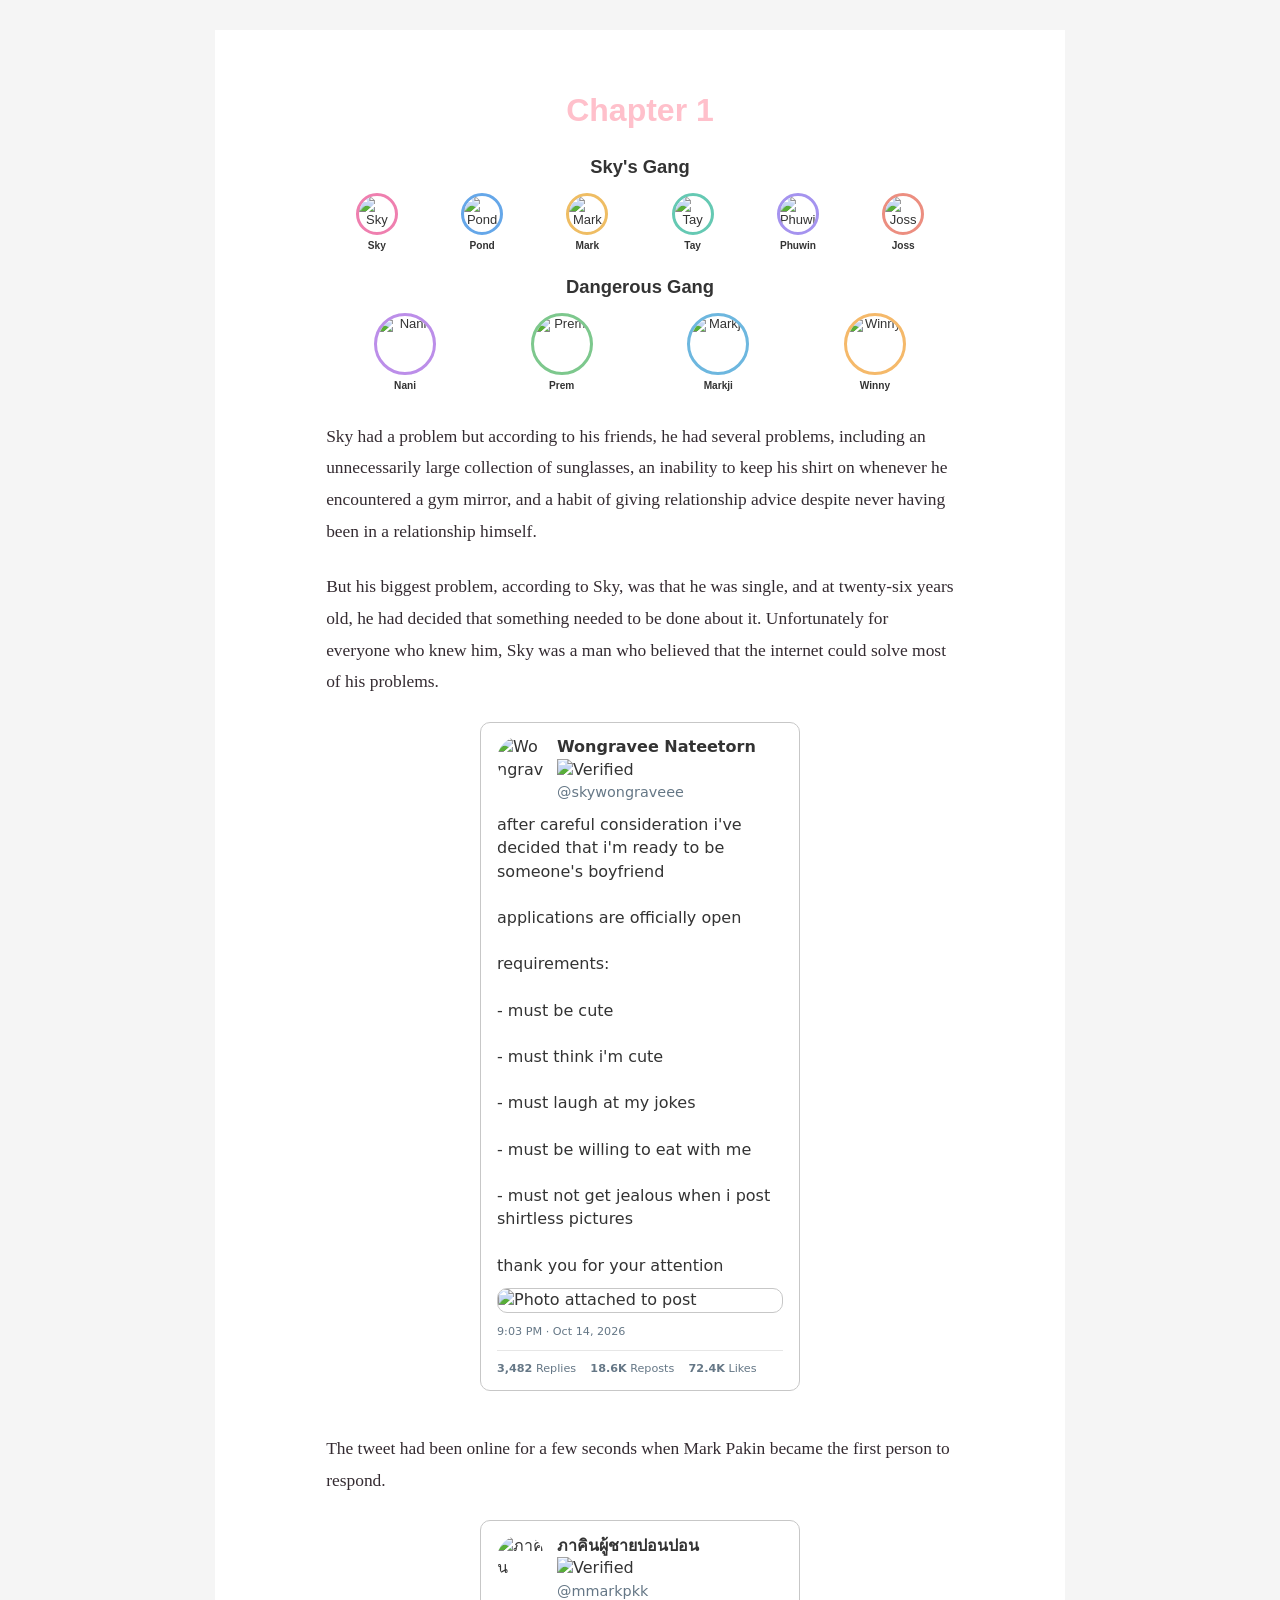
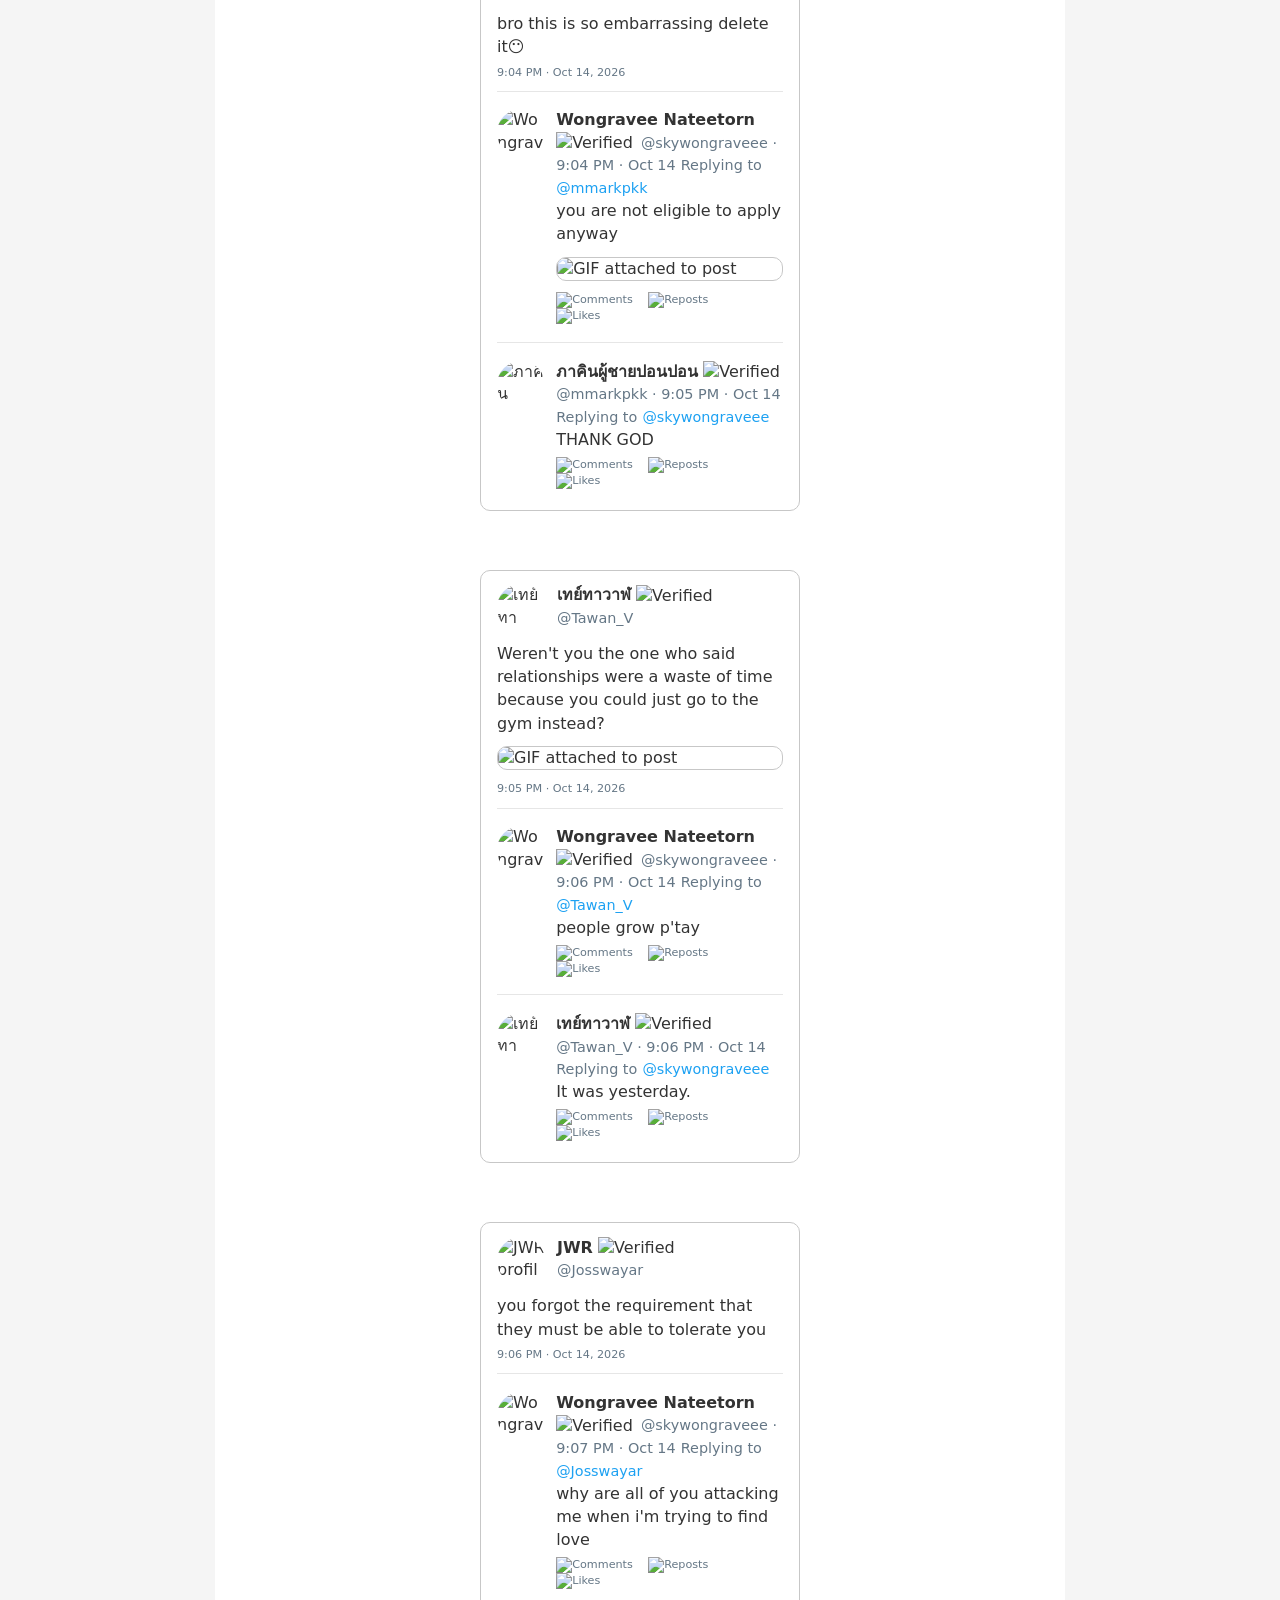
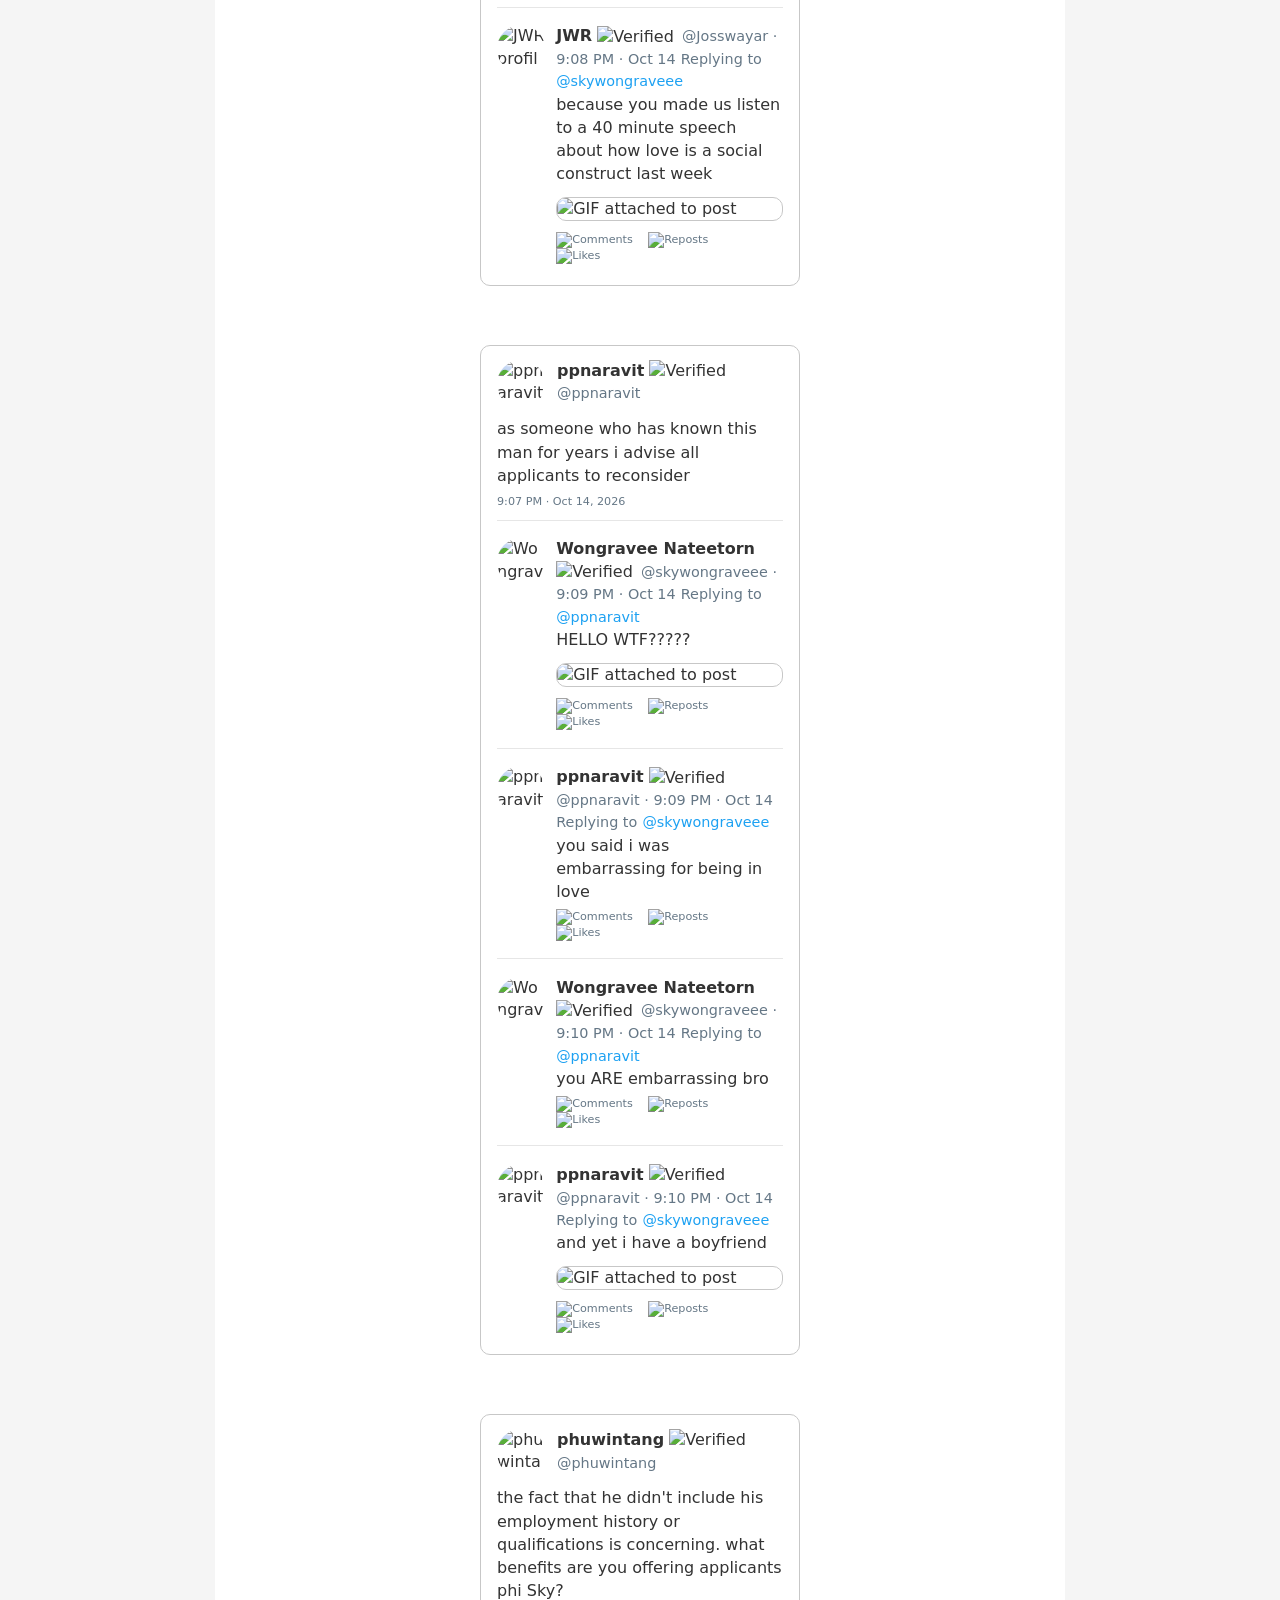
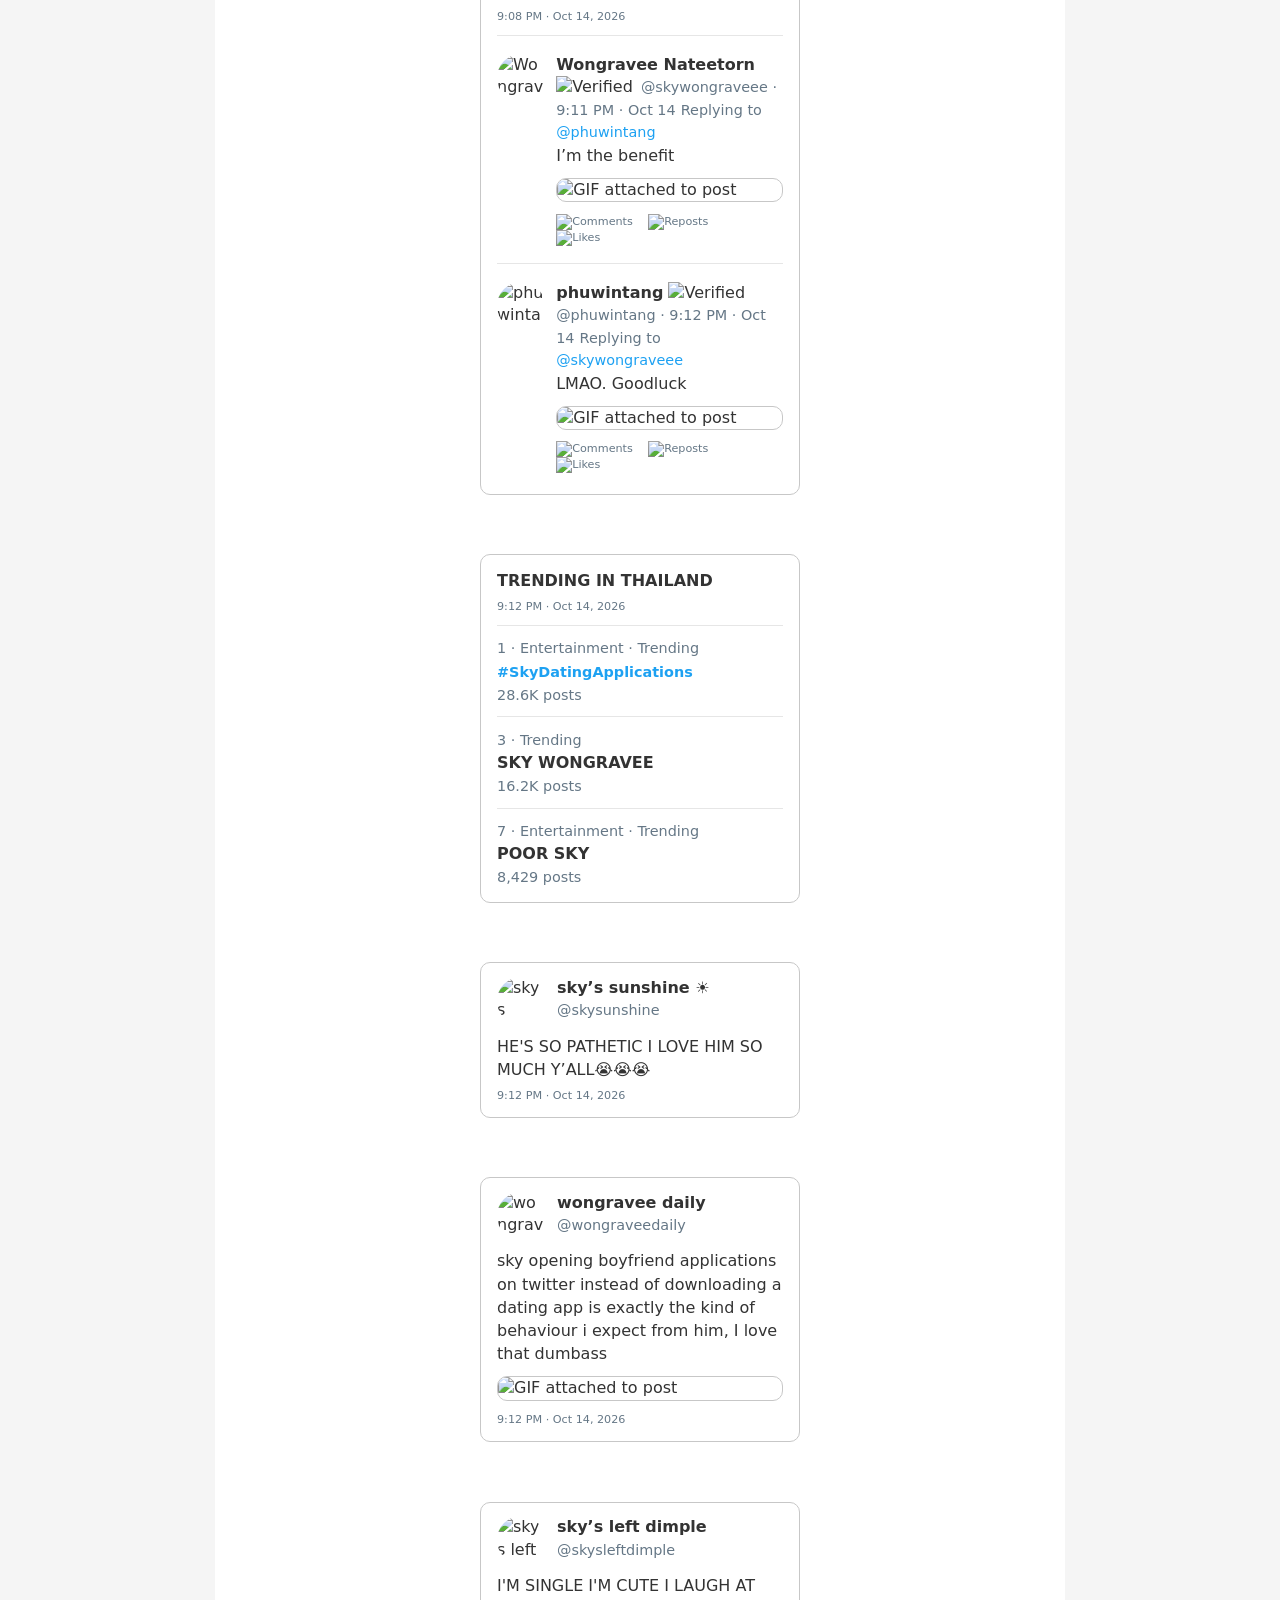
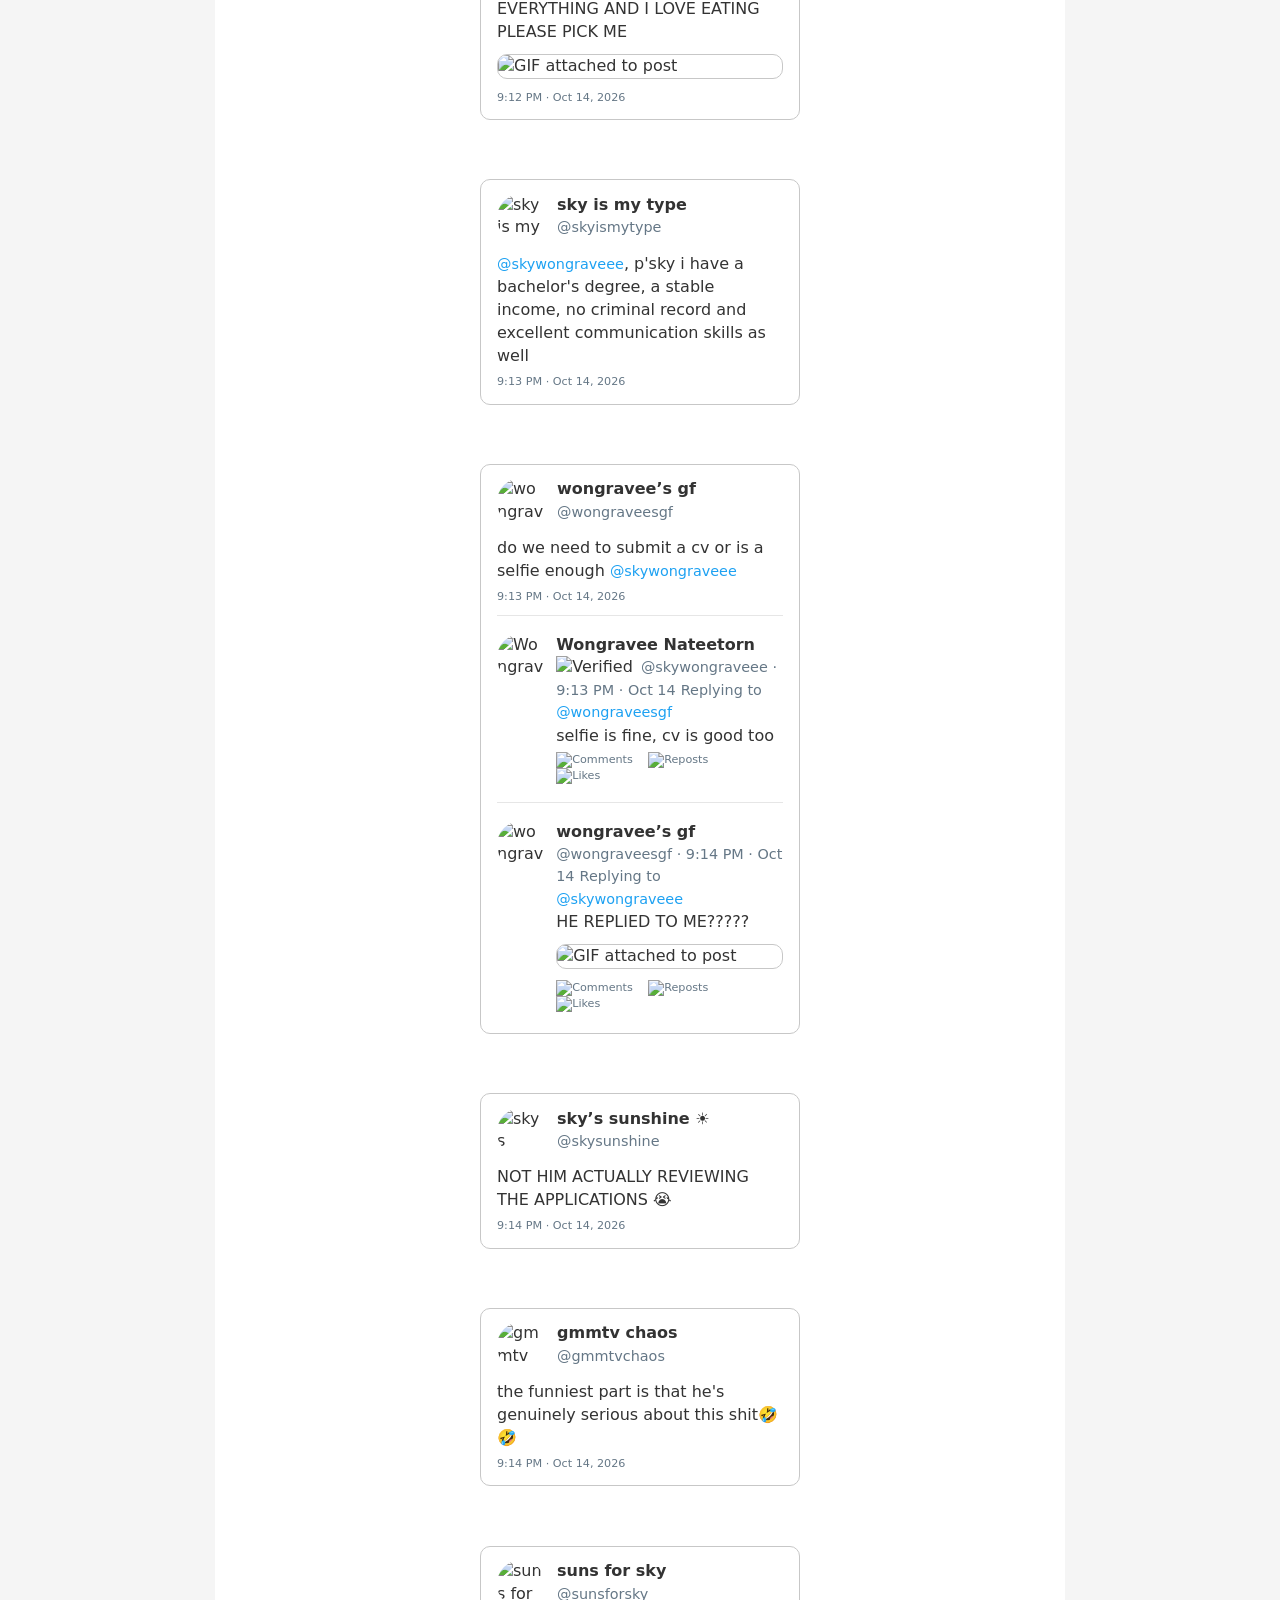
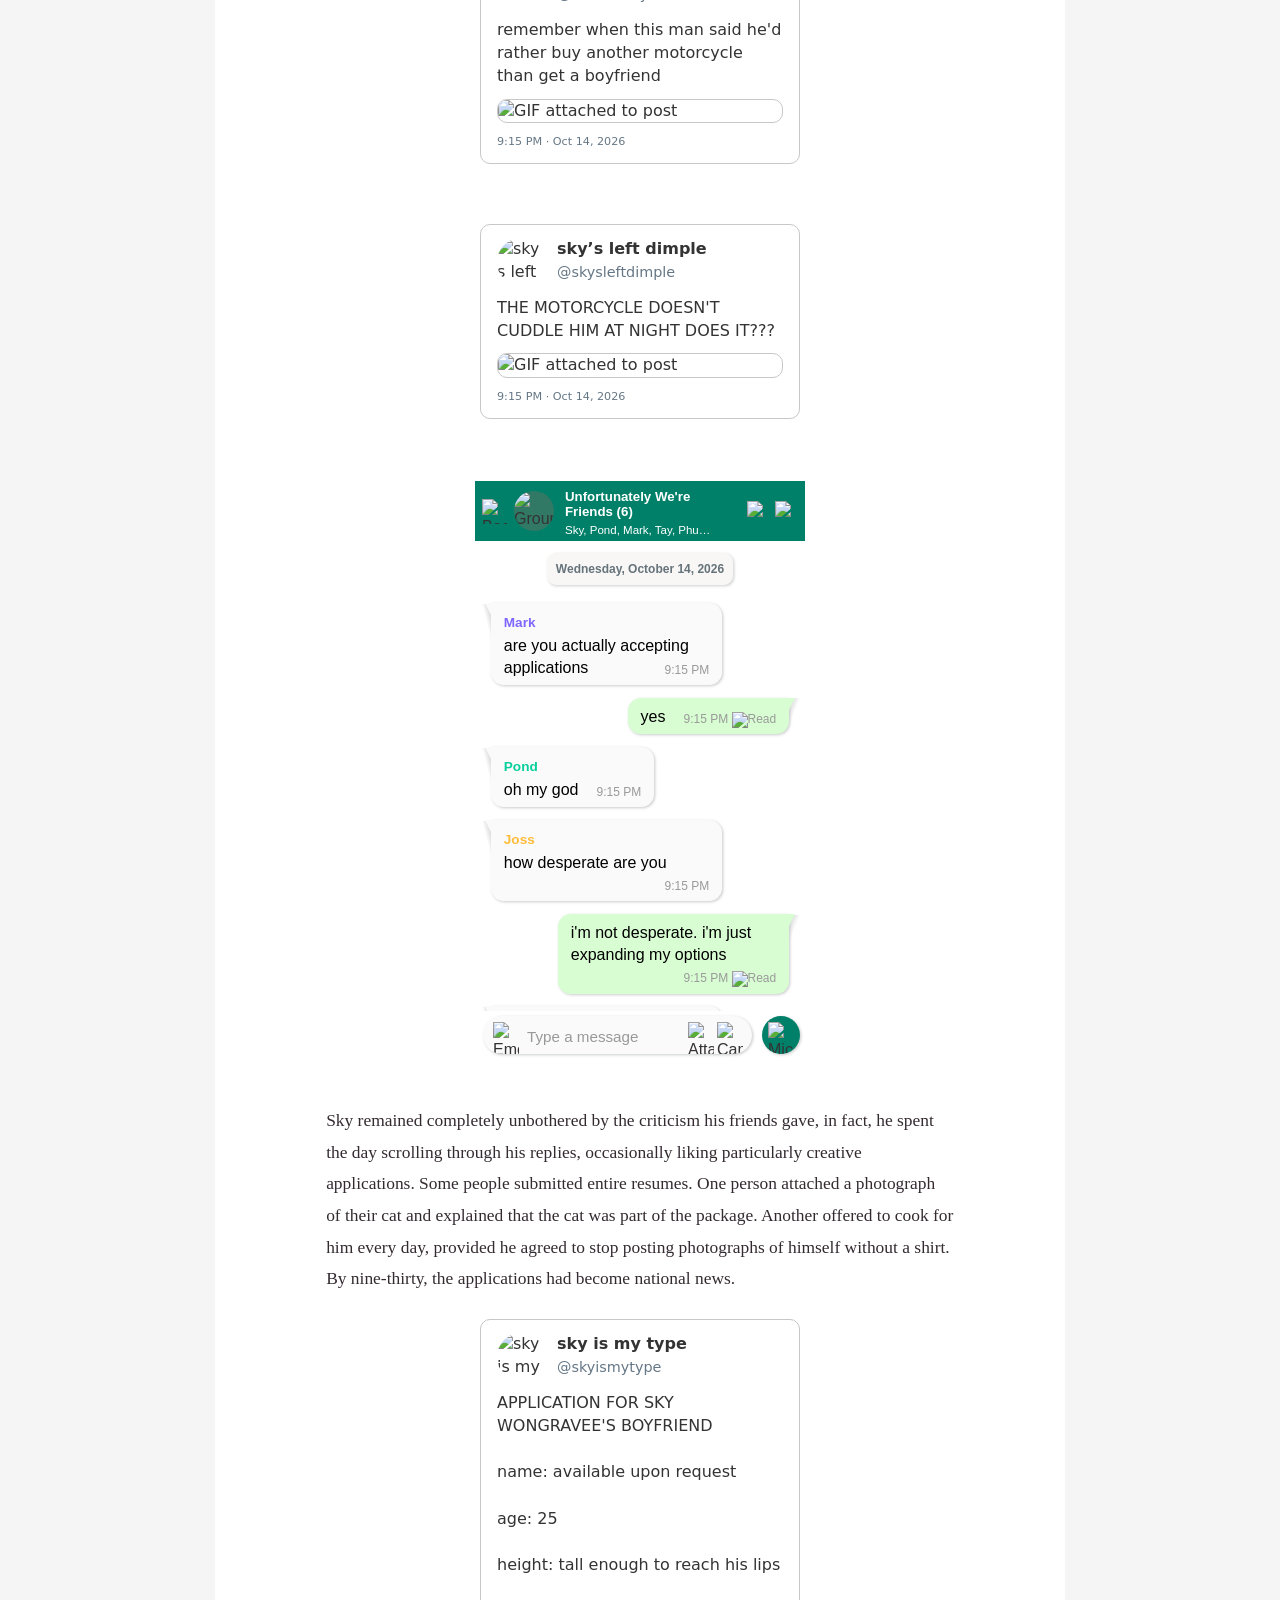
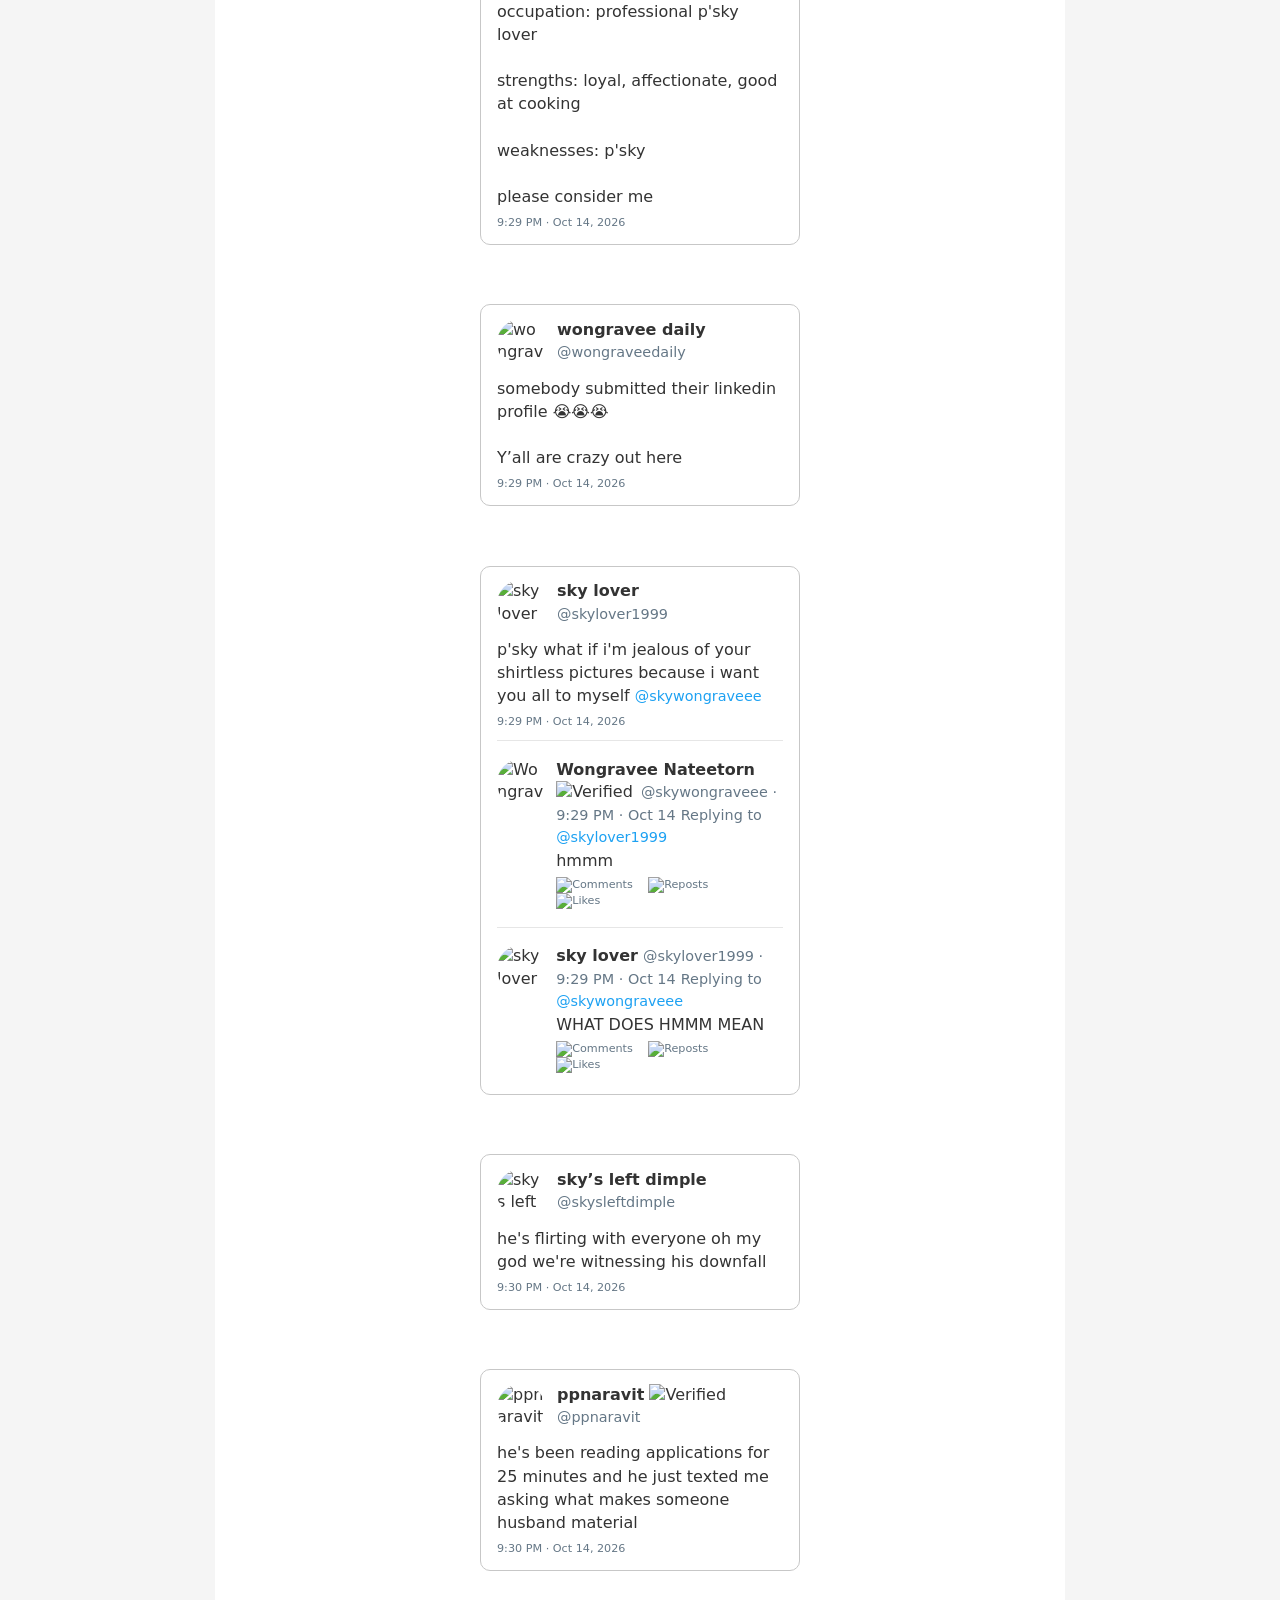
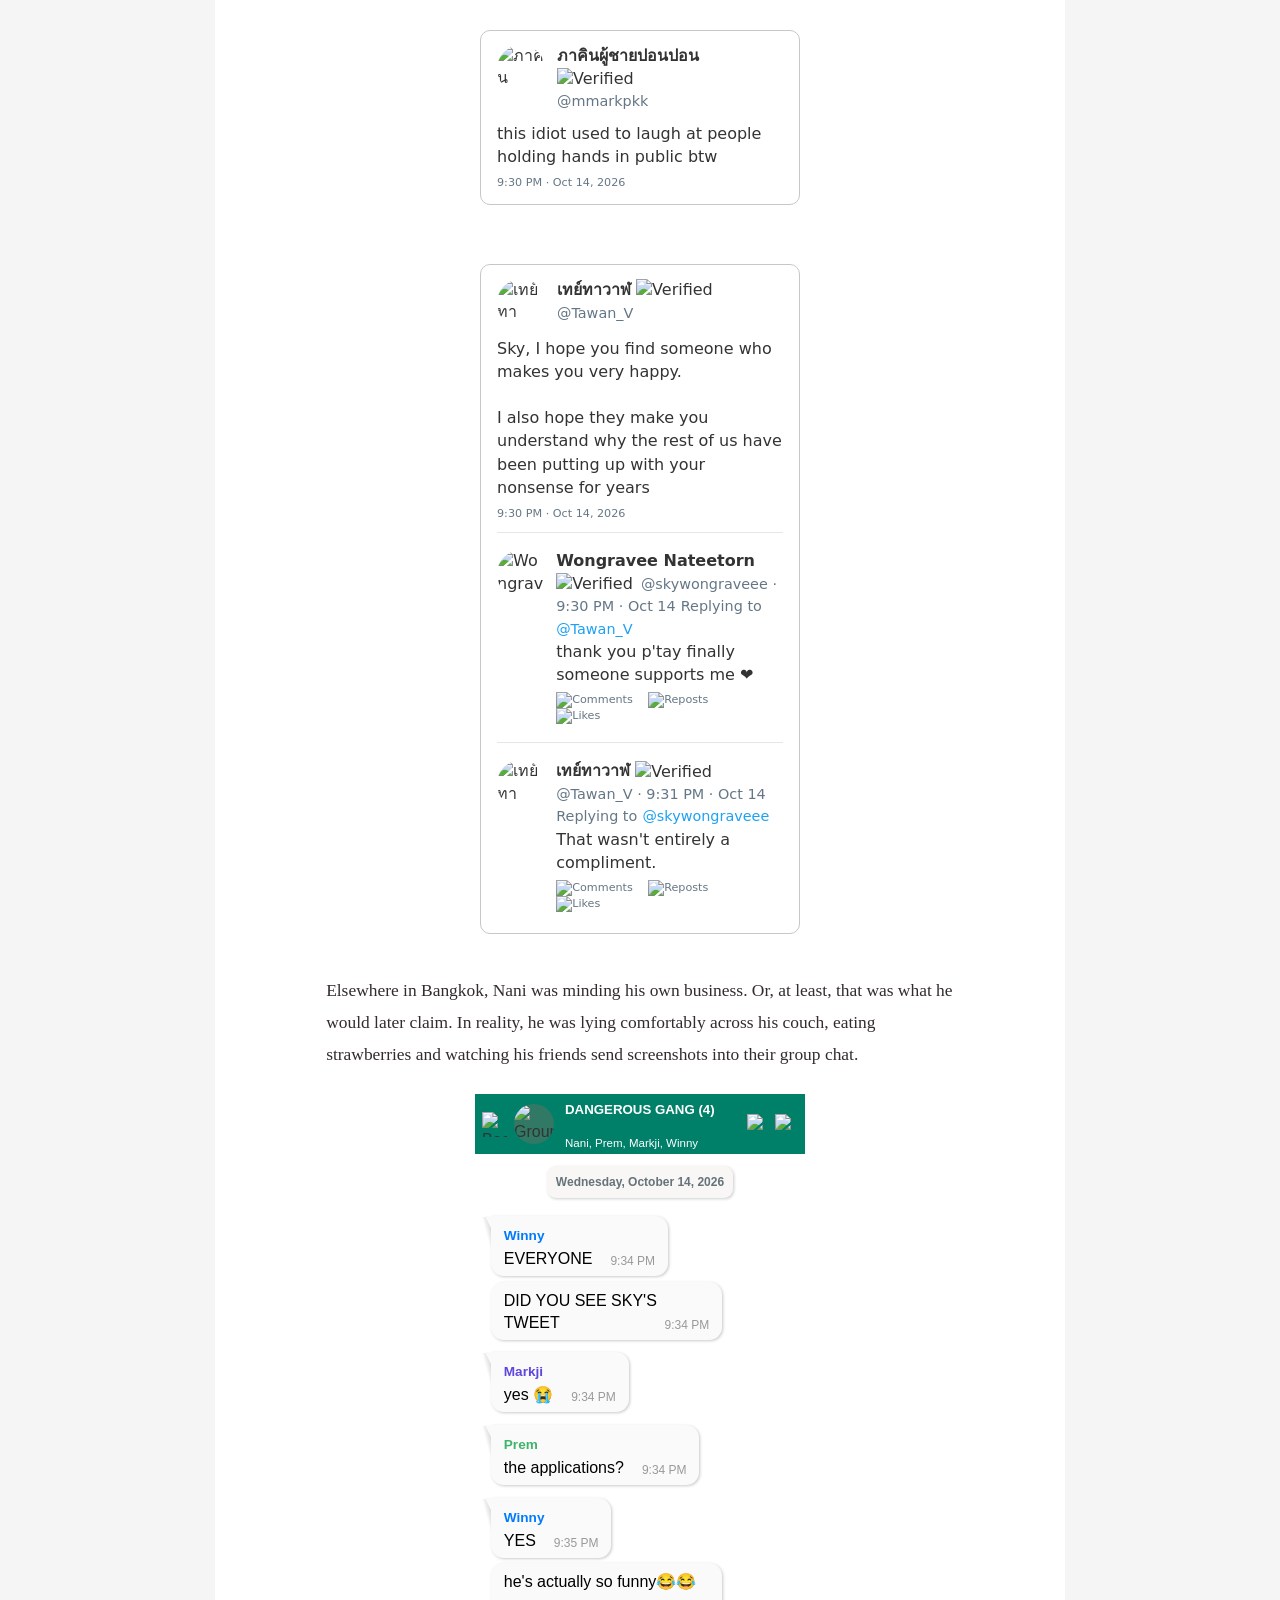
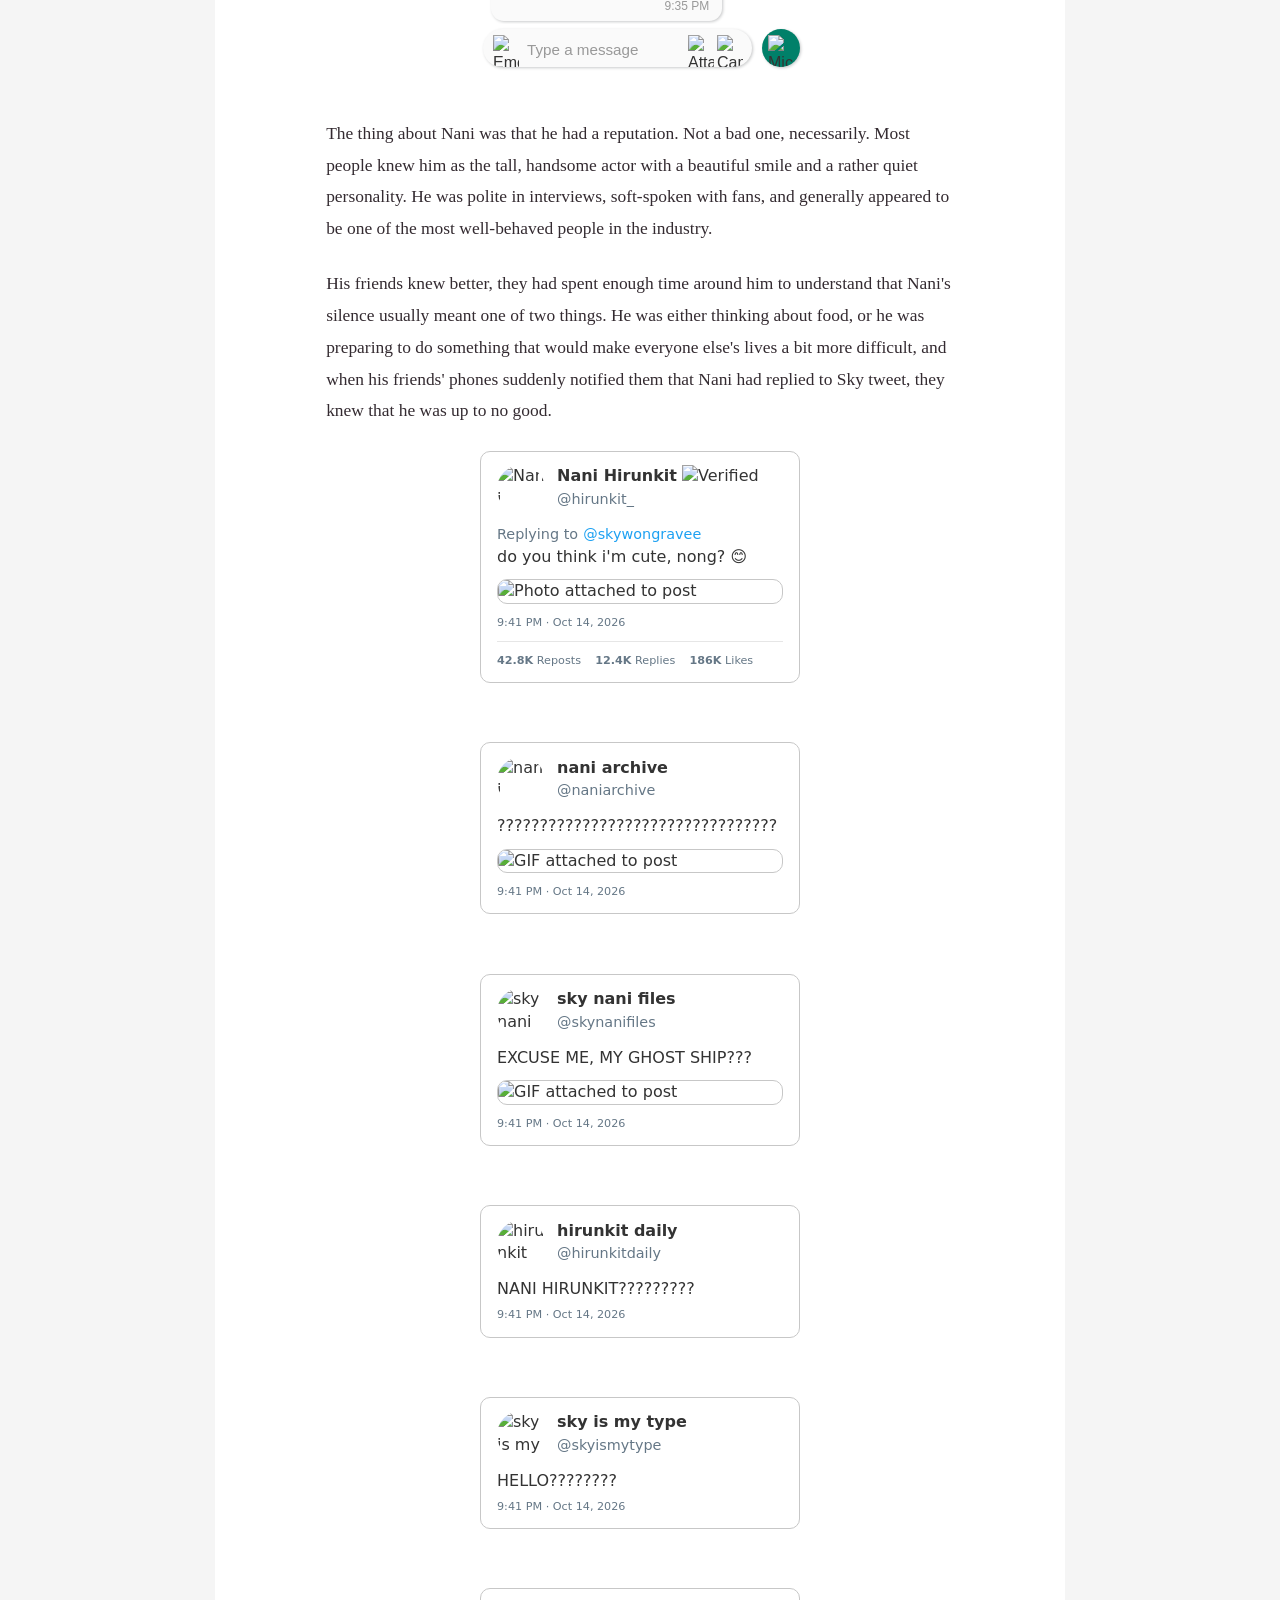
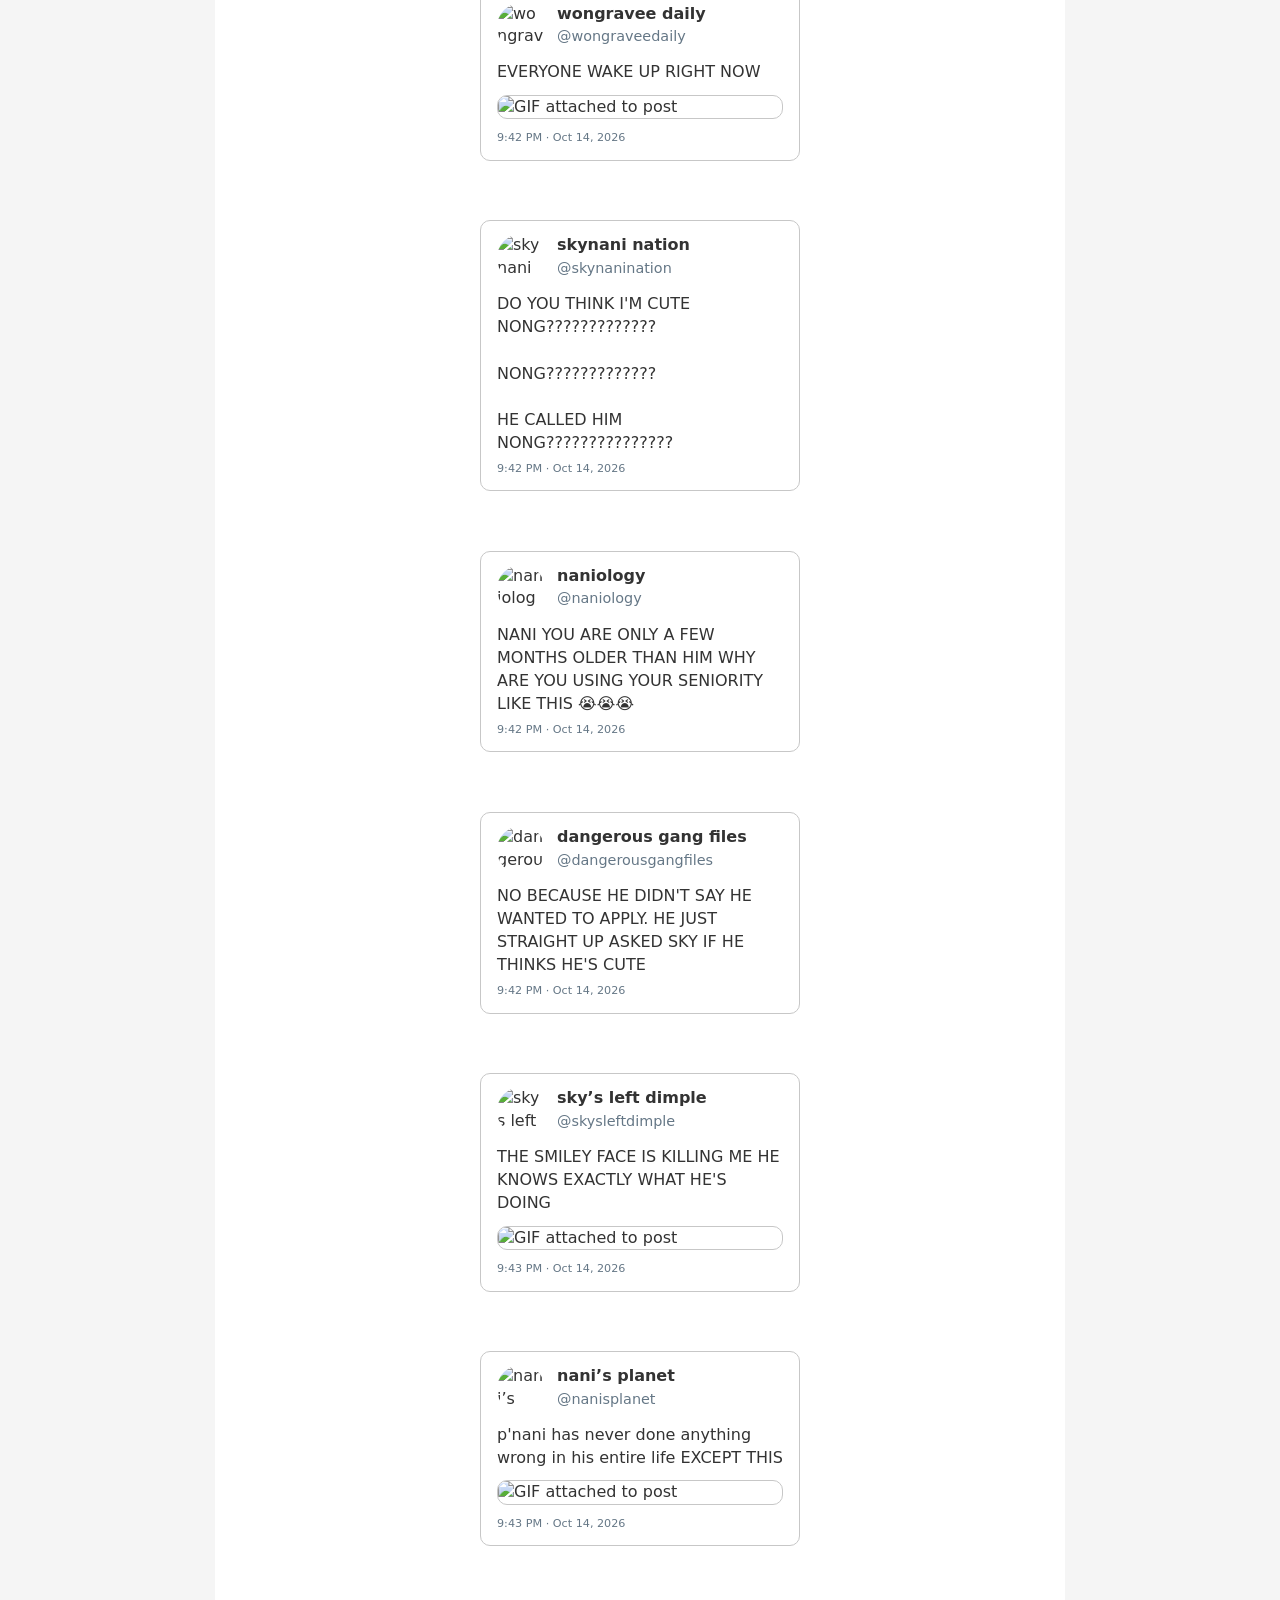
==== main1.html @ 921002ac "changes made" ====
<!DOCTYPE html>
<html lang="en">
<head>
    <meta charset="UTF-8">
    <meta name="viewport" content="width=device-width, initial-scale=1.0">

    <title>SkyNani - Boyfriend Applications - Chapter 1</title>

    <!-- Your original AO3 workskin -->
    <link rel="stylesheet" href="SkyNani_Complete_AO3_Workskin.css">
    <link rel="stylesheet" href="workskin.css">

    <!-- Local preview styling (not part of your AO3 skin) -->
    <style>
        * {
            box-sizing: border-box;
        }

        body {
            margin: 0;
            background: #f5f5f5;
            color: #333;
            font-family: Georgia, "Times New Roman", serif;
            font-size: 16px;
            line-height: 1.5;
        }

        #workskin {
            max-width: 850px;
            margin: 30px auto;
            padding: 35px;
            background: white;
        }

        @media (max-width: 600px) {
            #workskin {
                margin: 0;
                padding: 15px;
            }
        }
    </style>
</head>

<body>

    <main id="workskin" class="userstuff"><div class="fic-gangs">
        <h1 style="color: pink;">Chapter 1</h1>
<div class="fic-gang">
<p class="fic-gang-title">Sky&#x27;s Gang</p>
<div class="fic-gang-row fic-gang-row-six">
<span class="fic-gang-member"><img class="fic-gang-avatar fic-gang-ring-sky" src="https://i.ibb.co/XkVNcWX8/cropped-circle-image-3.png" alt="Sky" width="42" height="42" /><span class="fic-gang-name">Sky</span></span>
<span class="fic-gang-member"><img class="fic-gang-avatar fic-gang-ring-pond" src="https://i.ibb.co/Xx9DnvHn/cropped-circle-image-47.png" alt="Pond" width="42" height="42" /><span class="fic-gang-name">Pond</span></span>
<span class="fic-gang-member"><img class="fic-gang-avatar fic-gang-ring-mark" src="https://i.ibb.co/dst21G00/profile-picture.png" alt="Mark" width="42" height="42" /><span class="fic-gang-name">Mark</span></span>
<span class="fic-gang-member"><img class="fic-gang-avatar fic-gang-ring-tay" src="https://i.ibb.co/0VXS7Wr9/circle-crop-2.jpg" alt="Tay" width="42" height="42" /><span class="fic-gang-name">Tay</span></span>
<span class="fic-gang-member"><img class="fic-gang-avatar fic-gang-ring-phuwin" src="https://i.ibb.co/4vcBxxx/cropped-circle-image-39.png" alt="Phuwin" width="42" height="42" /><span class="fic-gang-name">Phuwin</span></span>
<span class="fic-gang-member"><img class="fic-gang-avatar fic-gang-ring-joss" src="https://i.ibb.co/1JGWK5n1/circle-crop.jpg" alt="Joss" width="42" height="42" /><span class="fic-gang-name">Joss</span></span>
</div>
</div>
<div class="fic-gang">
<p class="fic-gang-title">Dangerous Gang</p>
<div class="fic-gang-row fic-gang-row-four">
<span class="fic-gang-member"><img class="fic-gang-avatar fic-gang-ring-nani" src="https://i.ibb.co/Qv0HQSxM/image.png" alt="Nani" width="62" height="62" /><span class="fic-gang-name">Nani</span></span>
<span class="fic-gang-member"><img class="fic-gang-avatar fic-gang-ring-prem" src="https://i.ibb.co/ccL9bfwc/circle-crop-5.jpg" alt="Prem" width="62" height="62" /><span class="fic-gang-name">Prem</span></span>
<span class="fic-gang-member"><img class="fic-gang-avatar fic-gang-ring-markji" src="https://i.ibb.co/pvrw1fW0/circle-crop-3.jpg" alt="Markji" width="62" height="62" /><span class="fic-gang-name">Markji</span></span>
<span class="fic-gang-member"><img class="fic-gang-avatar fic-gang-ring-winny" src="https://i.ibb.co/V01KXMkf/circle-crop-4.jpg" alt="Winny" width="62" height="62" /><span class="fic-gang-name">Winny</span></span>
</div>
</div>
</div>

<p>Sky had a problem but according to his friends, he had several problems, including an unnecessarily large collection of sunglasses, an inability to keep his shirt on whenever he encountered a gym mirror, and a habit of giving relationship advice despite never having been in a relationship himself.</p>

<p>But his biggest problem, according to Sky, was that he was single, and at twenty-six years old, he had decided that something needed to be done about it. Unfortunately for everyone who knew him, Sky was a man who believed that the internet could solve most of his problems.</p>

<div class="twt">
<div class="twt-header">
  <div class="twt-icon-container"><img class="twt-icon" src="https://i.ibb.co/XkVNcWX8/cropped-circle-image-3.png" alt="Wongravee Nateetorn profile picture" /></div>
  <div class="twt-id"><span class="twt-name">Wongravee Nateetorn</span> <img class="twt-socialimg" src="https://i.postimg.cc/136gJC3t/undefined-Imgur-2.png" alt="Verified" /><br />
    <span class="twt-handle">@skywongraveee</span></div>
</div>
<div class="twt-content">after careful consideration i&#x27;ve decided that i&#x27;m ready to be someone&#x27;s boyfriend<br /><br />applications are officially open<br /><br />requirements:<br /><br />- must be cute<br /><br />- must think i&#x27;m cute<br /><br />- must laugh at my jokes<br /><br />- must be willing to eat with me<br /><br />- must not get jealous when i post shirtless pictures<br /><br />thank you for your attention</div>
<img class="twt-image" src="https://i.ibb.co/VWqRQcLd/image.png" alt="Photo attached to post" />
<div class="twt-timestamp">9:03 PM · Oct 14, 2026</div>
<hr class="twt-sep" /><div class="twt-stat1"><strong>3,482</strong> Replies &nbsp;&nbsp; <strong>18.6K</strong> Reposts &nbsp;&nbsp; <strong>72.4K</strong> Likes</div>
</div>
<br />

<p>The tweet had been online for a few seconds when Mark Pakin became the first person to respond.</p>
<div class="twt">
<div class="twt-header">
  <div class="twt-icon-container"><img class="twt-icon" src="https://i.ibb.co/dst21G00/profile-picture.png" alt="ภาคินผู้ชายปอนปอน profile picture" /></div>
  <div class="twt-id"><span class="twt-name">ภาคินผู้ชายปอนปอน</span> <img class="twt-socialimg" src="https://i.postimg.cc/136gJC3t/undefined-Imgur-2.png" alt="Verified" /><br />
    <span class="twt-handle">@mmarkpkk</span></div>
</div>
<div class="twt-content">bro this is so embarrassing delete it😶</div>
<div class="twt-timestamp">9:04 PM · Oct 14, 2026</div>
<hr class="twt-sep-reply" />
<div class="twt-replybox">
<div class="twt-icon-replycontainer"><img class="twt-icon" src="https://i.ibb.co/XkVNcWX8/cropped-circle-image-3.png" alt="Wongravee Nateetorn profile picture" /></div>
<div class="twt-replycontainer">
<span class="twt-name">Wongravee Nateetorn</span> <img class="twt-socialimg" src="https://i.postimg.cc/136gJC3t/undefined-Imgur-2.png" alt="Verified" /> <span class="twt-handle">@skywongraveee · 9:04 PM · Oct 14</span>
<span class="twt-handle">Replying to</span> <span class="twt-hl">@mmarkpkk</span>
<div class="twt-replycontent">you are not eligible to apply anyway</div>
<img class="twt-image" src="https://media.giphy.com/media/v1.Y2lkPTc5MGI3NjExcWF6ZzlmaHR4NGxkYXQ4ZHQwcGNmam9mY3BoMzR1MHg2YzVtc2YyOSZlcD12MV9naWZzX3NlYXJjaCZjdD1n/2vrGD7BtskWD8HB5BK/giphy.gif" alt="GIF attached to post" />
<div class="twt-stat2">
  <div class="twt-social"><img class="twt-socialimg" src="https://i.postimg.cc/mgMc8Xg1/undefined-Imgur.png" alt="Comments" /></div>
  <div class="twt-social"><img class="twt-socialimg" src="https://i.postimg.cc/rwWdQnwp/undefined-Imgur-3.png" alt="Reposts" /></div>
  <div class="twt-social"><img class="twt-socialimg" src="https://i.postimg.cc/dVd74HVt/undefined-Imgur-4.png" alt="Likes" /></div>
</div>
</div>
</div>
<hr class="twt-sep-reply" />
<div class="twt-replybox">
<div class="twt-icon-replycontainer"><img class="twt-icon" src="https://i.ibb.co/dst21G00/profile-picture.png" alt="ภาคินผู้ชายปอนปอน profile picture" /></div>
<div class="twt-replycontainer">
<span class="twt-name">ภาคินผู้ชายปอนปอน</span> <img class="twt-socialimg" src="https://i.postimg.cc/136gJC3t/undefined-Imgur-2.png" alt="Verified" /> <span class="twt-handle">@mmarkpkk · 9:05 PM · Oct 14</span>
<span class="twt-handle">Replying to</span> <span class="twt-hl">@skywongraveee</span>
<div class="twt-replycontent">THANK GOD</div>
<div class="twt-stat2">
  <div class="twt-social"><img class="twt-socialimg" src="https://i.postimg.cc/mgMc8Xg1/undefined-Imgur.png" alt="Comments" /></div>
  <div class="twt-social"><img class="twt-socialimg" src="https://i.postimg.cc/rwWdQnwp/undefined-Imgur-3.png" alt="Reposts" /></div>
  <div class="twt-social"><img class="twt-socialimg" src="https://i.postimg.cc/dVd74HVt/undefined-Imgur-4.png" alt="Likes" /></div>
</div>
</div>
</div>
</div>
<br />

<div class="twt">
<div class="twt-header">
  <div class="twt-icon-container"><img class="twt-icon" src="https://i.ibb.co/0VXS7Wr9/circle-crop-2.jpg" alt="เทย์ทาวาฬ profile picture" /></div>
  <div class="twt-id"><span class="twt-name">เทย์ทาวาฬ</span> <img class="twt-socialimg" src="https://i.postimg.cc/136gJC3t/undefined-Imgur-2.png" alt="Verified" /><br />
    <span class="twt-handle">@Tawan_V</span></div>
</div>
<div class="twt-content">Weren&#x27;t you the one who said relationships were a waste of time because you could just go to the gym instead?</div>
<img class="twt-image" src="https://media.giphy.com/media/v1.Y2lkPTc5MGI3NjExeHRwd3F2d2E1MHIwcjI4c2t0eWk0d2c2ZTZudnM2c2doY2Y0MjN5aiZlcD12MV9naWZzX3NlYXJjaCZjdD1n/D8qJlXpO3MVccXZ9mA/giphy.gif" alt="GIF attached to post" />
<div class="twt-timestamp">9:05 PM · Oct 14, 2026</div>
<hr class="twt-sep-reply" />
<div class="twt-replybox">
<div class="twt-icon-replycontainer"><img class="twt-icon" src="https://i.ibb.co/XkVNcWX8/cropped-circle-image-3.png" alt="Wongravee Nateetorn profile picture" /></div>
<div class="twt-replycontainer">
<span class="twt-name">Wongravee Nateetorn</span> <img class="twt-socialimg" src="https://i.postimg.cc/136gJC3t/undefined-Imgur-2.png" alt="Verified" /> <span class="twt-handle">@skywongraveee · 9:06 PM · Oct 14</span>
<span class="twt-handle">Replying to</span> <span class="twt-hl">@Tawan_V</span>
<div class="twt-replycontent">people grow p&#x27;tay</div>
<div class="twt-stat2">
  <div class="twt-social"><img class="twt-socialimg" src="https://i.postimg.cc/mgMc8Xg1/undefined-Imgur.png" alt="Comments" /></div>
  <div class="twt-social"><img class="twt-socialimg" src="https://i.postimg.cc/rwWdQnwp/undefined-Imgur-3.png" alt="Reposts" /></div>
  <div class="twt-social"><img class="twt-socialimg" src="https://i.postimg.cc/dVd74HVt/undefined-Imgur-4.png" alt="Likes" /></div>
</div>
</div>
</div>
<hr class="twt-sep-reply" />
<div class="twt-replybox">
<div class="twt-icon-replycontainer"><img class="twt-icon" src="https://i.ibb.co/0VXS7Wr9/circle-crop-2.jpg" alt="เทย์ทาวาฬ profile picture" /></div>
<div class="twt-replycontainer">
<span class="twt-name">เทย์ทาวาฬ</span> <img class="twt-socialimg" src="https://i.postimg.cc/136gJC3t/undefined-Imgur-2.png" alt="Verified" /> <span class="twt-handle">@Tawan_V · 9:06 PM · Oct 14</span>
<span class="twt-handle">Replying to</span> <span class="twt-hl">@skywongraveee</span>
<div class="twt-replycontent">It was yesterday.</div>
<div class="twt-stat2">
  <div class="twt-social"><img class="twt-socialimg" src="https://i.postimg.cc/mgMc8Xg1/undefined-Imgur.png" alt="Comments" /></div>
  <div class="twt-social"><img class="twt-socialimg" src="https://i.postimg.cc/rwWdQnwp/undefined-Imgur-3.png" alt="Reposts" /></div>
  <div class="twt-social"><img class="twt-socialimg" src="https://i.postimg.cc/dVd74HVt/undefined-Imgur-4.png" alt="Likes" /></div>
</div>
</div>
</div>
</div>
<br />

<div class="twt">
<div class="twt-header">
  <div class="twt-icon-container"><img class="twt-icon" src="https://i.ibb.co/1JGWK5n1/circle-crop.jpg" alt="JWR profile picture" /></div>
  <div class="twt-id"><span class="twt-name">JWR</span> <img class="twt-socialimg" src="https://i.postimg.cc/136gJC3t/undefined-Imgur-2.png" alt="Verified" /><br />
    <span class="twt-handle">@Josswayar</span></div>
</div>
<div class="twt-content">you forgot the requirement that they must be able to tolerate you</div>
<div class="twt-timestamp">9:06 PM · Oct 14, 2026</div>
<hr class="twt-sep-reply" />
<div class="twt-replybox">
<div class="twt-icon-replycontainer"><img class="twt-icon" src="https://i.ibb.co/XkVNcWX8/cropped-circle-image-3.png" alt="Wongravee Nateetorn profile picture" /></div>
<div class="twt-replycontainer">
<span class="twt-name">Wongravee Nateetorn</span> <img class="twt-socialimg" src="https://i.postimg.cc/136gJC3t/undefined-Imgur-2.png" alt="Verified" /> <span class="twt-handle">@skywongraveee · 9:07 PM · Oct 14</span>
<span class="twt-handle">Replying to</span> <span class="twt-hl">@Josswayar</span>
<div class="twt-replycontent">why are all of you attacking me when i&#x27;m trying to find love</div>
<div class="twt-stat2">
  <div class="twt-social"><img class="twt-socialimg" src="https://i.postimg.cc/mgMc8Xg1/undefined-Imgur.png" alt="Comments" /></div>
  <div class="twt-social"><img class="twt-socialimg" src="https://i.postimg.cc/rwWdQnwp/undefined-Imgur-3.png" alt="Reposts" /></div>
  <div class="twt-social"><img class="twt-socialimg" src="https://i.postimg.cc/dVd74HVt/undefined-Imgur-4.png" alt="Likes" /></div>
</div>
</div>
</div>
<hr class="twt-sep-reply" />
<div class="twt-replybox">
<div class="twt-icon-replycontainer"><img class="twt-icon" src="https://i.ibb.co/1JGWK5n1/circle-crop.jpg" alt="JWR profile picture" /></div>
<div class="twt-replycontainer">
<span class="twt-name">JWR</span> <img class="twt-socialimg" src="https://i.postimg.cc/136gJC3t/undefined-Imgur-2.png" alt="Verified" /> <span class="twt-handle">@Josswayar · 9:08 PM · Oct 14</span>
<span class="twt-handle">Replying to</span> <span class="twt-hl">@skywongraveee</span>
<div class="twt-replycontent">because you made us listen to a 40 minute speech about how love is a social construct last week</div>
<img class="twt-image" src="https://media.giphy.com/media/v1.Y2lkPTc5MGI3NjExeHRwd3F2d2E1MHIwcjI4c2t0eWk0d2c2ZTZudnM2c2doY2Y0MjN5aiZlcD12MV9naWZzX3NlYXJjaCZjdD1n/glmRyiSI3v5E4/giphy.gif" alt="GIF attached to post" />
<div class="twt-stat2">
  <div class="twt-social"><img class="twt-socialimg" src="https://i.postimg.cc/mgMc8Xg1/undefined-Imgur.png" alt="Comments" /></div>
  <div class="twt-social"><img class="twt-socialimg" src="https://i.postimg.cc/rwWdQnwp/undefined-Imgur-3.png" alt="Reposts" /></div>
  <div class="twt-social"><img class="twt-socialimg" src="https://i.postimg.cc/dVd74HVt/undefined-Imgur-4.png" alt="Likes" /></div>
</div>
</div>
</div>
</div>
<br />

<div class="twt">
<div class="twt-header">
  <div class="twt-icon-container"><img class="twt-icon" src="https://i.ibb.co/Xx9DnvHn/cropped-circle-image-47.png" alt="ppnaravit profile picture" /></div>
  <div class="twt-id"><span class="twt-name">ppnaravit</span> <img class="twt-socialimg" src="https://i.postimg.cc/136gJC3t/undefined-Imgur-2.png" alt="Verified" /><br />
    <span class="twt-handle">@ppnaravit</span></div>
</div>
<div class="twt-content">as someone who has known this man for years i advise all applicants to reconsider</div>
<div class="twt-timestamp">9:07 PM · Oct 14, 2026</div>
<hr class="twt-sep-reply" />
<div class="twt-replybox">
<div class="twt-icon-replycontainer"><img class="twt-icon" src="https://i.ibb.co/XkVNcWX8/cropped-circle-image-3.png" alt="Wongravee Nateetorn profile picture" /></div>
<div class="twt-replycontainer">
<span class="twt-name">Wongravee Nateetorn</span> <img class="twt-socialimg" src="https://i.postimg.cc/136gJC3t/undefined-Imgur-2.png" alt="Verified" /> <span class="twt-handle">@skywongraveee · 9:09 PM · Oct 14</span>
<span class="twt-handle">Replying to</span> <span class="twt-hl">@ppnaravit</span>
<div class="twt-replycontent">HELLO WTF?????</div>
<img class="twt-image" src="https://media.giphy.com/media/v1.Y2lkPWVjZjA1ZTQ3ZG96d2g4OG5zNTVuY2ZxYzV6eGxobG10MGRmN2NqNXFvemprYTNiOCZlcD12MV9naWZzX3NlYXJjaCZjdD1n/1n6eH19wyH1439T4nA/giphy.gif" alt="GIF attached to post" />
<div class="twt-stat2">
  <div class="twt-social"><img class="twt-socialimg" src="https://i.postimg.cc/mgMc8Xg1/undefined-Imgur.png" alt="Comments" /></div>
  <div class="twt-social"><img class="twt-socialimg" src="https://i.postimg.cc/rwWdQnwp/undefined-Imgur-3.png" alt="Reposts" /></div>
  <div class="twt-social"><img class="twt-socialimg" src="https://i.postimg.cc/dVd74HVt/undefined-Imgur-4.png" alt="Likes" /></div>
</div>
</div>
</div>
<hr class="twt-sep-reply" />
<div class="twt-replybox">
<div class="twt-icon-replycontainer"><img class="twt-icon" src="https://i.ibb.co/Xx9DnvHn/cropped-circle-image-47.png" alt="ppnaravit profile picture" /></div>
<div class="twt-replycontainer">
<span class="twt-name">ppnaravit</span> <img class="twt-socialimg" src="https://i.postimg.cc/136gJC3t/undefined-Imgur-2.png" alt="Verified" /> <span class="twt-handle">@ppnaravit · 9:09 PM · Oct 14</span>
<span class="twt-handle">Replying to</span> <span class="twt-hl">@skywongraveee</span>
<div class="twt-replycontent">you said i was embarrassing for being in love</div>
<div class="twt-stat2">
  <div class="twt-social"><img class="twt-socialimg" src="https://i.postimg.cc/mgMc8Xg1/undefined-Imgur.png" alt="Comments" /></div>
  <div class="twt-social"><img class="twt-socialimg" src="https://i.postimg.cc/rwWdQnwp/undefined-Imgur-3.png" alt="Reposts" /></div>
  <div class="twt-social"><img class="twt-socialimg" src="https://i.postimg.cc/dVd74HVt/undefined-Imgur-4.png" alt="Likes" /></div>
</div>
</div>
</div>
<hr class="twt-sep-reply" />
<div class="twt-replybox">
<div class="twt-icon-replycontainer"><img class="twt-icon" src="https://i.ibb.co/XkVNcWX8/cropped-circle-image-3.png" alt="Wongravee Nateetorn profile picture" /></div>
<div class="twt-replycontainer">
<span class="twt-name">Wongravee Nateetorn</span> <img class="twt-socialimg" src="https://i.postimg.cc/136gJC3t/undefined-Imgur-2.png" alt="Verified" /> <span class="twt-handle">@skywongraveee · 9:10 PM · Oct 14</span>
<span class="twt-handle">Replying to</span> <span class="twt-hl">@ppnaravit</span>
<div class="twt-replycontent">you ARE embarrassing bro</div>
<div class="twt-stat2">
  <div class="twt-social"><img class="twt-socialimg" src="https://i.postimg.cc/mgMc8Xg1/undefined-Imgur.png" alt="Comments" /></div>
  <div class="twt-social"><img class="twt-socialimg" src="https://i.postimg.cc/rwWdQnwp/undefined-Imgur-3.png" alt="Reposts" /></div>
  <div class="twt-social"><img class="twt-socialimg" src="https://i.postimg.cc/dVd74HVt/undefined-Imgur-4.png" alt="Likes" /></div>
</div>
</div>
</div>
<hr class="twt-sep-reply" />
<div class="twt-replybox">
<div class="twt-icon-replycontainer"><img class="twt-icon" src="https://i.ibb.co/Xx9DnvHn/cropped-circle-image-47.png" alt="ppnaravit profile picture" /></div>
<div class="twt-replycontainer">
<span class="twt-name">ppnaravit</span> <img class="twt-socialimg" src="https://i.postimg.cc/136gJC3t/undefined-Imgur-2.png" alt="Verified" /> <span class="twt-handle">@ppnaravit · 9:10 PM · Oct 14</span>
<span class="twt-handle">Replying to</span> <span class="twt-hl">@skywongraveee</span>
<div class="twt-replycontent">and yet i have a boyfriend</div>
<img class="twt-image" src="https://media.giphy.com/media/v1.Y2lkPTc5MGI3NjExa2JxNWpicnkzemgwcTR0MjI1cjRobmhqdm0zcHFsYnlwdjYzcnV4ciZlcD12MV9naWZzX3NlYXJjaCZjdD1n/IRS55UOSYEeAZaHg1C/giphy.gif" alt="GIF attached to post" />
<div class="twt-stat2">
  <div class="twt-social"><img class="twt-socialimg" src="https://i.postimg.cc/mgMc8Xg1/undefined-Imgur.png" alt="Comments" /></div>
  <div class="twt-social"><img class="twt-socialimg" src="https://i.postimg.cc/rwWdQnwp/undefined-Imgur-3.png" alt="Reposts" /></div>
  <div class="twt-social"><img class="twt-socialimg" src="https://i.postimg.cc/dVd74HVt/undefined-Imgur-4.png" alt="Likes" /></div>
</div>
</div>
</div>
</div>
<br />

<div class="twt">
<div class="twt-header">
  <div class="twt-icon-container"><img class="twt-icon" src="https://i.ibb.co/4vcBxxx/cropped-circle-image-39.png" alt="phuwintang profile picture" /></div>
  <div class="twt-id"><span class="twt-name">phuwintang</span> <img class="twt-socialimg" src="https://i.postimg.cc/136gJC3t/undefined-Imgur-2.png" alt="Verified" /><br />
    <span class="twt-handle">@phuwintang</span></div>
</div>
<div class="twt-content">the fact that he didn&#x27;t include his employment history or qualifications is concerning. what benefits are you offering applicants phi Sky?</div>
<div class="twt-timestamp">9:08 PM · Oct 14, 2026</div>
<hr class="twt-sep-reply" />
<div class="twt-replybox">
<div class="twt-icon-replycontainer"><img class="twt-icon" src="https://i.ibb.co/XkVNcWX8/cropped-circle-image-3.png" alt="Wongravee Nateetorn profile picture" /></div>
<div class="twt-replycontainer">
<span class="twt-name">Wongravee Nateetorn</span> <img class="twt-socialimg" src="https://i.postimg.cc/136gJC3t/undefined-Imgur-2.png" alt="Verified" /> <span class="twt-handle">@skywongraveee · 9:11 PM · Oct 14</span>
<span class="twt-handle">Replying to</span> <span class="twt-hl">@phuwintang</span>
<div class="twt-replycontent">I’m the benefit</div>
<img class="twt-image" src="https://c.tenor.com/0RS_lZEHFpkAAAAC/tenor.gif" alt="GIF attached to post" />
<div class="twt-stat2">
  <div class="twt-social"><img class="twt-socialimg" src="https://i.postimg.cc/mgMc8Xg1/undefined-Imgur.png" alt="Comments" /></div>
  <div class="twt-social"><img class="twt-socialimg" src="https://i.postimg.cc/rwWdQnwp/undefined-Imgur-3.png" alt="Reposts" /></div>
  <div class="twt-social"><img class="twt-socialimg" src="https://i.postimg.cc/dVd74HVt/undefined-Imgur-4.png" alt="Likes" /></div>
</div>
</div>
</div>
<hr class="twt-sep-reply" />
<div class="twt-replybox">
<div class="twt-icon-replycontainer"><img class="twt-icon" src="https://i.ibb.co/4vcBxxx/cropped-circle-image-39.png" alt="phuwintang profile picture" /></div>
<div class="twt-replycontainer">
<span class="twt-name">phuwintang</span> <img class="twt-socialimg" src="https://i.postimg.cc/136gJC3t/undefined-Imgur-2.png" alt="Verified" /> <span class="twt-handle">@phuwintang · 9:12 PM · Oct 14</span>
<span class="twt-handle">Replying to</span> <span class="twt-hl">@skywongraveee</span>
<div class="twt-replycontent">LMAO. Goodluck</div>
<img class="twt-image" src="https://media.giphy.com/media/v1.Y2lkPTc5MGI3NjExM29ibTIyMTJsNHIxaWxqY2lkOXU2bHJxbHoyOGlzbnExeGMwZTR4OSZlcD12MV9naWZzX3NlYXJjaCZjdD1n/l4hLByhJfsbv87PJC/giphy.gif" alt="GIF attached to post" />
<div class="twt-stat2">
  <div class="twt-social"><img class="twt-socialimg" src="https://i.postimg.cc/mgMc8Xg1/undefined-Imgur.png" alt="Comments" /></div>
  <div class="twt-social"><img class="twt-socialimg" src="https://i.postimg.cc/rwWdQnwp/undefined-Imgur-3.png" alt="Reposts" /></div>
  <div class="twt-social"><img class="twt-socialimg" src="https://i.postimg.cc/dVd74HVt/undefined-Imgur-4.png" alt="Likes" /></div>
</div>
</div>
</div>
</div>
<br />

<div class="twt">
<div class="twt-content"><strong>TRENDING IN THAILAND</strong></div>
<div class="twt-timestamp">9:12 PM · Oct 14, 2026</div>
<hr class="twt-sep" />
<div class="twt-content"><span class="twt-handle">1 · Entertainment · Trending</span><br /><strong><span class="twt-hl">#SkyDatingApplications</span></strong><br /><span class="twt-handle">28.6K posts</span></div>
<hr class="twt-sep" />
<div class="twt-content"><span class="twt-handle">3 · Trending</span><br /><strong>SKY WONGRAVEE</strong><br /><span class="twt-handle">16.2K posts</span></div>
<hr class="twt-sep" />
<div class="twt-content"><span class="twt-handle">7 · Entertainment · Trending</span><br /><strong>POOR SKY</strong><br /><span class="twt-handle">8,429 posts</span></div>
</div><br />
<div class="twt">
<div class="twt-header">
  <div class="twt-icon-container"><img class="twt-icon" src="https://i.ibb.co/zHRfsX3Q/cropped-circle-image-32.png" alt="sky’s sunshine ☀ profile picture" /></div>
  <div class="twt-id"><span class="twt-name">sky’s sunshine ☀</span><br />
    <span class="twt-handle">@skysunshine</span></div>
</div>
<div class="twt-content">HE&#x27;S SO PATHETIC I LOVE HIM SO MUCH Y’ALL😭😭😭</div>
<div class="twt-timestamp">9:12 PM · Oct 14, 2026</div>
</div>
<br />

<div class="twt">
<div class="twt-header">
  <div class="twt-icon-container"><img class="twt-icon" src="https://i.ibb.co/Vc4C60wV/cropped-circle-image-11.png" alt="wongravee daily profile picture" /></div>
  <div class="twt-id"><span class="twt-name">wongravee daily</span><br />
    <span class="twt-handle">@wongraveedaily</span></div>
</div>
<div class="twt-content">sky opening boyfriend applications on twitter instead of downloading a dating app is exactly the kind of behaviour i expect from him, I love that dumbass</div>
<img class="twt-image" src="https://media1.tenor.com/m/GkC33Cs58HEAAAAC/sky-wongravee-sky-wongravee-letterboxd.gif" alt="GIF attached to post" />
<div class="twt-timestamp">9:12 PM · Oct 14, 2026</div>
</div>
<br />

<div class="twt">
<div class="twt-header">
  <div class="twt-icon-container"><img class="twt-icon" src="https://i.ibb.co/zTdwvnT9/cropped-circle-image-9.png" alt="sky’s left dimple profile picture" /></div>
  <div class="twt-id"><span class="twt-name">sky’s left dimple</span><br />
    <span class="twt-handle">@skysleftdimple</span></div>
</div>
<div class="twt-content">I&#x27;M SINGLE I&#x27;M CUTE I LAUGH AT EVERYTHING AND I LOVE EATING PLEASE PICK ME</div>
<img class="twt-image" src="https://media.giphy.com/media/v1.Y2lkPTc5MGI3NjExeWV2a2Y2djN5Z3B0NThtbmlhdmd6MGx6YXlyNDFseWNvcThnN3YwcCZlcD12MV9naWZzX3NlYXJjaCZjdD1n/LReiKIuxL8T3f8thC0/giphy.gif" alt="GIF attached to post" />
<div class="twt-timestamp">9:12 PM · Oct 14, 2026</div>
</div>
<br />

<div class="twt">
<div class="twt-header">
  <div class="twt-icon-container"><img class="twt-icon" src="https://i.ibb.co/vMdc6J0/cropped-circle-image-30.png" alt="sky is my type profile picture" /></div>
  <div class="twt-id"><span class="twt-name">sky is my type</span><br />
    <span class="twt-handle">@skyismytype</span></div>
</div>
<div class="twt-content"><span class="twt-hl">@skywongraveee</span>, p&#x27;sky i have a bachelor&#x27;s degree, a stable income, no criminal record and excellent communication skills as well</div>
<div class="twt-timestamp">9:13 PM · Oct 14, 2026</div>
</div>
<br />

<div class="twt">
<div class="twt-header">
  <div class="twt-icon-container"><img class="twt-icon" src="https://i.ibb.co/0RYDS08X/Aesthetic-Cloud-PFP-Dreamy-Sunset-Sky-Profile-Picture.jpg" alt="wongravee’s gf profile picture" /></div>
  <div class="twt-id"><span class="twt-name">wongravee’s gf</span><br />
    <span class="twt-handle">@wongraveesgf</span></div>
</div>
<div class="twt-content">do we need to submit a cv or is a selfie enough <span class="twt-hl">@skywongraveee</span></div>
<div class="twt-timestamp">9:13 PM · Oct 14, 2026</div>
<hr class="twt-sep-reply" />
<div class="twt-replybox">
<div class="twt-icon-replycontainer"><img class="twt-icon" src="https://i.ibb.co/XkVNcWX8/cropped-circle-image-3.png" alt="Wongravee Nateetorn profile picture" /></div>
<div class="twt-replycontainer">
<span class="twt-name">Wongravee Nateetorn</span> <img class="twt-socialimg" src="https://i.postimg.cc/136gJC3t/undefined-Imgur-2.png" alt="Verified" /> <span class="twt-handle">@skywongraveee · 9:13 PM · Oct 14</span>
<span class="twt-handle">Replying to</span> <span class="twt-hl">@wongraveesgf</span>
<div class="twt-replycontent">selfie is fine, cv is good too</div>
<div class="twt-stat2">
  <div class="twt-social"><img class="twt-socialimg" src="https://i.postimg.cc/mgMc8Xg1/undefined-Imgur.png" alt="Comments" /></div>
  <div class="twt-social"><img class="twt-socialimg" src="https://i.postimg.cc/rwWdQnwp/undefined-Imgur-3.png" alt="Reposts" /></div>
  <div class="twt-social"><img class="twt-socialimg" src="https://i.postimg.cc/dVd74HVt/undefined-Imgur-4.png" alt="Likes" /></div>
</div>
</div>
</div>
<hr class="twt-sep-reply" />
<div class="twt-replybox">
<div class="twt-icon-replycontainer"><img class="twt-icon" src="https://i.ibb.co/0RYDS08X/Aesthetic-Cloud-PFP-Dreamy-Sunset-Sky-Profile-Picture.jpg" alt="wongravee’s gf profile picture" /></div>
<div class="twt-replycontainer">
<span class="twt-name">wongravee’s gf</span> <span class="twt-handle">@wongraveesgf · 9:14 PM · Oct 14</span>
<span class="twt-handle">Replying to</span> <span class="twt-hl">@skywongraveee</span>
<div class="twt-replycontent">HE REPLIED TO ME?????</div>
<img class="twt-image" src="https://media1.tenor.com/m/dHD459lUhJIAAAAd/meandthee-gmmtv.gif" alt="GIF attached to post" />
<div class="twt-stat2">
  <div class="twt-social"><img class="twt-socialimg" src="https://i.postimg.cc/mgMc8Xg1/undefined-Imgur.png" alt="Comments" /></div>
  <div class="twt-social"><img class="twt-socialimg" src="https://i.postimg.cc/rwWdQnwp/undefined-Imgur-3.png" alt="Reposts" /></div>
  <div class="twt-social"><img class="twt-socialimg" src="https://i.postimg.cc/dVd74HVt/undefined-Imgur-4.png" alt="Likes" /></div>
</div>
</div>
</div>
</div>
<br />

<div class="twt">
<div class="twt-header">
  <div class="twt-icon-container"><img class="twt-icon" src="https://i.ibb.co/zHRfsX3Q/cropped-circle-image-32.png" alt="sky’s sunshine ☀ profile picture" /></div>
  <div class="twt-id"><span class="twt-name">sky’s sunshine ☀</span><br />
    <span class="twt-handle">@skysunshine</span></div>
</div>
<div class="twt-content">NOT HIM ACTUALLY REVIEWING THE APPLICATIONS 😭</div>
<div class="twt-timestamp">9:14 PM · Oct 14, 2026</div>
</div>
<br />

<div class="twt">
<div class="twt-header">
  <div class="twt-icon-container"><img class="twt-icon" src="https://i.ibb.co/fzf4MKTN/Sanrio-Characters.jpg" alt="gmmtv chaos profile picture" /></div>
  <div class="twt-id"><span class="twt-name">gmmtv chaos</span><br />
    <span class="twt-handle">@gmmtvchaos</span></div>
</div>
<div class="twt-content">the funniest part is that he&#x27;s genuinely serious about this shit🤣🤣</div>
<div class="twt-timestamp">9:14 PM · Oct 14, 2026</div>
</div>
<br />

<div class="twt">
<div class="twt-header">
  <div class="twt-icon-container"><img class="twt-icon" src="https://i.ibb.co/6c69rFvH/cropped-circle-image-22.png" alt="suns for sky profile picture" /></div>
  <div class="twt-id"><span class="twt-name">suns for sky</span><br />
    <span class="twt-handle">@sunsforsky</span></div>
</div>
<div class="twt-content">remember when this man said he&#x27;d rather buy another motorcycle than get a boyfriend</div>
<img class="twt-image" src="https://media.giphy.com/media/v1.Y2lkPTc5MGI3NjExNGVmcXF0cGpiZmR3NDd2aXBuamd6aHNoa3pxZDNnbXEyMHczNjgzbSZlcD12MV9naWZzX3NlYXJjaCZjdD1n/brYjDJ2FUjn1KL3Pzw/giphy.gif" alt="GIF attached to post" />
<div class="twt-timestamp">9:15 PM · Oct 14, 2026</div>
</div>
<br />

<div class="twt">
<div class="twt-header">
  <div class="twt-icon-container"><img class="twt-icon" src="https://i.ibb.co/zTdwvnT9/cropped-circle-image-9.png" alt="sky’s left dimple profile picture" /></div>
  <div class="twt-id"><span class="twt-name">sky’s left dimple</span><br />
    <span class="twt-handle">@skysleftdimple</span></div>
</div>
<div class="twt-content">THE MOTORCYCLE DOESN&#x27;T CUDDLE HIM AT NIGHT DOES IT???</div>
<img class="twt-image" src="https://media.giphy.com/media/v1.Y2lkPWVjZjA1ZTQ3ODlxNDA0YTRkeGxpOHMxMndxd29sbnQwZ3Q3ODAxbmJyeWhndmFqcyZlcD12MV9naWZzX3NlYXJjaCZjdD1n/l0HlvtIPzPdt2usKs/giphy.gif" alt="GIF attached to post" />
<div class="twt-timestamp">9:15 PM · Oct 14, 2026</div>
</div>
<br />

<div class="wpp">
<div class="light">
<div class="header">
<img class="button1" src="https://i.ibb.co/GxfS8Nj/ezgif-com-webp-to-png-sjiyil.png" alt="Back" width="20px" />
<img class="icon" src="https://i.ibb.co/4Rp8kYQx/image.png" alt="Group picture" width="20px" />
<span class="group"><span class="screenreader">A group chat called: </span>Unfortunately We&#x27;re Friends (6)</span>
<span class="groupmembers"><span class="screenreader">with: </span>Sky, Pond, Mark, Tay, Phuwin, Joss</span>
<img class="button2" src="https://i.ibb.co/891LJCS/266-2667944-facebook-icon-phone-white-icon-transparent-zdq9c2.png" alt="Voice call" width="20px" />
<img class="button3" src="https://i.ibb.co/3zkHGRT/c9807b94064757148d96222b663faa36-evpazj.png" alt="More options" width="20px" />
</div>
<div class="bg1">
<div class="info"><p><strong>Wednesday, October 14, 2026</strong></p></div>
<p><span class="received1"><span class="screenreader"><i>Received Message from: </i></span><span class="frompurple2">Mark</span><br />are you actually accepting applications<span class="time">9:15 PM</span></span></p>
<p><span class="sent1"><span class="screenreader"><strong>Sent Message: </strong></span>yes<span class="time">9:15 PM <img src="https://i.postimg.cc/2Svq2cSk/bluecheck.png" alt="Read" width="15px" /></span></span></p>
<p><span class="received1"><span class="screenreader"><i>Received Message from: </i></span><span class="fromgreen1">Pond</span><br />oh my god<span class="time">9:15 PM</span></span></p>
<p><span class="received1"><span class="screenreader"><i>Received Message from: </i></span><span class="fromyellow">Joss</span><br />how desperate are you<span class="time">9:15 PM</span></span></p>
<p><span class="sent1"><span class="screenreader"><strong>Sent Message: </strong></span>i&#x27;m not desperate. i&#x27;m just expanding my options<span class="time">9:15 PM <img src="https://i.postimg.cc/2Svq2cSk/bluecheck.png" alt="Read" width="15px" /></span></span></p>
<p><span class="received1"><span class="screenreader"><i>Received Message from: </i></span><span class="fromblue3">Tay</span><br />You&#x27;re twenty-six, not sixty-two. You can meet people normally Sky<span class="time">9:16 PM</span></span></p>
<p><span class="sent1"><span class="screenreader"><strong>Sent Message: </strong></span>this IS normal in 2026<span class="time">9:16 PM <img src="https://i.postimg.cc/2Svq2cSk/bluecheck.png" alt="Read" width="15px" /></span></span></p>
<p><span class="received1"><span class="screenreader"><i>Received Message from: </i></span><span class="frompink2">Phuwin</span><br />no it isn&#x27;t<span class="time">9:16 PM</span></span></p>
<p><span class="received2">also why is not getting jealous of your shirtless pictures a requirement in your checklist?<span class="time">9:16 PM</span></span></p>
<p><span class="sent1"><span class="screenreader"><strong>Sent Message: </strong></span>because it&#x27;s part of my job<span class="time">9:16 PM <img src="https://i.postimg.cc/2Svq2cSk/bluecheck.png" alt="Read" width="15px" /></span></span></p>
<p><span class="received1"><span class="screenreader"><i>Received Message from: </i></span><span class="frompurple2">Mark</span><br />you posted a shirtless selfie at 2am yesterday with the caption &quot;goodnight&quot;<span class="time">9:17 PM</span></span></p>
<p><span class="received2">what job was that?<span class="time">9:17 PM</span></span></p>
<p><span class="sent1"><span class="screenreader"><strong>Sent Message: </strong></span>being beautiful is hard work🥺<span class="time">9:17 PM <img src="https://i.postimg.cc/2Svq2cSk/bluecheck.png" alt="Read" width="15px" /></span></span></p>
<p><span class="received1"><span class="screenreader"><i>Received Message from: </i></span><span class="fromgreen1">Pond</span><br />i&#x27;m leaving this fuckass group<span class="time">9:17 PM</span></span></p>
<p><span class="received1"><span class="screenreader"><i>Received Message from: </i></span><span class="fromyellow">Joss</span><br />please take me with you😒<span class="time">9:18 PM</span></span></p>
</div>
<div class="footer1"><div class="typingbar"><img class="button1" src="https://i.ibb.co/cYQRgdy/smiley-dluwxn.png" alt="Emoji" /><span class="text">Type a message</span><img class="button2" src="https://i.ibb.co/ZNKpMDK/clips-gxu2hq.png" alt="Attach" /><img class="button3" src="https://i.ibb.co/yBnGc1r/camera-d6s2qw.png" alt="Camera" /></div><div class="mic"><img class="button1" src="https://i.ibb.co/Y0Fy1L8/mic-tcbmcc.png" alt="Microphone" /></div></div>
</div></div><br />
<p>Sky remained completely unbothered by the criticism his friends gave, in fact, he spent the day scrolling through his replies, occasionally liking particularly creative applications. Some people submitted entire resumes. One person attached a photograph of their cat and explained that the cat was part of the package. Another offered to cook for him every day, provided he agreed to stop posting photographs of himself without a shirt. By nine-thirty, the applications had become national news.</p>

<div class="twt">
<div class="twt-header">
  <div class="twt-icon-container"><img class="twt-icon" src="https://i.ibb.co/vMdc6J0/cropped-circle-image-30.png" alt="sky is my type profile picture" /></div>
  <div class="twt-id"><span class="twt-name">sky is my type</span><br />
    <span class="twt-handle">@skyismytype</span></div>
</div>
<div class="twt-content">APPLICATION FOR SKY WONGRAVEE&#x27;S BOYFRIEND<br /><br />name: available upon request<br /><br />age: 25<br /><br />height: tall enough to reach his lips<br /><br />occupation: professional p&#x27;sky lover<br /><br />strengths: loyal, affectionate, good at cooking<br /><br />weaknesses: p&#x27;sky<br /><br />please consider me</div>
<div class="twt-timestamp">9:29 PM · Oct 14, 2026</div>
</div>
<br />

<div class="twt">
<div class="twt-header">
  <div class="twt-icon-container"><img class="twt-icon" src="https://i.ibb.co/Vc4C60wV/cropped-circle-image-11.png" alt="wongravee daily profile picture" /></div>
  <div class="twt-id"><span class="twt-name">wongravee daily</span><br />
    <span class="twt-handle">@wongraveedaily</span></div>
</div>
<div class="twt-content">somebody submitted their linkedin profile 😭😭😭<br /><br />Y’all are crazy out here</div>
<div class="twt-timestamp">9:29 PM · Oct 14, 2026</div>
</div>
<br />

<div class="twt">
<div class="twt-header">
  <div class="twt-icon-container"><img class="twt-icon" src="https://i.ibb.co/t7zKPCb/cropped-circle-image-26.png" alt="sky lover profile picture" /></div>
  <div class="twt-id"><span class="twt-name">sky lover</span><br />
    <span class="twt-handle">@skylover1999</span></div>
</div>
<div class="twt-content">p&#x27;sky what if i&#x27;m jealous of your shirtless pictures because i want you all to myself <span class="twt-hl">@skywongraveee</span></div>
<div class="twt-timestamp">9:29 PM · Oct 14, 2026</div>
<hr class="twt-sep-reply" />
<div class="twt-replybox">
<div class="twt-icon-replycontainer"><img class="twt-icon" src="https://i.ibb.co/XkVNcWX8/cropped-circle-image-3.png" alt="Wongravee Nateetorn profile picture" /></div>
<div class="twt-replycontainer">
<span class="twt-name">Wongravee Nateetorn</span> <img class="twt-socialimg" src="https://i.postimg.cc/136gJC3t/undefined-Imgur-2.png" alt="Verified" /> <span class="twt-handle">@skywongraveee · 9:29 PM · Oct 14</span>
<span class="twt-handle">Replying to</span> <span class="twt-hl">@skylover1999</span>
<div class="twt-replycontent">hmmm</div>
<div class="twt-stat2">
  <div class="twt-social"><img class="twt-socialimg" src="https://i.postimg.cc/mgMc8Xg1/undefined-Imgur.png" alt="Comments" /></div>
  <div class="twt-social"><img class="twt-socialimg" src="https://i.postimg.cc/rwWdQnwp/undefined-Imgur-3.png" alt="Reposts" /></div>
  <div class="twt-social"><img class="twt-socialimg" src="https://i.postimg.cc/dVd74HVt/undefined-Imgur-4.png" alt="Likes" /></div>
</div>
</div>
</div>
<hr class="twt-sep-reply" />
<div class="twt-replybox">
<div class="twt-icon-replycontainer"><img class="twt-icon" src="https://i.ibb.co/t7zKPCb/cropped-circle-image-26.png" alt="sky lover profile picture" /></div>
<div class="twt-replycontainer">
<span class="twt-name">sky lover</span> <span class="twt-handle">@skylover1999 · 9:29 PM · Oct 14</span>
<span class="twt-handle">Replying to</span> <span class="twt-hl">@skywongraveee</span>
<div class="twt-replycontent">WHAT DOES HMMM MEAN</div>
<div class="twt-stat2">
  <div class="twt-social"><img class="twt-socialimg" src="https://i.postimg.cc/mgMc8Xg1/undefined-Imgur.png" alt="Comments" /></div>
  <div class="twt-social"><img class="twt-socialimg" src="https://i.postimg.cc/rwWdQnwp/undefined-Imgur-3.png" alt="Reposts" /></div>
  <div class="twt-social"><img class="twt-socialimg" src="https://i.postimg.cc/dVd74HVt/undefined-Imgur-4.png" alt="Likes" /></div>
</div>
</div>
</div>
</div>
<br />

<div class="twt">
<div class="twt-header">
  <div class="twt-icon-container"><img class="twt-icon" src="https://i.ibb.co/zTdwvnT9/cropped-circle-image-9.png" alt="sky’s left dimple profile picture" /></div>
  <div class="twt-id"><span class="twt-name">sky’s left dimple</span><br />
    <span class="twt-handle">@skysleftdimple</span></div>
</div>
<div class="twt-content">he&#x27;s flirting with everyone oh my god we&#x27;re witnessing his downfall</div>
<div class="twt-timestamp">9:30 PM · Oct 14, 2026</div>
</div>
<br />

<div class="twt">
<div class="twt-header">
  <div class="twt-icon-container"><img class="twt-icon" src="https://i.ibb.co/Xx9DnvHn/cropped-circle-image-47.png" alt="ppnaravit profile picture" /></div>
  <div class="twt-id"><span class="twt-name">ppnaravit</span> <img class="twt-socialimg" src="https://i.postimg.cc/136gJC3t/undefined-Imgur-2.png" alt="Verified" /><br />
    <span class="twt-handle">@ppnaravit</span></div>
</div>
<div class="twt-content">he&#x27;s been reading applications for 25 minutes and he just texted me asking what makes someone husband material</div>
<div class="twt-timestamp">9:30 PM · Oct 14, 2026</div>
</div>
<br />

<div class="twt">
<div class="twt-header">
  <div class="twt-icon-container"><img class="twt-icon" src="https://i.ibb.co/dst21G00/profile-picture.png" alt="ภาคินผู้ชายปอนปอน profile picture" /></div>
  <div class="twt-id"><span class="twt-name">ภาคินผู้ชายปอนปอน</span> <img class="twt-socialimg" src="https://i.postimg.cc/136gJC3t/undefined-Imgur-2.png" alt="Verified" /><br />
    <span class="twt-handle">@mmarkpkk</span></div>
</div>
<div class="twt-content">this idiot used to laugh at people holding hands in public btw</div>
<div class="twt-timestamp">9:30 PM · Oct 14, 2026</div>
</div>
<br />

<div class="twt">
<div class="twt-header">
  <div class="twt-icon-container"><img class="twt-icon" src="https://i.ibb.co/0VXS7Wr9/circle-crop-2.jpg" alt="เทย์ทาวาฬ profile picture" /></div>
  <div class="twt-id"><span class="twt-name">เทย์ทาวาฬ</span> <img class="twt-socialimg" src="https://i.postimg.cc/136gJC3t/undefined-Imgur-2.png" alt="Verified" /><br />
    <span class="twt-handle">@Tawan_V</span></div>
</div>
<div class="twt-content">Sky, I hope you find someone who makes you very happy.<br /><br />I also hope they make you understand why the rest of us have been putting up with your nonsense for years</div>
<div class="twt-timestamp">9:30 PM · Oct 14, 2026</div>
<hr class="twt-sep-reply" />
<div class="twt-replybox">
<div class="twt-icon-replycontainer"><img class="twt-icon" src="https://i.ibb.co/XkVNcWX8/cropped-circle-image-3.png" alt="Wongravee Nateetorn profile picture" /></div>
<div class="twt-replycontainer">
<span class="twt-name">Wongravee Nateetorn</span> <img class="twt-socialimg" src="https://i.postimg.cc/136gJC3t/undefined-Imgur-2.png" alt="Verified" /> <span class="twt-handle">@skywongraveee · 9:30 PM · Oct 14</span>
<span class="twt-handle">Replying to</span> <span class="twt-hl">@Tawan_V</span>
<div class="twt-replycontent">thank you p&#x27;tay finally someone supports me ❤️</div>
<div class="twt-stat2">
  <div class="twt-social"><img class="twt-socialimg" src="https://i.postimg.cc/mgMc8Xg1/undefined-Imgur.png" alt="Comments" /></div>
  <div class="twt-social"><img class="twt-socialimg" src="https://i.postimg.cc/rwWdQnwp/undefined-Imgur-3.png" alt="Reposts" /></div>
  <div class="twt-social"><img class="twt-socialimg" src="https://i.postimg.cc/dVd74HVt/undefined-Imgur-4.png" alt="Likes" /></div>
</div>
</div>
</div>
<hr class="twt-sep-reply" />
<div class="twt-replybox">
<div class="twt-icon-replycontainer"><img class="twt-icon" src="https://i.ibb.co/0VXS7Wr9/circle-crop-2.jpg" alt="เทย์ทาวาฬ profile picture" /></div>
<div class="twt-replycontainer">
<span class="twt-name">เทย์ทาวาฬ</span> <img class="twt-socialimg" src="https://i.postimg.cc/136gJC3t/undefined-Imgur-2.png" alt="Verified" /> <span class="twt-handle">@Tawan_V · 9:31 PM · Oct 14</span>
<span class="twt-handle">Replying to</span> <span class="twt-hl">@skywongraveee</span>
<div class="twt-replycontent">That wasn&#x27;t entirely a compliment.</div>
<div class="twt-stat2">
  <div class="twt-social"><img class="twt-socialimg" src="https://i.postimg.cc/mgMc8Xg1/undefined-Imgur.png" alt="Comments" /></div>
  <div class="twt-social"><img class="twt-socialimg" src="https://i.postimg.cc/rwWdQnwp/undefined-Imgur-3.png" alt="Reposts" /></div>
  <div class="twt-social"><img class="twt-socialimg" src="https://i.postimg.cc/dVd74HVt/undefined-Imgur-4.png" alt="Likes" /></div>
</div>
</div>
</div>
</div>
<br />

<p>Elsewhere in Bangkok, Nani was minding his own business. Or, at least, that was what he would later claim. In reality, he was lying comfortably across his couch, eating strawberries and watching his friends send screenshots into their group chat.</p>

<div class="wpp">
<div class="light">
<div class="header">
<img class="button1" src="https://i.ibb.co/GxfS8Nj/ezgif-com-webp-to-png-sjiyil.png" alt="Back" width="20px" />
<img class="icon" src="https://i.ibb.co/NdxbTkcV/cropped-circle-image-77.png" alt="Group picture" width="20px" />
<span class="group"><span class="screenreader">A group chat called: </span>DANGEROUS GANG (4)</span>
<span class="groupmembers"><span class="screenreader">with: </span>Nani, Prem, Markji, Winny</span>
<img class="button2" src="https://i.ibb.co/891LJCS/266-2667944-facebook-icon-phone-white-icon-transparent-zdq9c2.png" alt="Voice call" width="20px" />
<img class="button3" src="https://i.ibb.co/3zkHGRT/c9807b94064757148d96222b663faa36-evpazj.png" alt="More options" width="20px" />
</div>
<div class="bg1">
<div class="info"><p><strong>Wednesday, October 14, 2026</strong></p></div>
<p><span class="received1"><span class="screenreader"><i>Received Message from: </i></span><span class="fromblue2">Winny</span><br />EVERYONE<span class="time">9:34 PM</span></span></p>
<p><span class="received2">DID YOU SEE SKY&#x27;S TWEET<span class="time">9:34 PM</span></span></p>
<p><span class="received1"><span class="screenreader"><i>Received Message from: </i></span><span class="frompurple1">Markji</span><br />yes 😭<span class="time">9:34 PM</span></span></p>
<p><span class="received1"><span class="screenreader"><i>Received Message from: </i></span><span class="fromgreen3">Prem</span><br />the applications?<span class="time">9:34 PM</span></span></p>
<p><span class="received1"><span class="screenreader"><i>Received Message from: </i></span><span class="fromblue2">Winny</span><br />YES<span class="time">9:35 PM</span></span></p>
<p><span class="received2">he&#x27;s actually so funny😂😂<span class="time">9:35 PM</span></span></p>
<p><span class="received1"><span class="screenreader"><i>Received Message from: </i></span><span class="frompurple1">Markji</span><br />someone offered him their car as a dowr💀<span class="time">9:35 PM</span></span></p>
<p><span class="received1"><span class="screenreader"><i>Received Message from: </i></span><span class="fromgreen3">Prem</span><br />i saw someone offer him three chickens<span class="time">9:35 PM</span></span></p>
<p><span class="received1"><span class="screenreader"><i>Received Message from: </i></span><span class="fromblue2">Winny</span><br />@Nani  are you seeing this<span class="time">9:36 PM</span></span></p>
<p><span class="sent1"><span class="screenreader"><strong>Sent Message: </strong></span>yes<span class="time">9:36 PM <img src="https://i.postimg.cc/2Svq2cSk/bluecheck.png" alt="Read" width="15px" /></span></span></p>
<p><span class="received1"><span class="screenreader"><i>Received Message from: </i></span><span class="fromblue2">Winny</span><br />what do you think<span class="time">9:36 PM</span></span></p>
<p><span class="sent1"><span class="screenreader"><strong>Sent Message: </strong></span>he&#x27;s cute<span class="time">9:36 PM <img src="https://i.postimg.cc/2Svq2cSk/bluecheck.png" alt="Read" width="15px" /></span></span></p>
<p><span class="received1"><span class="screenreader"><i>Received Message from: </i></span><span class="frompurple1">Markji</span><br />????????<span class="time">9:37 PM</span></span></p>
<p><span class="received2"><img class="media" src="https://media.giphy.com/media/v1.Y2lkPWVjZjA1ZTQ3ODlxNDA0YTRkeGxpOHMxMndxd29sbnQwZ3Q3ODAxbmJyeWhndmFqcyZlcD12MV9naWZzX3NlYXJjaCZjdD1n/Jzm8HIdBCuhvFcEV1E/giphy.gif" alt="GIF sent by Markji" width="40%" /><span class="timemedia">9:37 PM</span></span></p>
<p><span class="received1"><span class="screenreader"><i>Received Message from: </i></span><span class="fromgreen3">Prem</span><br />that&#x27;s not what he asked<span class="time">9:37 PM</span></span></p>
<p><span class="sent1"><span class="screenreader"><strong>Sent Message: </strong></span>i know<span class="time">9:37 PM <img src="https://i.postimg.cc/2Svq2cSk/bluecheck.png" alt="Read" width="15px" /></span></span></p>
<p><span class="received1"><span class="screenreader"><i>Received Message from: </i></span><span class="fromblue2">Winny</span><br />OH?<span class="time">9:38 PM</span></span></p>
<p><span class="received1"><span class="screenreader"><i>Received Message from: </i></span><span class="frompurple1">Markji</span><br />nani<span class="time">9:38 PM</span></span></p>
<p><span class="received2">what are you thinking<span class="time">9:38 PM</span></span></p>
<p><span class="sent1"><span class="screenreader"><strong>Sent Message: </strong></span>nothing<span class="time">9:38 PM <img src="https://i.postimg.cc/2Svq2cSk/bluecheck.png" alt="Read" width="15px" /></span></span></p>
<p><span class="received1"><span class="screenreader"><i>Received Message from: </i></span><span class="fromgreen3">Prem</span><br />that&#x27;s concerning😐<span class="time">9:39 PM</span></span></p>
</div>
<div class="footer1"><div class="typingbar"><img class="button1" src="https://i.ibb.co/cYQRgdy/smiley-dluwxn.png" alt="Emoji" /><span class="text">Type a message</span><img class="button2" src="https://i.ibb.co/ZNKpMDK/clips-gxu2hq.png" alt="Attach" /><img class="button3" src="https://i.ibb.co/yBnGc1r/camera-d6s2qw.png" alt="Camera" /></div><div class="mic"><img class="button1" src="https://i.ibb.co/Y0Fy1L8/mic-tcbmcc.png" alt="Microphone" /></div></div>
</div></div><br />
<p>The thing about Nani was that he had a reputation. Not a bad one, necessarily. Most people knew him as the tall, handsome actor with a beautiful smile and a rather quiet personality. He was polite in interviews, soft-spoken with fans, and generally appeared to be one of the most well-behaved people in the industry.</p>

<p>His friends knew better, they had spent enough time around him to understand that Nani&#x27;s silence usually meant one of two things. He was either thinking about food, or he was preparing to do something that would make everyone else&#x27;s lives a bit more difficult, and when his friends&#x27; phones suddenly notified them that Nani had replied to Sky tweet, they knew that he was up to no good.</p>

<div class="twt">
<div class="twt-header">
  <div class="twt-icon-container"><img class="twt-icon" src="https://i.ibb.co/FL9xDspq/cropped-circle-image-6.png" alt="Nani Hirunkit profile picture" /></div>
  <div class="twt-id"><span class="twt-name">Nani Hirunkit</span> <img class="twt-socialimg" src="https://i.postimg.cc/136gJC3t/undefined-Imgur-2.png" alt="Verified" /><br />
    <span class="twt-handle">@hirunkit_</span></div>
</div>
<span class="twt-handle">Replying to</span> <span class="twt-hl">@skywongravee</span>
<div class="twt-content">do you think i&#x27;m cute, nong? 😊</div>
<img class="twt-image" src="https://i.ibb.co/Qv0HQSxM/image.png" alt="Photo attached to post" />
<div class="twt-timestamp">9:41 PM · Oct 14, 2026</div>
<hr class="twt-sep" /><div class="twt-stat1"><strong>42.8K</strong> Reposts &nbsp;&nbsp; <strong>12.4K</strong> Replies &nbsp;&nbsp; <strong>186K</strong> Likes</div>
</div>
<br />

<div class="twt">
<div class="twt-header">
  <div class="twt-icon-container"><img class="twt-icon" src="https://i.ibb.co/HTSSSVGW/cropped-circle-image-7.png" alt="nani archive profile picture" /></div>
  <div class="twt-id"><span class="twt-name">nani archive</span><br />
    <span class="twt-handle">@naniarchive</span></div>
</div>
<div class="twt-content">?????????????????????????????????</div>
<img class="twt-image" src="https://media1.tenor.com/m/xhWG7oqD3hkAAAAC/skynani-nani.gif" alt="GIF attached to post" />
<div class="twt-timestamp">9:41 PM · Oct 14, 2026</div>
</div>
<br />

<div class="twt">
<div class="twt-header">
  <div class="twt-icon-container"><img class="twt-icon" src="https://i.ibb.co/k2yznqLV/cropped-circle-image-19.png" alt="sky nani files profile picture" /></div>
  <div class="twt-id"><span class="twt-name">sky nani files</span><br />
    <span class="twt-handle">@skynanifiles</span></div>
</div>
<div class="twt-content">EXCUSE ME, MY GHOST SHIP???</div>
<img class="twt-image" src="https://media1.tenor.com/m/wq4oGygYxTwAAAAd/skynani-skynani-blushing.gif" alt="GIF attached to post" />
<div class="twt-timestamp">9:41 PM · Oct 14, 2026</div>
</div>
<br />

<div class="twt">
<div class="twt-header">
  <div class="twt-icon-container"><img class="twt-icon" src="https://i.ibb.co/pv2WYDjd/cropped-circle-image-8.png" alt="hirunkit daily profile picture" /></div>
  <div class="twt-id"><span class="twt-name">hirunkit daily</span><br />
    <span class="twt-handle">@hirunkitdaily</span></div>
</div>
<div class="twt-content">NANI HIRUNKIT?????????</div>
<div class="twt-timestamp">9:41 PM · Oct 14, 2026</div>
</div>
<br />

<div class="twt">
<div class="twt-header">
  <div class="twt-icon-container"><img class="twt-icon" src="https://i.ibb.co/vMdc6J0/cropped-circle-image-30.png" alt="sky is my type profile picture" /></div>
  <div class="twt-id"><span class="twt-name">sky is my type</span><br />
    <span class="twt-handle">@skyismytype</span></div>
</div>
<div class="twt-content">HELLO????????</div>
<div class="twt-timestamp">9:41 PM · Oct 14, 2026</div>
</div>
<br />

<div class="twt">
<div class="twt-header">
  <div class="twt-icon-container"><img class="twt-icon" src="https://i.ibb.co/Vc4C60wV/cropped-circle-image-11.png" alt="wongravee daily profile picture" /></div>
  <div class="twt-id"><span class="twt-name">wongravee daily</span><br />
    <span class="twt-handle">@wongraveedaily</span></div>
</div>
<div class="twt-content">EVERYONE WAKE UP RIGHT NOW</div>
<img class="twt-image" src="https://media.giphy.com/media/v1.Y2lkPWVjZjA1ZTQ3eXh3NGViNXl1ZWlraDU4cGw2Zm4zYmwyb3I4cm14czZtZHEyYWVmaCZlcD12MV9naWZzX3NlYXJjaCZjdD1n/b8RQzkElbBsXqEPF2X/giphy.gif" alt="GIF attached to post" />
<div class="twt-timestamp">9:42 PM · Oct 14, 2026</div>
</div>
<br />

<div class="twt">
<div class="twt-header">
  <div class="twt-icon-container"><img class="twt-icon" src="https://i.ibb.co/k2yznqLV/cropped-circle-image-19.png" alt="skynani nation profile picture" /></div>
  <div class="twt-id"><span class="twt-name">skynani nation</span><br />
    <span class="twt-handle">@skynanination</span></div>
</div>
<div class="twt-content">DO YOU THINK I&#x27;M CUTE NONG?????????????<br /><br />NONG?????????????<br /><br />HE CALLED HIM NONG???????????????</div>
<div class="twt-timestamp">9:42 PM · Oct 14, 2026</div>
</div>
<br />

<div class="twt">
<div class="twt-header">
  <div class="twt-icon-container"><img class="twt-icon" src="https://i.ibb.co/FL9xDspq/cropped-circle-image-6.png" alt="naniology profile picture" /></div>
  <div class="twt-id"><span class="twt-name">naniology</span><br />
    <span class="twt-handle">@naniology</span></div>
</div>
<div class="twt-content">NANI YOU ARE ONLY A FEW MONTHS OLDER THAN HIM WHY ARE YOU USING YOUR SENIORITY LIKE THIS 😭😭😭</div>
<div class="twt-timestamp">9:42 PM · Oct 14, 2026</div>
</div>
<br />

<div class="twt">
<div class="twt-header">
  <div class="twt-icon-container"><img class="twt-icon" src="https://i.ibb.co/NdxbTkcV/cropped-circle-image-77.png" alt="dangerous gang files profile picture" /></div>
  <div class="twt-id"><span class="twt-name">dangerous gang files</span><br />
    <span class="twt-handle">@dangerousgangfiles</span></div>
</div>
<div class="twt-content">NO BECAUSE HE DIDN&#x27;T SAY HE WANTED TO APPLY. HE JUST STRAIGHT UP ASKED SKY IF HE THINKS HE&#x27;S CUTE</div>
<div class="twt-timestamp">9:42 PM · Oct 14, 2026</div>
</div>
<br />

<div class="twt">
<div class="twt-header">
  <div class="twt-icon-container"><img class="twt-icon" src="https://i.ibb.co/zTdwvnT9/cropped-circle-image-9.png" alt="sky’s left dimple profile picture" /></div>
  <div class="twt-id"><span class="twt-name">sky’s left dimple</span><br />
    <span class="twt-handle">@skysleftdimple</span></div>
</div>
<div class="twt-content">THE SMILEY FACE IS KILLING ME HE KNOWS EXACTLY WHAT HE&#x27;S DOING</div>
<img class="twt-image" src="https://media.giphy.com/media/v1.Y2lkPTc5MGI3NjExczJsaXM3NmpiOWRuZHJqOW51cXhwZ29zZ2JpZnBscjJ6eGNhMGxwayZlcD12MV9naWZzX3NlYXJjaCZjdD1n/XHeLeuirRbwptHhSWd/giphy.gif" alt="GIF attached to post" />
<div class="twt-timestamp">9:43 PM · Oct 14, 2026</div>
</div>
<br />

<div class="twt">
<div class="twt-header">
  <div class="twt-icon-container"><img class="twt-icon" src="https://i.ibb.co/HTSSSVGW/cropped-circle-image-7.png" alt="nani’s planet profile picture" /></div>
  <div class="twt-id"><span class="twt-name">nani’s planet</span><br />
    <span class="twt-handle">@nanisplanet</span></div>
</div>
<div class="twt-content">p&#x27;nani has never done anything wrong in his entire life EXCEPT THIS</div>
<img class="twt-image" src="https://media1.tenor.com/m/PxCedkIBAGkAAAAC/nani-nani-hirunkit.gif" alt="GIF attached to post" />
<div class="twt-timestamp">9:43 PM · Oct 14, 2026</div>
</div>
<br />

<div class="twt">
<div class="twt-header">
  <div class="twt-icon-container"><img class="twt-icon" src="https://i.ibb.co/WpzTqtZ5/image.png" alt="BL WORLD UPDATES profile picture" /></div>
  <div class="twt-id"><span class="twt-name">BL WORLD UPDATES</span><br />
    <span class="twt-handle">@blworldupdates</span></div>
</div>
<div class="twt-content">Nani Hirunkit has replied to Sky Wongravee&#x27;s public dating application announcement.<br /><br />His response has gained over 20,000 likes within minutes.</div>
<div class="twt-timestamp">9:43 PM · Oct 14, 2026</div>
</div>
<br />

<div class="twt">
<div class="twt-header">
  <div class="twt-icon-container"><img class="twt-icon" src="https://i.ibb.co/k2yznqLV/cropped-circle-image-19.png" alt="sky nani files profile picture" /></div>
  <div class="twt-id"><span class="twt-name">sky nani files</span><br />
    <span class="twt-handle">@skynanifiles</span></div>
</div>
<div class="twt-content">SOMEONE CHECK ON SKY RIGHT NOW</div>
<div class="twt-timestamp">9:43 PM · Oct 14, 2026</div>
</div>
<br />

<div class="wpp">
<div class="light">
<div class="header">
<img class="button1" src="https://i.ibb.co/GxfS8Nj/ezgif-com-webp-to-png-sjiyil.png" alt="Back" width="20px" />
<img class="icon" src="https://i.ibb.co/NdxbTkcV/cropped-circle-image-77.png" alt="Group picture" width="20px" />
<span class="group"><span class="screenreader">A group chat called: </span>DANGEROUS GANG (4)</span>
<span class="groupmembers"><span class="screenreader">with: </span>Nani, Prem, Markji, Winny</span>
<img class="button2" src="https://i.ibb.co/891LJCS/266-2667944-facebook-icon-phone-white-icon-transparent-zdq9c2.png" alt="Voice call" width="20px" />
<img class="button3" src="https://i.ibb.co/3zkHGRT/c9807b94064757148d96222b663faa36-evpazj.png" alt="More options" width="20px" />
</div>
<div class="bg1">
<div class="info"><p><strong>Wednesday, October 14, 2026</strong></p></div>
<p><span class="received1"><span class="screenreader"><i>Received Message from: </i></span><span class="fromblue2">Winny</span><br />NANI<span class="time">9:43 PM</span></span></p>
<p><span class="received2">WHAT THE FUCK<span class="time">9:43 PM</span></span></p>
<p><span class="received1"><span class="screenreader"><i>Received Message from: </i></span><span class="frompurple1">Markji</span><br />NO WAY 😭😭😭😭<span class="time">9:43 PM</span></span></p>
<p><span class="received1"><span class="screenreader"><i>Received Message from: </i></span><span class="fromgreen3">Prem</span><br />nani<span class="time">9:43 PM</span></span></p>
<p><span class="received2">please tell me you were hacked<span class="time">9:43 PM</span></span></p>
<p><span class="sent1"><span class="screenreader"><strong>Sent Message: </strong></span>why?<span class="time">9:43 PM <img src="https://i.postimg.cc/2Svq2cSk/bluecheck.png" alt="Read" width="15px" /></span></span></p>
<p><span class="received1"><span class="screenreader"><i>Received Message from: </i></span><span class="fromblue2">Winny</span><br />WHY?????<span class="time">9:43 PM</span></span></p>
<p><span class="received2">YOU JUST FLIRTED WITH SKY WONGRAVEE IN FRONT OF THE ENTIRE COUNTRY<span class="time">9:44 PM</span></span></p>
<p><span class="sent1"><span class="screenreader"><strong>Sent Message: </strong></span>i asked him a question<span class="time">9:44 PM <img src="https://i.postimg.cc/2Svq2cSk/bluecheck.png" alt="Read" width="15px" /></span></span></p>
<p><span class="received1"><span class="screenreader"><i>Received Message from: </i></span><span class="frompurple1">Markji</span><br />YOU ASKED IF HE THINKS YOU&#x27;RE CUTE<span class="time">9:44 PM</span></span></p>
<p><span class="sent1"><span class="screenreader"><strong>Sent Message: </strong></span>yes<span class="time">9:44 PM <img src="https://i.postimg.cc/2Svq2cSk/bluecheck.png" alt="Read" width="15px" /></span></span></p>
<p><span class="received1"><span class="screenreader"><i>Received Message from: </i></span><span class="fromgreen3">Prem</span><br />why<span class="time">9:44 PM</span></span></p>
<p><span class="sent1"><span class="screenreader"><strong>Sent Message: </strong></span>because i want to know if he thinks i&#x27;m cute<span class="time">9:44 PM <img src="https://i.postimg.cc/2Svq2cSk/bluecheck.png" alt="Read" width="15px" /></span></span></p>
<p><span class="received1"><span class="screenreader"><i>Received Message from: </i></span><span class="fromblue2">Winny</span><br />I&#x27;M GOING TO SCREAM<span class="time">9:44 PM</span></span></p>
<p><span class="received2"><img class="media" src="https://media.giphy.com/media/v1.Y2lkPTc5MGI3NjExdm44dW9oczRkZnk2NmdiYmluMm4wNzlwbWZ1Mnpub2ZtNTYwNmZieCZlcD12MV9naWZzX3NlYXJjaCZjdD1n/RnXMhIFPrb4YM/giphy.gif" alt="GIF sent by Winny" width="40%" /><span class="timemedia">9:45 PM</span></span></p>
<p><span class="received1"><span class="screenreader"><i>Received Message from: </i></span><span class="frompurple1">Markji</span><br />WAIT WAIT WAIT<span class="time">9:45 PM</span></span></p>
<p><span class="received2">do you actually want to date him????<span class="time">9:45 PM</span></span></p>
<p><span class="sent1"><span class="screenreader"><strong>Sent Message: </strong></span>he&#x27;s handsome<span class="time">9:45 PM <img src="https://i.postimg.cc/2Svq2cSk/bluecheck.png" alt="Read" width="15px" /></span></span></p>
<p><span class="received1"><span class="screenreader"><i>Received Message from: </i></span><span class="fromgreen3">Prem</span><br />that wasn&#x27;t the question<span class="time">9:45 PM</span></span></p>
<p><span class="sent1"><span class="screenreader"><strong>Sent Message: </strong></span>i know<span class="time">9:45 PM <img src="https://i.postimg.cc/2Svq2cSk/bluecheck.png" alt="Read" width="15px" /></span></span></p>
<p><span class="received1"><span class="screenreader"><i>Received Message from: </i></span><span class="fromblue2">Winny</span><br />HE&#x27;S DOING IT AGAIN<span class="time">9:46 PM</span></span></p>
</div>
<div class="footer1"><div class="typingbar"><img class="button1" src="https://i.ibb.co/cYQRgdy/smiley-dluwxn.png" alt="Emoji" /><span class="text">Type a message</span><img class="button2" src="https://i.ibb.co/ZNKpMDK/clips-gxu2hq.png" alt="Attach" /><img class="button3" src="https://i.ibb.co/yBnGc1r/camera-d6s2qw.png" alt="Camera" /></div><div class="mic"><img class="button1" src="https://i.ibb.co/Y0Fy1L8/mic-tcbmcc.png" alt="Microphone" /></div></div>
</div></div><br />
<p>Meanwhile, across the city, Sky was staring at his phone. He had been doing that for nearly three minutes. The original tweet was still open on his screen, Nani&#x27;s reply was sitting directly beneath it.</p>

<p><em>Do you think I&#x27;m cute, nong?</em></p>

<p>Sky read it again and again. Then he opened Nani&#x27;s profile. He was already following Nani, of course. They had met at company events, spoken several times, and occasionally interacted online. They were friendly enough that Sky had never thought twice about liking one of his photographs. But this was different. Nani, one of the most beautiful men Sky had ever seen, had just asked him if he thought he was cute on his dating application tweet.</p>

<p>And he had called him nong.</p>

<p>Sky put his phone down, picked it up and put it down again. Then, he opened the group chat with his friends.</p>

<div class="wpp">
<div class="light">
<div class="header">
<img class="button1" src="https://i.ibb.co/GxfS8Nj/ezgif-com-webp-to-png-sjiyil.png" alt="Back" width="20px" />
<img class="icon" src="https://i.ibb.co/4Rp8kYQx/image.png" alt="Group picture" width="20px" />
<span class="group"><span class="screenreader">A group chat called: </span>Unfortunately We&#x27;re Friends (6)</span>
<span class="groupmembers"><span class="screenreader">with: </span>Sky, Pond, Mark, Tay, Phuwin, Joss</span>
<img class="button2" src="https://i.ibb.co/891LJCS/266-2667944-facebook-icon-phone-white-icon-transparent-zdq9c2.png" alt="Voice call" width="20px" />
<img class="button3" src="https://i.ibb.co/3zkHGRT/c9807b94064757148d96222b663faa36-evpazj.png" alt="More options" width="20px" />
</div>
<div class="bg1">
<div class="info"><p><strong>Wednesday, October 14, 2026</strong></p></div>
<p><span class="sent1"><span class="screenreader"><strong>Sent Message: </strong></span>guys<span class="time">9:47 PM <img src="https://i.postimg.cc/2Svq2cSk/bluecheck.png" alt="Read" width="15px" /></span></span></p>
<p><span class="received1"><span class="screenreader"><i>Received Message from: </i></span><span class="frompurple2">Mark</span><br />WE KNOW<span class="time">9:47 PM</span></span></p>
<p><span class="received1"><span class="screenreader"><i>Received Message from: </i></span><span class="fromgreen1">Pond</span><br />HAHAHAHAHAHAHAHA<span class="time">9:47 PM</span></span></p>
<p><span class="received1"><span class="screenreader"><i>Received Message from: </i></span><span class="fromyellow">Joss</span><br />oh you&#x27;re finished<span class="time">9:47 PM</span></span></p>
<p><span class="sent1"><span class="screenreader"><strong>Sent Message: </strong></span>WHAT DO I SAY<span class="time">9:47 PM <img src="https://i.postimg.cc/2Svq2cSk/bluecheck.png" alt="Read" width="15px" /></span></span></p>
<p><span class="received1"><span class="screenreader"><i>Received Message from: </i></span><span class="frompink2">Phuwin</span><br />why are you asking us<span class="time">9:47 PM</span></span></p>
<p><span class="received2">you opened the applications<span class="time">9:47 PM</span></span></p>
<p><span class="sent1"><span class="screenreader"><strong>Sent Message: </strong></span>I WASN&#x27;T EXPECTING NANI TO APPLY?<span class="time">9:47 PM <img src="https://i.postimg.cc/2Svq2cSk/bluecheck.png" alt="Read" width="15px" /></span></span></p>
<p><span class="received1"><span class="screenreader"><i>Received Message from: </i></span><span class="fromblue3">Tay</span><br />Do you think he&#x27;s cute?<span class="time">9:48 PM</span></span></p>
<p><span class="sent1"><span class="screenreader"><strong>Sent Message: </strong></span>OBVIOUSLY<span class="time">9:48 PM <img src="https://i.postimg.cc/2Svq2cSk/bluecheck.png" alt="Read" width="15px" /></span></span></p>
<p><span class="received1"><span class="screenreader"><i>Received Message from: </i></span><span class="frompurple2">Mark</span><br />then tell him that you idiot<span class="time">9:48 PM</span></span></p>
<p><span class="sent1"><span class="screenreader"><strong>Sent Message: </strong></span>BUT WHAT IF HE&#x27;S JOKING<span class="time">9:48 PM <img src="https://i.postimg.cc/2Svq2cSk/bluecheck.png" alt="Read" width="15px" /></span></span></p>
<p><span class="received1"><span class="screenreader"><i>Received Message from: </i></span><span class="fromyellow">Joss</span><br />then joke back<span class="time">9:48 PM</span></span></p>
<p><span class="received1"><span class="screenreader"><i>Received Message from: </i></span><span class="fromgreen1">Pond</span><br />sky suddenly doesn&#x27;t know how to flirt?<span class="time">9:48 PM</span></span></p>
<p><span class="sent1"><span class="screenreader"><strong>Sent Message: </strong></span>shut up<span class="time">9:48 PM <img src="https://i.postimg.cc/2Svq2cSk/bluecheck.png" alt="Read" width="15px" /></span></span></p>
<p><span class="received1"><span class="screenreader"><i>Received Message from: </i></span><span class="frompink2">Phuwin</span><br />imagine opening dating applications and then getting scared when somebody actually applies<span class="time">9:49 PM</span></span></p>
<p><span class="received2"><img class="media" src="https://media1.tenor.com/m/Lr5wWug4-I0AAAAd/confused-lacorn.gif" alt="GIF sent by Phuwin" width="40%" /><span class="timemedia">9:49 PM</span></span></p>
<p><span class="received1"><span class="screenreader"><i>Received Message from: </i></span><span class="frompurple2">Mark</span><br />LOSERRRRRRR<span class="time">9:49 PM</span></span></p>
<p><span class="sent1"><span class="screenreader"><strong>Sent Message: </strong></span>HE DIDN&#x27;T APPLY<span class="time">9:49 PM <img src="https://i.postimg.cc/2Svq2cSk/bluecheck.png" alt="Read" width="15px" /></span></span></p>
<p><span class="sent2">HE ASKED ME IF I THINK HE&#x27;S CUTE<span class="time">9:49 PM <img src="https://i.postimg.cc/2Svq2cSk/bluecheck.png" alt="Read" width="15px" /></span></span></p>
<p><span class="received1"><span class="screenreader"><i>Received Message from: </i></span><span class="fromyellow">Joss</span><br />and do you?<span class="time">9:49 PM</span></span></p>
<p><span class="sent1"><span class="screenreader"><strong>Sent Message: </strong></span>YES?????<span class="time">9:49 PM <img src="https://i.postimg.cc/2Svq2cSk/bluecheck.png" alt="Read" width="15px" /></span></span></p>
<p><span class="received1"><span class="screenreader"><i>Received Message from: </i></span><span class="frompurple2">Mark</span><br />then what are we discussing<span class="time">9:50 PM</span></span></p>
</div>
<div class="footer1"><div class="typingbar"><img class="button1" src="https://i.ibb.co/cYQRgdy/smiley-dluwxn.png" alt="Emoji" /><span class="text">Type a message</span><img class="button2" src="https://i.ibb.co/ZNKpMDK/clips-gxu2hq.png" alt="Attach" /><img class="button3" src="https://i.ibb.co/yBnGc1r/camera-d6s2qw.png" alt="Camera" /></div><div class="mic"><img class="button1" src="https://i.ibb.co/Y0Fy1L8/mic-tcbmcc.png" alt="Microphone" /></div></div>
</div></div><br />
<p>Sky did not respond to Nani, instead, he liked the tweet. It was supposed to be a small gesture. A perfectly normal thing to do. People liked tweets all the time, and there was absolutely no reason for anyone to read anything into it.</p>

<div class="twt">
<div class="twt-header">
  <div class="twt-icon-container"><img class="twt-icon" src="https://i.ibb.co/k2yznqLV/cropped-circle-image-19.png" alt="sky nani files profile picture" /></div>
  <div class="twt-id"><span class="twt-name">sky nani files</span><br />
    <span class="twt-handle">@skynanifiles</span></div>
</div>
<div class="twt-content">Liked by Sky Wongravee<br />DOES EVERYONE SEE THAT<br /><br />HE LIKED IT<br /><br />SKY LIKED NANI&#x27;S REPLY.</div>
<div class="twt-timestamp">9:51 PM · Oct 14, 2026</div>
</div>
<br />

<div class="twt">
<div class="twt-header">
  <div class="twt-icon-container"><img class="twt-icon" src="https://i.ibb.co/k2yznqLV/cropped-circle-image-19.png" alt="skynaniology profile picture" /></div>
  <div class="twt-id"><span class="twt-name">skynaniology</span><br />
    <span class="twt-handle">@skynaniology</span></div>
</div>
<div class="twt-content">NOBODY MOVE I’M HOPPING ONTO THIS TRAIN</div>
<div class="twt-timestamp">9:51 PM · Oct 14, 2026</div>
</div>
<br />

<div class="twt">
<div class="twt-header">
  <div class="twt-icon-container"><img class="twt-icon" src="https://i.ibb.co/HTSSSVGW/cropped-circle-image-7.png" alt="nani archive profile picture" /></div>
  <div class="twt-id"><span class="twt-name">nani archive</span><br />
    <span class="twt-handle">@naniarchive</span></div>
</div>
<div class="twt-content">WHY IS THIS MORE EXCITING THAN ACTUAL DRAMAS</div>
<div class="twt-timestamp">9:51 PM · Oct 14, 2026</div>
</div>
<br />

<div class="twt">
<div class="twt-header">
  <div class="twt-icon-container"><img class="twt-icon" src="https://i.ibb.co/Vc4C60wV/cropped-circle-image-11.png" alt="wongravee daily profile picture" /></div>
  <div class="twt-id"><span class="twt-name">wongravee daily</span><br />
    <span class="twt-handle">@wongraveedaily</span></div>
</div>
<div class="twt-content">he&#x27;s been replying to everyone for the past 40 minutes but suddenly he only knows how to like a tweet?????</div>
<div class="twt-timestamp">9:52 PM · Oct 14, 2026</div>
</div>
<br />

<div class="twt">
<div class="twt-header">
  <div class="twt-icon-container"><img class="twt-icon" src="https://i.ibb.co/zTdwvnT9/cropped-circle-image-9.png" alt="sky’s left dimple profile picture" /></div>
  <div class="twt-id"><span class="twt-name">sky’s left dimple</span><br />
    <span class="twt-handle">@skysleftdimple</span></div>
</div>
<div class="twt-content">he can flirt with 200 fans but p&#x27;nani asks if he&#x27;s cute and suddenly he&#x27;s mute 😭😭😭</div>
<div class="twt-timestamp">9:52 PM · Oct 14, 2026</div>
</div>
<br />

<div class="twt">
<div class="twt-header">
  <div class="twt-icon-container"><img class="twt-icon" src="https://i.ibb.co/pv2WYDjd/cropped-circle-image-8.png" alt="hirunkit daily profile picture" /></div>
  <div class="twt-id"><span class="twt-name">hirunkit daily</span><br />
    <span class="twt-handle">@hirunkitdaily</span></div>
</div>
<div class="twt-content">NOT THE INTERNET WATCHING TWO GROWN MEN COURT EACH OTHER IN REAL TIME</div>
<div class="twt-timestamp">9:52 PM · Oct 14, 2026</div>
</div>
<br />

<div class="twt">
<div class="twt-header">
  <div class="twt-icon-container"><img class="twt-icon" src="https://i.ibb.co/NdxbTkcV/cropped-circle-image-77.png" alt="dangerous gang files profile picture" /></div>
  <div class="twt-id"><span class="twt-name">dangerous gang files</span><br />
    <span class="twt-handle">@dangerousgangfiles</span></div>
</div>
<div class="twt-content">I NEED THE DANGEROUS GANG TO GET INVOLVED</div>
<div class="twt-timestamp">9:53 PM · Oct 14, 2026</div>
</div>
<br />

<p>As though summoned by divine intervention, the Dangerous Gang arrived.</p>

<div class="twt">
<div class="twt-header">
  <div class="twt-icon-container"><img class="twt-icon" src="https://i.ibb.co/ccL9bfwc/circle-crop-5.jpg" alt="ซาลาเปา profile picture" /></div>
  <div class="twt-id"><span class="twt-name">ซาลาเปา</span> <img class="twt-socialimg" src="https://i.postimg.cc/136gJC3t/undefined-Imgur-2.png" alt="Verified" /><br />
    <span class="twt-handle">@Prem_space</span></div>
</div>
<div class="twt-content">Interesting.</div>
<img class="twt-image" src="https://media1.tenor.com/m/W5UOJm6lVK8AAAAd/boun-noppanut-bb0un.gif" alt="GIF attached to post" />
<div class="twt-timestamp">9:54 PM · Oct 14, 2026</div>
</div>
<br />

<div class="twt">
<div class="twt-header">
  <div class="twt-icon-container"><img class="twt-icon" src="https://i.ibb.co/pvrw1fW0/circle-crop-3.jpg" alt="พี่จิรัน profile picture" /></div>
  <div class="twt-id"><span class="twt-name">พี่จิรัน</span> <img class="twt-socialimg" src="https://i.postimg.cc/136gJC3t/undefined-Imgur-2.png" alt="Verified" /><br />
    <span class="twt-handle">@Markjrtn</span></div>
</div>
<div class="twt-content">my friend is very cute actually</div>
<img class="twt-image" src="https://media1.tenor.com/m/7VB3Y2ANzGAAAAAd/nani-hirunkit.gif" alt="GIF attached to post" />
<div class="twt-timestamp">9:55 PM · Oct 14, 2026</div>
</div>
<br />

<div class="twt">
<div class="twt-header">
  <div class="twt-icon-container"><img class="twt-icon" src="https://i.ibb.co/V01KXMkf/circle-crop-4.jpg" alt="วินนี่มาแล้วววคับบบ profile picture" /></div>
  <div class="twt-id"><span class="twt-name">วินนี่มาแล้วววคับบบ</span> <img class="twt-socialimg" src="https://i.postimg.cc/136gJC3t/undefined-Imgur-2.png" alt="Verified" /><br />
    <span class="twt-handle">@winny_thanawin</span></div>
</div>
<div class="twt-content">OUR LEADER IS VERY VERY VERY CUTE</div>
<img class="twt-image" src="https://media.giphy.com/media/v1.Y2lkPTc5MGI3NjExMHJvOWdja3MwbnZzdmV6cndiMzhsZWhueGt5bTRpc3hlZmk2aWs0ZSZlcD12MV9naWZzX3NlYXJjaCZjdD1n/kZqbBT64ECtjy/giphy.gif" alt="GIF attached to post" />
<div class="twt-timestamp">9:56 PM · Oct 14, 2026</div>
</div>
<br />

<div class="twt">
<div class="twt-header">
  <div class="twt-icon-container"><img class="twt-icon" src="https://i.ibb.co/ccL9bfwc/circle-crop-5.jpg" alt="ซาลาเปา profile picture" /></div>
  <div class="twt-id"><span class="twt-name">ซาลาเปา</span> <img class="twt-socialimg" src="https://i.postimg.cc/136gJC3t/undefined-Imgur-2.png" alt="Verified" /><br />
    <span class="twt-handle">@Prem_space</span></div>
</div>
<div class="twt-content">And he&#x27;s single, if anyone was wondering.</div>
<div class="twt-timestamp">9:57 PM · Oct 14, 2026</div>
</div>
<br />

<div class="twt">
<div class="twt-header">
  <div class="twt-icon-container"><img class="twt-icon" src="https://i.ibb.co/HTSSSVGW/cropped-circle-image-7.png" alt="nani archive profile picture" /></div>
  <div class="twt-id"><span class="twt-name">nani archive</span><br />
    <span class="twt-handle">@naniarchive</span></div>
</div>
<div class="twt-content">THEY&#x27;RE ADVERTISING HIM 😭😭😭</div>
<div class="twt-timestamp">9:55 PM · Oct 14, 2026</div>
</div>
<br />

<div class="twt">
<div class="twt-header">
  <div class="twt-icon-container"><img class="twt-icon" src="https://i.ibb.co/NdxbTkcV/cropped-circle-image-77.png" alt="dangerous gang files profile picture" /></div>
  <div class="twt-id"><span class="twt-name">dangerous gang files</span><br />
    <span class="twt-handle">@dangerousgangfiles</span></div>
</div>
<div class="twt-content">OH MY GOD THEY&#x27;RE ACTUALLY HELPING HIM APPLY</div>
<div class="twt-timestamp">9:55 PM · Oct 14, 2026</div>
</div>
<br />

<div class="twt">
<div class="twt-header">
  <div class="twt-icon-container"><img class="twt-icon" src="https://i.ibb.co/vMdc6J0/cropped-circle-image-30.png" alt="sky is my type profile picture" /></div>
  <div class="twt-id"><span class="twt-name">sky is my type</span><br />
    <span class="twt-handle">@skyismytype</span></div>
</div>
<div class="twt-content">I&#x27;M CRYING<br />P&#x27;NANI HAS THREE REFERENCES AND A WHOLE MARKETING TEAM</div>
<div class="twt-timestamp">9:56 PM · Oct 14, 2026</div>
</div>
<br />

<div class="twt">
<div class="twt-header">
  <div class="twt-icon-container"><img class="twt-icon" src="https://i.ibb.co/k2yznqLV/cropped-circle-image-19.png" alt="sky nani files profile picture" /></div>
  <div class="twt-id"><span class="twt-name">sky nani files</span><br />
    <span class="twt-handle">@skynanifiles</span></div>
</div>
<div class="twt-content">P&#x27;NANI DIDN&#x27;T EVEN SUBMIT A FORMAL APPLICATION AND HIS FRIENDS ARE ALREADY PROVIDING REFERENCES</div>
<div class="twt-timestamp">9:56 PM · Oct 14, 2026</div>
</div>
<br />

<div class="twt">
<div class="twt-header">
  <div class="twt-icon-container"><img class="twt-icon" src="https://i.ibb.co/dst21G00/profile-picture.png" alt="ภาคินผู้ชายปอนปอน profile picture" /></div>
  <div class="twt-id"><span class="twt-name">ภาคินผู้ชายปอนปอน</span> <img class="twt-socialimg" src="https://i.postimg.cc/136gJC3t/undefined-Imgur-2.png" alt="Verified" /><br />
    <span class="twt-handle">@mmarkpkk</span></div>
</div>
<div class="twt-content">why does nani have better friends than sky</div>
<img class="twt-image" src="https://media.giphy.com/media/v1.Y2lkPTc5MGI3NjExcjV6dTFtcDJhdWZya2I4YTZsYnlsZTE3Y3RpMTl3cTV3ZGJpaHk1diZlcD12MV9naWZzX3NlYXJjaCZjdD1n/GpyS1lJXJYupG/giphy.gif" alt="GIF attached to post" />
<div class="twt-timestamp">9:56 PM · Oct 14, 2026</div>
<hr class="twt-sep-reply" />
<div class="twt-replybox">
<div class="twt-icon-replycontainer"><img class="twt-icon" src="https://i.ibb.co/V01KXMkf/circle-crop-4.jpg" alt="wine profile picture" /></div>
<div class="twt-replycontainer">
<span class="twt-name">wine</span> <img class="twt-socialimg" src="https://i.postimg.cc/136gJC3t/undefined-Imgur-2.png" alt="Verified" /> <span class="twt-handle">@wine · 9:57 PM · Oct 14</span>
<span class="twt-handle">Replying to</span> <span class="twt-hl">@mmarkpkk</span>
<div class="twt-replycontent">because we&#x27;re supportive ❤️</div>
<div class="twt-stat2">
  <div class="twt-social"><img class="twt-socialimg" src="https://i.postimg.cc/mgMc8Xg1/undefined-Imgur.png" alt="Comments" /></div>
  <div class="twt-social"><img class="twt-socialimg" src="https://i.postimg.cc/rwWdQnwp/undefined-Imgur-3.png" alt="Reposts" /></div>
  <div class="twt-social"><img class="twt-socialimg" src="https://i.postimg.cc/dVd74HVt/undefined-Imgur-4.png" alt="Likes" /></div>
</div>
</div>
</div>
<hr class="twt-sep-reply" />
<div class="twt-replybox">
<div class="twt-icon-replycontainer"><img class="twt-icon" src="https://i.ibb.co/dst21G00/profile-picture.png" alt="ภาคินผู้ชายปอนปอน profile picture" /></div>
<div class="twt-replycontainer">
<span class="twt-name">ภาคินผู้ชายปอนปอน</span> <img class="twt-socialimg" src="https://i.postimg.cc/136gJC3t/undefined-Imgur-2.png" alt="Verified" /> <span class="twt-handle">@mmarkpkk · 9:57 PM · Oct 14</span>
<span class="twt-handle">Replying to</span> <span class="twt-hl">@wine</span>
<div class="twt-replycontent">we&#x27;re supportive too</div>
<div class="twt-stat2">
  <div class="twt-social"><img class="twt-socialimg" src="https://i.postimg.cc/mgMc8Xg1/undefined-Imgur.png" alt="Comments" /></div>
  <div class="twt-social"><img class="twt-socialimg" src="https://i.postimg.cc/rwWdQnwp/undefined-Imgur-3.png" alt="Reposts" /></div>
  <div class="twt-social"><img class="twt-socialimg" src="https://i.postimg.cc/dVd74HVt/undefined-Imgur-4.png" alt="Likes" /></div>
</div>
</div>
</div>
<hr class="twt-sep-reply" />
<div class="twt-replybox">
<div class="twt-icon-replycontainer"><img class="twt-icon" src="https://i.ibb.co/Xx9DnvHn/cropped-circle-image-47.png" alt="ppnaravit profile picture" /></div>
<div class="twt-replycontainer">
<span class="twt-name">ppnaravit</span> <img class="twt-socialimg" src="https://i.postimg.cc/136gJC3t/undefined-Imgur-2.png" alt="Verified" /> <span class="twt-handle">@ppnaravit · 9:57 PM · Oct 14</span>
<span class="twt-handle">Replying to</span> <span class="twt-hl">@mmarkpkk</span>
<div class="twt-replycontent">no we&#x27;re not</div>
<div class="twt-stat2">
  <div class="twt-social"><img class="twt-socialimg" src="https://i.postimg.cc/mgMc8Xg1/undefined-Imgur.png" alt="Comments" /></div>
  <div class="twt-social"><img class="twt-socialimg" src="https://i.postimg.cc/rwWdQnwp/undefined-Imgur-3.png" alt="Reposts" /></div>
  <div class="twt-social"><img class="twt-socialimg" src="https://i.postimg.cc/dVd74HVt/undefined-Imgur-4.png" alt="Likes" /></div>
</div>
</div>
</div>
<hr class="twt-sep-reply" />
<div class="twt-replybox">
<div class="twt-icon-replycontainer"><img class="twt-icon" src="https://i.ibb.co/1JGWK5n1/circle-crop.jpg" alt="JWR profile picture" /></div>
<div class="twt-replycontainer">
<span class="twt-name">JWR</span> <img class="twt-socialimg" src="https://i.postimg.cc/136gJC3t/undefined-Imgur-2.png" alt="Verified" /> <span class="twt-handle">@Josswayar · 9:58 PM · Oct 14</span>
<span class="twt-handle">Replying to</span> <span class="twt-hl">@ppnaravit</span>
<div class="twt-replycontent">speak for yourself. i&#x27;m supporting nani</div>
<div class="twt-stat2">
  <div class="twt-social"><img class="twt-socialimg" src="https://i.postimg.cc/mgMc8Xg1/undefined-Imgur.png" alt="Comments" /></div>
  <div class="twt-social"><img class="twt-socialimg" src="https://i.postimg.cc/rwWdQnwp/undefined-Imgur-3.png" alt="Reposts" /></div>
  <div class="twt-social"><img class="twt-socialimg" src="https://i.postimg.cc/dVd74HVt/undefined-Imgur-4.png" alt="Likes" /></div>
</div>
</div>
</div>
<hr class="twt-sep-reply" />
<div class="twt-replybox">
<div class="twt-icon-replycontainer"><img class="twt-icon" src="https://i.ibb.co/dst21G00/profile-picture.png" alt="ภาคินผู้ชายปอนปอน profile picture" /></div>
<div class="twt-replycontainer">
<span class="twt-name">ภาคินผู้ชายปอนปอน</span> <img class="twt-socialimg" src="https://i.postimg.cc/136gJC3t/undefined-Imgur-2.png" alt="Verified" /> <span class="twt-handle">@mmarkpkk · 9:58 PM · Oct 14</span>
<span class="twt-handle">Replying to</span> <span class="twt-hl">@Josswayar</span>
<div class="twt-replycontent">LMAO</div>
<div class="twt-stat2">
  <div class="twt-social"><img class="twt-socialimg" src="https://i.postimg.cc/mgMc8Xg1/undefined-Imgur.png" alt="Comments" /></div>
  <div class="twt-social"><img class="twt-socialimg" src="https://i.postimg.cc/rwWdQnwp/undefined-Imgur-3.png" alt="Reposts" /></div>
  <div class="twt-social"><img class="twt-socialimg" src="https://i.postimg.cc/dVd74HVt/undefined-Imgur-4.png" alt="Likes" /></div>
</div>
</div>
</div>
</div>
<br />

<div class="twt">
<div class="twt-content"><strong>TRENDING IN THAILAND</strong></div>
<div class="twt-timestamp">10:02 PM · Oct 14, 2026</div>
<hr class="twt-sep" />
<div class="twt-content"><span class="twt-handle">1 · Entertainment · Trending</span><br /><strong><span class="twt-hl">#SkyNani</span></strong><br /><span class="twt-handle">102K posts</span></div>
<hr class="twt-sep" />
<div class="twt-content"><span class="twt-handle">2 · Entertainment · Trending</span><br /><strong>NANI HIRUNKIT</strong><br /><span class="twt-handle">84.3K posts</span></div>
<hr class="twt-sep" />
<div class="twt-content"><span class="twt-handle">3 · Entertainment · Trending</span><br /><strong>DO YOU THINK I&#x27;M CUTE</strong><br /><span class="twt-handle">47.1K posts</span></div>
<hr class="twt-sep" />
<div class="twt-content"><span class="twt-handle">4 · Entertainment · Trending</span><br /><strong><span class="twt-hl">#SkyDatingApplications</span></strong><br /><span class="twt-handle">45.9K posts</span></div>
<hr class="twt-sep" />
<div class="twt-content"><span class="twt-handle">5 · Entertainment · Trending</span><br /><strong>NONG</strong><br /><span class="twt-handle">31.6K posts</span></div>
</div><br />
<p>By ten o&#x27;clock, things had progressed beyond anyone&#x27;s control. Fan accounts were making edits. Someone had already put together a compilation of every time Sky and Nani had stood beside each other at company events. Another person had found an interview from several months earlier in which Sky had been asked about his ideal type.</p>

<div class="twt">
<div class="twt-header">
  <div class="twt-icon-container"><img class="twt-icon" src="https://i.ibb.co/k2yznqLV/cropped-circle-image-19.png" alt="sky nani files profile picture" /></div>
  <div class="twt-id"><span class="twt-name">sky nani files</span><br />
    <span class="twt-handle">@skynanifiles</span></div>
</div>
<div class="twt-content">REMINDER THAT SKY ONCE SAID HIS IDEAL TYPE WAS SOMEONE SHORTER THAN HIM WHO HAD A PRETTY SMILE</div>
<div class="twt-timestamp">10:03 PM · Oct 14, 2026</div>
</div>
<br />

<div class="twt">
<div class="twt-header">
  <div class="twt-icon-container"><img class="twt-icon" src="https://i.ibb.co/FL9xDspq/cropped-circle-image-6.png" alt="naniology profile picture" /></div>
  <div class="twt-id"><span class="twt-name">naniology</span><br />
    <span class="twt-handle">@naniology</span></div>
</div>
<div class="twt-content">NANI IS SHORTER THAN SKY.<br /><br />NANI HAS A PRETTY SMILE.<br /><br />I&#x27;M NOT SAYING ANYTHING.</div>
<div class="twt-timestamp">10:03 PM · Oct 14, 2026</div>
</div>
<br />

<div class="twt">
<div class="twt-header">
  <div class="twt-icon-container"><img class="twt-icon" src="https://i.ibb.co/zTdwvnT9/cropped-circle-image-9.png" alt="sky’s left dimple profile picture" /></div>
  <div class="twt-id"><span class="twt-name">sky’s left dimple</span><br />
    <span class="twt-handle">@skysleftdimple</span></div>
</div>
<div class="twt-content">you are literally saying everything <span class="twt-hl">@naniology</span></div>
<div class="twt-timestamp">10:03 PM · Oct 14, 2026</div>
</div>
<br />

<div class="twt">
<div class="twt-header">
  <div class="twt-icon-container"><img class="twt-icon" src="https://i.ibb.co/k2yznqLV/cropped-circle-image-19.png" alt="sunshine skynani profile picture" /></div>
  <div class="twt-id"><span class="twt-name">sunshine skynani</span><br />
    <span class="twt-handle">@sunshineskynani</span></div>
</div>
<div class="twt-content">the way sky always laughs when nani says anything too like we have VIDEO EVIDENCE</div>
<div class="twt-timestamp">10:04 PM · Oct 14, 2026</div>
</div>
<br />

<div class="twt">
<div class="twt-header">
  <div class="twt-icon-container"><img class="twt-icon" src="https://i.ibb.co/pv2WYDjd/cropped-circle-image-8.png" alt="hirunkit daily profile picture" /></div>
  <div class="twt-id"><span class="twt-name">hirunkit daily</span><br />
    <span class="twt-handle">@hirunkitdaily</span></div>
</div>
<div class="twt-content">guys please they&#x27;re coworkers 😭</div>
<div class="twt-timestamp">10:04 PM · Oct 14, 2026</div>
</div>
<br />

<div class="twt">
<div class="twt-header">
  <div class="twt-icon-container"><img class="twt-icon" src="https://i.ibb.co/k2yznqLV/cropped-circle-image-19.png" alt="skynani nation profile picture" /></div>
  <div class="twt-id"><span class="twt-name">skynani nation</span><br />
    <span class="twt-handle">@skynanination</span></div>
</div>
<div class="twt-content">coworkers who might become boyfriends if sky stops acting like a dumbass</div>
<div class="twt-timestamp">10:04 PM · Oct 14, 2026</div>
</div>
<br />

<div class="twt">
<div class="twt-header">
  <div class="twt-icon-container"><img class="twt-icon" src="https://i.ibb.co/HTSSSVGW/cropped-circle-image-7.png" alt="nani archive profile picture" /></div>
  <div class="twt-id"><span class="twt-name">nani archive</span><br />
    <span class="twt-handle">@naniarchive</span></div>
</div>
<div class="twt-content">p&#x27;nani being a few months older and pulling the nong card is taking me OUT</div>
<div class="twt-timestamp">10:05 PM · Oct 14, 2026</div>
</div>
<br />

<div class="twt">
<div class="twt-header">
  <div class="twt-icon-container"><img class="twt-icon" src="https://i.ibb.co/zHRfsX3Q/cropped-circle-image-32.png" alt="sky’s sunshine ☀ profile picture" /></div>
  <div class="twt-id"><span class="twt-name">sky’s sunshine ☀</span><br />
    <span class="twt-handle">@skysunshine</span></div>
</div>
<div class="twt-content">i&#x27;m starting to understand why he said his boyfriend must laugh at his jokes. he was preparing for p&#x27;nani</div>
<div class="twt-timestamp">10:05 PM · Oct 14, 2026</div>
</div>
<br />

<div class="twt">
<div class="twt-header">
  <div class="twt-icon-container"><img class="twt-icon" src="https://i.ibb.co/Vc4C60wV/cropped-circle-image-11.png" alt="wongravee daily profile picture" /></div>
  <div class="twt-id"><span class="twt-name">wongravee daily</span><br />
    <span class="twt-handle">@wongraveedaily</span></div>
</div>
<div class="twt-content">somewhere in bangkok sky is having the most stressful evening of his life</div>
<div class="twt-timestamp">10:05 PM · Oct 14, 2026</div>
</div>
<br />

<p>Nani, on the other hand, was having a wonderful evening. He had finished his strawberries, ordered dinner, and was currently watching the chaos unfold. He had also noticed that Sky had liked his reply, which was nice, but it did not answer his question.</p>

<div class="twt">
<div class="twt-header">
  <div class="twt-icon-container"><img class="twt-icon" src="https://i.ibb.co/FL9xDspq/cropped-circle-image-6.png" alt="Nani Hirunkit profile picture" /></div>
  <div class="twt-id"><span class="twt-name">Nani Hirunkit</span> <img class="twt-socialimg" src="https://i.postimg.cc/136gJC3t/undefined-Imgur-2.png" alt="Verified" /><br />
    <span class="twt-handle">@hirunkit_</span></div>
</div>
<div class="twt-content">liking my tweet doesn&#x27;t answer my question Sekayy😊</div>
<div class="twt-timestamp">10:08 PM · Oct 14, 2026</div>
<hr class="twt-sep" /><div class="twt-stat1"><strong>6,408</strong> Reposts &nbsp;&nbsp; <strong>119K</strong> Replies &nbsp;&nbsp; <strong>29.3K</strong> Likes</div>
</div>
<br />

<div class="twt">
<div class="twt-header">
  <div class="twt-icon-container"><img class="twt-icon" src="https://i.ibb.co/k2yznqLV/cropped-circle-image-19.png" alt="sky nani files profile picture" /></div>
  <div class="twt-id"><span class="twt-name">sky nani files</span><br />
    <span class="twt-handle">@skynanifiles</span></div>
</div>
<div class="twt-content">HE&#x27;S FLIRTING AGAIN</div>
<div class="twt-timestamp">10:08 PM · Oct 14, 2026</div>
</div>
<br />

<div class="twt">
<div class="twt-header">
  <div class="twt-icon-container"><img class="twt-icon" src="https://i.ibb.co/HTSSSVGW/cropped-circle-image-7.png" alt="nani archive profile picture" /></div>
  <div class="twt-id"><span class="twt-name">nani archive</span><br />
    <span class="twt-handle">@naniarchive</span></div>
</div>
<div class="twt-content">NANI PLEASE LET THE MAN BREATHE</div>
<div class="twt-timestamp">10:08 PM · Oct 14, 2026</div>
</div>
<br />

<div class="twt">
<div class="twt-header">
  <div class="twt-icon-container"><img class="twt-icon" src="https://i.ibb.co/vMdc6J0/cropped-circle-image-30.png" alt="sky is my type profile picture" /></div>
  <div class="twt-id"><span class="twt-name">sky is my type</span><br />
    <span class="twt-handle">@skyismytype</span></div>
</div>
<div class="twt-content">HE SAID ANSWER ME BOY 😭😭😭</div>
<div class="twt-timestamp">10:08 PM · Oct 14, 2026</div>
</div>
<br />

<div class="twt">
<div class="twt-header">
  <div class="twt-icon-container"><img class="twt-icon" src="https://i.ibb.co/NdxbTkcV/cropped-circle-image-77.png" alt="dangerous gang files profile picture" /></div>
  <div class="twt-id"><span class="twt-name">dangerous gang files</span><br />
    <span class="twt-handle">@dangerousgangfiles</span></div>
</div>
<div class="twt-content">WHO IS THIS MAN AND WHAT HAS HE DONE WITH OUR QUIET SHY NANI</div>
<div class="twt-timestamp">10:09 PM · Oct 14, 2026</div>
</div>
<br />

<div class="twt">
<div class="twt-header">
  <div class="twt-icon-container"><img class="twt-icon" src="https://i.ibb.co/V01KXMkf/circle-crop-4.jpg" alt="วินนี่มาแล้วววคับบบ profile picture" /></div>
  <div class="twt-id"><span class="twt-name">วินนี่มาแล้วววคับบบ</span> <img class="twt-socialimg" src="https://i.postimg.cc/136gJC3t/undefined-Imgur-2.png" alt="Verified" /><br />
    <span class="twt-handle">@winny_thanawin</span></div>
</div>
<div class="twt-content">😊😊😊😊😊😊😊</div>
<div class="twt-timestamp">10:09 PM · Oct 14, 2026</div>
</div>
<br />

<div class="twt">
<div class="twt-header">
  <div class="twt-icon-container"><img class="twt-icon" src="https://i.ibb.co/pvrw1fW0/circle-crop-3.jpg" alt="พี่จิรัน profile picture" /></div>
  <div class="twt-id"><span class="twt-name">พี่จิรัน</span> <img class="twt-socialimg" src="https://i.postimg.cc/136gJC3t/undefined-Imgur-2.png" alt="Verified" /><br />
    <span class="twt-handle">@Markjrtn</span></div>
</div>
<div class="twt-content">he wants an answer👁️👁️</div>
<div class="twt-timestamp">10:09 PM · Oct 14, 2026</div>
</div>
<br />

<div class="twt">
<div class="twt-header">
  <div class="twt-icon-container"><img class="twt-icon" src="https://i.ibb.co/ccL9bfwc/circle-crop-5.jpg" alt="ซาลาเปา profile picture" /></div>
  <div class="twt-id"><span class="twt-name">ซาลาเปา</span> <img class="twt-socialimg" src="https://i.postimg.cc/136gJC3t/undefined-Imgur-2.png" alt="Verified" /><br />
    <span class="twt-handle">@Prem_space</span></div>
</div>
<div class="twt-content">I think everyone wants an answer at this point💀</div>
<div class="twt-timestamp">10:10 PM · Oct 14, 2026</div>
</div>
<br />

<div class="twt">
<div class="twt-header">
  <div class="twt-icon-container"><img class="twt-icon" src="https://i.ibb.co/dst21G00/profile-picture.png" alt="ภาคินผู้ชายปอนปอน profile picture" /></div>
  <div class="twt-id"><span class="twt-name">ภาคินผู้ชายปอนปอน</span> <img class="twt-socialimg" src="https://i.postimg.cc/136gJC3t/undefined-Imgur-2.png" alt="Verified" /><br />
    <span class="twt-handle">@mmarkpkk</span></div>
</div>
<div class="twt-content">sky pick up your phone</div>
<div class="twt-timestamp">10:10 PM · Oct 14, 2026</div>
</div>
<br />

<div class="twt">
<div class="twt-header">
  <div class="twt-icon-container"><img class="twt-icon" src="https://i.ibb.co/Xx9DnvHn/cropped-circle-image-47.png" alt="ppnaravit profile picture" /></div>
  <div class="twt-id"><span class="twt-name">ppnaravit</span> <img class="twt-socialimg" src="https://i.postimg.cc/136gJC3t/undefined-Imgur-2.png" alt="Verified" /><br />
    <span class="twt-handle">@ppnaravit</span></div>
</div>
<div class="twt-content">HE&#x27;S STARING AT IT</div>
<img class="twt-image" src="https://media1.tenor.com/m/KPFSOYiLEFQAAAAC/skynani-nani.gif" alt="GIF attached to post" />
<div class="twt-timestamp">10:10 PM · Oct 14, 2026</div>
</div>
<br />

<div class="twt">
<div class="twt-header">
  <div class="twt-icon-container"><img class="twt-icon" src="https://i.ibb.co/4vcBxxx/cropped-circle-image-39.png" alt="phuwintang profile picture" /></div>
  <div class="twt-id"><span class="twt-name">phuwintang</span> <img class="twt-socialimg" src="https://i.postimg.cc/136gJC3t/undefined-Imgur-2.png" alt="Verified" /><br />
    <span class="twt-handle">@phuwintang</span></div>
</div>
<div class="twt-content">this is genuinely humiliating for him</div>
<img class="twt-image" src="https://media.giphy.com/media/v1.Y2lkPTc5MGI3NjExcjV6dTFtcDJhdWZya2I4YTZsYnlsZTE3Y3RpMTl3cTV3ZGJpaHk1diZlcD12MV9naWZzX3NlYXJjaCZjdD1n/4tBBhkIokZdLItIkqT/giphy.gif" alt="GIF attached to post" />
<div class="twt-timestamp">10:11 PM · Oct 14, 2026</div>
</div>
<br />

<div class="twt">
<div class="twt-header">
  <div class="twt-icon-container"><img class="twt-icon" src="https://i.ibb.co/1JGWK5n1/circle-crop.jpg" alt="JWR profile picture" /></div>
  <div class="twt-id"><span class="twt-name">JWR</span> <img class="twt-socialimg" src="https://i.postimg.cc/136gJC3t/undefined-Imgur-2.png" alt="Verified" /><br />
    <span class="twt-handle">@Josswayar</span></div>
</div>
<div class="twt-content">i&#x27;ve never seen someone fumble this badly without even starting</div>
<img class="twt-image" src="https://media.giphy.com/media/v1.Y2lkPTc5MGI3NjExcjV6dTFtcDJhdWZya2I4YTZsYnlsZTE3Y3RpMTl3cTV3ZGJpaHk1diZlcD12MV9naWZzX3NlYXJjaCZjdD1n/aTXHpCN7TSpmE/giphy.gif" alt="GIF attached to post" />
<div class="twt-timestamp">10:11 PM · Oct 14, 2026</div>
</div>
<br />

<div class="twt">
<div class="twt-header">
  <div class="twt-icon-container"><img class="twt-icon" src="https://i.ibb.co/zTdwvnT9/cropped-circle-image-9.png" alt="sky’s left dimple profile picture" /></div>
  <div class="twt-id"><span class="twt-name">sky’s left dimple</span><br />
    <span class="twt-handle">@skysleftdimple</span></div>
</div>
<div class="twt-content">SKY&#x27;S OWN FRIENDS ARE LIVE REPORTING HIS DOWNFALL I&#x27;M CRYING</div>
<div class="twt-timestamp">10:11 PM · Oct 14, 2026</div>
</div>
<br />

<div class="wpp">
<div class="light">
<div class="header">
<img class="button1" src="https://i.ibb.co/GxfS8Nj/ezgif-com-webp-to-png-sjiyil.png" alt="Back" width="20px" />
<img class="icon" src="https://i.ibb.co/4Rp8kYQx/image.png" alt="Group picture" width="20px" />
<span class="group"><span class="screenreader">A group chat called: </span>Unfortunately We&#x27;re Friends (6)</span>
<span class="groupmembers"><span class="screenreader">with: </span>Sky, Pond, Mark, Tay, Phuwin, Joss</span>
<img class="button2" src="https://i.ibb.co/891LJCS/266-2667944-facebook-icon-phone-white-icon-transparent-zdq9c2.png" alt="Voice call" width="20px" />
<img class="button3" src="https://i.ibb.co/3zkHGRT/c9807b94064757148d96222b663faa36-evpazj.png" alt="More options" width="20px" />
</div>
<div class="bg1">
<div class="info"><p><strong>Wednesday, October 14, 2026</strong></p></div>
<p><span class="received1"><span class="screenreader"><i>Received Message from: </i></span><span class="fromgreen1">Pond</span><br />SKY<span class="time">10:13 PM</span></span></p>
<p><span class="received1"><span class="screenreader"><i>Received Message from: </i></span><span class="frompurple2">Mark</span><br />HE TWEETED AGAIN<span class="time">10:13 PM</span></span></p>
<p><span class="sent1"><span class="screenreader"><strong>Sent Message: </strong></span>I SAW<span class="time">10:13 PM <img src="https://i.postimg.cc/2Svq2cSk/bluecheck.png" alt="Read" width="15px" /></span></span></p>
<p><span class="received1"><span class="screenreader"><i>Received Message from: </i></span><span class="fromblue3">Tay</span><br />Just answer him, Sky. It really isn&#x27;t that complicated.<span class="time">10:13 PM</span></span></p>
<p><span class="sent1"><span class="screenreader"><strong>Sent Message: </strong></span>YOU DON&#x27;T UNDERSTAND<span class="time">10:13 PM <img src="https://i.postimg.cc/2Svq2cSk/bluecheck.png" alt="Read" width="15px" /></span></span></p>
<p><span class="sent2"><img class="media" src="https://media.giphy.com/media/v1.Y2lkPTc5MGI3NjExYzg5ZDk3Z3RqMHc4amxtaW8xZmR5c2txajhsMTJjbHZsdmMzZ2RydSZlcD12MV9naWZzX3NlYXJjaCZjdD1n/hDKD6z2xNeMesbICNS/giphy.gif" alt="GIF sent by Sky" width="40%" /><span class="timemedia">10:14 PM <img src="https://i.postimg.cc/2Svq2cSk/bluecheck.png" alt="Read" width="15px" /></span></span></p>
<p><span class="received1"><span class="screenreader"><i>Received Message from: </i></span><span class="fromyellow">Joss</span><br />there&#x27;s nothing to understand<span class="time">10:14 PM</span></span></p>
<p><span class="received2">he asked if you think he&#x27;s cute<span class="time">10:14 PM</span></span></p>
<p><span class="received2">you think he&#x27;s cute<span class="time">10:14 PM</span></span></p>
<p><span class="received2">say yes<span class="time">10:15 PM</span></span></p>
<p><span class="sent1"><span class="screenreader"><strong>Sent Message: </strong></span>WHAT IF SAYING YES MAKES ME LOOK TOO EAGER<span class="time">10:15 PM <img src="https://i.postimg.cc/2Svq2cSk/bluecheck.png" alt="Read" width="15px" /></span></span></p>
<p><span class="received1"><span class="screenreader"><i>Received Message from: </i></span><span class="frompink2">Phuwin</span><br />you publicly begged the internet for a boyfriend<span class="time">10:15 PM</span></span></p>
<p><span class="received2"><img class="media" src="https://media1.tenor.com/m/IguOzFEGu1IAAAAC/naponow-napomiles.gif" alt="GIF sent by Phuwin" width="40%" /><span class="timemedia">10:15 PM</span></span></p>
<p><span class="received2">i think we&#x27;re past that<span class="time">10:15 PM</span></span></p>
<p><span class="received1"><span class="screenreader"><i>Received Message from: </i></span><span class="frompurple2">Mark</span><br />HAHAHAHAHAHA<span class="time">10:16 PM</span></span></p>
<p><span class="sent1"><span class="screenreader"><strong>Sent Message: </strong></span>i hate all of you<span class="time">10:16 PM <img src="https://i.postimg.cc/2Svq2cSk/bluecheck.png" alt="Read" width="15px" /></span></span></p>
<p><span class="received1"><span class="screenreader"><i>Received Message from: </i></span><span class="fromgreen1">Pond</span><br />nani seems nice<span class="time">10:16 PM</span></span></p>
<p><span class="received2">i hope he finds someone better than you<span class="time">10:16 PM</span></span></p>
<p><span class="sent1"><span class="screenreader"><strong>Sent Message: </strong></span>POND<span class="time">10:17 PM <img src="https://i.postimg.cc/2Svq2cSk/bluecheck.png" alt="Read" width="15px" /></span></span></p>
</div>
<div class="footer1"><div class="typingbar"><img class="button1" src="https://i.ibb.co/cYQRgdy/smiley-dluwxn.png" alt="Emoji" /><span class="text">Type a message</span><img class="button2" src="https://i.ibb.co/ZNKpMDK/clips-gxu2hq.png" alt="Attach" /><img class="button3" src="https://i.ibb.co/yBnGc1r/camera-d6s2qw.png" alt="Camera" /></div><div class="mic"><img class="button1" src="https://i.ibb.co/Y0Fy1L8/mic-tcbmcc.png" alt="Microphone" /></div></div>
</div></div><br />
<p>For the next fifteen minutes, Sky attempted to write a reply. At one point, he considered replying with a photograph of himself smiling, which seemed like a reasonable solution until he realised that it would make absolutely no sense.</p>

<p>Then he received another notification and Sky nearly dropped his phone. But it wasn&#x27;t another question. Nani had simply liked a fan&#x27;s tweet and the fan was talking about it.</p>

<div class="twt">
<div class="twt-header">
  <div class="twt-icon-container"><img class="twt-icon" src="https://i.ibb.co/HTSSSVGW/cropped-circle-image-7.png" alt="nani’s planet profile picture" /></div>
  <div class="twt-id"><span class="twt-name">nani’s planet</span><br />
    <span class="twt-handle">@nanisplanet</span></div>
</div>
<div class="twt-content">if that sky wongravee doesn&#x27;t want p&#x27;nani i&#x27;ll take him THANK YOU<br /><br />MY TWEET was Liked by Nani Hirunkit</div>
<div class="twt-timestamp">10:30 PM · Oct 14, 2026</div>
</div>
<br />

<div class="wpp">
<div class="light">
<div class="header">
<img class="button1" src="https://i.ibb.co/GxfS8Nj/ezgif-com-webp-to-png-sjiyil.png" alt="Back" width="20px" />
<img class="icon" src="https://i.ibb.co/NdxbTkcV/cropped-circle-image-77.png" alt="Group picture" width="20px" />
<span class="group"><span class="screenreader">A group chat called: </span>DANGEROUS GANG (4)</span>
<span class="groupmembers"><span class="screenreader">with: </span>Nani, Prem, Markji, Winny</span>
<img class="button2" src="https://i.ibb.co/891LJCS/266-2667944-facebook-icon-phone-white-icon-transparent-zdq9c2.png" alt="Voice call" width="20px" />
<img class="button3" src="https://i.ibb.co/3zkHGRT/c9807b94064757148d96222b663faa36-evpazj.png" alt="More options" width="20px" />
</div>
<div class="bg1">
<div class="info"><p><strong>Wednesday, October 14, 2026</strong></p></div>
<p><span class="received1"><span class="screenreader"><i>Received Message from: </i></span><span class="fromblue2">Winny</span><br />he still hasn&#x27;t answered you<span class="time">10:31 PM</span></span></p>
<p><span class="sent1"><span class="screenreader"><strong>Sent Message: </strong></span>maybe he&#x27;s shy<span class="time">10:31 PM <img src="https://i.postimg.cc/2Svq2cSk/bluecheck.png" alt="Read" width="15px" /></span></span></p>
<p><span class="received1"><span class="screenreader"><i>Received Message from: </i></span><span class="frompurple1">Markji</span><br />SKY???? SHY?????<span class="time">10:31 PM</span></span></p>
<p><span class="sent1"><span class="screenreader"><strong>Sent Message: </strong></span>it&#x27;s cute<span class="time">10:31 PM <img src="https://i.postimg.cc/2Svq2cSk/bluecheck.png" alt="Read" width="15px" /></span></span></p>
<p><span class="received1"><span class="screenreader"><i>Received Message from: </i></span><span class="fromgreen3">Prem</span><br />you&#x27;ve called him cute about six times tonight<span class="time">10:32 PM</span></span></p>
<p><span class="sent1"><span class="screenreader"><strong>Sent Message: </strong></span>he is cute<span class="time">10:32 PM <img src="https://i.postimg.cc/2Svq2cSk/bluecheck.png" alt="Read" width="15px" /></span></span></p>
<p><span class="received1"><span class="screenreader"><i>Received Message from: </i></span><span class="fromblue2">Wine</span><br />oh you&#x27;re serious serious<span class="time">10:32 PM</span></span></p>
<p><span class="sent1"><span class="screenreader"><strong>Sent Message: </strong></span>i didn&#x27;t say that<span class="time">10:32 PM <img src="https://i.postimg.cc/2Svq2cSk/bluecheck.png" alt="Read" width="15px" /></span></span></p>
<p><span class="received1"><span class="screenreader"><i>Received Message from: </i></span><span class="fromgreen3">Prem</span><br />you haven&#x27;t denied it either<span class="time">10:33 PM</span></span></p>
<p><span class="sent1"><span class="screenreader"><strong>Sent Message: </strong></span>goodnight everyone ❤️<span class="time">10:33 PM <img src="https://i.postimg.cc/2Svq2cSk/bluecheck.png" alt="Read" width="15px" /></span></span></p>
<p><span class="received1"><span class="screenreader"><i>Received Message from: </i></span><span class="frompurple1">Markji</span><br />IT&#x27;S SO EARLY<span class="time">10:33 PM</span></span></p>
<p><span class="received1"><span class="screenreader"><i>Received Message from: </i></span><span class="fromblue2">Winny</span><br />COME BACK HERE<span class="time">10:34 PM</span></span></p>
</div>
<div class="footer1"><div class="typingbar"><img class="button1" src="https://i.ibb.co/cYQRgdy/smiley-dluwxn.png" alt="Emoji" /><span class="text">Type a message</span><img class="button2" src="https://i.ibb.co/ZNKpMDK/clips-gxu2hq.png" alt="Attach" /><img class="button3" src="https://i.ibb.co/yBnGc1r/camera-d6s2qw.png" alt="Camera" /></div><div class="mic"><img class="button1" src="https://i.ibb.co/Y0Fy1L8/mic-tcbmcc.png" alt="Microphone" /></div></div>
</div></div><br />
<p>By eleven, Sky had finally made a decision. He would not allow the internet to pressure him. He was a grown man, a professional actor, and someone who had always prided himself on his ability to remain calm under pressure. He would handle the situation maturely. He would address the applications, thank everyone for their interest, and take his time making a decision. Most importantly, he would not let anyone know that he had spent the past hour staring at one particular reply.</p>

<div class="twt">
<div class="twt-header">
  <div class="twt-icon-container"><img class="twt-icon" src="https://i.ibb.co/XkVNcWX8/cropped-circle-image-3.png" alt="Wongravee Nateetorn profile picture" /></div>
  <div class="twt-id"><span class="twt-name">Wongravee Nateetorn</span> <img class="twt-socialimg" src="https://i.postimg.cc/136gJC3t/undefined-Imgur-2.png" alt="Verified" /><br />
    <span class="twt-handle">@skywongraveee</span></div>
</div>
<div class="twt-content">thank you to everyone who applied today ❤️<br /><br />i&#x27;ve received a lot of applications and i promise i&#x27;m considering all of them carefully<br /><br />please be patient with me. choosing a boyfriend/girlfriend is a very serious matter for me<br /><br />goodnight everyone 😊</div>
<img class="twt-image" src="https://i.ibb.co/0jZQnLSg/image.png" alt="Photo attached to post" />
<div class="twt-timestamp">11:02 PM · Oct 14, 2026</div>
<hr class="twt-sep" /><div class="twt-stat1"><strong>12.8K</strong> Replies &nbsp;&nbsp; <strong>34.1K</strong> Reposts &nbsp;&nbsp; <strong>142K</strong> Likes</div>
</div>
<br />

<div class="twt">
<div class="twt-header">
  <div class="twt-icon-container"><img class="twt-icon" src="https://i.ibb.co/zHRfsX3Q/cropped-circle-image-32.png" alt="sky’s sunshine ☀ profile picture" /></div>
  <div class="twt-id"><span class="twt-name">sky’s sunshine ☀</span><br />
    <span class="twt-handle">@skysunshine</span></div>
</div>
<div class="twt-content">P&#x27;SKY YOU&#x27;RE SO CUTE PLEASE PICK ME 😭😭😭</div>
<div class="twt-timestamp">11:03 PM · Oct 14, 2026</div>
</div>
<br />

<div class="twt">
<div class="twt-header">
  <div class="twt-icon-container"><img class="twt-icon" src="https://i.ibb.co/vMdc6J0/cropped-circle-image-30.png" alt="sky is my type profile picture" /></div>
  <div class="twt-id"><span class="twt-name">sky is my type</span><br />
    <span class="twt-handle">@skyismytype</span></div>
</div>
<div class="twt-content">i&#x27;m willing to wait however long it takes</div>
<div class="twt-timestamp">11:03 PM · Oct 14, 2026</div>
</div>
<br />

<div class="twt">
<div class="twt-header">
  <div class="twt-icon-container"><img class="twt-icon" src="https://i.ibb.co/0RYDS08X/Aesthetic-Cloud-PFP-Dreamy-Sunset-Sky-Profile-Picture.jpg" alt="wongravee’s gf profile picture" /></div>
  <div class="twt-id"><span class="twt-name">wongravee’s gf</span><br />
    <span class="twt-handle">@wongraveesgf</span></div>
</div>
<div class="twt-content">my application is still open <span class="twt-hl">@skywongraveee</span></div>
<div class="twt-timestamp">11:03 PM · Oct 14, 2026</div>
</div>
<br />

<div class="twt">
<div class="twt-header">
  <div class="twt-icon-container"><img class="twt-icon" src="https://i.ibb.co/zTdwvnT9/cropped-circle-image-9.png" alt="sky’s left dimple profile picture" /></div>
  <div class="twt-id"><span class="twt-name">sky’s left dimple</span><br />
    <span class="twt-handle">@skysleftdimple</span></div>
</div>
<div class="twt-content">girl pack it up <span class="twt-hl">@wongraveesgf</span></div>
<div class="twt-timestamp">11:04 PM · Oct 14, 2026</div>
</div>
<br />

<div class="twt">
<div class="twt-header">
  <div class="twt-icon-container"><img class="twt-icon" src="https://i.ibb.co/vMdc6J0/cropped-circle-image-30.png" alt="sky is my type profile picture" /></div>
  <div class="twt-id"><span class="twt-name">sky is my type</span><br />
    <span class="twt-handle">@skyismytype</span></div>
</div>
<div class="twt-content">WHY SHOULD WE GIVE UP <span class="twt-hl">@skysleftdimple</span></div>
<div class="twt-timestamp">11:04 PM · Oct 14, 2026</div>
</div>
<br />

<div class="twt">
<div class="twt-header">
  <div class="twt-icon-container"><img class="twt-icon" src="https://i.ibb.co/zTdwvnT9/cropped-circle-image-9.png" alt="sky’s left dimple profile picture" /></div>
  <div class="twt-id"><span class="twt-name">sky’s left dimple</span><br />
    <span class="twt-handle">@skysleftdimple</span></div>
</div>
<div class="twt-content">p&#x27;nani applied</div>
<div class="twt-timestamp">11:04 PM · Oct 14, 2026</div>
</div>
<br />

<div class="twt">
<div class="twt-header">
  <div class="twt-icon-container"><img class="twt-icon" src="https://i.ibb.co/Vc4C60wV/cropped-circle-image-11.png" alt="wongravee daily profile picture" /></div>
  <div class="twt-id"><span class="twt-name">wongravee daily</span><br />
    <span class="twt-handle">@wongraveedaily</span></div>
</div>
<div class="twt-content">i was so confident about my application until nani showed up</div>
<img class="twt-image" src="https://media.giphy.com/media/v1.Y2lkPTc5MGI3NjExYzg5ZDk3Z3RqMHc4amxtaW8xZmR5c2txajhsMTJjbHZsdmMzZ2RydSZlcD12MV9naWZzX3NlYXJjaCZjdD1n/d2lcHJTG5Tscg/giphy.gif" alt="GIF attached to post" />
<div class="twt-timestamp">11:05 PM · Oct 14, 2026</div>
</div>
<br />

<div class="twt">
<div class="twt-header">
  <div class="twt-icon-container"><img class="twt-icon" src="https://i.ibb.co/t7zKPCb/cropped-circle-image-26.png" alt="sky lover profile picture" /></div>
  <div class="twt-id"><span class="twt-name">sky lover</span><br />
    <span class="twt-handle">@skylover1999</span></div>
</div>
<div class="twt-content">i&#x27;m withdrawing my application FUCK I CANT BEAT HIM</div>
<img class="twt-image" src="https://i.ibb.co/wFh6HqmY/image.png" alt="Photo attached to post" />
<div class="twt-timestamp">11:05 PM · Oct 14, 2026</div>
</div>
<br />

<div class="twt">
<div class="twt-header">
  <div class="twt-icon-container"><img class="twt-icon" src="https://i.ibb.co/zHRfsX3Q/cropped-circle-image-32.png" alt="sky’s sunshine ☀ profile picture" /></div>
  <div class="twt-id"><span class="twt-name">sky’s sunshine ☀</span><br />
    <span class="twt-handle">@skysunshine</span></div>
</div>
<div class="twt-content">WHY IS EVERYONE GIVING UP 😭</div>
<div class="twt-timestamp">11:05 PM · Oct 14, 2026</div>
</div>
<br />

<div class="twt">
<div class="twt-header">
  <div class="twt-icon-container"><img class="twt-icon" src="https://i.ibb.co/HTSSSVGW/cropped-circle-image-7.png" alt="nani’s planet profile picture" /></div>
  <div class="twt-id"><span class="twt-name">nani’s planet</span><br />
    <span class="twt-handle">@nanisplanet</span></div>
</div>
<div class="twt-content">because how am i supposed to compete with NANI</div>
<img class="twt-image" src="https://i.ibb.co/7x8tkxmM/image.png" alt="Photo attached to post" />
<div class="twt-timestamp">11:06 PM · Oct 14, 2026</div>
</div>
<br />

<div class="twt">
<div class="twt-header">
  <div class="twt-icon-container"><img class="twt-icon" src="https://i.ibb.co/NdxbTkcV/cropped-circle-image-77.png" alt="dangerous gang files profile picture" /></div>
  <div class="twt-id"><span class="twt-name">dangerous gang files</span><br />
    <span class="twt-handle">@dangerousgangfiles</span></div>
</div>
<div class="twt-content">he&#x27;s tall, he&#x27;s gorgeous, he&#x27;s funny, he&#x27;s rich, he cooks, he loves animals AND HE CALLED SKY NONG</div>
<div class="twt-timestamp">11:06 PM · Oct 14, 2026</div>
</div>
<br />

<div class="twt">
<div class="twt-header">
  <div class="twt-icon-container"><img class="twt-icon" src="https://i.ibb.co/k2yznqLV/cropped-circle-image-19.png" alt="sky nani files profile picture" /></div>
  <div class="twt-id"><span class="twt-name">sky nani files</span><br />
    <span class="twt-handle">@skynanifiles</span></div>
</div>
<div class="twt-content">not to discourage anybody but how are you going to compete with a man who looks like THIS</div>
<img class="twt-image" src="https://i.ibb.co/XrNsfmMZ/613896993001508393.jpg" alt="Photo attached to post" />
<img class="twt-image" src="https://i.ibb.co/7xwGy7SB/603341681378352410.jpg" alt="Photo attached to post" />
<img class="twt-image" src="https://i.ibb.co/Q7VdZd1N/783133822752454895.jpg" alt="Photo attached to post" />
<img class="twt-image" src="https://i.ibb.co/5X8jFrD2/Nani.jpg" alt="Photo attached to post" />
<div class="twt-timestamp">11:06 PM · Oct 14, 2026</div>
</div>
<br />

<div class="twt">
<div class="twt-header">
  <div class="twt-icon-container"><img class="twt-icon" src="https://i.ibb.co/vMdc6J0/cropped-circle-image-30.png" alt="sky is my type profile picture" /></div>
  <div class="twt-id"><span class="twt-name">sky is my type</span><br />
    <span class="twt-handle">@skyismytype</span></div>
</div>
<div class="twt-content">i spent an hour making a whole application and p&#x27;nani got everyone&#x27;s attention with a few words😭💔</div>
<div class="twt-timestamp">11:07 PM · Oct 14, 2026</div>
</div>
<br />

<div class="twt">
<div class="twt-header">
  <div class="twt-icon-container"><img class="twt-icon" src="https://i.ibb.co/pv2WYDjd/cropped-circle-image-8.png" alt="hirunkit daily profile picture" /></div>
  <div class="twt-id"><span class="twt-name">hirunkit daily</span><br />
    <span class="twt-handle">@hirunkitdaily</span></div>
</div>
<div class="twt-content">😭😭 if skynani become a couple i’ll make merit</div>
<div class="twt-timestamp">11:07 PM · Oct 14, 2026</div>
</div>
<br />

<div class="twt">
<div class="twt-header">
  <div class="twt-icon-container"><img class="twt-icon" src="https://i.ibb.co/0RYDS08X/Aesthetic-Cloud-PFP-Dreamy-Sunset-Sky-Profile-Picture.jpg" alt="wongravee’s gf profile picture" /></div>
  <div class="twt-id"><span class="twt-name">wongravee’s gf</span><br />
    <span class="twt-handle">@wongraveesgf</span></div>
</div>
<div class="twt-content">i&#x27;m afraid i cannot provide what p&#x27;nani is offering</div>
<div class="twt-timestamp">11:07 PM · Oct 14, 2026</div>
</div>
<br />

<div class="twt">
<div class="twt-header">
  <div class="twt-icon-container"><img class="twt-icon" src="https://i.ibb.co/FL9xDspq/cropped-circle-image-6.png" alt="naniology profile picture" /></div>
  <div class="twt-id"><span class="twt-name">naniology</span><br />
    <span class="twt-handle">@naniology</span></div>
</div>
<div class="twt-content">which is what exactly</div>
<div class="twt-timestamp">11:08 PM · Oct 14, 2026</div>
</div>
<br />

<div class="twt">
<div class="twt-header">
  <div class="twt-icon-container"><img class="twt-icon" src="https://i.ibb.co/0RYDS08X/Aesthetic-Cloud-PFP-Dreamy-Sunset-Sky-Profile-Picture.jpg" alt="wongravee’s gf profile picture" /></div>
  <div class="twt-id"><span class="twt-name">wongravee’s gf</span><br />
    <span class="twt-handle">@wongraveesgf</span></div>
</div>
<div class="twt-content">i don&#x27;t know but whatever it is i&#x27;m sure sky wants it</div>
<div class="twt-timestamp">11:08 PM · Oct 14, 2026</div>
</div>
<br />

<div class="twt">
<div class="twt-header">
  <div class="twt-icon-container"><img class="twt-icon" src="https://i.ibb.co/k2yznqLV/cropped-circle-image-19.png" alt="skynani nation profile picture" /></div>
  <div class="twt-id"><span class="twt-name">skynani nation</span><br />
    <span class="twt-handle">@skynanination</span></div>
</div>
<div class="twt-content">sky said he&#x27;s considering all applications but be serious for a moment<br /><br />NANI HIRUNKIT APPLIED.</div>
<div class="twt-timestamp">11:08 PM · Oct 14, 2026</div>
</div>
<br />

<div class="twt">
<div class="twt-header">
  <div class="twt-icon-container"><img class="twt-icon" src="https://i.ibb.co/zHRfsX3Q/cropped-circle-image-32.png" alt="sky’s sunshine ☀ profile picture" /></div>
  <div class="twt-id"><span class="twt-name">sky’s sunshine ☀</span><br />
    <span class="twt-handle">@skysunshine</span></div>
</div>
<div class="twt-content">i love p&#x27;sky with my whole heart but i know when i&#x27;ve lost</div>
<div class="twt-timestamp">11:09 PM · Oct 14, 2026</div>
</div>
<br />

<div class="twt">
<div class="twt-header">
  <div class="twt-icon-container"><img class="twt-icon" src="https://i.ibb.co/vMdc6J0/cropped-circle-image-30.png" alt="sky is my type profile picture" /></div>
  <div class="twt-id"><span class="twt-name">sky is my type</span><br />
    <span class="twt-handle">@skyismytype</span></div>
</div>
<div class="twt-content">it&#x27;s been a pleasure competing with you all</div>
<div class="twt-timestamp">11:09 PM · Oct 14, 2026</div>
</div>
<br />

<div class="twt">
<div class="twt-header">
  <div class="twt-icon-container"><img class="twt-icon" src="https://i.ibb.co/Vc4C60wV/cropped-circle-image-11.png" alt="wongravee daily profile picture" /></div>
  <div class="twt-id"><span class="twt-name">wongravee daily</span><br />
    <span class="twt-handle">@wongraveedaily</span></div>
</div>
<div class="twt-content">see you guys at the wedding i guess</div>
<div class="twt-timestamp">11:09 PM · Oct 14, 2026</div>
</div>
<br />

<div class="twt">
<div class="twt-header">
  <div class="twt-icon-container"><img class="twt-icon" src="https://i.ibb.co/k2yznqLV/cropped-circle-image-19.png" alt="sky nani files profile picture" /></div>
  <div class="twt-id"><span class="twt-name">sky nani files</span><br />
    <span class="twt-handle">@skynanifiles</span></div>
</div>
<div class="twt-content">the funniest thing about this is that sky wongravee thinks he&#x27;s the one choosing 😭😭😭</div>
<div class="twt-timestamp">11:10 PM · Oct 14, 2026</div>
</div>
<br />

<div class="twt">
<div class="twt-header">
  <div class="twt-icon-container"><img class="twt-icon" src="https://i.ibb.co/NdxbTkcV/cropped-circle-image-77.png" alt="dangerous gang files profile picture" /></div>
  <div class="twt-id"><span class="twt-name">dangerous gang files</span><br />
    <span class="twt-handle">@dangerousgangfiles</span></div>
</div>
<div class="twt-content">goodnight to everyone except the people who still think they have a chance against phi nani</div>
<div class="twt-timestamp">11:10 PM · Oct 14, 2026</div>
</div>
<br />

<div class="twt">
<div class="twt-header">
  <div class="twt-icon-container"><img class="twt-icon" src="https://i.ibb.co/t7zKPCb/cropped-circle-image-26.png" alt="sky lover profile picture" /></div>
  <div class="twt-id"><span class="twt-name">sky lover</span><br />
    <span class="twt-handle">@skylover1999</span></div>
</div>
<div class="twt-content">i wish everyone the best of luck but i personally will not be wasting my time</div>
<div class="twt-timestamp">11:10 PM · Oct 14, 2026</div>
</div>
<br />

<div class="twt">
<div class="twt-header">
  <div class="twt-icon-container"><img class="twt-icon" src="https://i.ibb.co/zTdwvnT9/cropped-circle-image-9.png" alt="sky’s left dimple profile picture" /></div>
  <div class="twt-id"><span class="twt-name">sky’s left dimple</span><br />
    <span class="twt-handle">@skysleftdimple</span></div>
</div>
<div class="twt-content">because at the end of the day, how can we compete when P&#x27; NANI APPLIED AS WELL?????</div>
<div class="twt-timestamp">11:11 PM · Oct 14, 2026</div>
</div>
<br />

<
<nav class="chapter-navigation">

    <a href="index.html" class="nav-btn home-btn">
        Home
    </a>

    <a href="main2.html" class="nav-btn next-btn">
        Next Chapter <span>→</span>
    </a>
</nav>

    </main>
</body>
</html>
---- SkyNani_Complete_AO3_Workskin.css ----
/* worlds_end_valentine WhatsApp workskin (provided tutorial) */
#workskin .screenreader {
      position: absolute;
      height: 1px;
      padding: 0;
      margin: -1px;
      overflow: hidden;
      clip: rect(0, 0, 0, 0);
      white-space: nowrap;
      border: 0;
    }

    #workskin ::-webkit-scrollbar {
      width: 10px;
    }

    #workskin ::-webkit-scrollbar-track {
      background: none;
    }

    #workskin ::-webkit-scrollbar-thumb {
      background: rgba(0,0,0,0.5);
      border-radius: 10px;
    }

    #workskin ::-webkit-scrollbar-thumb:hover {
      background: rgba(0,0,0,0.7);
      border-radius: 10px;
    }

    #workskin p {
      line-height: 1.2em;
    }

    #workskin audio::-webkit-media-controls-play-button {
      height: 80px;
    }

    #workskin .wpp {
      font-family: "Helvetica Neue", Helvetica, Arial, sans-serif;
      width: 330px;
      margin: 0 auto;
      position: relative;
      float: center;
      overflow: hidden;
    }

    #workskin .wpp .emoji1 {
      font-size: 60px;
      line-height: 58px;
      display: inline-block;
      margin-left: -8px;
      margin-right: -15px;
    }

    #workskin .wpp .emoji2 {
      font-size: 20px;
      line-height: 19px;
    }

    #workskin .wpp .light .time {
      font-size: 0.75em;
      color: #999;
      display: inline-block;
      float: right;
      line-height: 1.3em;
      padding-top: 0.5em;
      padding-left: 1.5em;
      margin: 0;
    }

    #workskin .wpp .dark .time {
      font-size: 0.75em;
      color: #8595A0;
      display: inline-block;
      float: right;
      line-height: 1.3em;
      padding-top: 0.5em;
      padding-left: 1.5em;
      margin: 0;
    }

    #workskin .wpp .light .timeemoji {
      font-size: 0.75em;
      color: #999;
      display: inline-block;
      margin-left: 5px;
    }

    #workskin .wpp .dark .timeemoji {
      font-size: 0.75em;
      color: #8595A0;
      display: inline-block;
      margin-left: 5px;
    }

    #workskin .wpp .timemedia {
      font-size: 0.75em;
      color: #ffffff;
      display: inline-block;
      float: right;
      line-height: 1.3em;
      padding-top: 0.5em;
      padding-left: 1.1em;
      margin: 0;
      margin-top: -24px;
      z-index: 3;
      right: 10px;
      position: relative;
    }

    #workskin .wpp .media {
      border-radius: 5px;
      width: 100%;
      display: block;
      z-index: 1;
      margin-top: -2px;
    }

    #workskin .wpp .info {
      font-size: 0.75rem;
      width: 100%;
      margin: 10px auto;
      margin-bottom: -13px;
      text-align: center;
      display: inline-block;
      line-height: 1.3;
    }

    #workskin .wpp .sent audio {
      opacity: 0;
      border-radius: 7px;
      width: 100px;
      z-index: 6;
      position: absolute;
      margin-left: -68px;
      margin-top: -29px;
    }

    #workskin .wpp .received audio {
      opacity: 0;
      border-radius: 7px;
      width: 100px;
      z-index: 6;
      position: absolute;
      margin-left: -188px;
      margin-top: -29px;
    }

    #workskin .wpp .voicemessagesent {
      width: 95%;
      display: block;
      z-index: 5;
      margin-top: 7px;
      margin-left: 13px;
      position: relative;
      margin-bottom: -15px;
    }

    #workskin .wpp .voicemessagereceived {
      width: 95%;
      display: block;
      z-index: 5;
      margin-top: 7px;
      margin-left: -5px;
      position: relative;
      margin-bottom: -15px;
    }

    #workskin .wpp .sent .icon {
      border-radius: 50%;
      width: 42px;
      height: 42px;
      overflow: hidden;
      position: absolute;
      z-index: 1;
      top: 8px;
      margin-left: -5px;
      display: block;
    }

    #workskin .wpp .received .icon {
      border-radius: 50%;
      width: 42px;
      height: 42px;
      overflow: hidden;
      position: absolute;
      z-index: 1;
      top: 8px;
      margin-left: 197px;
      display: block;
    }

    #workskin .wpp .light .voicetimersent {
      font-size: 0.75em;
      color: #999;
      display: inline-block;
      margin-left: 86px;
    }

    #workskin .wpp .light .voicetimerreceived {
      font-size: 0.75em;
      color: #999;
      display: inline-block;
      margin-left: 37px;
    }

    #workskin .wpp .dark .voicetimersent {
      font-size: 0.75em;
      color: #8595A0;
      display: inline-block;
      margin-left: 86px;
    }

    #workskin .wpp .dark .voicetimerreceived {
      font-size: 0.75em;
      color: #8595A0;
      display: inline-block;
      margin-left: 37px;
    }

    #workskin .wpp .dark .time2 {
      font-size: 0.75em;
      color: #8595A0;
      display: inline-block;
      margin-left: 92px;
    }

    #workskin .wpp .light .time2 {
      font-size: 0.75em;
      color: #999;
      display: inline-block;
      margin-left: 92px;
    }

    #workskin .wpp .fromgreen1 {
      color: #06CF9C;
      font-weight: bold;
      font-size: 0.85rem;
      line-height: 24px;
    }

    #workskin .wpp .fromgreen2 {
      color: #02A698;
      font-weight: bold;
      font-size: 0.85rem;
      line-height: 24px;
    }

    #workskin .wpp .fromgreen3 {
      color: #3DB46C;
      font-weight: bold;
      font-size: 0.85rem;
      line-height: 24px;
    }

    #workskin .wpp .fromgreen4 {
      color: #25D366;
      font-weight: bold;
      font-size: 0.85rem;
      line-height: 24px;
    }

    #workskin .wpp .fromgreen5 {
      color: #A5B337;
      font-weight: bold;
      font-size: 0.85rem;
      line-height: 24px;
    }

    #workskin .wpp .fromyellow {
      color: #FFBC38;
      font-weight: bold;
      font-size: 0.85rem;
      line-height: 24px;
    }

    #workskin .wpp .frombrown1 {
      color: #B4876E;
      font-weight: bold;
      font-size: 0.85rem;
      line-height: 24px;
    }

    #workskin .wpp .frombrown2 {
      color: #C4532D;
      font-weight: bold;
      font-size: 0.85rem;
      line-height: 24px;
    }

    #workskin .wpp .fromred {
      color: #EB2837;
      font-weight: bold;
      font-size: 0.85rem;
      line-height: 24px;
    }

    #workskin .wpp .frompink1 {
      color: #FF2E74;
      font-weight: bold;
      font-size: 0.85rem;
      line-height: 24px;
    }

    #workskin .wpp .frompink2 {
      color: #E542A3;
      font-weight: bold;
      font-size: 0.85rem;
      line-height: 24px;
    }

    #workskin .wpp .frompurple1 {
      color: #5E47DE;
      font-weight: bold;
      font-size: 0.85rem;
      line-height: 24px;
    }

    #workskin .wpp .frompurple2 {
      color: #7F66FF;
      font-weight: bold;
      font-size: 0.85rem;
      line-height: 24px;
    }

    #workskin .wpp .fromblue1 {
      color: #7D9EF1;
      font-weight: bold;
      font-size: 0.85rem;
      line-height: 24px;
    }

    #workskin .wpp .fromblue2 {
      color: #007BFC;
      font-weight: bold;
      font-size: 0.85rem;
      line-height: 24px;
    }

    #workskin .wpp .fromblue3 {
      color: #53BDEB;
      font-weight: bold;
      font-size: 0.85rem;
      line-height: 24px;
    }

    #workskin .wpp .previewsent img,
    #workskin .wpp .previewreceived img {
      margin-left: -5px;
      margin-right: 10px;
      float: left;
      margin-top: -7px;
      height: 80px;
      max-width: 80px;
      position: relative;
    }

    #workskin .wpp .titleimg {
      color: black;
      font-weight: bold;
      top: -2px;
      margin-bottom: -2px;
      display: block;
      position: relative;
    }

    #workskin .wpp .previewtitle {
      color: black;
      font-weight: bold;
      margin-top: -2px;
      margin-bottom: -2px;
      display: inline-block;
      position: relative;
    }

    #workskin .wpp .links {
      color: #027EB5;
    }

    #workskin .wpp .reaction {
      margin-top: -1.2em;
      position: relative;
      display: inline-block;
      margin-left: .2em;
      margin-right: .2em;
      float: right;
      font-size: 0.95em;
    }

    #workskin .wpp .contact {
      color: #FFFFFF;
      font-weight: bold;
      font-size: 1.15em;
      top: 20px;
      position: absolute;
      text-align: left;
      margin-left: 100px;
      overflow: hidden;
      max-width: 140px;
      height: 20px;
    }

    #workskin .wpp .header .button1 {
      width: 28px;
      vertical-align: top;
      top: 17px;
      margin-left: 10px;
      position: absolute;
    }

    #workskin .wpp .header .button2 {
      width: 20px;
      margin-top: 0px;
      margin-left: 270px;
      position: absolute;
    }

    #workskin .wpp .header .button3 {
      width: 20px;
      margin-top: 0px;
      margin-left: 301px;
      position: absolute;
    }

    #workskin .wpp .group {
      color: #FFFFFF;
      font-weight: bold;
      font-size: 1.15em;
      top: 15px;
      position: absolute;
      text-align: left;
      margin-left: 100px;
      overflow: hidden;
      max-width: 153px;
      height: 20px;
    }

    #workskin .wpp .groupmembers {
      color: #FFFFFF;
      font-size: .8em;
      top: 33px;
      height: 15px;
      position: absolute;
      text-align: left;
      margin-left: 100px;
      overflow: hidden;
      max-width: 153px;
    }

    #workskin .wpp .typingbar .button1 {
      width: 26px;
      vertical-align: top;
      margin-top: -12px;
      margin-left: 10px;
      position: absolute;
    }

    #workskin .wpp .typingbar .button2 {
      width: 26px;
      vertical-align: top;
      margin-top: -12px;
      margin-left: 200px;
      position: absolute;
    }

    #workskin .wpp .typingbar .button3 {
      width: 26px;
      vertical-align: top;
      margin-top: -12px;
      margin-left: 235px;
      position: absolute;
    }

    #workskin .wpp .light .mic {
      height: 38px;
      width: 38px;
      top: 5px;
      left: 285px;
      background: #008069;
      border-radius: 50%;
      text-align: left;
      overflow: hidden;
      position: absolute;
      box-shadow: 1.1px 1.1px 3px rgba(202, 203, 204, 1);
    }

    #workskin .wpp .dark .mic {
      height: 38px;
      width: 38px;
      top: 5px;
      left: 285px;
      background: #008069;
      border-radius: 50%;
      text-align: left;
      overflow: hidden;
      position: absolute;
      box-shadow: 1.1px 1.1px 3px rgba(16, 27, 34, 1);
    }

    #workskin .wpp .mic .button1 {
      width: 26px;
      vertical-align: top;
      margin-top: -12px;
      margin-left: 6px;
      position: absolute;
    }

    #workskin .wpp .light .typingbar .text {
      display: inline-block;
      color: #999;
      position: absolute;
      margin-top: -9px;
      margin-left: 44px;
      font-size: .95em;
    }

    #workskin .wpp .dark .typingbar .text {
      display: inline-block;
      color: #8595A0;
      position: absolute;
      margin-top: -9px;
      margin-left: 44px;
      font-size: .95em;
    }

    #workskin .wpp .light .sent1 {
      float: right;
      color: #000000;
      margin: 0.1em 1em;
      margin-top: 0.7em;
      border-radius: 0.8em 0 0.8em 0.8em;
      padding: .5em .8em .4em .8em;
      background: #D9FDD3;
      max-width: 70%;
      min-height: 20px;
      clear: both;
      position: relative;
      box-shadow: 1.1px 1.1px 3px rgba(202, 203, 204, 1);
    }

    #workskin .wpp .light .sent1::after {
      content: "";
      width: 0px;
      height: 0px;
      border-style: solid;
      border-width: 0em 1em 1em .5em;
      border-color: transparent transparent transparent #D9FDD3;
      position: absolute;
      top: 0px;
      right: -1.4em;
    }

    #workskin .wpp .light .sent1::before {
      content: "";
      width: .6em;
      height: 2em;
      border: 0px;
      background-image: linear-gradient(112deg, rgba(202, 203, 204, 1), rgba(255,0,0,0), rgba(255,0,0,0));
      position: absolute;
      top: .6px;
      right: -.6em;
    }

    #workskin .wpp .light .sent2 {
      float: right;
      color: #000000;
      margin: 0.1em 1em;
      margin-top: 0.25em;
      border-radius: 0.8em;
      padding: .5em .8em .4em .8em;
      background: #D9FDD3;
      max-width: 70%;
      min-height: 20px;
      clear: both;
      position: relative;
      box-shadow: 1.1px 1.1px 3px rgba(202, 203, 204, 1);
    }

    #workskin .wpp .light .received1 {
      float: left;
      color: #000000;
      margin: 0.1em 1em;
      margin-top: 0.7em;
      border-radius: 0 0.8em 0.8em 0.8em;
      padding: .5em .8em .4em .8em;
      background: #FAFAFA;
      max-width: 70%;
      min-height: 20px;
      clear: both;
      position: relative;
      box-shadow: 1.1px 1.1px 3px rgba(202, 203, 204, 1);
    }

    #workskin .wpp .light .received1::after {
      content: "";
      width: 0px;
      height: 0px;
      border-style: solid;
      border-width: 0px .5em 1em 0px;
      border-color: transparent #FAFAFA transparent transparent;
      position: absolute;
      top: 0px;
      left: -0.4em;
    }

    #workskin .wpp .light .received1::before {
      content: "";
      width: .6em;
      height: 2em;
      border: 0px;
      background-image: linear-gradient(255deg, rgba(202, 203, 204, 1), rgba(255,0,0,0), rgba(255,0,0,0));
      position: absolute;
      top: 1px;
      left: -.6em;
    }

    #workskin .wpp .light .received2 {
      float: left;
      color: #000000;
      margin: 0.1em 1em;
      margin-top: 0.25em;
      border-radius: 0.8em;
      padding: .5em .8em .4em .8em;
      background: #FAFAFA;
      max-width: 70%;
      min-height: 20px;
      clear: both;
      position: relative;
      box-shadow: 1.1px 1.1px 3px rgba(202, 203, 204, 1);
    }

    #workskin .wpp .light .info p {
      max-width: 75%;
      border-radius: 9px;
      padding: 9px;
      display: inline-block;
      background: #F8F7F5;
      box-shadow: 1.1px 1.1px 3px rgba(202, 203, 204, 1);
      color: #55646D;
      opacity: .9;
    }

    #workskin .wpp .light .quotesentgreen1 {
      font-size: 0.85rem;
      overflow: hidden;
      max-height: 5em;
      background-color: #D1F4CC;
      color: #757575;
      border-left: 4px solid #06CF9C;
      display: block;
      border-radius: 0.4em;
      margin-top: -3px;
      margin-left: -8px;
      width: 103%;
      padding-left: .4em;
      padding-top: .5em;
      padding-botton: .4em;
      position: relative;
      margin-bottom: 8px;
    }

    #workskin .wpp .light .quotereceivedgreen1 {
      font-size: 0.85rem;
      overflow: hidden;
      max-height: 5em;
      background-color: #F1F2F2;
      color: #757575;
      border-left: 4px solid #06CF9C;
      display: block;
      border-radius: 0.4em;
      margin-top: -3px;
      margin-left: -8px;
      width: 103%;
      padding-left: .4em;
      padding-top: .5em;
      padding-botton: .4em;
      position: relative;
      margin-bottom: 8px;
    }

    #workskin .wpp .light .quotesentgreen2 {
      font-size: 0.85rem;
      overflow: hidden;
      max-height: 5em;
      background-color: #D1F4CC;
      color: #757575;
      border-left: 4px solid #02A698;
      display: block;
      border-radius: 0.4em;
      margin-top: -3px;
      margin-left: -8px;
      width: 103%;
      padding-left: .4em;
      padding-top: .5em;
      padding-botton: .4em;
      position: relative;
      margin-bottom: 8px;
    }

    #workskin .wpp .light .quotereceivedgreen2 {
      font-size: 0.85rem;
      overflow: hidden;
      max-height: 5em;
      background-color: #F1F2F2;
      color: #757575;
      border-left: 4px solid #02A698;
      display: block;
      border-radius: 0.4em;
      margin-top: -3px;
      margin-left: -8px;
      width: 103%;
      padding-left: .4em;
      padding-top: .5em;
      padding-botton: .4em;
      position: relative;
      margin-bottom: 8px;
    }

    #workskin .wpp .light .quotesentgreen3 {
      font-size: 0.85rem;
      overflow: hidden;
      max-height: 5em;
      background-color: #D1F4CC;
      color: #757575;
      border-left: 4px solid #3DB46C;
      display: block;
      border-radius: 0.4em;
      margin-top: -3px;
      margin-left: -8px;
      width: 103%;
      padding-left: .4em;
      padding-top: .5em;
      padding-botton: .4em;
      position: relative;
      margin-bottom: 8px;
    }

    #workskin .wpp .light .quotereceivedgreen3 {
      font-size: 0.85rem;
      overflow: hidden;
      max-height: 5em;
      background-color: #F1F2F2;
      color: #757575;
      border-left: 4px solid #3DB46C;
      display: block;
      border-radius: 0.4em;
      margin-top: -3px;
      margin-left: -8px;
      width: 103%;
      padding-left: .4em;
      padding-top: .5em;
      padding-botton: .4em;
      position: relative;
      margin-bottom: 8px;
    }

    #workskin .wpp .light .quotesentgreen4 {
      font-size: 0.85rem;
      overflow: hidden;
      max-height: 5em;
      background-color: #D1F4CC;
      color: #757575;
      border-left: 4px solid #25D366;
      display: block;
      border-radius: 0.4em;
      margin-top: -3px;
      margin-left: -8px;
      width: 103%;
      padding-left: .4em;
      padding-top: .5em;
      padding-botton: .4em;
      position: relative;
      margin-bottom: 8px;
    }

    #workskin .wpp .light .quotereceivedgreen4 {
      font-size: 0.85rem;
      overflow: hidden;
      max-height: 5em;
      background-color: #F1F2F2;
      color: #757575;
      border-left: 4px solid #25D366;
      display: block;
      border-radius: 0.4em;
      margin-top: -3px;
      margin-left: -8px;
      width: 103%;
      padding-left: .4em;
      padding-top: .5em;
      padding-botton: .4em;
      position: relative;
      margin-bottom: 8px;
    }

    #workskin .wpp .light .quotesentgreen5 {
      font-size: 0.85rem;
      overflow: hidden;
      max-height: 5em;
      background-color: #D1F4CC;
      color: #757575;
      border-left: 4px solid #A5B337;
      display: block;
      border-radius: 0.4em;
      margin-top: -3px;
      margin-left: -8px;
      width: 103%;
      padding-left: .4em;
      padding-top: .5em;
      padding-botton: .4em;
      position: relative;
      margin-bottom: 8px;
    }

    #workskin .wpp .light .quotereceivedgreen5 {
      font-size: 0.85rem;
      overflow: hidden;
      max-height: 5em;
      background-color: #F1F2F2;
      color: #757575;
      border-left: 4px solid #A5B337;
      display: block;
      border-radius: 0.4em;
      margin-top: -3px;
      margin-left: -8px;
      width: 103%;
      padding-left: .4em;
      padding-top: .5em;
      padding-botton: .4em;
      position: relative;
      margin-bottom: 8px;
    }

    #workskin .wpp .light .quotesentyellow {
      font-size: 0.85rem;
      overflow: hidden;
      max-height: 5em;
      background-color: #D1F4CC;
      color: #757575;
      border-left: 4px solid #FFBC38;
      display: block;
      border-radius: 0.4em;
      margin-top: -3px;
      margin-left: -8px;
      width: 103%;
      padding-left: .4em;
      padding-top: .5em;
      padding-botton: .4em;
      position: relative;
      margin-bottom: 8px;
    }

    #workskin .wpp .light .quotereceivedyelow {
      font-size: 0.85rem;
      overflow: hidden;
      max-height: 5em;
      background-color: #F1F2F2;
      color: #757575;
      border-left: 4px solid #FFBC38;
      display: block;
      border-radius: 0.4em;
      margin-top: -3px;
      margin-left: -8px;
      width: 103%;
      padding-left: .4em;
      padding-top: .5em;
      padding-botton: .4em;
      position: relative;
      margin-bottom: 8px;
    }

    #workskin .wpp .light .quotesentbrown1 {
      font-size: 0.85rem;
      overflow: hidden;
      max-height: 5em;
      background-color: #D1F4CC;
      color: #757575;
      border-left: 4px solid #B4876E;
      display: block;
      border-radius: 0.4em;
      margin-top: -3px;
      margin-left: -8px;
      width: 103%;
      padding-left: .4em;
      padding-top: .5em;
      padding-botton: .4em;
      position: relative;
      margin-bottom: 8px;
    }

    #workskin .wpp .light .quotereceivedbrown1 {
      font-size: 0.85rem;
      overflow: hidden;
      max-height: 5em;
      background-color: #F1F2F2;
      color: #757575;
      border-left: 4px solid #B4876E;
      display: block;
      border-radius: 0.4em;
      margin-top: -3px;
      margin-left: -8px;
      width: 103%;
      padding-left: .4em;
      padding-top: .5em;
      padding-botton: .4em;
      position: relative;
      margin-bottom: 8px;
    }

    #workskin .wpp .light .quotesentbrown2 {
      font-size: 0.85rem;
      overflow: hidden;
      max-height: 5em;
      background-color: #D1F4CC;
      color: #757575;
      border-left: 4px solid #C4532D;
      display: block;
      border-radius: 0.4em;
      margin-top: -3px;
      margin-left: -8px;
      width: 103%;
      padding-left: .4em;
      padding-top: .5em;
      padding-botton: .4em;
      position: relative;
      margin-bottom: 8px;
    }

    #workskin .wpp .light .quotereceivedbrown2 {
      font-size: 0.85rem;
      overflow: hidden;
      max-height: 5em;
      background-color: #F1F2F2;
      color: #757575;
      border-left: 4px solid #C4532D;
      display: block;
      border-radius: 0.4em;
      margin-top: -3px;
      margin-left: -8px;
      width: 103%;
      padding-left: .4em;
      padding-top: .5em;
      padding-botton: .4em;
      position: relative;
      margin-bottom: 8px;
    }

    #workskin .wpp .light .quotesentred {
      font-size: 0.85rem;
      overflow: hidden;
      max-height: 5em;
      background-color: #D1F4CC;
      color: #757575;
      border-left: 4px solid #EB2837;
      display: block;
      border-radius: 0.4em;
      margin-top: -3px;
      margin-left: -8px;
      width: 103%;
      padding-left: .4em;
      padding-top: .5em;
      padding-botton: .4em;
      position: relative;
      margin-bottom: 8px;
    }

    #workskin .wpp .light .quotereceivedred {
      font-size: 0.85rem;
      overflow: hidden;
      max-height: 5em;
      background-color: #F1F2F2;
      color: #757575;
      border-left: 4px solid #EB2837;
      display: block;
      border-radius: 0.4em;
      margin-top: -3px;
      margin-left: -8px;
      width: 103%;
      padding-left: .4em;
      padding-top: .5em;
      padding-botton: .4em;
      position: relative;
      margin-bottom: 8px;
    }

    #workskin .wpp .light .quotesentpink1 {
      font-size: 0.85rem;
      overflow: hidden;
      max-height: 5em;
      background-color: #D1F4CC;
      color: #757575;
      border-left: 4px solid #FF2E74;
      display: block;
      border-radius: 0.4em;
      margin-top: -3px;
      margin-left: -8px;
      width: 103%;
      padding-left: .4em;
      padding-top: .5em;
      padding-botton: .4em;
      position: relative;
      margin-bottom: 8px;
    }

    #workskin .wpp .light .quotereceivedpink1 {
      font-size: 0.85rem;
      overflow: hidden;
      max-height: 5em;
      background-color: #F1F2F2;
      color: #757575;
      border-left: 4px solid #FF2E74;
      display: block;
      border-radius: 0.4em;
      margin-top: -3px;
      margin-left: -8px;
      width: 103%;
      padding-left: .4em;
      padding-top: .5em;
      padding-botton: .4em;
      position: relative;
      margin-bottom: 8px;
    }

    #workskin .wpp .light .quotesentpink2 {
      font-size: 0.85rem;
      overflow: hidden;
      max-height: 5em;
      background-color: #D1F4CC;
      color: #757575;
      border-left: 4px solid #E542A3;
      display: block;
      border-radius: 0.4em;
      margin-top: -3px;
      margin-left: -8px;
      width: 103%;
      padding-left: .4em;
      padding-top: .5em;
      padding-botton: .4em;
      position: relative;
      margin-bottom: 8px;
    }

    #workskin .wpp .light .quotereceivedpink2 {
      font-size: 0.85rem;
      overflow: hidden;
      max-height: 5em;
      background-color: #F1F2F2;
      color: #757575;
      border-left: 4px solid #E542A3;
      display: block;
      border-radius: 0.4em;
      margin-top: -3px;
      margin-left: -8px;
      width: 103%;
      padding-left: .4em;
      padding-top: .5em;
      padding-botton: .4em;
      position: relative;
      margin-bottom: 8px;
    }

    #workskin .wpp .light .quotesentpurple1 {
      font-size: 0.85rem;
      overflow: hidden;
      max-height: 5em;
      background-color: #D1F4CC;
      color: #757575;
      border-left: 4px solid #5E47DE;
      display: block;
      border-radius: 0.4em;
      margin-top: -3px;
      margin-left: -8px;
      width: 103%;
      padding-left: .4em;
      padding-top: .5em;
      padding-botton: .4em;
      position: relative;
      margin-bottom: 8px;
    }

    #workskin .wpp .light .quotereceivedpurple1 {
      font-size: 0.85rem;
      overflow: hidden;
      max-height: 5em;
      background-color: #F1F2F2;
      color: #757575;
      border-left: 4px solid #5E47DE;
      display: block;
      border-radius: 0.4em;
      margin-top: -3px;
      margin-left: -8px;
      width: 103%;
      padding-left: .4em;
      padding-top: .5em;
      padding-botton: .4em;
      position: relative;
      margin-bottom: 8px;
    }

    #workskin .wpp .light .quotesentpurple2 {
      font-size: 0.85rem;
      overflow: hidden;
      max-height: 5em;
      background-color: #D1F4CC;
      color: #757575;
      border-left: 4px solid #7F66FF;
      display: block;
      border-radius: 0.4em;
      margin-top: -3px;
      margin-left: -8px;
      width: 103%;
      padding-left: .4em;
      padding-top: .5em;
      padding-botton: .4em;
      position: relative;
      margin-bottom: 8px;
    }

    #workskin .wpp .light .quotereceivedpurple2 {
      font-size: 0.85rem;
      overflow: hidden;
      max-height: 5em;
      background-color: #F1F2F2;
      color: #757575;
      border-left: 4px solid #7F66FF;
      display: block;
      border-radius: 0.4em;
      margin-top: -3px;
      margin-left: -8px;
      width: 103%;
      padding-left: .4em;
      padding-top: .5em;
      padding-botton: .4em;
      position: relative;
      margin-bottom: 8px;
    }

    #workskin .wpp .light .quotesentblue1 {
      font-size: 0.85rem;
      overflow: hidden;
      max-height: 5em;
      background-color: #D1F4CC;
      color: #757575;
      border-left: 4px solid #7D9EF1;
      display: block;
      border-radius: 0.4em;
      margin-top: -3px;
      margin-left: -8px;
      width: 103%;
      padding-left: .4em;
      padding-top: .5em;
      padding-botton: .4em;
      position: relative;
      margin-bottom: 8px;
    }

    #workskin .wpp .light .quotereceivedblue1 {
      font-size: 0.85rem;
      overflow: hidden;
      max-height: 5em;
      background-color: #F1F2F2;
      color: #757575;
      border-left: 4px solid #7D9EF1;
      display: block;
      border-radius: 0.4em;
      margin-top: -3px;
      margin-left: -8px;
      width: 103%;
      padding-left: .4em;
      padding-top: .5em;
      padding-botton: .4em;
      position: relative;
      margin-bottom: 8px;
    }

    #workskin .wpp .light .quotesentblue2 {
      font-size: 0.85rem;
      overflow: hidden;
      max-height: 5em;
      background-color: #D1F4CC;
      color: #757575;
      border-left: 4px solid #007BFC;
      display: block;
      border-radius: 0.4em;
      margin-top: -3px;
      margin-left: -8px;
      width: 103%;
      padding-left: .4em;
      padding-top: .5em;
      padding-botton: .4em;
      position: relative;
      margin-bottom: 8px;
    }

    #workskin .wpp .light .quotereceivedblue2 {
      font-size: 0.85rem;
      overflow: hidden;
      max-height: 5em;
      background-color: #F1F2F2;
      color: #757575;
      border-left: 4px solid #007BFC;
      display: block;
      border-radius: 0.4em;
      margin-top: -3px;
      margin-left: -8px;
      width: 103%;
      padding-left: .4em;
      padding-top: .5em;
      padding-botton: .4em;
      position: relative;
      margin-bottom: 8px;
    }

    #workskin .wpp .light .quotesentblue3 {
      font-size: 0.85rem;
      overflow: hidden;
      max-height: 5em;
      background-color: #D1F4CC;
      color: #757575;
      border-left: 4px solid #53BDEB;
      display: block;
      border-radius: 0.4em;
      margin-top: -3px;
      margin-left: -8px;
      width: 103%;
      padding-left: .4em;
      padding-top: .5em;
      padding-botton: .4em;
      position: relative;
      margin-bottom: 8px;
    }

    #workskin .wpp .light .quotereceivedblue3 {
      font-size: 0.85rem;
      overflow: hidden;
      max-height: 5em;
      background-color: #F1F2F2;
      color: #757575;
      border-left: 4px solid #53BDEB;
      display: block;
      border-radius: 0.4em;
      margin-top: -3px;
      margin-left: -8px;
      width: 103%;
      padding-left: .4em;
      padding-top: .5em;
      padding-botton: .4em;
      position: relative;
      margin-bottom: 8px;
    }

    #workskin .wpp .light .previewsent {
      font-size: 0.85rem;
      overflow: hidden;
      height: 73px;
      background-color: #D1F4CC;
      color: #757575;
      display: block;
      border-radius: 0.4em;
      margin-top: -5px;
      margin-left: -8px;
      width: 244px;
      padding-left: .4em;
      padding-top: .5em;
      padding-botton: .4em;
      position: relative;
      margin-bottom: 8px;
    }

    #workskin .wpp .light .previewreceived {
      font-size: 0.85rem;
      overflow: hidden;
      height: 73px;
      background-color: #F1F2F2;
      color: #757575;
      display: block;
      border-radius: 0.4em;
      margin-top: -5px;
      margin-left: -8px;
      width: 244px;
      padding-left: .4em;
      padding-top: .5em;
      padding-botton: .4em;
      position: relative;
      margin-bottom: 8px;
    }

    #workskin .wpp .light .previewlinksent {
      font-size: 0.7rem;
      color: #97B298;
    }

    #workskin .wpp .light .previewlinkreceived {
      font-size: 0.7rem;
      color: #B0B4B6;
    }

    #workskin .wpp .light .reactionsent {
      float: right;
      padding-left: .2em;
      padding-right: .2em;
      padding-bottom: 0.8em;
      padding-top: .2em;
      right: 20px;
      min-width: 10px;
      height: 10px;
      display: block;
      background: #FAFAFA;
      box-shadow: 1.1px 1.1px 3px rgba(202, 203, 204, 1);
      color: #999;
      border-radius: 15px;
      position: relative;
      clear: both;
      margin: 0.1em .5em;
      margin-top: -.4em;
      margin-bottom: .1em;
      margin-left: 1.4em;
      text-align: right;
    }

    #workskin .wpp .light .reactionreceived {
      float: left;
      padding-left: .2em;
      padding-right: .2em;
      padding-bottom: 0.8em;
      padding-top: .2em;
      left: 5px;
      min-width: 10px;
      height: 10px;
      display: block;
      background: #FAFAFA;
      box-shadow: 1.1px 1.1px 3px rgba(202, 203, 204, 1);
      color: #999;
      border-radius: 15px;
      position: relative;
      clear: both;
      margin: 0.1em .5em;
      margin-top: -.4em;
      margin-bottom: .1em;
      margin-left: 1.4em;
      text-align: left;
    }

    #workskin .wpp .light .header {
      background: #008069;
      width: 355;
      height: 60px;
      vertical-align: top;
      top: 0px;
      margin-bottom: -3px;
      overflow: hidden;
      position: sticky;
      z-index: 8;
    }

    #workskin .wpp .header .icon {
      width: 40px;
      border-radius: 50%;
      float: left;
      margin-top: -8px;
      margin-left: 45px;
      overflow: hidden;
      position: absolute;
    }

    #workskin .wpp .light .bg1 {
      background-image: url("https://i.ibb.co/r4trrrQ/bglight1.png");
      background-position: center top;
      background-repeat: repeat-y;
      overflow-y: auto;
      overflow-x: hidden;
      height: 470px;
      width: 330px;
    }

    #workskin .wpp .light .footer1 {
      min-width: 330;
      height: 50px;
      position: relative;
      vertical-align: bottom;
      overflow: hidden;
      margin-top: -1px;
      background-image: url("https://i.ibb.co/r4trrrQ/bglight1.png");
      background-position: center bottom;
      background-repeat: repeat-y;
    }

    #workskin .wpp .light .typingbar {
      height: 38px;
      width: 270px;
      top: 5px;
      left: 10px;
      background: #FAFAFA;
      border-radius: 20px;
      text-align: left;
      overflow: hidden;
      position: absolute;
      box-shadow: 1.1px 1.1px 3px rgba(202, 203, 204, 1);
    }

    #workskin .wpp .dark .sent1 {
      float: right;
      color: #E9ECEF;
      margin: 0.1em 1em;
      margin-top: 0.7em;
      border-radius: 0.8em 0 0.8em 0.8em;
      padding: .5em .8em .4em .8em;
      background: #005C4B;
      max-width: 70%;
      min-height: 20px;
      clear: both;
      position: relative;
      box-shadow: 1.1px 1.1px 3px rgba(16, 27, 34, 1);
    }

    #workskin .wpp .dark .sent1::after {
      content: "";
      width: 0px;
      height: 0px;
      border-style: solid;
      border-width: 0em 1em 1em .5em;
      border-color: transparent transparent transparent #005C4B;
      position: absolute;
      top: 0px;
      right: -1.4em;
    }

    #workskin .wpp .dark .sent1::before {
      content: "";
      width: .6em;
      height: 2em;
      border: 0px;
      background-image: linear-gradient(112deg, rgba(16, 27, 34, 1), rgba(255,0,0,0), rgba(255,0,0,0));
      position: absolute;
      top: .6px;
      right: -.6em;
    }

    #workskin .wpp .dark .sent2 {
      float: right;
      color: #E9ECEF;
      margin: 0.1em 1em;
      margin-top: 0.25em;
      border-radius: 0.8em;
      padding: .5em .8em .4em .8em;
      background: #005C4B;
      max-width: 70%;
      min-height: 20px;
      clear: both;
      position: relative;
      box-shadow: 1.1px 1.1px 3px rgba(16, 27, 34, 1);
    }

    #workskin .wpp .dark .received1 {
      float: left;
      color: #E9ECEF;
      margin: 0.1em 1em;
      margin-top: 0.7em;
      border-radius: 0 0.8em 0.8em 0.8em;
      padding: .5em .8em .4em .8em;
      background: #202C33;
      max-width: 70%;
      min-height: 20px;
      clear: both;
      position: relative;
      box-shadow: 1.1px 1.1px 3px rgba(16, 27, 34, 1);
    }

    #workskin .wpp .dark .received1::after {
      content: "";
      width: 0px;
      height: 0px;
      border-style: solid;
      border-width: 0px .5em 1em 0px;
      border-color: transparent #202C33 transparent transparent;
      position: absolute;
      top: 0px;
      left: -0.4em;
    }

    #workskin .wpp .dark .received1::before {
      content: "";
      width: .6em;
      height: 2em;
      border: 0px;
      background-image: linear-gradient(255deg, rgba(16, 27, 34, 1), rgba(255,0,0,0), rgba(255,0,0,0));
      position: absolute;
      top: 1px;
      left: -.6em;
    }

    #workskin .wpp .dark .received2 {
      float: left;
      color: #E9ECEF;
      margin: 0.1em 1em;
      margin-top: 0.25em;
      border-radius: 0.8em;
      padding: .5em .8em .4em .8em;
      background: #202C33;
      max-width: 70%;
      min-height: 20px;
      clear: both;
      position: relative;
      box-shadow: 1.1px 1.1px 3px rgba(16, 27, 34, 1);
    }

    #workskin .wpp .dark .info p {
      max-width: 75%;
      border-radius: 9px;
      padding: 9px;
      display: inline-block;
      background: #202C33;
      box-shadow: 1.1px 1.1px 3px rgba(16, 27, 34, 1);
      color: #8595A0;
      opacity: .9;
    }

    #workskin .wpp .dark .quotesentgreen1 {
      font-size: 0.85rem;
      overflow: hidden;
      max-height: 5em;
      background-color: #025043;
      color: #9BB9B4;
      border-left: 4px solid #06CF9C;
      display: block;
      border-radius: 0.4em;
      margin-top: -3px;
      margin-left: -8px;
      width: 103%;
      padding-left: .4em;
      padding-top: .5em;
      padding-botton: .4em;
      position: relative;
      margin-bottom: 8px;
    }

    #workskin .wpp .dark .quotereceivedgreen1 {
      font-size: 0.85rem;
      overflow: hidden;
      max-height: 5em;
      background-color: #1E292F;
      color: #8596A0;
      border-left: 4px solid #06CF9C;
      display: block;
      border-radius: 0.4em;
      margin-top: -3px;
      margin-left: -8px;
      width: 103%;
      padding-left: .4em;
      padding-top: .5em;
      padding-botton: .4em;
      position: relative;
      margin-bottom: 8px;
    }

    #workskin .wpp .dark .quotesentgreen2 {
      font-size: 0.85rem;
      overflow: hidden;
      max-height: 5em;
      background-color: #025043;
      color: #9BB9B4;
      border-left: 4px solid #02A698;
      display: block;
      border-radius: 0.4em;
      margin-top: -3px;
      margin-left: -8px;
      width: 103%;
      padding-left: .4em;
      padding-top: .5em;
      padding-botton: .4em;
      position: relative;
      margin-bottom: 8px;
    }

    #workskin .wpp .dark .quotereceivedgreen2 {
      font-size: 0.85rem;
      overflow: hidden;
      max-height: 5em;
      background-color: #1E292F;
      color: #8596A0;
      border-left: 4px solid #02A698;
      display: block;
      border-radius: 0.4em;
      margin-top: -3px;
      margin-left: -8px;
      width: 103%;
      padding-left: .4em;
      padding-top: .5em;
      padding-botton: .4em;
      position: relative;
      margin-bottom: 8px;
    }

    #workskin .wpp .dark .quotesentgreen3 {
      font-size: 0.85rem;
      overflow: hidden;
      max-height: 5em;
      background-color: #025043;
      color: #9BB9B4;
      border-left: 4px solid #3DB46C;
      display: block;
      border-radius: 0.4em;
      margin-top: -3px;
      margin-left: -8px;
      width: 103%;
      padding-left: .4em;
      padding-top: .5em;
      padding-botton: .4em;
      position: relative;
      margin-bottom: 8px;
    }

    #workskin .wpp .dark .quotereceivedgreen3 {
      font-size: 0.85rem;
      overflow: hidden;
      max-height: 5em;
      background-color: #1E292F;
      color: #8596A0;
      border-left: 4px solid #3DB46C;
      display: block;
      border-radius: 0.4em;
      margin-top: -3px;
      margin-left: -8px;
      width: 103%;
      padding-left: .4em;
      padding-top: .5em;
      padding-botton: .4em;
      position: relative;
      margin-bottom: 8px;
    }

    #workskin .wpp .dark .quotesentgreen4 {
      font-size: 0.85rem;
      overflow: hidden;
      max-height: 5em;
      background-color: #025043;
      color: #9BB9B4;
      border-left: 4px solid #25D366;
      display: block;
      border-radius: 0.4em;
      margin-top: -3px;
      margin-left: -8px;
      width: 103%;
      padding-left: .4em;
      padding-top: .5em;
      padding-botton: .4em;
      position: relative;
      margin-bottom: 8px;
    }

    #workskin .wpp .dark .quotereceivedgreen4 {
      font-size: 0.85rem;
      overflow: hidden;
      max-height: 5em;
      background-color: #1E292F;
      color: #8596A0;
      border-left: 4px solid #25D366;
      display: block;
      border-radius: 0.4em;
      margin-top: -3px;
      margin-left: -8px;
      width: 103%;
      padding-left: .4em;
      padding-top: .5em;
      padding-botton: .4em;
      position: relative;
      margin-bottom: 8px;
    }

    #workskin .wpp .dark .quotesentgreen5 {
      font-size: 0.85rem;
      overflow: hidden;
      max-height: 5em;
      background-color: #025043;
      color: #9BB9B4;
      border-left: 4px solid #A5B337;
      display: block;
      border-radius: 0.4em;
      margin-top: -3px;
      margin-left: -8px;
      width: 103%;
      padding-left: .4em;
      padding-top: .5em;
      padding-botton: .4em;
      position: relative;
      margin-bottom: 8px;
    }

    #workskin .wpp .dark .quotereceivedgreen5 {
      font-size: 0.85rem;
      overflow: hidden;
      max-height: 5em;
      background-color: #1E292F;
      color: #8596A0;
      border-left: 4px solid #A5B337;
      display: block;
      border-radius: 0.4em;
      margin-top: -3px;
      margin-left: -8px;
      width: 103%;
      padding-left: .4em;
      padding-top: .5em;
      padding-botton: .4em;
      position: relative;
      margin-bottom: 8px;
    }

    #workskin .wpp .dark .quotesentyellow {
      font-size: 0.85rem;
      overflow: hidden;
      max-height: 5em;
      background-color: #025043;
      color: #9BB9B4;
      border-left: 4px solid #FFBC38;
      display: block;
      border-radius: 0.4em;
      margin-top: -3px;
      margin-left: -8px;
      width: 103%;
      padding-left: .4em;
      padding-top: .5em;
      padding-botton: .4em;
      position: relative;
      margin-bottom: 8px;
    }

    #workskin .wpp .dark .quotereceivedyelow {
      font-size: 0.85rem;
      overflow: hidden;
      max-height: 5em;
      background-color: #1E292F;
      color: #8596A0;
      border-left: 4px solid #FFBC38;
      display: block;
      border-radius: 0.4em;
      margin-top: -3px;
      margin-left: -8px;
      width: 103%;
      padding-left: .4em;
      padding-top: .5em;
      padding-botton: .4em;
      position: relative;
      margin-bottom: 8px;
    }

    #workskin .wpp .dark .quotesentbrown1 {
      font-size: 0.85rem;
      overflow: hidden;
      max-height: 5em;
      background-color: #025043;
      color: #9BB9B4;
      border-left: 4px solid #B4876E;
      display: block;
      border-radius: 0.4em;
      margin-top: -3px;
      margin-left: -8px;
      width: 103%;
      padding-left: .4em;
      padding-top: .5em;
      padding-botton: .4em;
      position: relative;
      margin-bottom: 8px;
    }

    #workskin .wpp .dark .quotereceivedbrown1 {
      font-size: 0.85rem;
      overflow: hidden;
      max-height: 5em;
      background-color: #1E292F;
      color: #8596A0;
      border-left: 4px solid #B4876E;
      display: block;
      border-radius: 0.4em;
      margin-top: -3px;
      margin-left: -8px;
      width: 103%;
      padding-left: .4em;
      padding-top: .5em;
      padding-botton: .4em;
      position: relative;
      margin-bottom: 8px;
    }

    #workskin .wpp .dark .quotesentbrown2 {
      font-size: 0.85rem;
      overflow: hidden;
      max-height: 5em;
      background-color: #025043;
      color: #9BB9B4;
      border-left: 4px solid #C4532D;
      display: block;
      border-radius: 0.4em;
      margin-top: -3px;
      margin-left: -8px;
      width: 103%;
      padding-left: .4em;
      padding-top: .5em;
      padding-botton: .4em;
      position: relative;
      margin-bottom: 8px;
    }

    #workskin .wpp .dark .quotereceivedbrown2 {
      font-size: 0.85rem;
      overflow: hidden;
      max-height: 5em;
      background-color: #1E292F;
      color: #8596A0;
      border-left: 4px solid #C4532D;
      display: block;
      border-radius: 0.4em;
      margin-top: -3px;
      margin-left: -8px;
      width: 103%;
      padding-left: .4em;
      padding-top: .5em;
      padding-botton: .4em;
      position: relative;
      margin-bottom: 8px;
    }

    #workskin .wpp .dark .quotesentred {
      font-size: 0.85rem;
      overflow: hidden;
      max-height: 5em;
      background-color: #025043;
      color: #9BB9B4;
      border-left: 4px solid #EB2837;
      display: block;
      border-radius: 0.4em;
      margin-top: -3px;
      margin-left: -8px;
      width: 103%;
      padding-left: .4em;
      padding-top: .5em;
      padding-botton: .4em;
      position: relative;
      margin-bottom: 8px;
    }

    #workskin .wpp .dark .quotereceivedred {
      font-size: 0.85rem;
      overflow: hidden;
      max-height: 5em;
      background-color: #1E292F;
      color: #8596A0;
      border-left: 4px solid #EB2837;
      display: block;
      border-radius: 0.4em;
      margin-top: -3px;
      margin-left: -8px;
      width: 103%;
      padding-left: .4em;
      padding-top: .5em;
      padding-botton: .4em;
      position: relative;
      margin-bottom: 8px;
    }

    #workskin .wpp .dark .quotesentpink1 {
      font-size: 0.85rem;
      overflow: hidden;
      max-height: 5em;
      background-color: #025043;
      color: #9BB9B4;
      border-left: 4px solid #FF2E74;
      display: block;
      border-radius: 0.4em;
      margin-top: -3px;
      margin-left: -8px;
      width: 103%;
      padding-left: .4em;
      padding-top: .5em;
      padding-botton: .4em;
      position: relative;
      margin-bottom: 8px;
    }

    #workskin .wpp .dark .quotereceivedpink1 {
      font-size: 0.85rem;
      overflow: hidden;
      max-height: 5em;
      background-color: #1E292F;
      color: #8596A0;
      border-left: 4px solid #FF2E74;
      display: block;
      border-radius: 0.4em;
      margin-top: -3px;
      margin-left: -8px;
      width: 103%;
      padding-left: .4em;
      padding-top: .5em;
      padding-botton: .4em;
      position: relative;
      margin-bottom: 8px;
    }

    #workskin .wpp .dark .quotesentpink2 {
      font-size: 0.85rem;
      overflow: hidden;
      max-height: 5em;
      background-color: #025043;
      color: #9BB9B4;
      border-left: 4px solid #E542A3;
      display: block;
      border-radius: 0.4em;
      margin-top: -3px;
      margin-left: -8px;
      width: 103%;
      padding-left: .4em;
      padding-top: .5em;
      padding-botton: .4em;
      position: relative;
      margin-bottom: 8px;
    }

    #workskin .wpp .dark .quotereceivedpink2 {
      font-size: 0.85rem;
      overflow: hidden;
      max-height: 5em;
      background-color: #1E292F;
      color: #8596A0;
      border-left: 4px solid #E542A3;
      display: block;
      border-radius: 0.4em;
      margin-top: -3px;
      margin-left: -8px;
      width: 103%;
      padding-left: .4em;
      padding-top: .5em;
      padding-botton: .4em;
      position: relative;
      margin-bottom: 8px;
    }

    #workskin .wpp .dark .quotesentpurple1 {
      font-size: 0.85rem;
      overflow: hidden;
      max-height: 5em;
      background-color: #025043;
      color: #9BB9B4;
      border-left: 4px solid #5E47DE;
      display: block;
      border-radius: 0.4em;
      margin-top: -3px;
      margin-left: -8px;
      width: 103%;
      padding-left: .4em;
      padding-top: .5em;
      padding-botton: .4em;
      position: relative;
      margin-bottom: 8px;
    }

    #workskin .wpp .dark .quotereceivedpurple1 {
      font-size: 0.85rem;
      overflow: hidden;
      max-height: 5em;
      background-color: #1E292F;
      color: #8596A0;
      border-left: 4px solid #5E47DE;
      display: block;
      border-radius: 0.4em;
      margin-top: -3px;
      margin-left: -8px;
      width: 103%;
      padding-left: .4em;
      padding-top: .5em;
      padding-botton: .4em;
      position: relative;
      margin-bottom: 8px;
    }

    #workskin .wpp .dark .quotesentpurple2 {
      font-size: 0.85rem;
      overflow: hidden;
      max-height: 5em;
      background-color: #025043;
      color: #9BB9B4;
      border-left: 4px solid #7F66FF;
      display: block;
      border-radius: 0.4em;
      margin-top: -3px;
      margin-left: -8px;
      width: 103%;
      padding-left: .4em;
      padding-top: .5em;
      padding-botton: .4em;
      position: relative;
      margin-bottom: 8px;
    }

    #workskin .wpp .dark .quotereceivedpurple2 {
      font-size: 0.85rem;
      overflow: hidden;
      max-height: 5em;
      background-color: #1E292F;
      color: #8596A0;
      border-left: 4px solid #7F66FF;
      display: block;
      border-radius: 0.4em;
      margin-top: -3px;
      margin-left: -8px;
      width: 103%;
      padding-left: .4em;
      padding-top: .5em;
      padding-botton: .4em;
      position: relative;
      margin-bottom: 8px;
    }

    #workskin .wpp .dark .quotesentblue1 {
      font-size: 0.85rem;
      overflow: hidden;
      max-height: 5em;
      background-color: #025043;
      color: #9BB9B4;
      border-left: 4px solid #7D9EF1;
      display: block;
      border-radius: 0.4em;
      margin-top: -3px;
      margin-left: -8px;
      width: 103%;
      padding-left: .4em;
      padding-top: .5em;
      padding-botton: .4em;
      position: relative;
      margin-bottom: 8px;
    }

    #workskin .wpp .dark .quotereceivedblue1 {
      font-size: 0.85rem;
      overflow: hidden;
      max-height: 5em;
      background-color: #1E292F;
      color: #8596A0;
      border-left: 4px solid #7D9EF1;
      display: block;
      border-radius: 0.4em;
      margin-top: -3px;
      margin-left: -8px;
      width: 103%;
      padding-left: .4em;
      padding-top: .5em;
      padding-botton: .4em;
      position: relative;
      margin-bottom: 8px;
    }

    #workskin .wpp .dark .quotesentblue2 {
      font-size: 0.85rem;
      overflow: hidden;
      max-height: 5em;
      background-color: #025043;
      color: #9BB9B4;
      border-left: 4px solid #007BFC;
      display: block;
      border-radius: 0.4em;
      margin-top: -3px;
      margin-left: -8px;
      width: 103%;
      padding-left: .4em;
      padding-top: .5em;
      padding-botton: .4em;
      position: relative;
      margin-bottom: 8px;
    }

    #workskin .wpp .dark .quotereceivedblue2 {
      font-size: 0.85rem;
      overflow: hidden;
      max-height: 5em;
      background-color: #1E292F;
      color: #8596A0;
      border-left: 4px solid #007BFC;
      display: block;
      border-radius: 0.4em;
      margin-top: -3px;
      margin-left: -8px;
      width: 103%;
      padding-left: .4em;
      padding-top: .5em;
      padding-botton: .4em;
      position: relative;
      margin-bottom: 8px;
    }

    #workskin .wpp .dark .quotesentblue3 {
      font-size: 0.85rem;
      overflow: hidden;
      max-height: 5em;
      background-color: #025043;
      color: #9BB9B4;
      border-left: 4px solid #53BDEB;
      display: block;
      border-radius: 0.4em;
      margin-top: -3px;
      margin-left: -8px;
      width: 103%;
      padding-left: .4em;
      padding-top: .5em;
      padding-botton: .4em;
      position: relative;
      margin-bottom: 8px;
    }

    #workskin .wpp .dark .quotereceivedblue3 {
      font-size: 0.85rem;
      overflow: hidden;
      max-height: 5em;
      background-color: #1E292F;
      color: #8596A0;
      border-left: 4px solid #53BDEB;
      display: block;
      border-radius: 0.4em;
      margin-top: -3px;
      margin-left: -8px;
      width: 103%;
      padding-left: .4em;
      padding-top: .5em;
      padding-botton: .4em;
      position: relative;
      margin-bottom: 8px;
    }

    #workskin .wpp .dark .previewsent .titleimg {
      color: #9BB9B4;
      font-weight: bold;
      top: -2px;
      margin-bottom: -2px;
      display: block;
      position: relative;
    }

    #workskin .wpp .dark .previewsent .previewtitle {
      font-weight: bold;
      margin-top: -2px;
      margin-bottom: -2px;
      display: inline-block;
      position: relative;
      color: #9BB9B4;
    }

    #workskin .wpp .dark .previewreceived .titleimg {
      color: #8596A0;
      font-weight: bold;
      top: -2px;
      margin-bottom: -2px;
      display: block;
      position: relative;
    }

    #workskin .wpp .dark .previewreceived .previewtitle {
      font-weight: bold;
      margin-top: -2px;
      margin-bottom: -2px;
      display: inline-block;
      position: relative;
      color: #8596A0;
    }

    #workskin .wpp .dark .previewsent {
      font-size: 0.85rem;
      overflow: hidden;
      height: 73px;
      background-color: #025043;
      color: #9BB9B4;
      display: block;
      border-radius: 0.4em;
      margin-top: -5px;
      margin-left: -8px;
      width: 244px;
      padding-left: .4em;
      padding-top: .5em;
      padding-botton: .4em;
      position: relative;
      margin-bottom: 8px;
    }

    #workskin .wpp .dark .previewreceived {
      font-size: 0.85rem;
      overflow: hidden;
      height: 73px;
      background-color: #1E292F;
      color: #8596A0;
      display: block;
      border-radius: 0.4em;
      margin-top: -5px;
      margin-left: -8px;
      width: 244px;
      padding-left: .4em;
      padding-top: .5em;
      padding-botton: .4em;
      position: relative;
      margin-bottom: 8px;
    }

    #workskin .wpp .dark .previewlinksent {
      font-size: 0.7rem;
      color: #66968D;
    }

    #workskin .wpp .dark .previewlinkreceived {
      font-size: 0.7rem;
      color: #71767C;
    }

    #workskin .wpp .dark .reactionsent {
      float: right;
      padding-left: .2em;
      padding-right: .2em;
      padding-bottom: 0.8em;
      padding-top: .2em;
      right: 20px;
      min-width: 10px;
      height: 10px;
      display: block;
      background: #202C33;
      box-shadow: 1.1px 1.1px 3px rgba(16, 27, 34, 1);
      color: #8595A0;
      border-radius: 15px;
      position: relative;
      clear: both;
      margin: 0.1em .5em;
      margin-top: -.4em;
      margin-bottom: .1em;
      margin-left: 1.4em;
      text-align: right;
    }

    #workskin .wpp .dark .reactionreceived {
      float: left;
      padding-left: .2em;
      padding-right: .2em;
      padding-bottom: 0.8em;
      padding-top: .2em;
      left: 5px;
      min-width: 10px;
      height: 10px;
      display: block;
      background: #202C33;
      box-shadow: 1.1px 1.1px 3px rgba(16, 27, 34, 1);
      color: #8595A0;
      border-radius: 15px;
      position: relative;
      clear: both;
      margin: 0.1em .5em;
      margin-top: -.4em;
      margin-bottom: .1em;
      margin-left: 1.4em;
      text-align: left;
    }

    #workskin .wpp .dark .header {
      background: #1F2C34;
      width: 355;
      height: 60px;
      vertical-align: top;
      top: 0px;
      margin-bottom: -3px;
      overflow: hidden;
      position: sticky;
      z-index: 8;
    }

    #workskin .wpp .dark .bg1 {
      background-image: url("https://i.ibb.co/LQJgyn8/bgdark.png");
      background-position: center top;
      background-repeat: repeat-y;
      overflow-y: auto;
      overflow-x: hidden;
      height: 470px;
      width: 330px;
    }

    #workskin .wpp .dark .footer1 {
      min-width: 330;
      height: 50px;
      position: relative;
      vertical-align: bottom;
      overflow: hidden;
      margin-top: -1px;
      background-image: url("https://i.ibb.co/LQJgyn8/bgdark.png");
      background-position: center bottom;
      background-repeat: repeat-y;
    }

    #workskin .wpp .dark .typingbar {
      height: 38px;
      width: 270px;
      top: 5px;
      left: 10px;
      background: #1F2C34;
      border-radius: 20px;
      text-align: left;
      overflow: hidden;
      position: absolute;
      box-shadow: 1.1px 1.1px 3px rgba(16, 27, 34, 1);
    }

/* d33rmilk Twitter post workskin (provided tutorial) */
#workskin .twt {
  float: center;
  max-width: 20em;
  padding-left: 1em;
  padding-right: 1em;
  margin: 0em auto;
  border: 1px solid #c7c7c7;
  border-radius: 10px;
  font-family: system-ui, -apple-system, BlinkMacSystemFont, "Segoe UI", Roboto, Ubuntu, "Helvetica Neue", sans-serif;
}

#workskin .twt-header {
  overflow: hidden;
  margin-top: -0.5em;
  margin-bottom: -2.8em;
}

#workskin .twt-icon-container {
  float: left;
}

#workskin .twt-icon {
  border-radius: 50%;
  width: 3em;
}

#workskin .twt-iconquote {
  border-radius: 50%;
  width: 2em;
}

#workskin .twt-id {
  padding-left: 1em;
  overflow: hidden;
}

#workskin .twt-name {
  font-weight: bold;
}

#workskin .twt-name:hover {
  text-decoration: underline;
  cursor: pointer;
}

#workskin .twt-handle {
  font-size: 0.9em;
  color: #657786;
}

#workskin .twt-handle:hover {
  cursor: pointer;
}

#workskin .twt-content {
  font-size: 1em;
  margin-bottom: -1em;
}

#workskin .twt-contentquote {
  font-size: 1em;
  margin-bottom: -0.5em;
}

#workskin .twt-timestamp {
  color: #657786;
  font-size: 0.7em;
}

#workskin hr.twt-sep,
#workskin hr.twt-sep-reply {
  border: none;
  height: 1px;
  width: 100%;
  margin-top: -0.5em;
  margin-bottom: -0.5em;
  background-color: #e6e6e6;
}

#workskin .twt-stat1 {
  color: #657786;
  font-size: 0.7em;
}

#workskin .twt-quotebox {
  padding-left: 1em;
  padding-right: 1em;
  border: 1px solid #c7c7c7;
  border-radius: 10px;
}

#workskin .twt-image {
  float: center;
  max-width: 100%;
  border: 1px solid #c7c7c7;
  border-radius: 10px;
  margin-bottom: -0.5em;
}

#workskin .twt-icon-replycontainer {
  float: left;
}

#workskin .twt-replycontainer {
  padding-left: 1em;
  overflow: hidden;
}

#workskin .twt-replycontent {
  margin-top: -1.5em;
  margin-bottom: -0.5em;
}

#workskin .twt-stat2 {
  color: #657786;
  font-size: 0.7em;
  margin-top: -2em;
}

#workskin .twt-social {
  float: left;
  margin-right: 2em;
  margin-bottom: -0.5em;
}

#workskin .twt-socialimg {
  height: 12px;
  display: inline;
  padding-right: 3px;
}

#workskin .twt-hl {
  font-size: 0.9em;
  color: #1DA1F2;
}

#workskin .twt-hl:hover {
  text-decoration: underline;
  cursor: pointer;
}

/* d33rmilk Twitter profiles */
#workskin .twt-profile {
  float: center;
  max-width: 600px;
  min-width: 350px;
  margin: 0em auto;
  border: 1px solid #c7c7c7;
  border-radius: 10px;
  font-family: system-ui, -apple-system, BlinkMacSystemFont, "Segoe UI", Roboto, Ubuntu, "Helvetica Neue", sans-serif;
  position: relative;
}

#workskin .twt-profile-header {
  width: 100%;
  border-top-left-radius: 9px;
  border-top-right-radius: 9px;
  margin-top: -1.3em;
  height: 13em;
  z-index: -1;
}

#workskin .twt-profile-id {
  margin-top: -7.5em;
  position: relative;
  padding-left: 1.3em;
  padding-right: 1.3em;
  z-index: 1;
  overflow: hidden;
}

#workskin .twt-iconprofile {
  border-radius: 50%;
  width: 9em;
  border: 3px solid white;
  float: left;
}

#workskin .twt-profile-social {
  float: right;
  width: 9em;
  margin-top: 2.3em;
}

#workskin .twt-profile-share {
  height: 15px;
  padding: 0.8em;
  border: 1px solid #cbcbcb;
  border-radius: 50%;
  margin-right: 0.6em;
  float: left;
  margin-top: 1.6em;
}

#workskin .twt-profile-share:hover {
  background-color: #e7e7e8;
  cursor: pointer;
}

#workskin .twt-profile-follow {
  border: 1px solid white;
  background-color: black;
  border-radius: 1.5em;
  color: white;
  font-weight: bold;
  padding: 0.6em 1em;
  float: right;
}

#workskin .twt-profile-follow:hover {
  background-color: #282c30;
  cursor: pointer;
}

#workskin .twt-profile-container {
  padding-left: 1.3em;
  padding-right: 1.3em;
}

#workskin .twt-profile-name {
  font-size: 1.3em;
  font-weight: bold;
  margin-top: -1em;
  margin-bottom: -1.5em;
}

#workskin .twt-profile-handle {
  color: #657786;
  margin-top: -1em;
  margin-bottom: -1em;
}

#workskin .twt-profile-info {
  overflow: hidden;
  color: #657786;
}

#workskin .twt-profile-description {
  margin-bottom: -1em;
}

#workskin .twt-profile-socialcontainer {
  float: left;
  margin-right: 1em;
  margin-top: -1em;
  margin-bottom: -1em;
}

#workskin .twt-profile-socialimg {
  height: 13px;
  margin-right: 4px;
}

#workskin .twt-following {
  color: #657786;
  margin-top: -1em;
}

#workskin .twt-following-no {
  font-weight: bold;
}


/* Fanfiction-specific additions — the original WhatsApp and Twitter CSS above is unchanged. */
#workskin .fic-prose > p {
  font-family: Poppins, "Avenir Next", Avenir, "Segoe UI", Helvetica, Arial, sans-serif;
  font-size: 1em;
  line-height: 1.6em;
  margin: 1.15em 0;
}
#workskin .fic-kicker {
  font-family: "Avenir Next", "Helvetica Neue", Arial, sans-serif;
  text-align: center;
  text-transform: uppercase;
  letter-spacing: 0.28em;
  font-size: 0.72em;
  font-weight: 600;
  color: #9a8f95;
  margin-bottom: 0.8em;
}
#workskin .fic-main-title {
  font-family: "Avenir Next", "Trebuchet MS", "Helvetica Neue", Arial, sans-serif;
  text-align: center;
  font-weight: 500;
  font-size: 2.1em;
  letter-spacing: -0.03em;
  line-height: 1.2;
  color: #554b50;
  margin: 0.2em auto;
}
#workskin .fic-subtitle {
  font-family: "Avenir Next", "Helvetica Neue", Arial, sans-serif;
  text-align: center;
  font-size: 0.85em;
  letter-spacing: 0.08em;
  color: #9b8e94;
}
#workskin .fic-title-divider {
  text-align: center;
  margin: 1.5em auto 2em;
  color: #b88b9b;
  letter-spacing: 0.4em;
}
#workskin .fic-time {
  text-align: center;
  font-family: "Avenir Next", Arial, sans-serif;
  font-size: 0.8em;
  color: #987f89;
  letter-spacing: 0.05em;
  margin: 1em auto 0.5em;
}
#workskin .wpp .wpp-mention { color: #53BDEB; }
#workskin .twt .sn-liked {font-size: 0.8em; color: #657786;}
#workskin .sn-trending {
  max-width: 20em;
  padding: 0.5em 1em;
  margin: 1.4em auto;
  border: 1px solid #c7c7c7;
  border-radius: 10px;
  font-family: system-ui, -apple-system, "Segoe UI", Arial, sans-serif;
}
#workskin .sn-trending-title {font-size: 0.85em; font-weight: bold;}
#workskin .sn-trend {border-top: 1px solid #eeeeee; padding: 0.3em 0;}
#workskin .sn-trend p {margin: 0.35em 0;}
#workskin .sn-trend-category, #workskin .sn-trend-count {font-size: 0.7em; color:#657786;}
#workskin .sn-trend-name {font-size: 0.95em;}
/* Two layout corrections for modern AO3/browser paragraph rendering. */
#workskin .twt .twt-header { margin-bottom: -1.6em; }
#workskin .twt .twt-content { margin-bottom: 0; }
#workskin .twt .twt-replycontent { margin-top: 0; margin-bottom: 0; }
#workskin .twt .twt-replycontainer > p { margin: 0.35em 0; line-height: 1.45em; }
#workskin .wpp .group { top: 7px; height: 31px; max-width: 156px; font-size: 0.83em; line-height: 1.05em; white-space: normal; }
#workskin .wpp .groupmembers { top: 43px; }


/* ===== Chapter-specific classes used in Chapters 1, 2 and 3 ===== */
/* Restrict supplementary selectors to the fic; original template CSS above is unchanged. */
#workskin .fic-chapter {
  width: 100%;
}
#workskin .twt .twt-replybox {
  display: block;
}
/* Text/emoji fallback avatars used for some of the Chapter 2 fan accounts. */
#workskin .twt .twt-fan-avatar {
  display: inline-block;
  width: 3em;
  height: 3em;
  line-height: 3em;
  text-align: center;
  vertical-align: middle;
  border-radius: 50%;
  font-size: 1em;
  font-weight: bold;
  color: #ffffff;
}
#workskin .twt .twt-fan-lilac { background-color: #8e7bb7; }
#workskin .twt .twt-fan-berry { background-color: #a25779; }
#workskin .twt .twt-fan-rose { background-color: #bc7891; }
#workskin .twt .twt-fan-coral { background-color: #bb7973; }
/* Photos interleaved with prose should be tweet-width, without distortion. */
#workskin .fic-picture {
  max-width: 20em;
  margin: 1.25em auto;
  text-align: center;
}
#workskin .fic-picture img {
  max-width: 100%;
  height: auto;
  display: block;
  margin: 0 auto;
  border-radius: 10px;
}
/* Author's brief asides remain distinct from the novel-style prose. */
#workskin .fic-online-quote {
  max-width: 38em;
  margin: 1em auto;
  font-family: 'Avenir Next', Arial, sans-serif;
  font-size: 0.9em;
  color: #83747b;
  text-align: center;
}
---- workskin.css ----
/* worlds_end_valentine WhatsApp workskin (provided tutorial) */
#workskin .screenreader {
      position: absolute;
      height: 1px;
      padding: 0;
      margin: -1px;
      overflow: hidden;
      clip: rect(0, 0, 0, 0);
      white-space: nowrap;
      border: 0;
    }

    #workskin ::-webkit-scrollbar {
      width: 10px;
    }

    #workskin ::-webkit-scrollbar-track {
      background: none;
    }

    #workskin ::-webkit-scrollbar-thumb {
      background: rgba(0,0,0,0.5);
      border-radius: 10px;
    }

    #workskin ::-webkit-scrollbar-thumb:hover {
      background: rgba(0,0,0,0.7);
      border-radius: 10px;
    }

    #workskin p {
      line-height: 1.2em;
    }

    #workskin audio::-webkit-media-controls-play-button {
      height: 80px;
    }

    #workskin .wpp {
      font-family: "Helvetica Neue", Helvetica, Arial, sans-serif;
      width: 330px;
      margin: 0 auto;
      position: relative;
      float: center;
      overflow: hidden;
    }

    #workskin .wpp .emoji1 {
      font-size: 60px;
      line-height: 58px;
      display: inline-block;
      margin-left: -8px;
      margin-right: -15px;
    }

    #workskin .wpp .emoji2 {
      font-size: 20px;
      line-height: 19px;
    }

    #workskin .wpp .light .time {
      font-size: 0.75em;
      color: #999;
      display: inline-block;
      float: right;
      line-height: 1.3em;
      padding-top: 0.5em;
      padding-left: 1.5em;
      margin: 0;
    }

    #workskin .wpp .dark .time {
      font-size: 0.75em;
      color: #8595A0;
      display: inline-block;
      float: right;
      line-height: 1.3em;
      padding-top: 0.5em;
      padding-left: 1.5em;
      margin: 0;
    }

    #workskin .wpp .light .timeemoji {
      font-size: 0.75em;
      color: #999;
      display: inline-block;
      margin-left: 5px;
    }

    #workskin .wpp .dark .timeemoji {
      font-size: 0.75em;
      color: #8595A0;
      display: inline-block;
      margin-left: 5px;
    }

    #workskin .wpp .timemedia {
      font-size: 0.75em;
      color: #ffffff;
      display: inline-block;
      float: right;
      line-height: 1.3em;
      padding-top: 0.5em;
      padding-left: 1.1em;
      margin: 0;
      margin-top: -24px;
      z-index: 3;
      right: 10px;
      position: relative;
    }

    #workskin .wpp .media {
      border-radius: 5px;
      width: 100%;
      display: block;
      z-index: 1;
      margin-top: -2px;
    }

    #workskin .wpp .info {
      font-size: 0.75rem;
      width: 100%;
      margin: 10px auto;
      margin-bottom: -13px;
      text-align: center;
      display: inline-block;
      line-height: 1.3;
    }

    #workskin .wpp .sent audio {
      opacity: 0;
      border-radius: 7px;
      width: 100px;
      z-index: 6;
      position: absolute;
      margin-left: -68px;
      margin-top: -29px;
    }

    #workskin .wpp .received audio {
      opacity: 0;
      border-radius: 7px;
      width: 100px;
      z-index: 6;
      position: absolute;
      margin-left: -188px;
      margin-top: -29px;
    }

    #workskin .wpp .voicemessagesent {
      width: 95%;
      display: block;
      z-index: 5;
      margin-top: 7px;
      margin-left: 13px;
      position: relative;
      margin-bottom: -15px;
    }

    #workskin .wpp .voicemessagereceived {
      width: 95%;
      display: block;
      z-index: 5;
      margin-top: 7px;
      margin-left: -5px;
      position: relative;
      margin-bottom: -15px;
    }

    #workskin .wpp .sent .icon {
      border-radius: 50%;
      width: 42px;
      height: 42px;
      overflow: hidden;
      position: absolute;
      z-index: 1;
      top: 8px;
      margin-left: -5px;
      display: block;
    }

    #workskin .wpp .received .icon {
      border-radius: 50%;
      width: 42px;
      height: 42px;
      overflow: hidden;
      position: absolute;
      z-index: 1;
      top: 8px;
      margin-left: 197px;
      display: block;
    }

    #workskin .wpp .light .voicetimersent {
      font-size: 0.75em;
      color: #999;
      display: inline-block;
      margin-left: 86px;
    }

    #workskin .wpp .light .voicetimerreceived {
      font-size: 0.75em;
      color: #999;
      display: inline-block;
      margin-left: 37px;
    }

    #workskin .wpp .dark .voicetimersent {
      font-size: 0.75em;
      color: #8595A0;
      display: inline-block;
      margin-left: 86px;
    }

    #workskin .wpp .dark .voicetimerreceived {
      font-size: 0.75em;
      color: #8595A0;
      display: inline-block;
      margin-left: 37px;
    }

    #workskin .wpp .dark .time2 {
      font-size: 0.75em;
      color: #8595A0;
      display: inline-block;
      margin-left: 92px;
    }

    #workskin .wpp .light .time2 {
      font-size: 0.75em;
      color: #999;
      display: inline-block;
      margin-left: 92px;
    }

    #workskin .wpp .fromgreen1 {
      color: #06CF9C;
      font-weight: bold;
      font-size: 0.85rem;
      line-height: 24px;
    }

    #workskin .wpp .fromgreen2 {
      color: #02A698;
      font-weight: bold;
      font-size: 0.85rem;
      line-height: 24px;
    }

    #workskin .wpp .fromgreen3 {
      color: #3DB46C;
      font-weight: bold;
      font-size: 0.85rem;
      line-height: 24px;
    }

    #workskin .wpp .fromgreen4 {
      color: #25D366;
      font-weight: bold;
      font-size: 0.85rem;
      line-height: 24px;
    }

    #workskin .wpp .fromgreen5 {
      color: #A5B337;
      font-weight: bold;
      font-size: 0.85rem;
      line-height: 24px;
    }

    #workskin .wpp .fromyellow {
      color: #FFBC38;
      font-weight: bold;
      font-size: 0.85rem;
      line-height: 24px;
    }

    #workskin .wpp .frombrown1 {
      color: #B4876E;
      font-weight: bold;
      font-size: 0.85rem;
      line-height: 24px;
    }

    #workskin .wpp .frombrown2 {
      color: #C4532D;
      font-weight: bold;
      font-size: 0.85rem;
      line-height: 24px;
    }

    #workskin .wpp .fromred {
      color: #EB2837;
      font-weight: bold;
      font-size: 0.85rem;
      line-height: 24px;
    }

    #workskin .wpp .frompink1 {
      color: #FF2E74;
      font-weight: bold;
      font-size: 0.85rem;
      line-height: 24px;
    }

    #workskin .wpp .frompink2 {
      color: #E542A3;
      font-weight: bold;
      font-size: 0.85rem;
      line-height: 24px;
    }

    #workskin .wpp .frompurple1 {
      color: #5E47DE;
      font-weight: bold;
      font-size: 0.85rem;
      line-height: 24px;
    }

    #workskin .wpp .frompurple2 {
      color: #7F66FF;
      font-weight: bold;
      font-size: 0.85rem;
      line-height: 24px;
    }

    #workskin .wpp .fromblue1 {
      color: #7D9EF1;
      font-weight: bold;
      font-size: 0.85rem;
      line-height: 24px;
    }

    #workskin .wpp .fromblue2 {
      color: #007BFC;
      font-weight: bold;
      font-size: 0.85rem;
      line-height: 24px;
    }

    #workskin .wpp .fromblue3 {
      color: #53BDEB;
      font-weight: bold;
      font-size: 0.85rem;
      line-height: 24px;
    }

    #workskin .wpp .previewsent img,
    #workskin .wpp .previewreceived img {
      margin-left: -5px;
      margin-right: 10px;
      float: left;
      margin-top: -7px;
      height: 80px;
      max-width: 80px;
      position: relative;
    }

    #workskin .wpp .titleimg {
      color: black;
      font-weight: bold;
      top: -2px;
      margin-bottom: -2px;
      display: block;
      position: relative;
    }

    #workskin .wpp .previewtitle {
      color: black;
      font-weight: bold;
      margin-top: -2px;
      margin-bottom: -2px;
      display: inline-block;
      position: relative;
    }

    #workskin .wpp .links {
      color: #027EB5;
    }

    #workskin .wpp .reaction {
      margin-top: -1.2em;
      position: relative;
      display: inline-block;
      margin-left: .2em;
      margin-right: .2em;
      float: right;
      font-size: 0.95em;
    }

    #workskin .wpp .contact {
      color: #FFFFFF;
      font-weight: bold;
      font-size: 1.15em;
      top: 20px;
      position: absolute;
      text-align: left;
      margin-left: 100px;
      overflow: hidden;
      max-width: 140px;
      height: 20px;
    }

    #workskin .wpp .header .button1 {
      width: 28px;
      vertical-align: top;
      top: 17px;
      margin-left: 10px;
      position: absolute;
    }

    #workskin .wpp .header .button2 {
      width: 20px;
      margin-top: 0px;
      margin-left: 270px;
      position: absolute;
    }

    #workskin .wpp .header .button3 {
      width: 20px;
      margin-top: 0px;
      margin-left: 301px;
      position: absolute;
    }

    #workskin .wpp .group {
      color: #FFFFFF;
      font-weight: bold;
      font-size: 1.15em;
      top: 15px;
      position: absolute;
      text-align: left;
      margin-left: 100px;
      overflow: hidden;
      max-width: 153px;
      height: 20px;
    }

    #workskin .wpp .groupmembers {
      color: #FFFFFF;
      font-size: .8em;
      top: 33px;
      height: 15px;
      position: absolute;
      text-align: left;
      margin-left: 100px;
      overflow: hidden;
      max-width: 153px;
    }

    #workskin .wpp .typingbar .button1 {
      width: 26px;
      vertical-align: top;
      margin-top: -12px;
      margin-left: 10px;
      position: absolute;
    }

    #workskin .wpp .typingbar .button2 {
      width: 26px;
      vertical-align: top;
      margin-top: -12px;
      margin-left: 200px;
      position: absolute;
    }

    #workskin .wpp .typingbar .button3 {
      width: 26px;
      vertical-align: top;
      margin-top: -12px;
      margin-left: 235px;
      position: absolute;
    }

    #workskin .wpp .light .mic {
      height: 38px;
      width: 38px;
      top: 5px;
      left: 285px;
      background: #008069;
      border-radius: 50%;
      text-align: left;
      overflow: hidden;
      position: absolute;
      box-shadow: 1.1px 1.1px 3px rgba(202, 203, 204, 1);
    }

    #workskin .wpp .dark .mic {
      height: 38px;
      width: 38px;
      top: 5px;
      left: 285px;
      background: #008069;
      border-radius: 50%;
      text-align: left;
      overflow: hidden;
      position: absolute;
      box-shadow: 1.1px 1.1px 3px rgba(16, 27, 34, 1);
    }

    #workskin .wpp .mic .button1 {
      width: 26px;
      vertical-align: top;
      margin-top: -12px;
      margin-left: 6px;
      position: absolute;
    }

    #workskin .wpp .light .typingbar .text {
      display: inline-block;
      color: #999;
      position: absolute;
      margin-top: -9px;
      margin-left: 44px;
      font-size: .95em;
    }

    #workskin .wpp .dark .typingbar .text {
      display: inline-block;
      color: #8595A0;
      position: absolute;
      margin-top: -9px;
      margin-left: 44px;
      font-size: .95em;
    }

    #workskin .wpp .light .sent1 {
      float: right;
      color: #000000;
      margin: 0.1em 1em;
      margin-top: 0.7em;
      border-radius: 0.8em 0 0.8em 0.8em;
      padding: .5em .8em .4em .8em;
      background: #D9FDD3;
      max-width: 70%;
      min-height: 20px;
      clear: both;
      position: relative;
      box-shadow: 1.1px 1.1px 3px rgba(202, 203, 204, 1);
    }

    #workskin .wpp .light .sent1::after {
      content: "";
      width: 0px;
      height: 0px;
      border-style: solid;
      border-width: 0em 1em 1em .5em;
      border-color: transparent transparent transparent #D9FDD3;
      position: absolute;
      top: 0px;
      right: -1.4em;
    }

    #workskin .wpp .light .sent1::before {
      content: "";
      width: .6em;
      height: 2em;
      border: 0px;
      background-image: linear-gradient(112deg, rgba(202, 203, 204, 1), rgba(255,0,0,0), rgba(255,0,0,0));
      position: absolute;
      top: .6px;
      right: -.6em;
    }

    #workskin .wpp .light .sent2 {
      float: right;
      color: #000000;
      margin: 0.1em 1em;
      margin-top: 0.25em;
      border-radius: 0.8em;
      padding: .5em .8em .4em .8em;
      background: #D9FDD3;
      max-width: 70%;
      min-height: 20px;
      clear: both;
      position: relative;
      box-shadow: 1.1px 1.1px 3px rgba(202, 203, 204, 1);
    }

    #workskin .wpp .light .received1 {
      float: left;
      color: #000000;
      margin: 0.1em 1em;
      margin-top: 0.7em;
      border-radius: 0 0.8em 0.8em 0.8em;
      padding: .5em .8em .4em .8em;
      background: #FAFAFA;
      max-width: 70%;
      min-height: 20px;
      clear: both;
      position: relative;
      box-shadow: 1.1px 1.1px 3px rgba(202, 203, 204, 1);
    }

    #workskin .wpp .light .received1::after {
      content: "";
      width: 0px;
      height: 0px;
      border-style: solid;
      border-width: 0px .5em 1em 0px;
      border-color: transparent #FAFAFA transparent transparent;
      position: absolute;
      top: 0px;
      left: -0.4em;
    }

    #workskin .wpp .light .received1::before {
      content: "";
      width: .6em;
      height: 2em;
      border: 0px;
      background-image: linear-gradient(255deg, rgba(202, 203, 204, 1), rgba(255,0,0,0), rgba(255,0,0,0));
      position: absolute;
      top: 1px;
      left: -.6em;
    }

    #workskin .wpp .light .received2 {
      float: left;
      color: #000000;
      margin: 0.1em 1em;
      margin-top: 0.25em;
      border-radius: 0.8em;
      padding: .5em .8em .4em .8em;
      background: #FAFAFA;
      max-width: 70%;
      min-height: 20px;
      clear: both;
      position: relative;
      box-shadow: 1.1px 1.1px 3px rgba(202, 203, 204, 1);
    }

    #workskin .wpp .light .info p {
      max-width: 75%;
      border-radius: 9px;
      padding: 9px;
      display: inline-block;
      background: #F8F7F5;
      box-shadow: 1.1px 1.1px 3px rgba(202, 203, 204, 1);
      color: #55646D;
      opacity: .9;
    }

    #workskin .wpp .light .quotesentgreen1 {
      font-size: 0.85rem;
      overflow: hidden;
      max-height: 5em;
      background-color: #D1F4CC;
      color: #757575;
      border-left: 4px solid #06CF9C;
      display: block;
      border-radius: 0.4em;
      margin-top: -3px;
      margin-left: -8px;
      width: 103%;
      padding-left: .4em;
      padding-top: .5em;
      padding-botton: .4em;
      position: relative;
      margin-bottom: 8px;
    }

    #workskin .wpp .light .quotereceivedgreen1 {
      font-size: 0.85rem;
      overflow: hidden;
      max-height: 5em;
      background-color: #F1F2F2;
      color: #757575;
      border-left: 4px solid #06CF9C;
      display: block;
      border-radius: 0.4em;
      margin-top: -3px;
      margin-left: -8px;
      width: 103%;
      padding-left: .4em;
      padding-top: .5em;
      padding-botton: .4em;
      position: relative;
      margin-bottom: 8px;
    }

    #workskin .wpp .light .quotesentgreen2 {
      font-size: 0.85rem;
      overflow: hidden;
      max-height: 5em;
      background-color: #D1F4CC;
      color: #757575;
      border-left: 4px solid #02A698;
      display: block;
      border-radius: 0.4em;
      margin-top: -3px;
      margin-left: -8px;
      width: 103%;
      padding-left: .4em;
      padding-top: .5em;
      padding-botton: .4em;
      position: relative;
      margin-bottom: 8px;
    }

    #workskin .wpp .light .quotereceivedgreen2 {
      font-size: 0.85rem;
      overflow: hidden;
      max-height: 5em;
      background-color: #F1F2F2;
      color: #757575;
      border-left: 4px solid #02A698;
      display: block;
      border-radius: 0.4em;
      margin-top: -3px;
      margin-left: -8px;
      width: 103%;
      padding-left: .4em;
      padding-top: .5em;
      padding-botton: .4em;
      position: relative;
      margin-bottom: 8px;
    }

    #workskin .wpp .light .quotesentgreen3 {
      font-size: 0.85rem;
      overflow: hidden;
      max-height: 5em;
      background-color: #D1F4CC;
      color: #757575;
      border-left: 4px solid #3DB46C;
      display: block;
      border-radius: 0.4em;
      margin-top: -3px;
      margin-left: -8px;
      width: 103%;
      padding-left: .4em;
      padding-top: .5em;
      padding-botton: .4em;
      position: relative;
      margin-bottom: 8px;
    }

    #workskin .wpp .light .quotereceivedgreen3 {
      font-size: 0.85rem;
      overflow: hidden;
      max-height: 5em;
      background-color: #F1F2F2;
      color: #757575;
      border-left: 4px solid #3DB46C;
      display: block;
      border-radius: 0.4em;
      margin-top: -3px;
      margin-left: -8px;
      width: 103%;
      padding-left: .4em;
      padding-top: .5em;
      padding-botton: .4em;
      position: relative;
      margin-bottom: 8px;
    }

    #workskin .wpp .light .quotesentgreen4 {
      font-size: 0.85rem;
      overflow: hidden;
      max-height: 5em;
      background-color: #D1F4CC;
      color: #757575;
      border-left: 4px solid #25D366;
      display: block;
      border-radius: 0.4em;
      margin-top: -3px;
      margin-left: -8px;
      width: 103%;
      padding-left: .4em;
      padding-top: .5em;
      padding-botton: .4em;
      position: relative;
      margin-bottom: 8px;
    }

    #workskin .wpp .light .quotereceivedgreen4 {
      font-size: 0.85rem;
      overflow: hidden;
      max-height: 5em;
      background-color: #F1F2F2;
      color: #757575;
      border-left: 4px solid #25D366;
      display: block;
      border-radius: 0.4em;
      margin-top: -3px;
      margin-left: -8px;
      width: 103%;
      padding-left: .4em;
      padding-top: .5em;
      padding-botton: .4em;
      position: relative;
      margin-bottom: 8px;
    }

    #workskin .wpp .light .quotesentgreen5 {
      font-size: 0.85rem;
      overflow: hidden;
      max-height: 5em;
      background-color: #D1F4CC;
      color: #757575;
      border-left: 4px solid #A5B337;
      display: block;
      border-radius: 0.4em;
      margin-top: -3px;
      margin-left: -8px;
      width: 103%;
      padding-left: .4em;
      padding-top: .5em;
      padding-botton: .4em;
      position: relative;
      margin-bottom: 8px;
    }

    #workskin .wpp .light .quotereceivedgreen5 {
      font-size: 0.85rem;
      overflow: hidden;
      max-height: 5em;
      background-color: #F1F2F2;
      color: #757575;
      border-left: 4px solid #A5B337;
      display: block;
      border-radius: 0.4em;
      margin-top: -3px;
      margin-left: -8px;
      width: 103%;
      padding-left: .4em;
      padding-top: .5em;
      padding-botton: .4em;
      position: relative;
      margin-bottom: 8px;
    }

    #workskin .wpp .light .quotesentyellow {
      font-size: 0.85rem;
      overflow: hidden;
      max-height: 5em;
      background-color: #D1F4CC;
      color: #757575;
      border-left: 4px solid #FFBC38;
      display: block;
      border-radius: 0.4em;
      margin-top: -3px;
      margin-left: -8px;
      width: 103%;
      padding-left: .4em;
      padding-top: .5em;
      padding-botton: .4em;
      position: relative;
      margin-bottom: 8px;
    }

    #workskin .wpp .light .quotereceivedyelow {
      font-size: 0.85rem;
      overflow: hidden;
      max-height: 5em;
      background-color: #F1F2F2;
      color: #757575;
      border-left: 4px solid #FFBC38;
      display: block;
      border-radius: 0.4em;
      margin-top: -3px;
      margin-left: -8px;
      width: 103%;
      padding-left: .4em;
      padding-top: .5em;
      padding-botton: .4em;
      position: relative;
      margin-bottom: 8px;
    }

    #workskin .wpp .light .quotesentbrown1 {
      font-size: 0.85rem;
      overflow: hidden;
      max-height: 5em;
      background-color: #D1F4CC;
      color: #757575;
      border-left: 4px solid #B4876E;
      display: block;
      border-radius: 0.4em;
      margin-top: -3px;
      margin-left: -8px;
      width: 103%;
      padding-left: .4em;
      padding-top: .5em;
      padding-botton: .4em;
      position: relative;
      margin-bottom: 8px;
    }

    #workskin .wpp .light .quotereceivedbrown1 {
      font-size: 0.85rem;
      overflow: hidden;
      max-height: 5em;
      background-color: #F1F2F2;
      color: #757575;
      border-left: 4px solid #B4876E;
      display: block;
      border-radius: 0.4em;
      margin-top: -3px;
      margin-left: -8px;
      width: 103%;
      padding-left: .4em;
      padding-top: .5em;
      padding-botton: .4em;
      position: relative;
      margin-bottom: 8px;
    }

    #workskin .wpp .light .quotesentbrown2 {
      font-size: 0.85rem;
      overflow: hidden;
      max-height: 5em;
      background-color: #D1F4CC;
      color: #757575;
      border-left: 4px solid #C4532D;
      display: block;
      border-radius: 0.4em;
      margin-top: -3px;
      margin-left: -8px;
      width: 103%;
      padding-left: .4em;
      padding-top: .5em;
      padding-botton: .4em;
      position: relative;
      margin-bottom: 8px;
    }

    #workskin .wpp .light .quotereceivedbrown2 {
      font-size: 0.85rem;
      overflow: hidden;
      max-height: 5em;
      background-color: #F1F2F2;
      color: #757575;
      border-left: 4px solid #C4532D;
      display: block;
      border-radius: 0.4em;
      margin-top: -3px;
      margin-left: -8px;
      width: 103%;
      padding-left: .4em;
      padding-top: .5em;
      padding-botton: .4em;
      position: relative;
      margin-bottom: 8px;
    }

    #workskin .wpp .light .quotesentred {
      font-size: 0.85rem;
      overflow: hidden;
      max-height: 5em;
      background-color: #D1F4CC;
      color: #757575;
      border-left: 4px solid #EB2837;
      display: block;
      border-radius: 0.4em;
      margin-top: -3px;
      margin-left: -8px;
      width: 103%;
      padding-left: .4em;
      padding-top: .5em;
      padding-botton: .4em;
      position: relative;
      margin-bottom: 8px;
    }

    #workskin .wpp .light .quotereceivedred {
      font-size: 0.85rem;
      overflow: hidden;
      max-height: 5em;
      background-color: #F1F2F2;
      color: #757575;
      border-left: 4px solid #EB2837;
      display: block;
      border-radius: 0.4em;
      margin-top: -3px;
      margin-left: -8px;
      width: 103%;
      padding-left: .4em;
      padding-top: .5em;
      padding-botton: .4em;
      position: relative;
      margin-bottom: 8px;
    }

    #workskin .wpp .light .quotesentpink1 {
      font-size: 0.85rem;
      overflow: hidden;
      max-height: 5em;
      background-color: #D1F4CC;
      color: #757575;
      border-left: 4px solid #FF2E74;
      display: block;
      border-radius: 0.4em;
      margin-top: -3px;
      margin-left: -8px;
      width: 103%;
      padding-left: .4em;
      padding-top: .5em;
      padding-botton: .4em;
      position: relative;
      margin-bottom: 8px;
    }

    #workskin .wpp .light .quotereceivedpink1 {
      font-size: 0.85rem;
      overflow: hidden;
      max-height: 5em;
      background-color: #F1F2F2;
      color: #757575;
      border-left: 4px solid #FF2E74;
      display: block;
      border-radius: 0.4em;
      margin-top: -3px;
      margin-left: -8px;
      width: 103%;
      padding-left: .4em;
      padding-top: .5em;
      padding-botton: .4em;
      position: relative;
      margin-bottom: 8px;
    }

    #workskin .wpp .light .quotesentpink2 {
      font-size: 0.85rem;
      overflow: hidden;
      max-height: 5em;
      background-color: #D1F4CC;
      color: #757575;
      border-left: 4px solid #E542A3;
      display: block;
      border-radius: 0.4em;
      margin-top: -3px;
      margin-left: -8px;
      width: 103%;
      padding-left: .4em;
      padding-top: .5em;
      padding-botton: .4em;
      position: relative;
      margin-bottom: 8px;
    }

    #workskin .wpp .light .quotereceivedpink2 {
      font-size: 0.85rem;
      overflow: hidden;
      max-height: 5em;
      background-color: #F1F2F2;
      color: #757575;
      border-left: 4px solid #E542A3;
      display: block;
      border-radius: 0.4em;
      margin-top: -3px;
      margin-left: -8px;
      width: 103%;
      padding-left: .4em;
      padding-top: .5em;
      padding-botton: .4em;
      position: relative;
      margin-bottom: 8px;
    }

    #workskin .wpp .light .quotesentpurple1 {
      font-size: 0.85rem;
      overflow: hidden;
      max-height: 5em;
      background-color: #D1F4CC;
      color: #757575;
      border-left: 4px solid #5E47DE;
      display: block;
      border-radius: 0.4em;
      margin-top: -3px;
      margin-left: -8px;
      width: 103%;
      padding-left: .4em;
      padding-top: .5em;
      padding-botton: .4em;
      position: relative;
      margin-bottom: 8px;
    }

    #workskin .wpp .light .quotereceivedpurple1 {
      font-size: 0.85rem;
      overflow: hidden;
      max-height: 5em;
      background-color: #F1F2F2;
      color: #757575;
      border-left: 4px solid #5E47DE;
      display: block;
      border-radius: 0.4em;
      margin-top: -3px;
      margin-left: -8px;
      width: 103%;
      padding-left: .4em;
      padding-top: .5em;
      padding-botton: .4em;
      position: relative;
      margin-bottom: 8px;
    }

    #workskin .wpp .light .quotesentpurple2 {
      font-size: 0.85rem;
      overflow: hidden;
      max-height: 5em;
      background-color: #D1F4CC;
      color: #757575;
      border-left: 4px solid #7F66FF;
      display: block;
      border-radius: 0.4em;
      margin-top: -3px;
      margin-left: -8px;
      width: 103%;
      padding-left: .4em;
      padding-top: .5em;
      padding-botton: .4em;
      position: relative;
      margin-bottom: 8px;
    }

    #workskin .wpp .light .quotereceivedpurple2 {
      font-size: 0.85rem;
      overflow: hidden;
      max-height: 5em;
      background-color: #F1F2F2;
      color: #757575;
      border-left: 4px solid #7F66FF;
      display: block;
      border-radius: 0.4em;
      margin-top: -3px;
      margin-left: -8px;
      width: 103%;
      padding-left: .4em;
      padding-top: .5em;
      padding-botton: .4em;
      position: relative;
      margin-bottom: 8px;
    }

    #workskin .wpp .light .quotesentblue1 {
      font-size: 0.85rem;
      overflow: hidden;
      max-height: 5em;
      background-color: #D1F4CC;
      color: #757575;
      border-left: 4px solid #7D9EF1;
      display: block;
      border-radius: 0.4em;
      margin-top: -3px;
      margin-left: -8px;
      width: 103%;
      padding-left: .4em;
      padding-top: .5em;
      padding-botton: .4em;
      position: relative;
      margin-bottom: 8px;
    }

    #workskin .wpp .light .quotereceivedblue1 {
      font-size: 0.85rem;
      overflow: hidden;
      max-height: 5em;
      background-color: #F1F2F2;
      color: #757575;
      border-left: 4px solid #7D9EF1;
      display: block;
      border-radius: 0.4em;
      margin-top: -3px;
      margin-left: -8px;
      width: 103%;
      padding-left: .4em;
      padding-top: .5em;
      padding-botton: .4em;
      position: relative;
      margin-bottom: 8px;
    }

    #workskin .wpp .light .quotesentblue2 {
      font-size: 0.85rem;
      overflow: hidden;
      max-height: 5em;
      background-color: #D1F4CC;
      color: #757575;
      border-left: 4px solid #007BFC;
      display: block;
      border-radius: 0.4em;
      margin-top: -3px;
      margin-left: -8px;
      width: 103%;
      padding-left: .4em;
      padding-top: .5em;
      padding-botton: .4em;
      position: relative;
      margin-bottom: 8px;
    }

    #workskin .wpp .light .quotereceivedblue2 {
      font-size: 0.85rem;
      overflow: hidden;
      max-height: 5em;
      background-color: #F1F2F2;
      color: #757575;
      border-left: 4px solid #007BFC;
      display: block;
      border-radius: 0.4em;
      margin-top: -3px;
      margin-left: -8px;
      width: 103%;
      padding-left: .4em;
      padding-top: .5em;
      padding-botton: .4em;
      position: relative;
      margin-bottom: 8px;
    }

    #workskin .wpp .light .quotesentblue3 {
      font-size: 0.85rem;
      overflow: hidden;
      max-height: 5em;
      background-color: #D1F4CC;
      color: #757575;
      border-left: 4px solid #53BDEB;
      display: block;
      border-radius: 0.4em;
      margin-top: -3px;
      margin-left: -8px;
      width: 103%;
      padding-left: .4em;
      padding-top: .5em;
      padding-botton: .4em;
      position: relative;
      margin-bottom: 8px;
    }

    #workskin .wpp .light .quotereceivedblue3 {
      font-size: 0.85rem;
      overflow: hidden;
      max-height: 5em;
      background-color: #F1F2F2;
      color: #757575;
      border-left: 4px solid #53BDEB;
      display: block;
      border-radius: 0.4em;
      margin-top: -3px;
      margin-left: -8px;
      width: 103%;
      padding-left: .4em;
      padding-top: .5em;
      padding-botton: .4em;
      position: relative;
      margin-bottom: 8px;
    }

    #workskin .wpp .light .previewsent {
      font-size: 0.85rem;
      overflow: hidden;
      height: 73px;
      background-color: #D1F4CC;
      color: #757575;
      display: block;
      border-radius: 0.4em;
      margin-top: -5px;
      margin-left: -8px;
      width: 244px;
      padding-left: .4em;
      padding-top: .5em;
      padding-botton: .4em;
      position: relative;
      margin-bottom: 8px;
    }

    #workskin .wpp .light .previewreceived {
      font-size: 0.85rem;
      overflow: hidden;
      height: 73px;
      background-color: #F1F2F2;
      color: #757575;
      display: block;
      border-radius: 0.4em;
      margin-top: -5px;
      margin-left: -8px;
      width: 244px;
      padding-left: .4em;
      padding-top: .5em;
      padding-botton: .4em;
      position: relative;
      margin-bottom: 8px;
    }

    #workskin .wpp .light .previewlinksent {
      font-size: 0.7rem;
      color: #97B298;
    }

    #workskin .wpp .light .previewlinkreceived {
      font-size: 0.7rem;
      color: #B0B4B6;
    }

    #workskin .wpp .light .reactionsent {
      float: right;
      padding-left: .2em;
      padding-right: .2em;
      padding-bottom: 0.8em;
      padding-top: .2em;
      right: 20px;
      min-width: 10px;
      height: 10px;
      display: block;
      background: #FAFAFA;
      box-shadow: 1.1px 1.1px 3px rgba(202, 203, 204, 1);
      color: #999;
      border-radius: 15px;
      position: relative;
      clear: both;
      margin: 0.1em .5em;
      margin-top: -.4em;
      margin-bottom: .1em;
      margin-left: 1.4em;
      text-align: right;
    }

    #workskin .wpp .light .reactionreceived {
      float: left;
      padding-left: .2em;
      padding-right: .2em;
      padding-bottom: 0.8em;
      padding-top: .2em;
      left: 5px;
      min-width: 10px;
      height: 10px;
      display: block;
      background: #FAFAFA;
      box-shadow: 1.1px 1.1px 3px rgba(202, 203, 204, 1);
      color: #999;
      border-radius: 15px;
      position: relative;
      clear: both;
      margin: 0.1em .5em;
      margin-top: -.4em;
      margin-bottom: .1em;
      margin-left: 1.4em;
      text-align: left;
    }

    #workskin .wpp .light .header {
      background: #008069;
      width: 355;
      height: 60px;
      vertical-align: top;
      top: 0px;
      margin-bottom: -3px;
      overflow: hidden;
      position: sticky;
      z-index: 8;
    }

    #workskin .wpp .header .icon {
      width: 40px;
      border-radius: 50%;
      float: left;
      margin-top: -8px;
      margin-left: 45px;
      overflow: hidden;
      position: absolute;
    }

    #workskin .wpp .light .bg1 {
      background-image: url("https://i.ibb.co/r4trrrQ/bglight1.png");
      background-position: center top;
      background-repeat: repeat-y;
      overflow-y: auto;
      overflow-x: hidden;
      height: 470px;
      width: 330px;
    }

    #workskin .wpp .light .footer1 {
      min-width: 330;
      height: 50px;
      position: relative;
      vertical-align: bottom;
      overflow: hidden;
      margin-top: -1px;
      background-image: url("https://i.ibb.co/r4trrrQ/bglight1.png");
      background-position: center bottom;
      background-repeat: repeat-y;
    }

    #workskin .wpp .light .typingbar {
      height: 38px;
      width: 270px;
      top: 5px;
      left: 10px;
      background: #FAFAFA;
      border-radius: 20px;
      text-align: left;
      overflow: hidden;
      position: absolute;
      box-shadow: 1.1px 1.1px 3px rgba(202, 203, 204, 1);
    }

    #workskin .wpp .dark .sent1 {
      float: right;
      color: #E9ECEF;
      margin: 0.1em 1em;
      margin-top: 0.7em;
      border-radius: 0.8em 0 0.8em 0.8em;
      padding: .5em .8em .4em .8em;
      background: #005C4B;
      max-width: 70%;
      min-height: 20px;
      clear: both;
      position: relative;
      box-shadow: 1.1px 1.1px 3px rgba(16, 27, 34, 1);
    }

    #workskin .wpp .dark .sent1::after {
      content: "";
      width: 0px;
      height: 0px;
      border-style: solid;
      border-width: 0em 1em 1em .5em;
      border-color: transparent transparent transparent #005C4B;
      position: absolute;
      top: 0px;
      right: -1.4em;
    }

    #workskin .wpp .dark .sent1::before {
      content: "";
      width: .6em;
      height: 2em;
      border: 0px;
      background-image: linear-gradient(112deg, rgba(16, 27, 34, 1), rgba(255,0,0,0), rgba(255,0,0,0));
      position: absolute;
      top: .6px;
      right: -.6em;
    }

    #workskin .wpp .dark .sent2 {
      float: right;
      color: #E9ECEF;
      margin: 0.1em 1em;
      margin-top: 0.25em;
      border-radius: 0.8em;
      padding: .5em .8em .4em .8em;
      background: #005C4B;
      max-width: 70%;
      min-height: 20px;
      clear: both;
      position: relative;
      box-shadow: 1.1px 1.1px 3px rgba(16, 27, 34, 1);
    }

    #workskin .wpp .dark .received1 {
      float: left;
      color: #E9ECEF;
      margin: 0.1em 1em;
      margin-top: 0.7em;
      border-radius: 0 0.8em 0.8em 0.8em;
      padding: .5em .8em .4em .8em;
      background: #202C33;
      max-width: 70%;
      min-height: 20px;
      clear: both;
      position: relative;
      box-shadow: 1.1px 1.1px 3px rgba(16, 27, 34, 1);
    }

    #workskin .wpp .dark .received1::after {
      content: "";
      width: 0px;
      height: 0px;
      border-style: solid;
      border-width: 0px .5em 1em 0px;
      border-color: transparent #202C33 transparent transparent;
      position: absolute;
      top: 0px;
      left: -0.4em;
    }

    #workskin .wpp .dark .received1::before {
      content: "";
      width: .6em;
      height: 2em;
      border: 0px;
      background-image: linear-gradient(255deg, rgba(16, 27, 34, 1), rgba(255,0,0,0), rgba(255,0,0,0));
      position: absolute;
      top: 1px;
      left: -.6em;
    }

    #workskin .wpp .dark .received2 {
      float: left;
      color: #E9ECEF;
      margin: 0.1em 1em;
      margin-top: 0.25em;
      border-radius: 0.8em;
      padding: .5em .8em .4em .8em;
      background: #202C33;
      max-width: 70%;
      min-height: 20px;
      clear: both;
      position: relative;
      box-shadow: 1.1px 1.1px 3px rgba(16, 27, 34, 1);
    }

    #workskin .wpp .dark .info p {
      max-width: 75%;
      border-radius: 9px;
      padding: 9px;
      display: inline-block;
      background: #202C33;
      box-shadow: 1.1px 1.1px 3px rgba(16, 27, 34, 1);
      color: #8595A0;
      opacity: .9;
    }

    #workskin .wpp .dark .quotesentgreen1 {
      font-size: 0.85rem;
      overflow: hidden;
      max-height: 5em;
      background-color: #025043;
      color: #9BB9B4;
      border-left: 4px solid #06CF9C;
      display: block;
      border-radius: 0.4em;
      margin-top: -3px;
      margin-left: -8px;
      width: 103%;
      padding-left: .4em;
      padding-top: .5em;
      padding-botton: .4em;
      position: relative;
      margin-bottom: 8px;
    }

    #workskin .wpp .dark .quotereceivedgreen1 {
      font-size: 0.85rem;
      overflow: hidden;
      max-height: 5em;
      background-color: #1E292F;
      color: #8596A0;
      border-left: 4px solid #06CF9C;
      display: block;
      border-radius: 0.4em;
      margin-top: -3px;
      margin-left: -8px;
      width: 103%;
      padding-left: .4em;
      padding-top: .5em;
      padding-botton: .4em;
      position: relative;
      margin-bottom: 8px;
    }

    #workskin .wpp .dark .quotesentgreen2 {
      font-size: 0.85rem;
      overflow: hidden;
      max-height: 5em;
      background-color: #025043;
      color: #9BB9B4;
      border-left: 4px solid #02A698;
      display: block;
      border-radius: 0.4em;
      margin-top: -3px;
      margin-left: -8px;
      width: 103%;
      padding-left: .4em;
      padding-top: .5em;
      padding-botton: .4em;
      position: relative;
      margin-bottom: 8px;
    }

    #workskin .wpp .dark .quotereceivedgreen2 {
      font-size: 0.85rem;
      overflow: hidden;
      max-height: 5em;
      background-color: #1E292F;
      color: #8596A0;
      border-left: 4px solid #02A698;
      display: block;
      border-radius: 0.4em;
      margin-top: -3px;
      margin-left: -8px;
      width: 103%;
      padding-left: .4em;
      padding-top: .5em;
      padding-botton: .4em;
      position: relative;
      margin-bottom: 8px;
    }

    #workskin .wpp .dark .quotesentgreen3 {
      font-size: 0.85rem;
      overflow: hidden;
      max-height: 5em;
      background-color: #025043;
      color: #9BB9B4;
      border-left: 4px solid #3DB46C;
      display: block;
      border-radius: 0.4em;
      margin-top: -3px;
      margin-left: -8px;
      width: 103%;
      padding-left: .4em;
      padding-top: .5em;
      padding-botton: .4em;
      position: relative;
      margin-bottom: 8px;
    }

    #workskin .wpp .dark .quotereceivedgreen3 {
      font-size: 0.85rem;
      overflow: hidden;
      max-height: 5em;
      background-color: #1E292F;
      color: #8596A0;
      border-left: 4px solid #3DB46C;
      display: block;
      border-radius: 0.4em;
      margin-top: -3px;
      margin-left: -8px;
      width: 103%;
      padding-left: .4em;
      padding-top: .5em;
      padding-botton: .4em;
      position: relative;
      margin-bottom: 8px;
    }

    #workskin .wpp .dark .quotesentgreen4 {
      font-size: 0.85rem;
      overflow: hidden;
      max-height: 5em;
      background-color: #025043;
      color: #9BB9B4;
      border-left: 4px solid #25D366;
      display: block;
      border-radius: 0.4em;
      margin-top: -3px;
      margin-left: -8px;
      width: 103%;
      padding-left: .4em;
      padding-top: .5em;
      padding-botton: .4em;
      position: relative;
      margin-bottom: 8px;
    }

    #workskin .wpp .dark .quotereceivedgreen4 {
      font-size: 0.85rem;
      overflow: hidden;
      max-height: 5em;
      background-color: #1E292F;
      color: #8596A0;
      border-left: 4px solid #25D366;
      display: block;
      border-radius: 0.4em;
      margin-top: -3px;
      margin-left: -8px;
      width: 103%;
      padding-left: .4em;
      padding-top: .5em;
      padding-botton: .4em;
      position: relative;
      margin-bottom: 8px;
    }

    #workskin .wpp .dark .quotesentgreen5 {
      font-size: 0.85rem;
      overflow: hidden;
      max-height: 5em;
      background-color: #025043;
      color: #9BB9B4;
      border-left: 4px solid #A5B337;
      display: block;
      border-radius: 0.4em;
      margin-top: -3px;
      margin-left: -8px;
      width: 103%;
      padding-left: .4em;
      padding-top: .5em;
      padding-botton: .4em;
      position: relative;
      margin-bottom: 8px;
    }

    #workskin .wpp .dark .quotereceivedgreen5 {
      font-size: 0.85rem;
      overflow: hidden;
      max-height: 5em;
      background-color: #1E292F;
      color: #8596A0;
      border-left: 4px solid #A5B337;
      display: block;
      border-radius: 0.4em;
      margin-top: -3px;
      margin-left: -8px;
      width: 103%;
      padding-left: .4em;
      padding-top: .5em;
      padding-botton: .4em;
      position: relative;
      margin-bottom: 8px;
    }

    #workskin .wpp .dark .quotesentyellow {
      font-size: 0.85rem;
      overflow: hidden;
      max-height: 5em;
      background-color: #025043;
      color: #9BB9B4;
      border-left: 4px solid #FFBC38;
      display: block;
      border-radius: 0.4em;
      margin-top: -3px;
      margin-left: -8px;
      width: 103%;
      padding-left: .4em;
      padding-top: .5em;
      padding-botton: .4em;
      position: relative;
      margin-bottom: 8px;
    }

    #workskin .wpp .dark .quotereceivedyelow {
      font-size: 0.85rem;
      overflow: hidden;
      max-height: 5em;
      background-color: #1E292F;
      color: #8596A0;
      border-left: 4px solid #FFBC38;
      display: block;
      border-radius: 0.4em;
      margin-top: -3px;
      margin-left: -8px;
      width: 103%;
      padding-left: .4em;
      padding-top: .5em;
      padding-botton: .4em;
      position: relative;
      margin-bottom: 8px;
    }

    #workskin .wpp .dark .quotesentbrown1 {
      font-size: 0.85rem;
      overflow: hidden;
      max-height: 5em;
      background-color: #025043;
      color: #9BB9B4;
      border-left: 4px solid #B4876E;
      display: block;
      border-radius: 0.4em;
      margin-top: -3px;
      margin-left: -8px;
      width: 103%;
      padding-left: .4em;
      padding-top: .5em;
      padding-botton: .4em;
      position: relative;
      margin-bottom: 8px;
    }

    #workskin .wpp .dark .quotereceivedbrown1 {
      font-size: 0.85rem;
      overflow: hidden;
      max-height: 5em;
      background-color: #1E292F;
      color: #8596A0;
      border-left: 4px solid #B4876E;
      display: block;
      border-radius: 0.4em;
      margin-top: -3px;
      margin-left: -8px;
      width: 103%;
      padding-left: .4em;
      padding-top: .5em;
      padding-botton: .4em;
      position: relative;
      margin-bottom: 8px;
    }

    #workskin .wpp .dark .quotesentbrown2 {
      font-size: 0.85rem;
      overflow: hidden;
      max-height: 5em;
      background-color: #025043;
      color: #9BB9B4;
      border-left: 4px solid #C4532D;
      display: block;
      border-radius: 0.4em;
      margin-top: -3px;
      margin-left: -8px;
      width: 103%;
      padding-left: .4em;
      padding-top: .5em;
      padding-botton: .4em;
      position: relative;
      margin-bottom: 8px;
    }

    #workskin .wpp .dark .quotereceivedbrown2 {
      font-size: 0.85rem;
      overflow: hidden;
      max-height: 5em;
      background-color: #1E292F;
      color: #8596A0;
      border-left: 4px solid #C4532D;
      display: block;
      border-radius: 0.4em;
      margin-top: -3px;
      margin-left: -8px;
      width: 103%;
      padding-left: .4em;
      padding-top: .5em;
      padding-botton: .4em;
      position: relative;
      margin-bottom: 8px;
    }

    #workskin .wpp .dark .quotesentred {
      font-size: 0.85rem;
      overflow: hidden;
      max-height: 5em;
      background-color: #025043;
      color: #9BB9B4;
      border-left: 4px solid #EB2837;
      display: block;
      border-radius: 0.4em;
      margin-top: -3px;
      margin-left: -8px;
      width: 103%;
      padding-left: .4em;
      padding-top: .5em;
      padding-botton: .4em;
      position: relative;
      margin-bottom: 8px;
    }

    #workskin .wpp .dark .quotereceivedred {
      font-size: 0.85rem;
      overflow: hidden;
      max-height: 5em;
      background-color: #1E292F;
      color: #8596A0;
      border-left: 4px solid #EB2837;
      display: block;
      border-radius: 0.4em;
      margin-top: -3px;
      margin-left: -8px;
      width: 103%;
      padding-left: .4em;
      padding-top: .5em;
      padding-botton: .4em;
      position: relative;
      margin-bottom: 8px;
    }

    #workskin .wpp .dark .quotesentpink1 {
      font-size: 0.85rem;
      overflow: hidden;
      max-height: 5em;
      background-color: #025043;
      color: #9BB9B4;
      border-left: 4px solid #FF2E74;
      display: block;
      border-radius: 0.4em;
      margin-top: -3px;
      margin-left: -8px;
      width: 103%;
      padding-left: .4em;
      padding-top: .5em;
      padding-botton: .4em;
      position: relative;
      margin-bottom: 8px;
    }

    #workskin .wpp .dark .quotereceivedpink1 {
      font-size: 0.85rem;
      overflow: hidden;
      max-height: 5em;
      background-color: #1E292F;
      color: #8596A0;
      border-left: 4px solid #FF2E74;
      display: block;
      border-radius: 0.4em;
      margin-top: -3px;
      margin-left: -8px;
      width: 103%;
      padding-left: .4em;
      padding-top: .5em;
      padding-botton: .4em;
      position: relative;
      margin-bottom: 8px;
    }

    #workskin .wpp .dark .quotesentpink2 {
      font-size: 0.85rem;
      overflow: hidden;
      max-height: 5em;
      background-color: #025043;
      color: #9BB9B4;
      border-left: 4px solid #E542A3;
      display: block;
      border-radius: 0.4em;
      margin-top: -3px;
      margin-left: -8px;
      width: 103%;
      padding-left: .4em;
      padding-top: .5em;
      padding-botton: .4em;
      position: relative;
      margin-bottom: 8px;
    }

    #workskin .wpp .dark .quotereceivedpink2 {
      font-size: 0.85rem;
      overflow: hidden;
      max-height: 5em;
      background-color: #1E292F;
      color: #8596A0;
      border-left: 4px solid #E542A3;
      display: block;
      border-radius: 0.4em;
      margin-top: -3px;
      margin-left: -8px;
      width: 103%;
      padding-left: .4em;
      padding-top: .5em;
      padding-botton: .4em;
      position: relative;
      margin-bottom: 8px;
    }

    #workskin .wpp .dark .quotesentpurple1 {
      font-size: 0.85rem;
      overflow: hidden;
      max-height: 5em;
      background-color: #025043;
      color: #9BB9B4;
      border-left: 4px solid #5E47DE;
      display: block;
      border-radius: 0.4em;
      margin-top: -3px;
      margin-left: -8px;
      width: 103%;
      padding-left: .4em;
      padding-top: .5em;
      padding-botton: .4em;
      position: relative;
      margin-bottom: 8px;
    }

    #workskin .wpp .dark .quotereceivedpurple1 {
      font-size: 0.85rem;
      overflow: hidden;
      max-height: 5em;
      background-color: #1E292F;
      color: #8596A0;
      border-left: 4px solid #5E47DE;
      display: block;
      border-radius: 0.4em;
      margin-top: -3px;
      margin-left: -8px;
      width: 103%;
      padding-left: .4em;
      padding-top: .5em;
      padding-botton: .4em;
      position: relative;
      margin-bottom: 8px;
    }

    #workskin .wpp .dark .quotesentpurple2 {
      font-size: 0.85rem;
      overflow: hidden;
      max-height: 5em;
      background-color: #025043;
      color: #9BB9B4;
      border-left: 4px solid #7F66FF;
      display: block;
      border-radius: 0.4em;
      margin-top: -3px;
      margin-left: -8px;
      width: 103%;
      padding-left: .4em;
      padding-top: .5em;
      padding-botton: .4em;
      position: relative;
      margin-bottom: 8px;
    }

    #workskin .wpp .dark .quotereceivedpurple2 {
      font-size: 0.85rem;
      overflow: hidden;
      max-height: 5em;
      background-color: #1E292F;
      color: #8596A0;
      border-left: 4px solid #7F66FF;
      display: block;
      border-radius: 0.4em;
      margin-top: -3px;
      margin-left: -8px;
      width: 103%;
      padding-left: .4em;
      padding-top: .5em;
      padding-botton: .4em;
      position: relative;
      margin-bottom: 8px;
    }

    #workskin .wpp .dark .quotesentblue1 {
      font-size: 0.85rem;
      overflow: hidden;
      max-height: 5em;
      background-color: #025043;
      color: #9BB9B4;
      border-left: 4px solid #7D9EF1;
      display: block;
      border-radius: 0.4em;
      margin-top: -3px;
      margin-left: -8px;
      width: 103%;
      padding-left: .4em;
      padding-top: .5em;
      padding-botton: .4em;
      position: relative;
      margin-bottom: 8px;
    }

    #workskin .wpp .dark .quotereceivedblue1 {
      font-size: 0.85rem;
      overflow: hidden;
      max-height: 5em;
      background-color: #1E292F;
      color: #8596A0;
      border-left: 4px solid #7D9EF1;
      display: block;
      border-radius: 0.4em;
      margin-top: -3px;
      margin-left: -8px;
      width: 103%;
      padding-left: .4em;
      padding-top: .5em;
      padding-botton: .4em;
      position: relative;
      margin-bottom: 8px;
    }

    #workskin .wpp .dark .quotesentblue2 {
      font-size: 0.85rem;
      overflow: hidden;
      max-height: 5em;
      background-color: #025043;
      color: #9BB9B4;
      border-left: 4px solid #007BFC;
      display: block;
      border-radius: 0.4em;
      margin-top: -3px;
      margin-left: -8px;
      width: 103%;
      padding-left: .4em;
      padding-top: .5em;
      padding-botton: .4em;
      position: relative;
      margin-bottom: 8px;
    }

    #workskin .wpp .dark .quotereceivedblue2 {
      font-size: 0.85rem;
      overflow: hidden;
      max-height: 5em;
      background-color: #1E292F;
      color: #8596A0;
      border-left: 4px solid #007BFC;
      display: block;
      border-radius: 0.4em;
      margin-top: -3px;
      margin-left: -8px;
      width: 103%;
      padding-left: .4em;
      padding-top: .5em;
      padding-botton: .4em;
      position: relative;
      margin-bottom: 8px;
    }

    #workskin .wpp .dark .quotesentblue3 {
      font-size: 0.85rem;
      overflow: hidden;
      max-height: 5em;
      background-color: #025043;
      color: #9BB9B4;
      border-left: 4px solid #53BDEB;
      display: block;
      border-radius: 0.4em;
      margin-top: -3px;
      margin-left: -8px;
      width: 103%;
      padding-left: .4em;
      padding-top: .5em;
      padding-botton: .4em;
      position: relative;
      margin-bottom: 8px;
    }

    #workskin .wpp .dark .quotereceivedblue3 {
      font-size: 0.85rem;
      overflow: hidden;
      max-height: 5em;
      background-color: #1E292F;
      color: #8596A0;
      border-left: 4px solid #53BDEB;
      display: block;
      border-radius: 0.4em;
      margin-top: -3px;
      margin-left: -8px;
      width: 103%;
      padding-left: .4em;
      padding-top: .5em;
      padding-botton: .4em;
      position: relative;
      margin-bottom: 8px;
    }

    #workskin .wpp .dark .previewsent .titleimg {
      color: #9BB9B4;
      font-weight: bold;
      top: -2px;
      margin-bottom: -2px;
      display: block;
      position: relative;
    }

    #workskin .wpp .dark .previewsent .previewtitle {
      font-weight: bold;
      margin-top: -2px;
      margin-bottom: -2px;
      display: inline-block;
      position: relative;
      color: #9BB9B4;
    }

    #workskin .wpp .dark .previewreceived .titleimg {
      color: #8596A0;
      font-weight: bold;
      top: -2px;
      margin-bottom: -2px;
      display: block;
      position: relative;
    }

    #workskin .wpp .dark .previewreceived .previewtitle {
      font-weight: bold;
      margin-top: -2px;
      margin-bottom: -2px;
      display: inline-block;
      position: relative;
      color: #8596A0;
    }

    #workskin .wpp .dark .previewsent {
      font-size: 0.85rem;
      overflow: hidden;
      height: 73px;
      background-color: #025043;
      color: #9BB9B4;
      display: block;
      border-radius: 0.4em;
      margin-top: -5px;
      margin-left: -8px;
      width: 244px;
      padding-left: .4em;
      padding-top: .5em;
      padding-botton: .4em;
      position: relative;
      margin-bottom: 8px;
    }

    #workskin .wpp .dark .previewreceived {
      font-size: 0.85rem;
      overflow: hidden;
      height: 73px;
      background-color: #1E292F;
      color: #8596A0;
      display: block;
      border-radius: 0.4em;
      margin-top: -5px;
      margin-left: -8px;
      width: 244px;
      padding-left: .4em;
      padding-top: .5em;
      padding-botton: .4em;
      position: relative;
      margin-bottom: 8px;
    }

    #workskin .wpp .dark .previewlinksent {
      font-size: 0.7rem;
      color: #66968D;
    }

    #workskin .wpp .dark .previewlinkreceived {
      font-size: 0.7rem;
      color: #71767C;
    }

    #workskin .wpp .dark .reactionsent {
      float: right;
      padding-left: .2em;
      padding-right: .2em;
      padding-bottom: 0.8em;
      padding-top: .2em;
      right: 20px;
      min-width: 10px;
      height: 10px;
      display: block;
      background: #202C33;
      box-shadow: 1.1px 1.1px 3px rgba(16, 27, 34, 1);
      color: #8595A0;
      border-radius: 15px;
      position: relative;
      clear: both;
      margin: 0.1em .5em;
      margin-top: -.4em;
      margin-bottom: .1em;
      margin-left: 1.4em;
      text-align: right;
    }

    #workskin .wpp .dark .reactionreceived {
      float: left;
      padding-left: .2em;
      padding-right: .2em;
      padding-bottom: 0.8em;
      padding-top: .2em;
      left: 5px;
      min-width: 10px;
      height: 10px;
      display: block;
      background: #202C33;
      box-shadow: 1.1px 1.1px 3px rgba(16, 27, 34, 1);
      color: #8595A0;
      border-radius: 15px;
      position: relative;
      clear: both;
      margin: 0.1em .5em;
      margin-top: -.4em;
      margin-bottom: .1em;
      margin-left: 1.4em;
      text-align: left;
    }

    #workskin .wpp .dark .header {
      background: #1F2C34;
      width: 355;
      height: 60px;
      vertical-align: top;
      top: 0px;
      margin-bottom: -3px;
      overflow: hidden;
      position: sticky;
      z-index: 8;
    }

    #workskin .wpp .dark .bg1 {
      background-image: url("https://i.ibb.co/LQJgyn8/bgdark.png");
      background-position: center top;
      background-repeat: repeat-y;
      overflow-y: auto;
      overflow-x: hidden;
      height: 470px;
      width: 330px;
    }

    #workskin .wpp .dark .footer1 {
      min-width: 330;
      height: 50px;
      position: relative;
      vertical-align: bottom;
      overflow: hidden;
      margin-top: -1px;
      background-image: url("https://i.ibb.co/LQJgyn8/bgdark.png");
      background-position: center bottom;
      background-repeat: repeat-y;
    }

    #workskin .wpp .dark .typingbar {
      height: 38px;
      width: 270px;
      top: 5px;
      left: 10px;
      background: #1F2C34;
      border-radius: 20px;
      text-align: left;
      overflow: hidden;
      position: absolute;
      box-shadow: 1.1px 1.1px 3px rgba(16, 27, 34, 1);
    }

/* d33rmilk Twitter post workskin (provided tutorial) */
#workskin .twt {
  float: center;
  max-width: 20em;
  padding-left: 1em;
  padding-right: 1em;
  margin: 0em auto;
  border: 1px solid #c7c7c7;
  border-radius: 10px;
  font-family: system-ui, -apple-system, BlinkMacSystemFont, "Segoe UI", Roboto, Ubuntu, "Helvetica Neue", sans-serif;
}

#workskin .twt-header {
  overflow: hidden;
  margin-top: -0.5em;
  margin-bottom: -2.8em;
}

#workskin .twt-icon-container {
  float: left;
}

#workskin .twt-icon {
  border-radius: 50%;
  width: 3em;
}

#workskin .twt-iconquote {
  border-radius: 50%;
  width: 2em;
}

#workskin .twt-id {
  padding-left: 1em;
  overflow: hidden;
}

#workskin .twt-name {
  font-weight: bold;
}

#workskin .twt-name:hover {
  text-decoration: underline;
  cursor: pointer;
}

#workskin .twt-handle {
  font-size: 0.9em;
  color: #657786;
}

#workskin .twt-handle:hover {
  cursor: pointer;
}

#workskin .twt-content {
  font-size: 1em;
  margin-bottom: -1em;
}

#workskin .twt-contentquote {
  font-size: 1em;
  margin-bottom: -0.5em;
}

#workskin .twt-timestamp {
  color: #657786;
  font-size: 0.7em;
}

#workskin hr.twt-sep,
#workskin hr.twt-sep-reply {
  border: none;
  height: 1px;
  width: 100%;
  margin-top: -0.5em;
  margin-bottom: -0.5em;
  background-color: #e6e6e6;
}

#workskin .twt-stat1 {
  color: #657786;
  font-size: 0.7em;
}

#workskin .twt-quotebox {
  padding-left: 1em;
  padding-right: 1em;
  border: 1px solid #c7c7c7;
  border-radius: 10px;
}

#workskin .twt-image {
  float: center;
  max-width: 100%;
  border: 1px solid #c7c7c7;
  border-radius: 10px;
  margin-bottom: -0.5em;
}

#workskin .twt-icon-replycontainer {
  float: left;
}

#workskin .twt-replycontainer {
  padding-left: 1em;
  overflow: hidden;
}

#workskin .twt-replycontent {
  margin-top: -1.5em;
  margin-bottom: -0.5em;
}

#workskin .twt-stat2 {
  color: #657786;
  font-size: 0.7em;
  margin-top: -2em;
}

#workskin .twt-social {
  float: left;
  margin-right: 2em;
  margin-bottom: -0.5em;
}

#workskin .twt-socialimg {
  height: 12px;
  display: inline;
  padding-right: 3px;
}

#workskin .twt-hl {
  font-size: 0.9em;
  color: #1DA1F2;
}

#workskin .twt-hl:hover {
  text-decoration: underline;
  cursor: pointer;
}

/* d33rmilk Twitter profiles */
#workskin .twt-profile {
  float: center;
  max-width: 600px;
  min-width: 350px;
  margin: 0em auto;
  border: 1px solid #c7c7c7;
  border-radius: 10px;
  font-family: system-ui, -apple-system, BlinkMacSystemFont, "Segoe UI", Roboto, Ubuntu, "Helvetica Neue", sans-serif;
  position: relative;
}

#workskin .twt-profile-header {
  width: 100%;
  border-top-left-radius: 9px;
  border-top-right-radius: 9px;
  margin-top: -1.3em;
  height: 13em;
  z-index: -1;
}

#workskin .twt-profile-id {
  margin-top: -7.5em;
  position: relative;
  padding-left: 1.3em;
  padding-right: 1.3em;
  z-index: 1;
  overflow: hidden;
}

#workskin .twt-iconprofile {
  border-radius: 50%;
  width: 9em;
  border: 3px solid white;
  float: left;
}

#workskin .twt-profile-social {
  float: right;
  width: 9em;
  margin-top: 2.3em;
}

#workskin .twt-profile-share {
  height: 15px;
  padding: 0.8em;
  border: 1px solid #cbcbcb;
  border-radius: 50%;
  margin-right: 0.6em;
  float: left;
  margin-top: 1.6em;
}

#workskin .twt-profile-share:hover {
  background-color: #e7e7e8;
  cursor: pointer;
}

#workskin .twt-profile-follow {
  border: 1px solid white;
  background-color: black;
  border-radius: 1.5em;
  color: white;
  font-weight: bold;
  padding: 0.6em 1em;
  float: right;
}

#workskin .twt-profile-follow:hover {
  background-color: #282c30;
  cursor: pointer;
}

#workskin .twt-profile-container {
  padding-left: 1.3em;
  padding-right: 1.3em;
}

#workskin .twt-profile-name {
  font-size: 1.3em;
  font-weight: bold;
  margin-top: -1em;
  margin-bottom: -1.5em;
}

#workskin .twt-profile-handle {
  color: #657786;
  margin-top: -1em;
  margin-bottom: -1em;
}

#workskin .twt-profile-info {
  overflow: hidden;
  color: #657786;
}

#workskin .twt-profile-description {
  margin-bottom: -1em;
}

#workskin .twt-profile-socialcontainer {
  float: left;
  margin-right: 1em;
  margin-top: -1em;
  margin-bottom: -1em;
}

#workskin .twt-profile-socialimg {
  height: 13px;
  margin-right: 4px;
}

#workskin .twt-following {
  color: #657786;
  margin-top: -1em;
}

#workskin .twt-following-no {
  font-weight: bold;
}


/* Fanfiction-specific additions â€” the original WhatsApp and Twitter CSS above is unchanged. */
#workskin .fic-prose > p {
  font-family: Poppins, "Avenir Next", Avenir, "Segoe UI", Helvetica, Arial, sans-serif;
  font-size: 1em;
  line-height: 1.6em;
  margin: 1.15em 0;
}
#workskin .fic-kicker {
  font-family: "Avenir Next", "Helvetica Neue", Arial, sans-serif;
  text-align: center;
  text-transform: uppercase;
  letter-spacing: 0.28em;
  font-size: 0.72em;
  font-weight: 600;
  color: #9a8f95;
  margin-bottom: 0.8em;
}
#workskin .fic-main-title {
  font-family: "Avenir Next", "Trebuchet MS", "Helvetica Neue", Arial, sans-serif;
  text-align: center;
  font-weight: 500;
  font-size: 2.1em;
  letter-spacing: -0.03em;
  line-height: 1.2;
  color: #554b50;
  margin: 0.2em auto;
}
#workskin .fic-subtitle {
  font-family: "Avenir Next", "Helvetica Neue", Arial, sans-serif;
  text-align: center;
  font-size: 0.85em;
  letter-spacing: 0.08em;
  color: #9b8e94;
}
#workskin .fic-title-divider {
  text-align: center;
  margin: 1.5em auto 2em;
  color: #b88b9b;
  letter-spacing: 0.4em;
}
#workskin .fic-time {
  text-align: center;
  font-family: "Avenir Next", Arial, sans-serif;
  font-size: 0.8em;
  color: #987f89;
  letter-spacing: 0.05em;
  margin: 1em auto 0.5em;
}
#workskin .wpp .wpp-mention { color: #53BDEB; }
#workskin .twt .sn-liked {font-size: 0.8em; color: #657786;}
#workskin .sn-trending {
  max-width: 20em;
  padding: 0.5em 1em;
  margin: 1.4em auto;
  border: 1px solid #c7c7c7;
  border-radius: 10px;
  font-family: system-ui, -apple-system, "Segoe UI", Arial, sans-serif;
}
#workskin .sn-trending-title {font-size: 0.85em; font-weight: bold;}
#workskin .sn-trend {border-top: 1px solid #eeeeee; padding: 0.3em 0;}
#workskin .sn-trend p {margin: 0.35em 0;}
#workskin .sn-trend-category, #workskin .sn-trend-count {font-size: 0.7em; color:#657786;}
#workskin .sn-trend-name {font-size: 0.95em;}
/* Two layout corrections for modern AO3/browser paragraph rendering. */
#workskin .twt .twt-header { margin-bottom: -1.6em; }
#workskin .twt .twt-content { margin-bottom: 0; }
#workskin .twt .twt-replycontent { margin-top: 0; margin-bottom: 0; }
#workskin .twt .twt-replycontainer > p { margin: 0.35em 0; line-height: 1.45em; }
#workskin .wpp .group { top: 7px; height: 31px; max-width: 156px; font-size: 0.83em; line-height: 1.05em; white-space: normal; }
#workskin .wpp .groupmembers { top: 43px; }

/* Sky's Gang / Dangerous Gang introductions: coloured circular borders only. */
#workskin .fic-gangs {
  width: 100%;
  max-width: 650px;
  margin: 0 auto 1.8em auto;
  font-family: "Helvetica Neue", Helvetica, Arial, sans-serif;
  text-align: center;
}
#workskin .fic-gang {
  margin: 0 auto 1.5em auto;
}
#workskin .fic-gang-title {
  font-size: 1.15em;
  font-weight: bold;
  text-align: center;
  margin: 0 0 0.8em 0;
}
/* Each gang stays in a single horizontal line. */
#workskin .fic-gang-row {
  width: 100%;
  display: block;
  text-align: center;
  white-space: nowrap;
  font-size: 0;
}
#workskin .fic-gang-member {
  display: inline-block;
  vertical-align: top;
  box-sizing: border-box;
  text-align: center;
  white-space: normal;
  margin: 0 0.3%;
  padding: 0;
  border: 0;
  font-size: 13px;
  line-height: 1.2;
}
#workskin .fic-gang-row-six .fic-gang-member {
  width: 15.6%;
}
#workskin .fic-gang-row-four .fic-gang-member {
  width: 23.5%;
}
#workskin .fic-gang-avatar {
  display: block;
  width: 42px;
  height: 42px;
  max-width: 82%;
  box-sizing: border-box;
  margin: 0 auto 5px auto;
  border: 3px solid #b9a0e5;
  border-radius: 50%;
  object-fit: cover;
}
#workskin .fic-gang-row-four .fic-gang-avatar {
  width: 62px;
  height: 62px;
}
#workskin .fic-gang-name {
  display: block;
  font-size: 0.78em;
  font-weight: bold;
  text-align: center;
}
#workskin .fic-gang-ring-sky { border-color: #ef7faf; }
#workskin .fic-gang-ring-pond { border-color: #65a7e9; }
#workskin .fic-gang-ring-mark { border-color: #efbd63; }
#workskin .fic-gang-ring-tay { border-color: #65c9b3; }
#workskin .fic-gang-ring-phuwin { border-color: #a593ef; }
#workskin .fic-gang-ring-joss { border-color: #ec8e80; }
#workskin .fic-gang-ring-nani { border-color: #bc8ee9; }
#workskin .fic-gang-ring-prem { border-color: #7dc88d; }
#workskin .fic-gang-ring-markji { border-color: #6db7df; }
#workskin .fic-gang-ring-winny { border-color: #f5b96a; }



/* Additional classes already present in Chapters 2 and 3. */
#workskin .fic-chapter { width:100%; }
#workskin .twt .twt-fan-avatar {
  display:inline-block; width:3em; height:3em; border-radius:50%;
  line-height:3em; font-weight:700; text-align:center; color:white;
  vertical-align:middle;
}
#workskin .twt .twt-fan-lilac { background-color:#8e7bb7; }
#workskin .twt .twt-fan-berry { background-color:#a25779; }
#workskin .twt .twt-fan-rose { background-color:#bc7891; }
#workskin .twt .twt-fan-coral { background-color:#bb7973; }
#workskin .fic-picture { width:100%; max-width:20em; margin:1.2em auto; }
#workskin .fic-picture img { max-width:100%; width:100%; height:auto; display:block; margin:auto; border-radius:10px; }
#workskin .fic-online-quote { text-align:center; margin:1em auto; color:#987e89; font-size:.91em; }

/* CROSS-CHAPTER TWEET LAYOUT STABILIZATION.
   This section fixes the former negative-margin collisions in normal browsers.
   It affects layout only; preserves the original d33rmilk class names and appearance. */
#workskin .twt {
  display:flow-root;
  box-sizing:border-box;
  float:none;
  clear:both;
  width:100%;
  max-width:20em;
  height:auto;
  padding:.85em 1em;
  margin:1.1em auto;
  overflow-wrap:anywhere;
  word-wrap:break-word;
  line-height:1.4;
}
#workskin .twt .twt-header {
  display:flow-root;
  position:relative;
  min-height:3em;
  margin:0 0 .6em;
  overflow:visible;
}
#workskin .twt .twt-icon-container,
#workskin .twt .twt-icon-replycontainer { float:left; }
#workskin .twt img.twt-icon { display:block; width:3em; height:3em; object-fit:cover; }
#workskin .twt img.twt-iconquote { display:block; width:2em; height:2em; object-fit:cover; }
#workskin .twt .twt-id { padding-left:.75em; min-width:0; overflow:hidden; }
#workskin .twt .twt-content,
#workskin .twt .twt-contentquote,
#workskin .twt .twt-replycontent { margin:0; min-width:0; line-height:1.45; }
#workskin .twt p { margin:.45em 0; line-height:1.45; }
#workskin .twt .twt-header p { margin:0; }
#workskin .twt .twt-content > p:first-child,
#workskin .twt .twt-contentquote > p:first-child,
#workskin .twt .twt-replycontent > p:first-child { margin-top:0; }
#workskin .twt .twt-content > p:last-child,
#workskin .twt .twt-contentquote > p:last-child,
#workskin .twt .twt-replycontent > p:last-child { margin-bottom:0; }
#workskin .twt img.twt-image {
  display:block;
  box-sizing:border-box;
  float:none;
  width:auto;
  max-width:100%;
  height:auto;
  object-fit:contain;
  margin:.7em auto;
}
#workskin .twt .twt-quotebox {
  display:flow-root;
  clear:both;
  box-sizing:border-box;
  width:100%; max-width:100%;
  margin:.75em 0;
  padding:.7em;
}
#workskin .twt .twt-quotebox .twt-header {min-height:2em; margin-bottom:.5em;}
#workskin .twt .twt-timestamp {clear:both; margin:.6em 0 0; line-height:1.4;}
#workskin .twt .twt-timestamp > p {margin:0; line-height:1.4;}
#workskin .twt .twt-stat1 {margin:.55em 0 0; line-height:1.4;}
#workskin .twt .twt-stat1 > p {margin:0;}
#workskin .twt .twt-replybox {display:flow-root; clear:both; margin:0; padding:.45em 0; }
#workskin .twt .twt-replycontainer {display:block; overflow:hidden; min-width:0; padding-left:.7em; }
#workskin .twt .twt-replycontainer > p {margin:0 0 .4em; line-height:1.4;}
#workskin .twt .twt-stat2 {display:flow-root; margin:.5em 0 0; min-height:.9em; padding:0; }
#workskin .twt .twt-social {float:left; margin:0 1.1em 0 0;}
#workskin .twt .twt-social p {margin:0;}
#workskin .twt .twt-socialimg {vertical-align:middle;}
#workskin hr.twt-sep,
#workskin hr.twt-sep-reply {clear:both; display:block; height:1px; margin:.65em 0; width:100%;}
/* Ensure standalone prose never ends up alongside a floated chat/post. */
#workskin .fic-prose {clear:both;}
#workskin .wpp {float:none; clear:both; margin:1.1em auto;}
#workskin .fic-gangs {clear:both;}
@media (max-width:480px) {
  #workskin .twt { width:100%; max-width:20em; }
  #workskin .twt .twt-social {margin-right:.85em;}
  #workskin .fic-gang-member {margin-left:0; margin-right:0;}
}


/* CHAPTER ONE â€” WHATSAPP LAYOUT ONLY
   Add to the END of the existing AO3 workskin.
   This patch does not target Twitter, tweets, replies, icons, or prose.
   It changes no dialogue, timestamps, HTML, or image URLs.
*/
#workskin .wpp {
  box-sizing: border-box;
  width: 330px;
  max-width: 100%;
  float: none;
  clear: both;
  margin: 1.25em auto;
  overflow: hidden;
}
#workskin .wpp .light {
  box-sizing: border-box;
  width: 100%;
  overflow: hidden;
}
/* Use fixed positions relative to the 330px header, not negative margins. */
#workskin .wpp .light .header {
  position: relative;
  top: auto;
  width: 100%;
  height: 60px;
  margin: 0;
  overflow: hidden;
  box-sizing: border-box;
}
#workskin .wpp .header .button1 {
  position: absolute;
  top: 18px;
  left: 7px;
  width: 25px;
  height: 25px;
  margin: 0;
  object-fit: contain;
}
#workskin .wpp .header .icon {
  position: absolute;
  float: none;
  top: 10px;
  left: 39px;
  width: 40px;
  height: 40px;
  margin: 0;
  border-radius: 50%;
  object-fit: cover;
  background-color: #317965;
}
#workskin .wpp .group {
  position: absolute;
  top: 8px;
  left: 90px;
  width: 150px;
  max-width: 150px;
  height: auto;
  max-height: 33px;
  margin: 0;
  font-size: .83em;
  line-height: 1.13;
  white-space: normal;
  overflow: hidden;
}
#workskin .wpp .groupmembers {
  position: absolute;
  top: 43px;
  left: 90px;
  width: 150px;
  max-width: 150px;
  height: 14px;
  margin: 0;
  font-size: .72em;
  line-height: 1.15;
  white-space: nowrap;
  overflow: hidden;
  text-overflow: ellipsis;
}
#workskin .wpp .header .button2 {
  position: absolute;
  top: 20px;
  left: auto;
  right: 39px;
  width: 19px;
  height: 19px;
  margin: 0;
  object-fit: contain;
}
#workskin .wpp .header .button3 {
  position: absolute;
  top: 20px;
  left: auto;
  right: 11px;
  width: 19px;
  height: 19px;
  margin: 0;
  object-fit: contain;
}
/* Keep each floated bubble inside its own paragraph, avoiding overlap. */
#workskin .wpp .light .bg1 {
  box-sizing: border-box;
  width: 100%;
  height: 470px;
  overflow-x: hidden;
  overflow-y: auto;
  margin: 0;
}
#workskin .wpp .light .bg1 > p {
  display: flow-root;
  clear: both;
  margin: 0;
  padding: 0;
  line-height: 1.35;
}
/* Clear floats as a fallback if a workskin parser drops flow-root. */
#workskin .wpp .light .bg1 > p::after {
  content: "";
  display: block;
  clear: both;
}
#workskin .wpp .light .bg1 > p > .sent1,
#workskin .wpp .light .bg1 > p > .sent2,
#workskin .wpp .light .bg1 > p > .received1,
#workskin .wpp .light .bg1 > p > .received2 {
  box-sizing: border-box;
  overflow-wrap: break-word;
  word-wrap: break-word;
}
#workskin .wpp .light .info {
  display: block;
  box-sizing: border-box;
  width: 100%;
  margin: 12px auto 4px;
  text-align: center;
}
#workskin .wpp .light .info p {
  margin: 0 auto .25em;
}
/* Align input, attachment controls and mic to the footer's edges. */
#workskin .wpp .light .footer1 {
  position: relative;
  box-sizing: border-box;
  width: 100%;
  min-width: 0;
  height: 50px;
  margin: 0;
  overflow: hidden;
}
#workskin .wpp .light .typingbar {
  position: absolute;
  box-sizing: border-box;
  top: 5px;
  left: 8px;
  width: 269px;
  height: 38px;
  margin: 0;
}
#workskin .wpp .typingbar .button1,
#workskin .wpp .typingbar .button2,
#workskin .wpp .typingbar .button3,
#workskin .wpp .mic .button1 {
  position: absolute;
  top: 6px;
  margin: 0;
}
#workskin .wpp .typingbar .button1 { left: 10px; }
#workskin .wpp .typingbar .button2 { left: auto; right: 38px; }
#workskin .wpp .typingbar .button3 { left: auto; right: 9px; }
#workskin .wpp .light .typingbar .text {
  position: absolute;
  top: 10px;
  left: 44px;
  margin: 0;
  white-space: nowrap;
}
#workskin .wpp .light .mic {
  position: absolute;
  top: 5px;
  left: auto;
  right: 5px;
  margin: 0;
}
#workskin .wpp .mic .button1 {left: 6px;}

/* CHAPTERS TWO & THREE: align direct-message contact names as well as group names.
   Chapter One's chats have group headers only. No HTML changes are needed. */
#workskin .wpp .header .contact {
  position: absolute;
  top: 18px;
  left: 90px;
  width: 150px;
  max-width: 150px;
  height: 25px;
  margin: 0;
  font-size: .95em;
  line-height: 1.3;
  text-align: left;
  overflow: hidden;
  white-space: nowrap;
  text-overflow: ellipsis;
}


/* FINAL CHAPTER ONLY: additional Instagram, iPhone notification/call designs.
   Original Twitter / WhatsApp rules and Chapter 1â€“3 HTML remain unchanged. */
#workskin .fic-inline-photo {max-width:510px;margin:1.2em auto;text-align:center;clear:both;}
#workskin .fic-inline-photo img {display:block;max-width:100%;height:auto;margin:0 auto;border-radius:9px;}
#workskin .fic-date-line {text-align:center;font-size:1.04em;letter-spacing:.04em;margin:2em auto 1.4em;}
#workskin .fic-scene-break {margin:2.2em auto;max-width:65%;clear:both;}
#workskin .fic-fallback-avatar {width:42px;height:42px;line-height:42px;background:#777;color:white;display:inline-block!important;border-radius:50%;text-align:center;font-weight:bold;font-family:Arial,sans-serif;}
#workskin .fic-tweet-media img {display:block;max-width:100%;height:auto;margin:10px auto;border-radius:10px;}
/* Instagram post pattern follows ADDITIONS.txt, each entire post is one HTML line. */
#workskin .sm-insta-wrap {font:14px/1.45 -apple-system,BlinkMacSystemFont,"Helvetica Neue",Arial,sans-serif;box-sizing:border-box;max-width:470px;width:100%;margin:24px auto;clear:both;color:#1d1d1f;overflow:hidden;}
#workskin .sm-insta-wrap * {box-sizing:border-box;}
#workskin .sm-insta-post {border:1px solid #e5e5e5;border-radius:9px;background:white;overflow:hidden;color:#1d1d1f;}
#workskin .sm-insta-header {display:flex;align-items:center;gap:10px;padding:10px 12px;min-height:64px;}
#workskin .sm-insta-avatar {display:inline-flex!important;align-items:center;justify-content:center;flex:0 0 43px;width:43px;height:43px;border-radius:50%;padding:3px;background:linear-gradient(45deg,#f09433,#e6683c,#dc2743,#cc2366,#bc1888);}
#workskin .sm-insta-avatar-inner {display:flex!important;align-items:center;justify-content:center;width:100%;height:100%;min-width:0;min-height:0;border-radius:50%;border:2px solid #fff;background:#587da2;color:#fff;font-weight:700;overflow:hidden;}
#workskin .sm-insta-avatar-inner img {display:block;width:100%;height:100%;object-fit:cover;border-radius:50%;}
#workskin .sm-insta-userinfo {display:block;min-width:0;flex:1;}
#workskin .sm-insta-username,#workskin .sm-insta-location {display:block;overflow-wrap:anywhere;}
#workskin .sm-insta-username {font-weight:700;color:#191919;}
#workskin .sm-insta-location {font-size:11px;color:#555;}
#workskin .sm-insta-more {font-weight:700;letter-spacing:2px;font-size:20px;line-height:20px;}
#workskin .sm-insta-img {width:100%;background:#f2f2f2;}
#workskin .sm-insta-img img {display:block;width:100%;height:auto;min-height:220px;object-fit:contain;margin:0;max-width:100%;}
#workskin .sm-insta-img img+img {border-top:3px solid #fff;}
#workskin .sm-insta-actions {display:flex;align-items:center;gap:17px;padding:8px 12px 2px;font-size:23px;line-height:1.3;}
#workskin .sm-insta-action {display:inline-block!important;}
#workskin .sm-insta-save {margin-left:auto;display:inline-block!important;}
#workskin .sm-insta-likes {font-weight:700;padding:0 12px 7px;}
#workskin .sm-insta-caption {padding:0 12px 5px;overflow-wrap:anywhere;}
#workskin .sm-insta-caption p {line-height:1.48!important;margin:0 0 9px!important;}
#workskin .sm-insta-user,#workskin .sm-insta-comment-user {font-weight:700;}
#workskin .sm-insta-comments {padding:0 12px 8px;color:#777;font-size:12px;}
#workskin .sm-insta-timestamp {padding:0 12px 13px;color:#888;text-transform:uppercase;font-size:10px;letter-spacing:.03em;}
/* Phone baseline styles used by supplied lock-screen and call-log CSS. */
#workskin .ph-screen-only {width:100%;max-width:380px;margin:22px auto;border:1px solid #d3d3d3;border-radius:18px;overflow:hidden;clear:both;font-family:system-ui,-apple-system,sans-serif;box-sizing:border-box;}
#workskin .ph-statusbar {height:28px;padding:5px 14px;display:table;width:100%;box-sizing:border-box;background:#f5f5f5;color:#141414;font-size:11px;font-weight:650;}
#workskin .ph-statusbar-time {display:table-cell;text-align:left;}
#workskin .ph-statusbar-icons {display:table-cell;text-align:right;}
#workskin .ph-av-blue {background:#007aff;}
#workskin .ph-av-purple {background:#af52de;}
#workskin .ph-av-green {background:#34c759;}
#workskin .ph-call-log {padding-bottom:8px;}
#workskin .ph-call-log .ph-call-item {table-layout:auto;}
#workskin .ph-call-item-info {width:auto;}
#workskin .ph-call-item-right {width:90px;white-space:nowrap;}
#workskin .ph-call-item-name {white-space:normal;}
#workskin .ph-call-item-av {min-width:48px;}
@media (max-width:480px) { #workskin .sm-insta-wrap {margin:15px auto;} #workskin .ph-screen-only{max-width:100%;} #workskin .fic-inline-photo{max-width:100%;} }

/* Exact user-provided lock-screen CSS */
#workskin .ph-statusbar-transparent {
  background: transparent;
}


#workskin .ph-statusbar-transparent .ph-statusbar-time,
#workskin .ph-statusbar-transparent .ph-statusbar-icons {
  color: #fff;
}


#workskin .ph-lock {
  background: linear-gradient(160deg, #1a1a3e 0%, #0d2137 55%, #1a1a1a 100%);
  color: #fff;
  padding: 20px 14px 20px;
  font-family: system-ui, -apple-system, sans-serif;
  text-align: center;
}


#workskin .ph-lock > br { display: none !important; }


#workskin .ph-lock-time {
  font-size: 3.2em;
  font-weight: 200;
  letter-spacing: -3px;
  line-height: 1;
  margin-bottom: 4px;
  display: block;
}


#workskin .ph-lock-date {
  font-size: 0.88em;
  font-weight: 400;
  color: rgba(255,255,255,0.85);
  display: block;
  margin-bottom: 18px;
}


#workskin .ph-notif-card {
  background: rgba(255,255,255,0.16);
  border-radius: 14px;
  padding: 10px 14px;
  margin: 5px 0;
  text-align: left;
}


#workskin .ph-notif-card-light {
  background: rgba(255,255,255,0.9);
}


#workskin .ph-notif-hd {
  display: table;
  width: 100%;
  margin-bottom: 3px;
}


#workskin .ph-notif-icon-cell {
  display: table-cell;
  width: 22px;
  vertical-align: middle;
}


#workskin .ph-notif-icon {
  display: inline-block !important;
  width: 16px;
  height: 16px;
  border-radius: 4px;
  background: #0a84ff;
  vertical-align: middle;
}


#workskin .ph-notif-icon-green { background: #34c759; }
#workskin .ph-notif-icon-red { background: #ff3b30; }
#workskin .ph-notif-icon-pink { background: #fd5068; }
#workskin .ph-notif-icon-purple { background: #af52de; }
#workskin .ph-notif-icon-yellow { background: #ffcc00; }


#workskin .ph-notif-app {
  display: table-cell;
  font-size: 0.68em;
  font-weight: 600;
  color: rgba(255,255,255,0.65);
  letter-spacing: 0.02em;
  text-transform: uppercase;
  vertical-align: middle;
  padding-left: 4px;
}


#workskin .ph-notif-card-light .ph-notif-app {
  color: #8e8e93;
}


#workskin .ph-notif-time {
  display: table-cell;
  font-size: 0.66em;
  color: rgba(255,255,255,0.5);
  text-align: right;
  vertical-align: middle;
}


#workskin .ph-notif-card-light .ph-notif-time {
  color: #8e8e93;
}


#workskin .ph-notif-title {
  font-size: 0.82em;
  font-weight: 600;
  color: #fff;
  display: block;
  margin-bottom: 1px;
}


#workskin .ph-notif-card-light .ph-notif-title {
  color: #000;
}


#workskin .ph-notif-body {
  font-size: 0.75em;
  color: rgba(255,255,255,0.75);
  display: block;
  line-height: 1.35;
}


#workskin .ph-notif-card-light .ph-notif-body {
  color: #3c3c43;
}


#workskin .ph-lock-controls {
  display: table;
  width: 100%;
  margin-top: 22px;
  padding: 0 8px;
  box-sizing: border-box;
}


#workskin .ph-lock-ctrl-l {
  display: table-cell;
  text-align: left;
  vertical-align: middle;
  font-size: 1.6em;
}


#workskin .ph-lock-ctrl-r {
  display: table-cell;
  text-align: right;
  vertical-align: middle;
  font-size: 1.6em;
}


#workskin .ph-lock-swipe {
  display: block;
  text-align: center;
  font-size: 0.7em;
  color: rgba(255,255,255,0.5);
  margin-top: 14px;
  letter-spacing: 0.04em;
}


#workskin .ph-lock-bar {
  display: inline-block !important;
  width: 120px;
  height: 4px;
  background: rgba(255,255,255,0.5);
  border-radius: 2px;
  margin-top: 8px;
}


@media (max-width: 480px) {
  #workskin .ph-lock-time {
    font-size: 2.6em;
  }
}



/* Exact user-provided call log CSS */
#workskin .ph-call-log {
  background: #fff;
  font-family: system-ui, sans-serif;
}


#workskin .ph-call-log-dark {
  background: #1c1c1e;
}


#workskin .ph-call-log-header {
  padding: 12px 16px 6px;
  display: table;
  width: 100%;
  box-sizing: border-box;
}


#workskin .ph-call-log-title {
  display: table-cell;
  font-size: 1.2em;
  font-weight: 700;
  color: #000;
  vertical-align: middle;
}


#workskin .ph-call-log-dark .ph-call-log-title {
  color: #fff;
}


#workskin .ph-call-log-edit {
  display: table-cell;
  text-align: right;
  vertical-align: middle;
  font-size: 0.85em;
  color: #007aff;
}


#workskin .ph-call-item {
  display: table;
  width: 100%;
  box-sizing: border-box;
  padding: 10px 16px;
  border-bottom: 1px solid #e5e5ea;
}


#workskin .ph-call-log-dark .ph-call-item {
  border-bottom-color: #3a3a3c;
}


#workskin .ph-call-item-av {
  display: table-cell;
  width: 42px;
  vertical-align: middle;
}


#workskin .ph-call-item-av-circle {
  display: inline-block !important;
  width: 36px;
  height: 36px;
  border-radius: 50%;
  background: #8e8e93;
  color: #fff;
  font-family: system-ui, sans-serif;
  font-size: 0.88em;
  font-weight: 600;
  line-height: 36px;
  text-align: center;
}


#workskin .ph-call-item-info {
  display: table-cell;
  vertical-align: middle;
}


#workskin .ph-call-item-name {
  display: block;
  font-size: 0.88em;
  font-weight: 500;
  color: #000;
}


#workskin .ph-call-log-dark .ph-call-item-name {
  color: #fff;
}


#workskin .ph-call-missed .ph-call-item-name {
  color: #ff3b30;
}


#workskin .ph-call-item-type {
  display: block;
  font-size: 0.7em;
  color: #8e8e93;
  margin-top: 1px;
}


#workskin .ph-call-item-right {
  display: table-cell;
  text-align: right;
  vertical-align: middle;
}


#workskin .ph-call-item-time {
  display: block;
  font-size: 0.72em;
  color: #8e8e93;
  white-space: nowrap;
}


#workskin .ph-call-item-info-icon {
  display: block;
  font-size: 0.82em;
  color: #007aff;
  margin-top: 3px;
}


#workskin .ph-av-green { background: #34c759; }

/* === NOVEL-STYLE PROSE UPGRADE (keeps Twitter/WhatsApp/Instagram unchanged) === */
/* AO3 uses locally available serif fonts; external font loading is not reliable in workskins. */
#workskin > p,
#workskin .fic-prose > p {
  font-family: "Iowan Old Style", "Baskerville", "Palatino Linotype", "Book Antiqua", Georgia, serif;
  font-size: 1.09em;
  font-weight: normal;
  line-height: 1.82em;
  letter-spacing: 0;
  color: #342b31;
  margin: 0 auto 1.35em;
  max-width: 72ch;
  text-align: left;
}
#workskin .fic-online-quote {
  font-family: "Iowan Old Style", "Baskerville", "Palatino Linotype", Georgia, serif;
}


.chapter-navigation {
    display: flex;
    justify-content: center;
    align-items: center;
    flex-wrap: wrap;
    gap: 12px;
    max-width: 850px;
    margin: 45px auto;
    padding: 20px;
}

.nav-btn {
    display: inline-block;
    padding: 13px 20px;
    border-radius: 30px;
    background: #fce7ee;
    color: #873e5c;
    text-decoration: none;
    font-family: Arial, sans-serif;
    font-size: 14px;
    font-weight: 600;
    border: 1px solid #f6c6d7;
    transition: all 0.2s ease;
}

.nav-btn:hover {
    background: #e99ab7;
    color: white;
    transform: translateY(-2px);
}

.home-btn {
    background: #fffafc;
}

@media (max-width: 600px) {
    .chapter-navigation {
        gap: 8px;
        padding: 12px;
    }

    .nav-btn {
        font-size: 12px;
        padding: 11px 14px;
    }
}
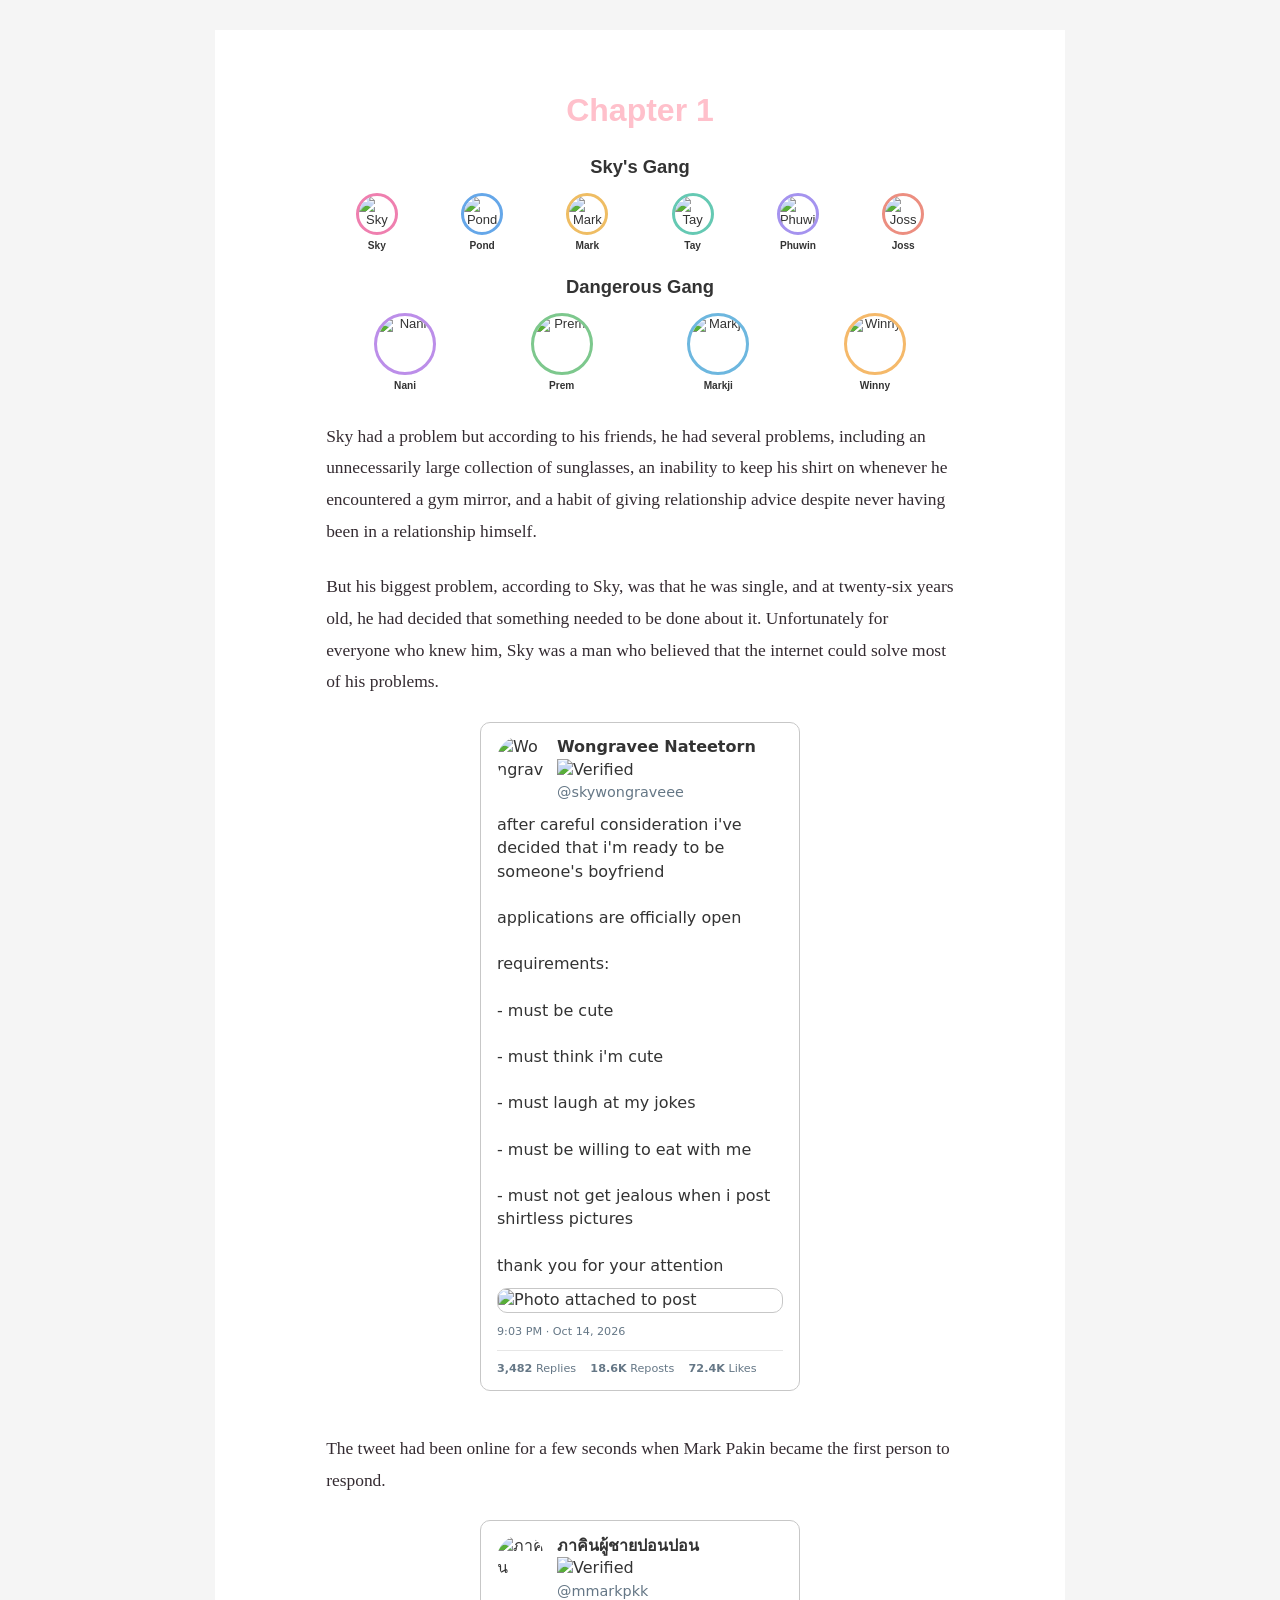
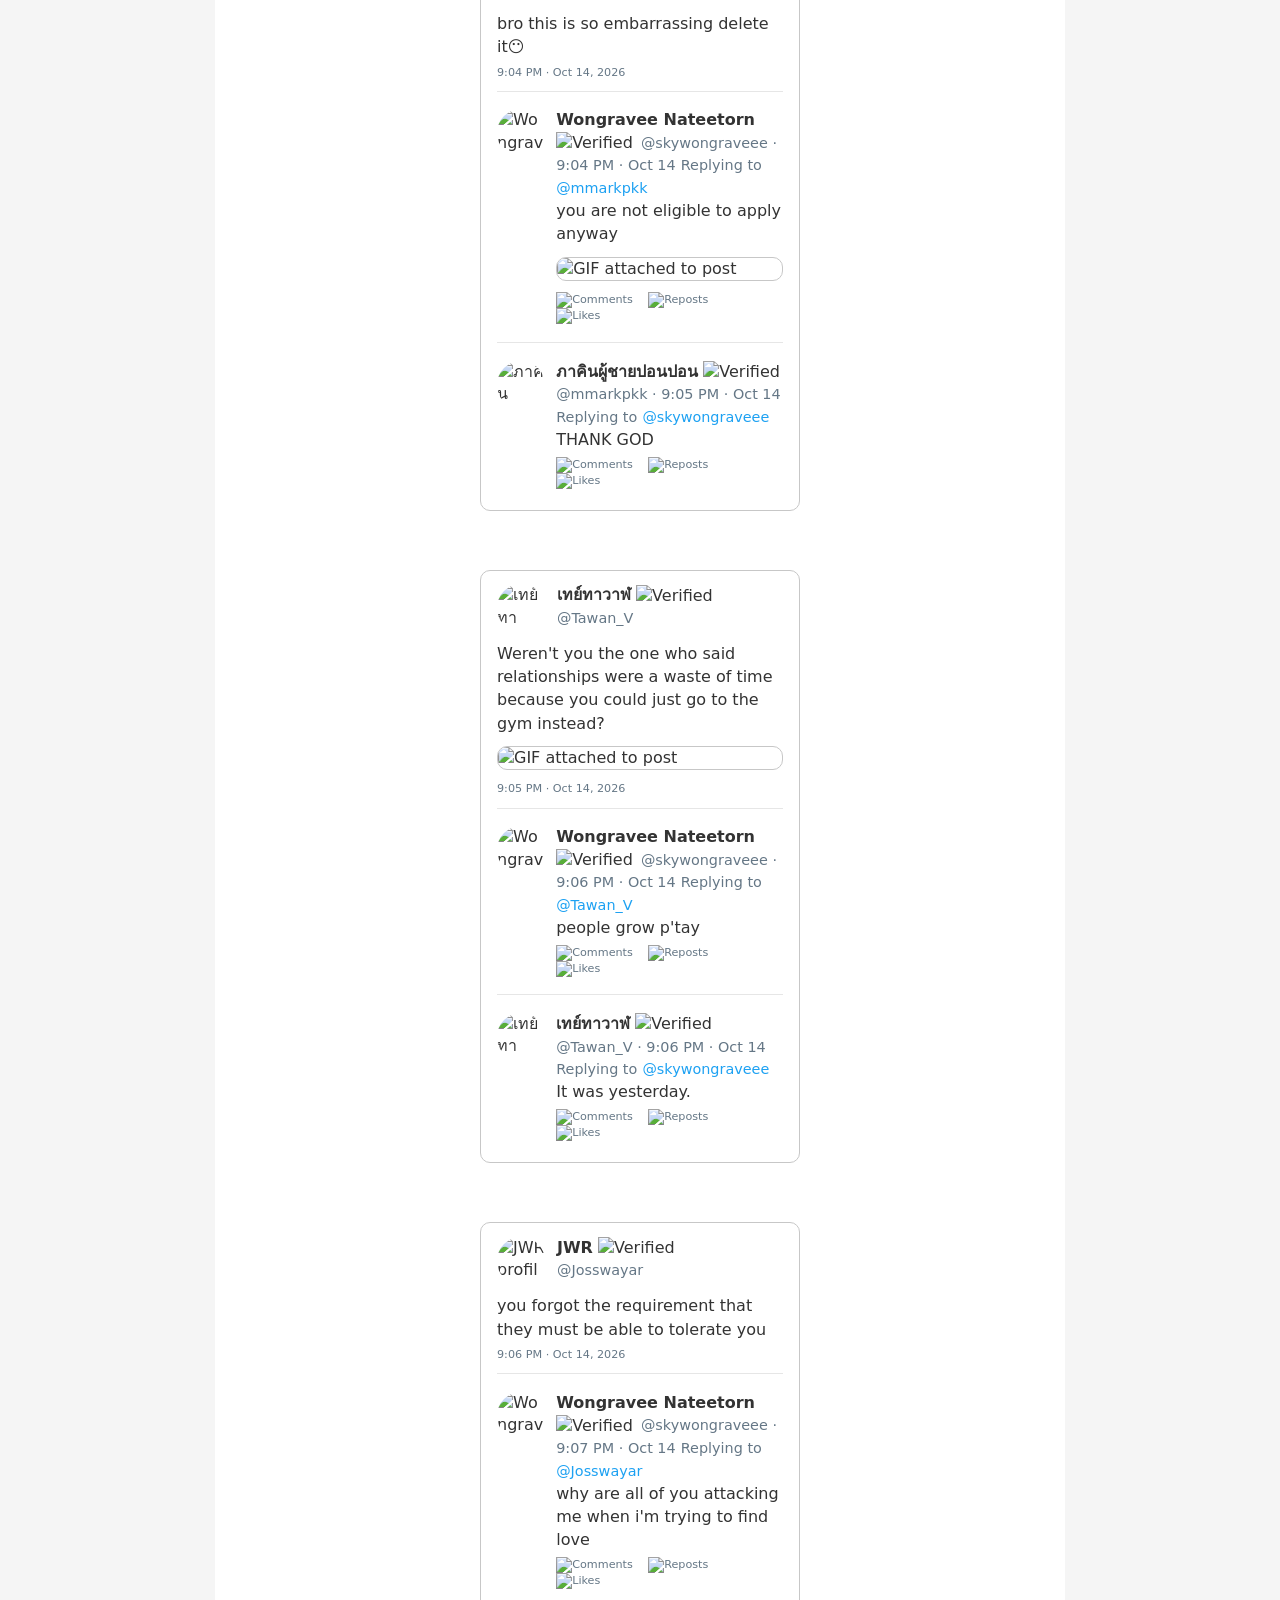
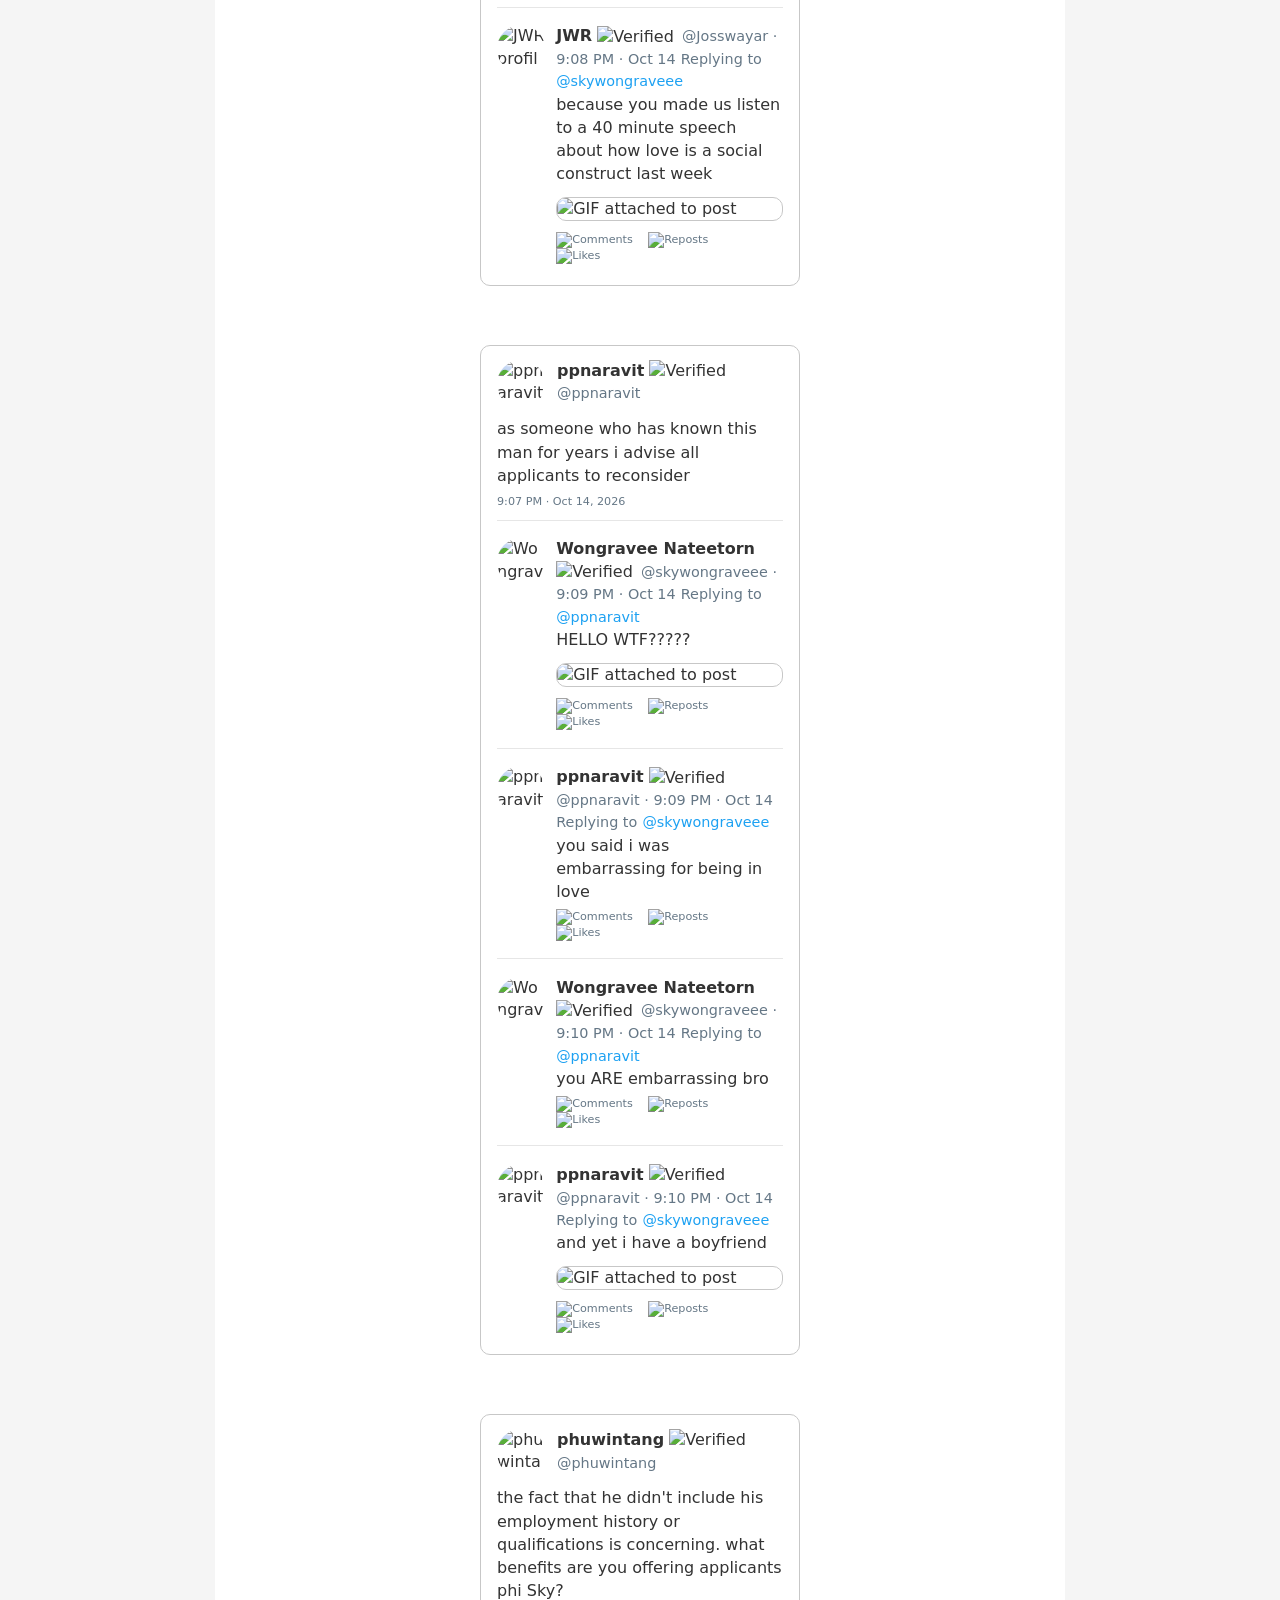
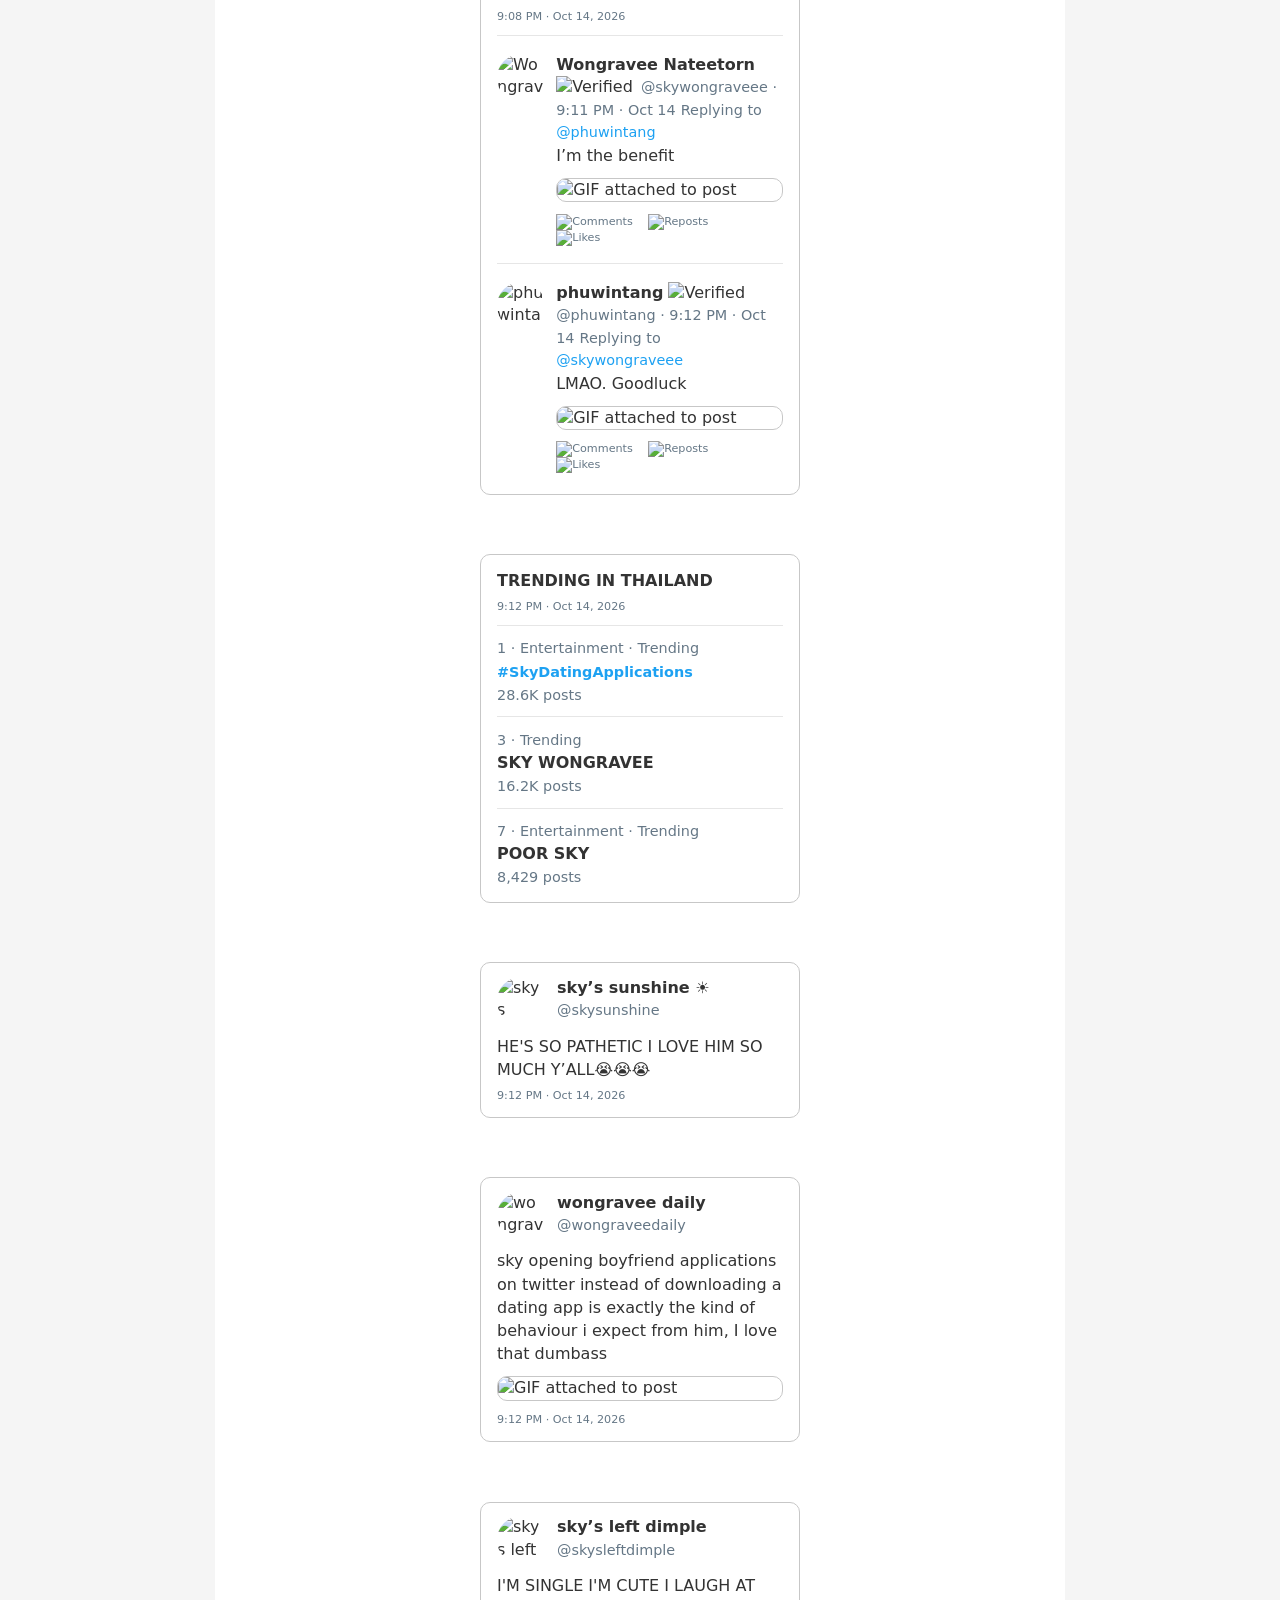
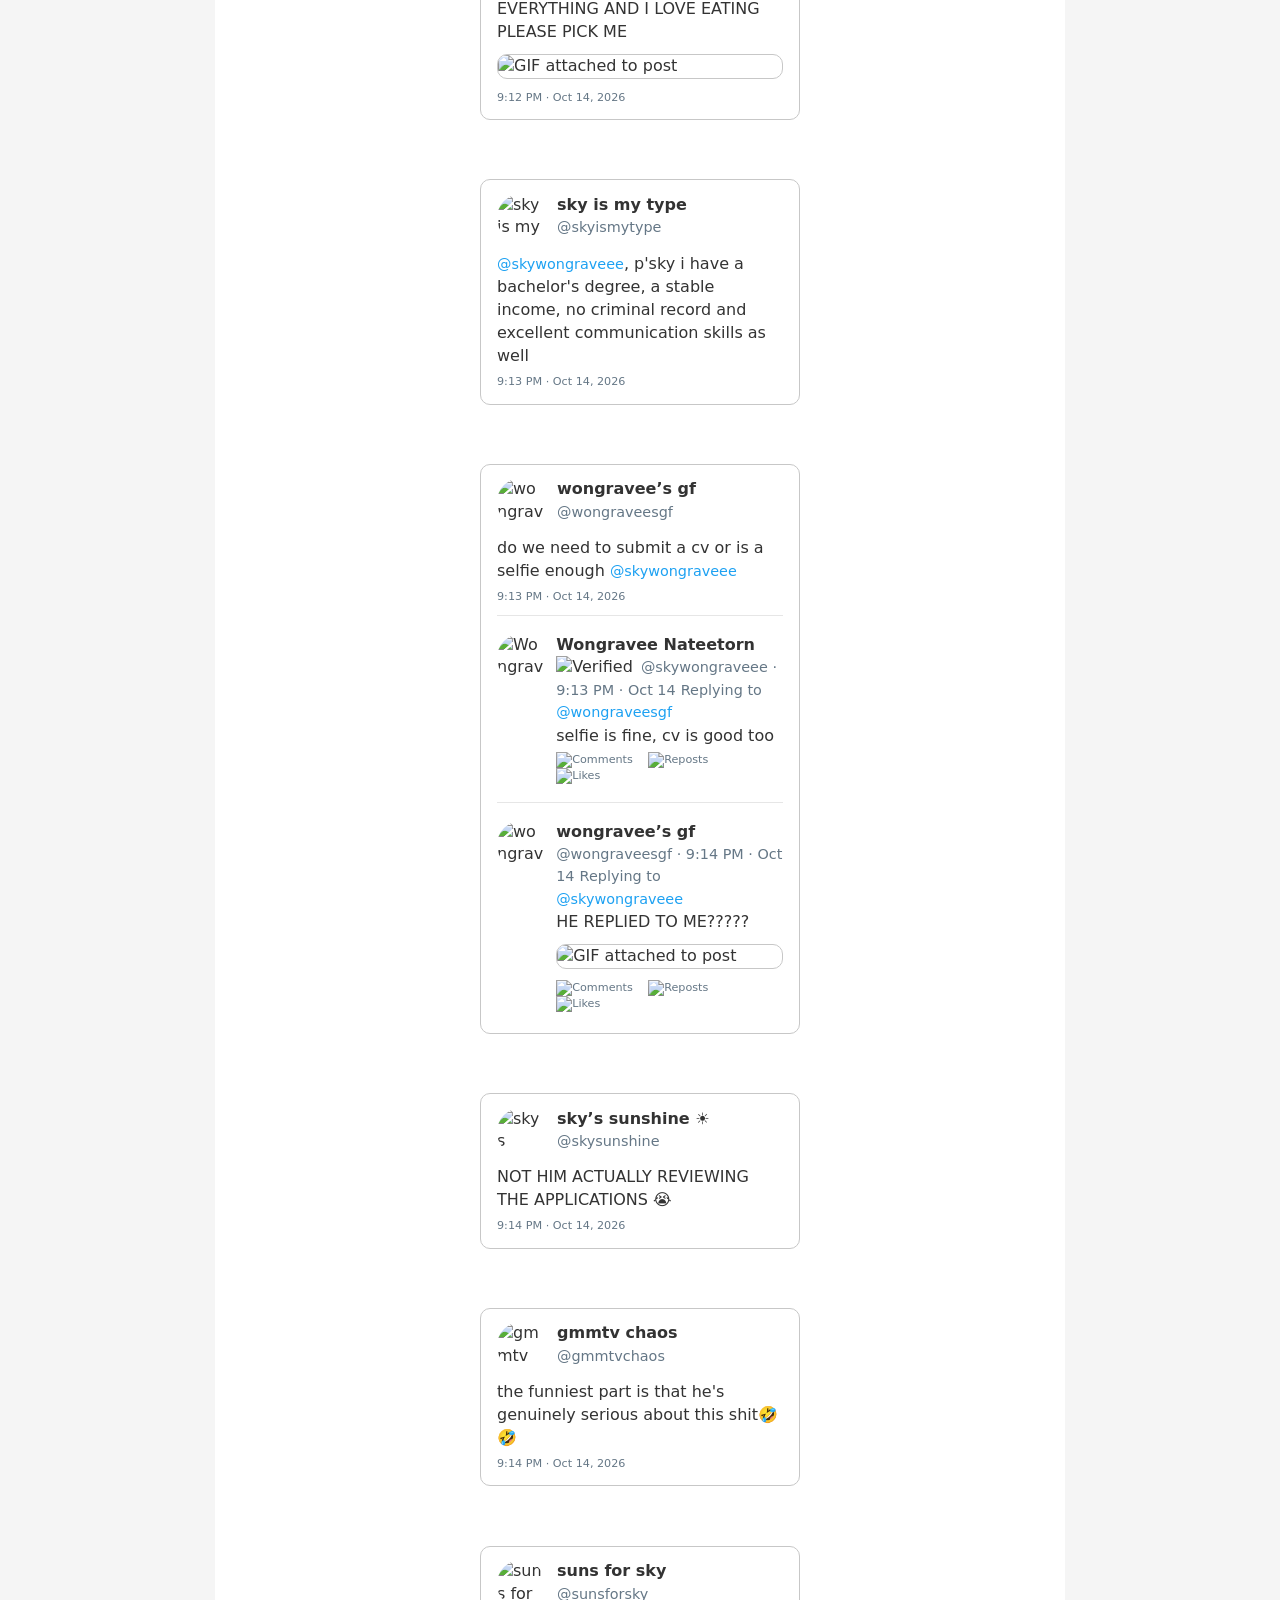
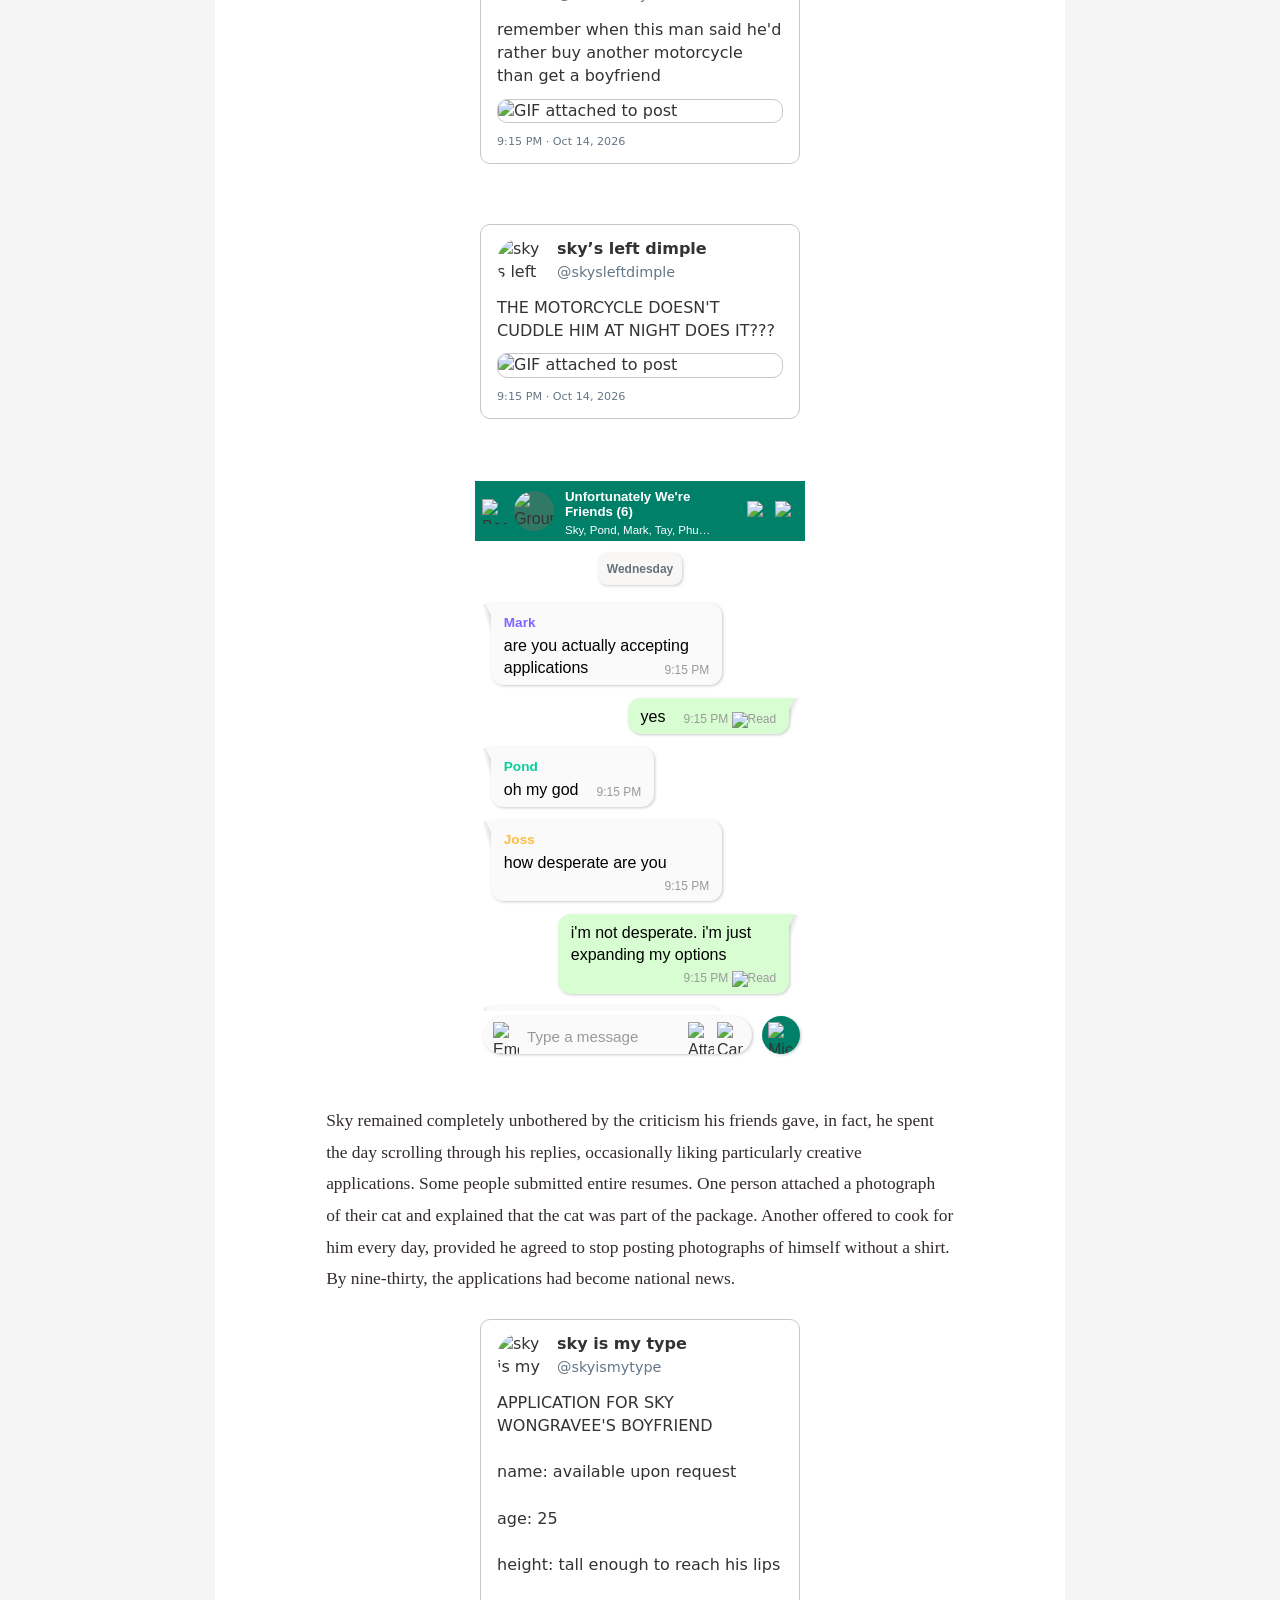
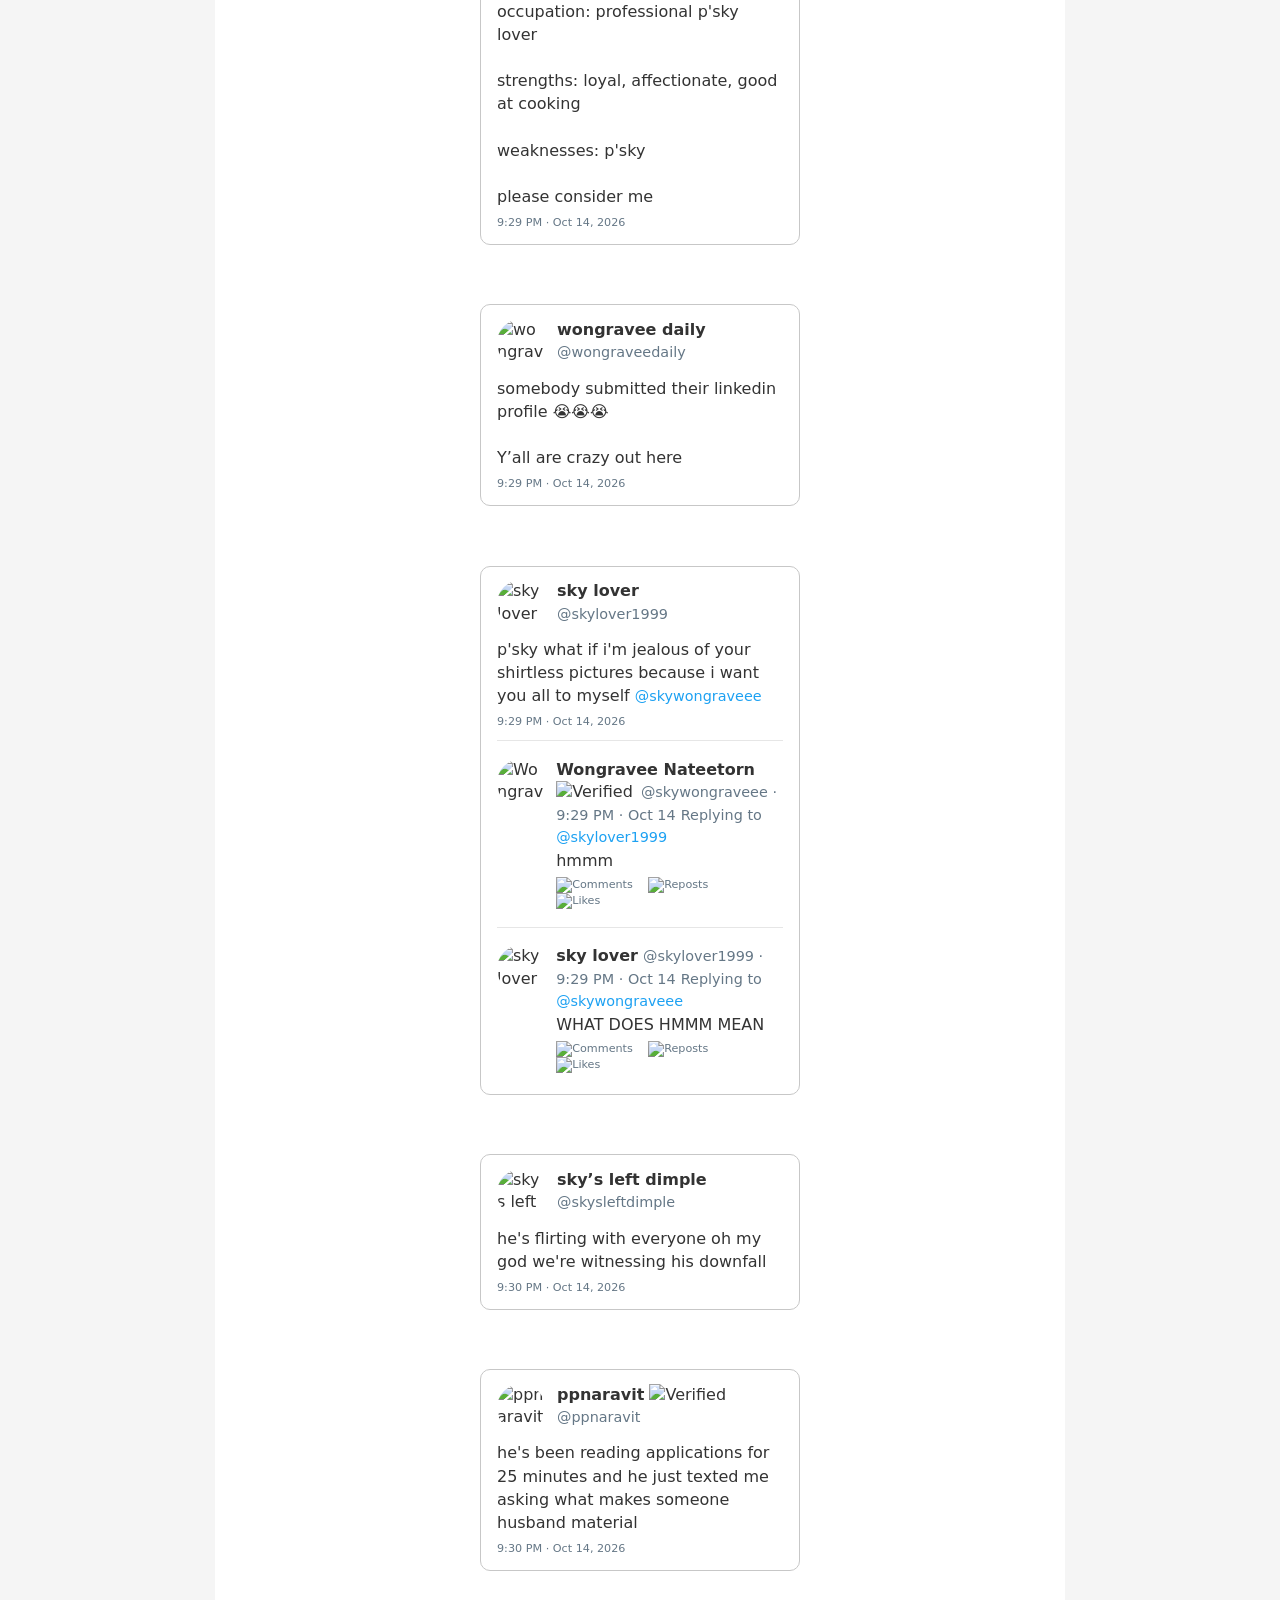
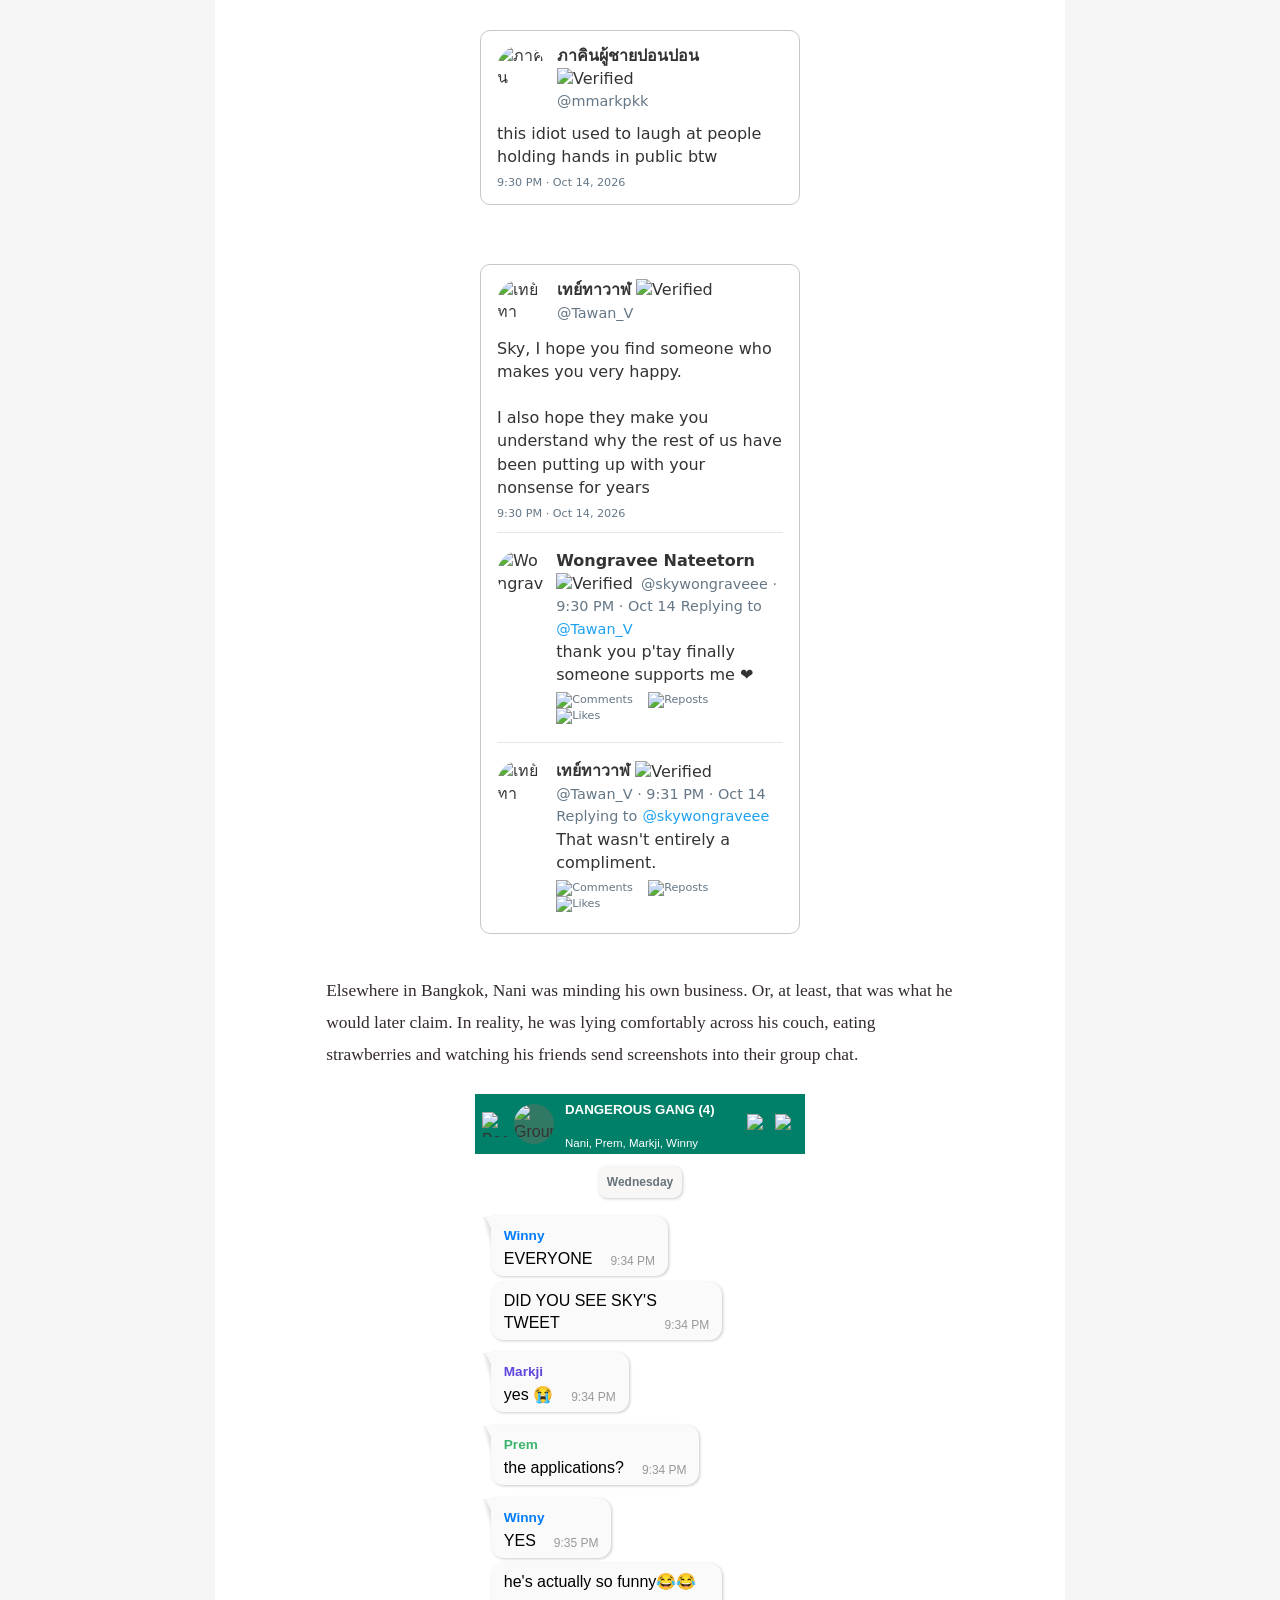
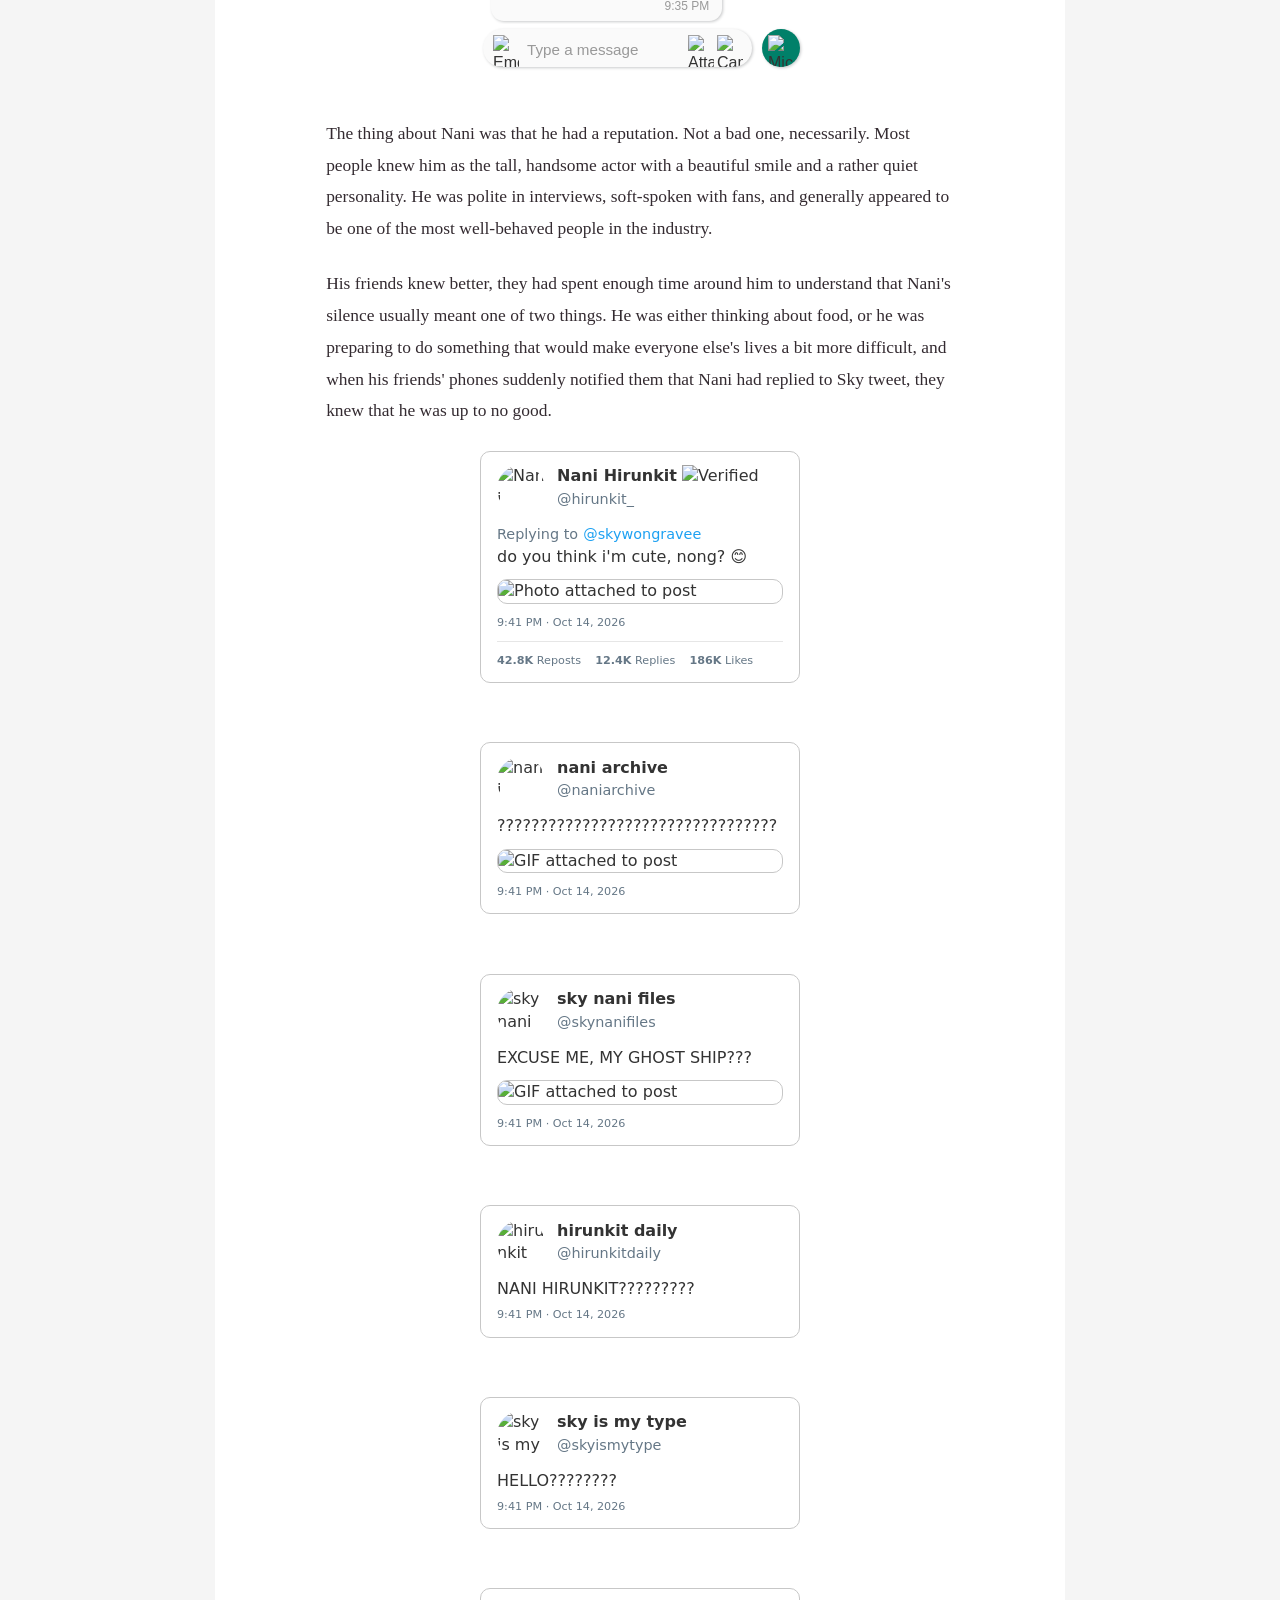
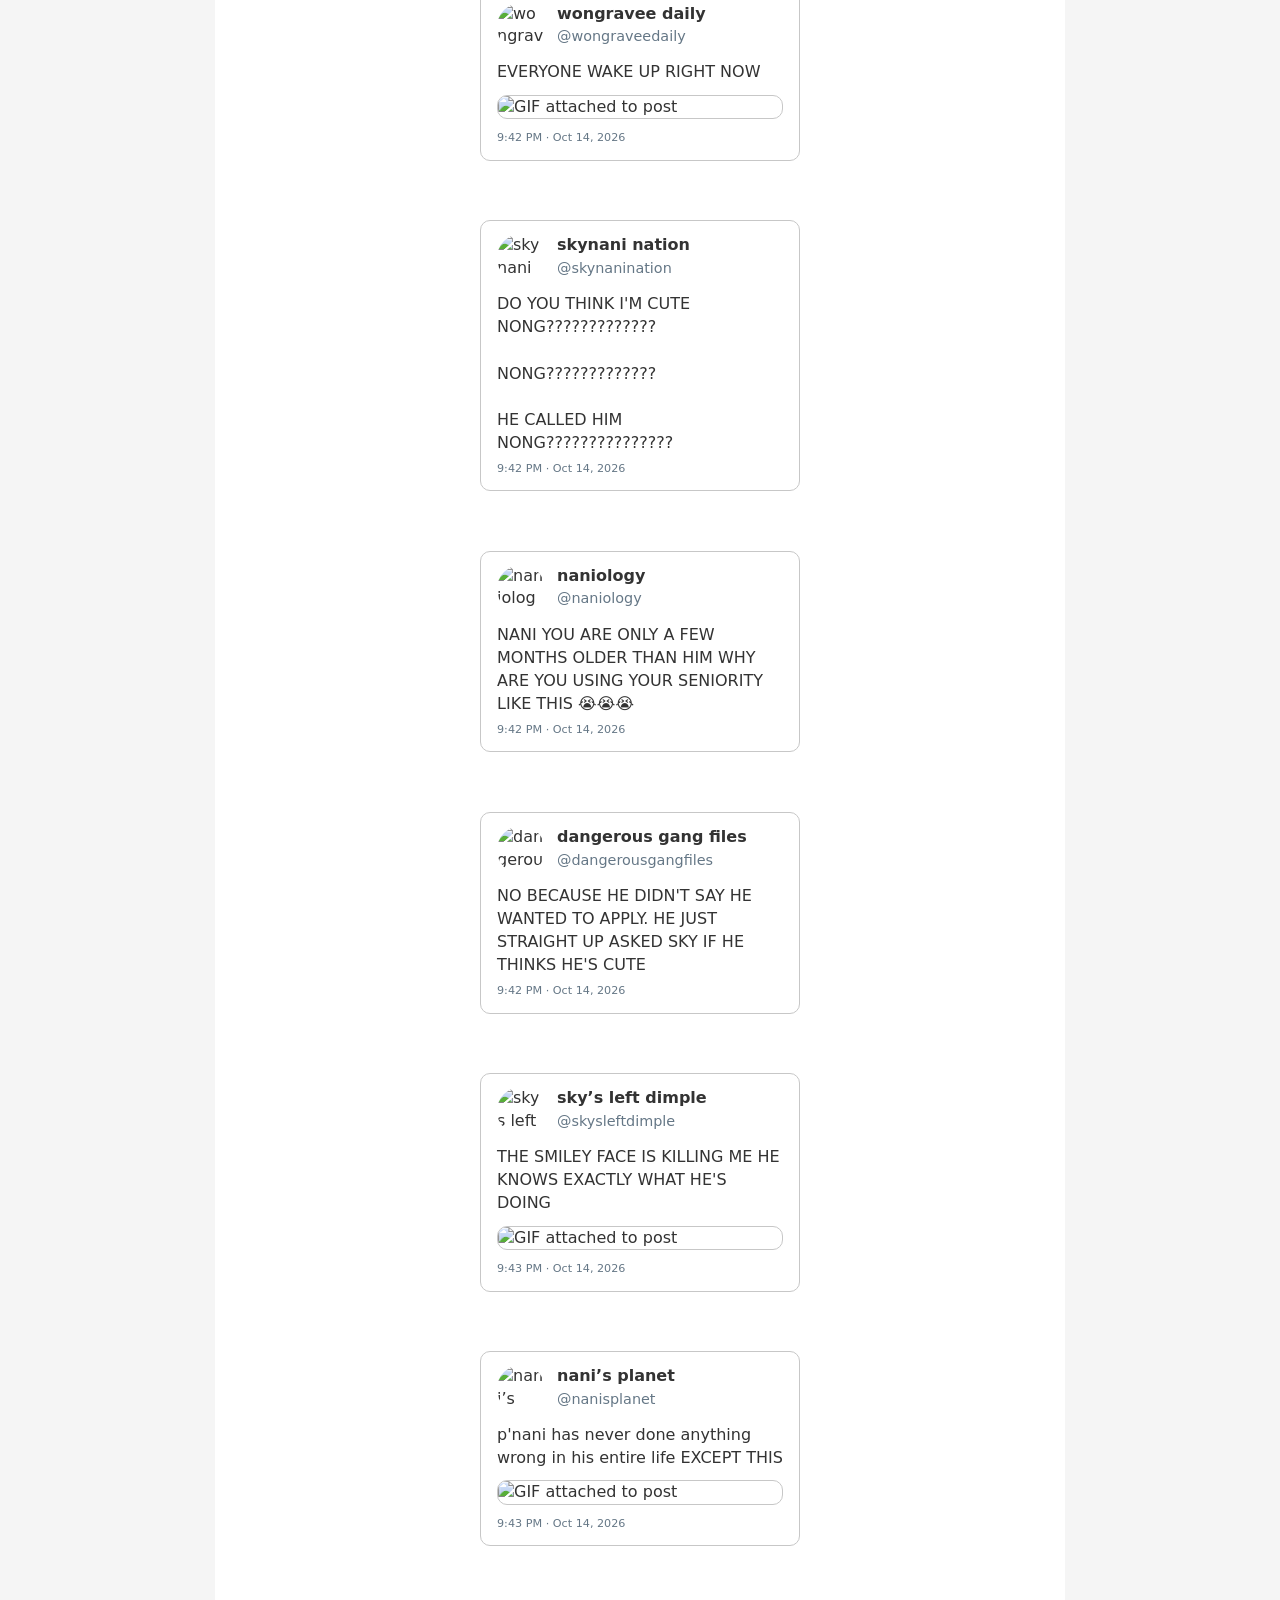
==== commit a10d3620: "changes made" ====
--- a/main1.html
+++ b/main1.html
@@ -468,7 +468,7 @@
 <img class="button3" src="https://i.ibb.co/3zkHGRT/c9807b94064757148d96222b663faa36-evpazj.png" alt="More options" width="20px" />
 </div>
 <div class="bg1">
-<div class="info"><p><strong>Wednesday, October 14, 2026</strong></p></div>
+<div class="info"><p><strong>Wednesday</strong></p></div>
 <p><span class="received1"><span class="screenreader"><i>Received Message from: </i></span><span class="frompurple2">Mark</span><br />are you actually accepting applications<span class="time">9:15 PM</span></span></p>
 <p><span class="sent1"><span class="screenreader"><strong>Sent Message: </strong></span>yes<span class="time">9:15 PM <img src="https://i.postimg.cc/2Svq2cSk/bluecheck.png" alt="Read" width="15px" /></span></span></p>
 <p><span class="received1"><span class="screenreader"><i>Received Message from: </i></span><span class="fromgreen1">Pond</span><br />oh my god<span class="time">9:15 PM</span></span></p>
@@ -635,7 +635,7 @@
 <img class="button3" src="https://i.ibb.co/3zkHGRT/c9807b94064757148d96222b663faa36-evpazj.png" alt="More options" width="20px" />
 </div>
 <div class="bg1">
-<div class="info"><p><strong>Wednesday, October 14, 2026</strong></p></div>
+<div class="info"><p><strong>Wednesday</strong></p></div>
 <p><span class="received1"><span class="screenreader"><i>Received Message from: </i></span><span class="fromblue2">Winny</span><br />EVERYONE<span class="time">9:34 PM</span></span></p>
 <p><span class="received2">DID YOU SEE SKY&#x27;S TWEET<span class="time">9:34 PM</span></span></p>
 <p><span class="received1"><span class="screenreader"><i>Received Message from: </i></span><span class="frompurple1">Markji</span><br />yes 😭<span class="time">9:34 PM</span></span></p>
@@ -826,7 +826,7 @@
 <img class="button3" src="https://i.ibb.co/3zkHGRT/c9807b94064757148d96222b663faa36-evpazj.png" alt="More options" width="20px" />
 </div>
 <div class="bg1">
-<div class="info"><p><strong>Wednesday, October 14, 2026</strong></p></div>
+<div class="info"><p><strong>Wednesday</strong></p></div>
 <p><span class="received1"><span class="screenreader"><i>Received Message from: </i></span><span class="fromblue2">Winny</span><br />NANI<span class="time">9:43 PM</span></span></p>
 <p><span class="received2">WHAT THE FUCK<span class="time">9:43 PM</span></span></p>
 <p><span class="received1"><span class="screenreader"><i>Received Message from: </i></span><span class="frompurple1">Markji</span><br />NO WAY 😭😭😭😭<span class="time">9:43 PM</span></span></p>
@@ -872,7 +872,7 @@
 <img class="button3" src="https://i.ibb.co/3zkHGRT/c9807b94064757148d96222b663faa36-evpazj.png" alt="More options" width="20px" />
 </div>
 <div class="bg1">
-<div class="info"><p><strong>Wednesday, October 14, 2026</strong></p></div>
+<div class="info"><p><strong>Wednesday</strong></p></div>
 <p><span class="sent1"><span class="screenreader"><strong>Sent Message: </strong></span>guys<span class="time">9:47 PM <img src="https://i.postimg.cc/2Svq2cSk/bluecheck.png" alt="Read" width="15px" /></span></span></p>
 <p><span class="received1"><span class="screenreader"><i>Received Message from: </i></span><span class="frompurple2">Mark</span><br />WE KNOW<span class="time">9:47 PM</span></span></p>
 <p><span class="received1"><span class="screenreader"><i>Received Message from: </i></span><span class="fromgreen1">Pond</span><br />HAHAHAHAHAHAHAHA<span class="time">9:47 PM</span></span></p>
@@ -1428,7 +1428,7 @@
 <img class="button3" src="https://i.ibb.co/3zkHGRT/c9807b94064757148d96222b663faa36-evpazj.png" alt="More options" width="20px" />
 </div>
 <div class="bg1">
-<div class="info"><p><strong>Wednesday, October 14, 2026</strong></p></div>
+<div class="info"><p><strong>Wednesday</strong></p></div>
 <p><span class="received1"><span class="screenreader"><i>Received Message from: </i></span><span class="fromgreen1">Pond</span><br />SKY<span class="time">10:13 PM</span></span></p>
 <p><span class="received1"><span class="screenreader"><i>Received Message from: </i></span><span class="frompurple2">Mark</span><br />HE TWEETED AGAIN<span class="time">10:13 PM</span></span></p>
 <p><span class="sent1"><span class="screenreader"><strong>Sent Message: </strong></span>I SAW<span class="time">10:13 PM <img src="https://i.postimg.cc/2Svq2cSk/bluecheck.png" alt="Read" width="15px" /></span></span></p>
@@ -1477,7 +1477,7 @@
 <img class="button3" src="https://i.ibb.co/3zkHGRT/c9807b94064757148d96222b663faa36-evpazj.png" alt="More options" width="20px" />
 </div>
 <div class="bg1">
-<div class="info"><p><strong>Wednesday, October 14, 2026</strong></p></div>
+<div class="info"><p><strong>Wednesday</strong></p></div>
 <p><span class="received1"><span class="screenreader"><i>Received Message from: </i></span><span class="fromblue2">Winny</span><br />he still hasn&#x27;t answered you<span class="time">10:31 PM</span></span></p>
 <p><span class="sent1"><span class="screenreader"><strong>Sent Message: </strong></span>maybe he&#x27;s shy<span class="time">10:31 PM <img src="https://i.postimg.cc/2Svq2cSk/bluecheck.png" alt="Read" width="15px" /></span></span></p>
 <p><span class="received1"><span class="screenreader"><i>Received Message from: </i></span><span class="frompurple1">Markji</span><br />SKY???? SHY?????<span class="time">10:31 PM</span></span></p>
